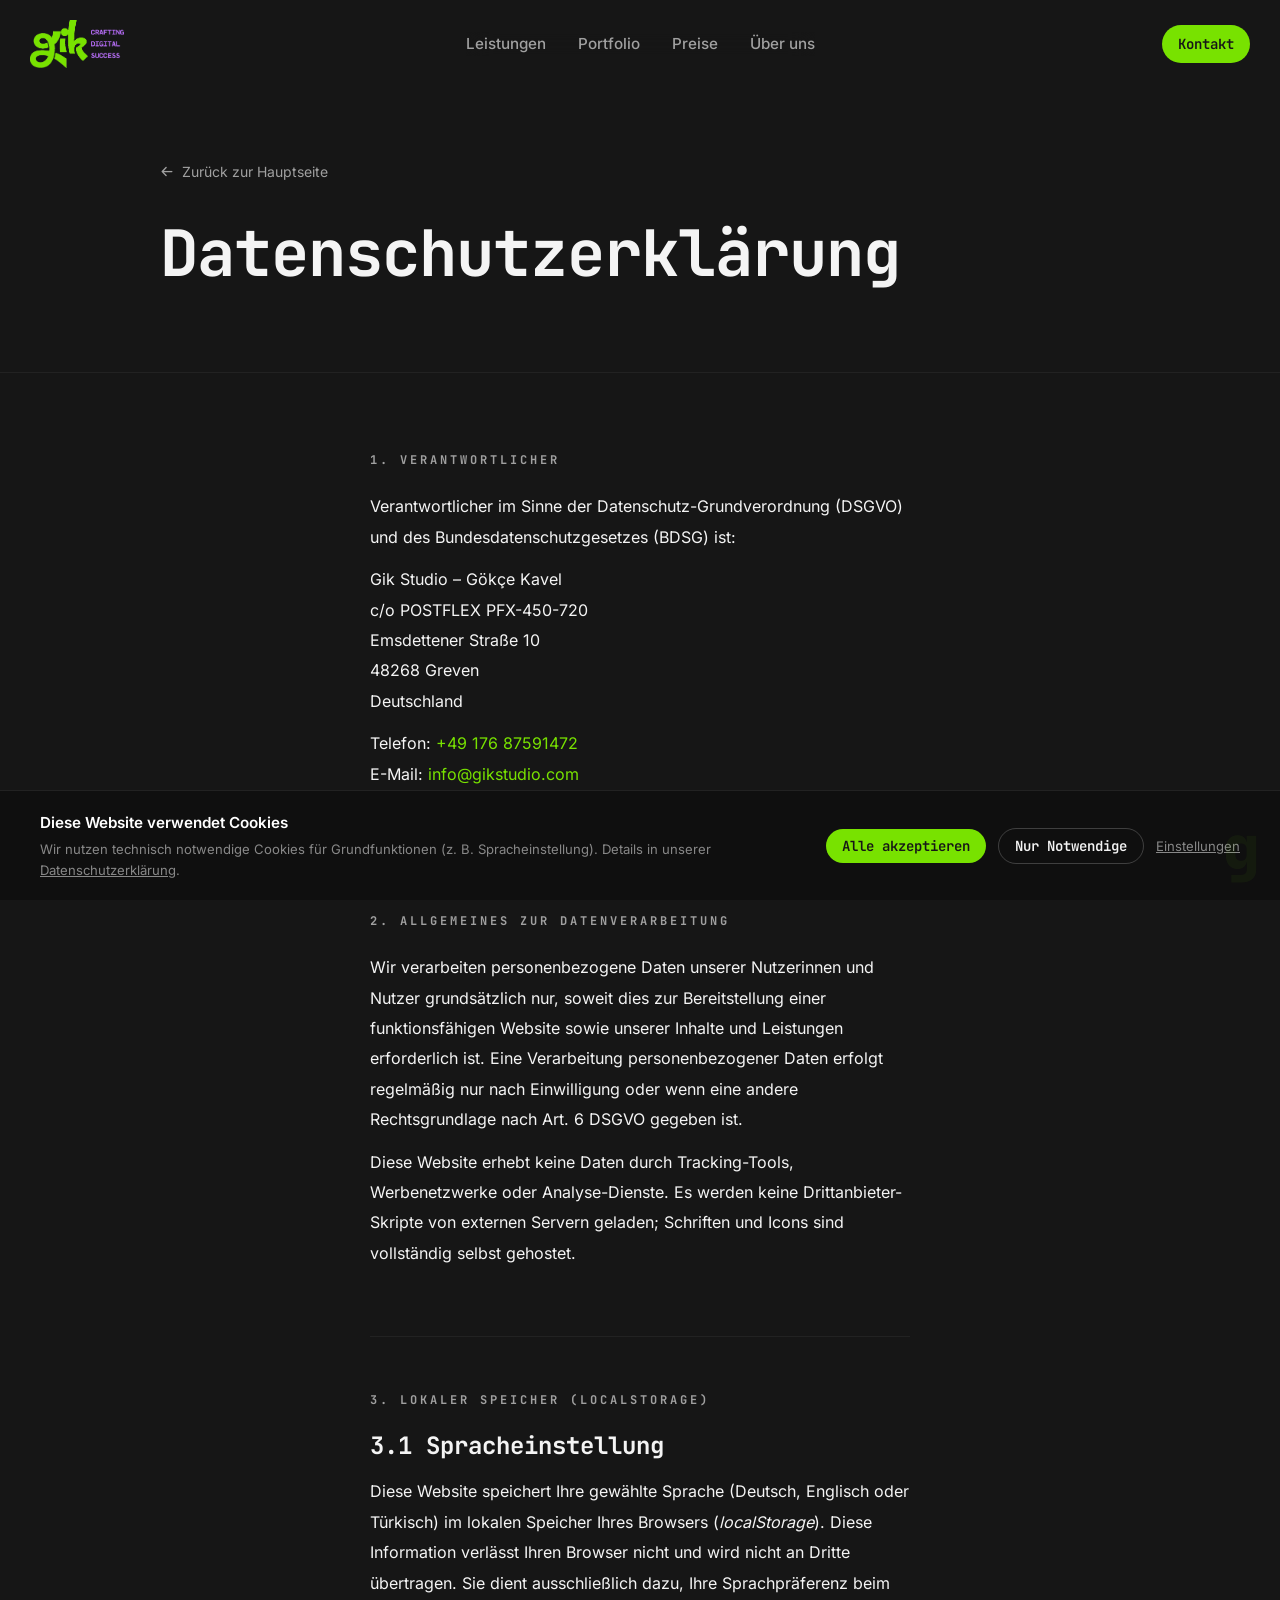
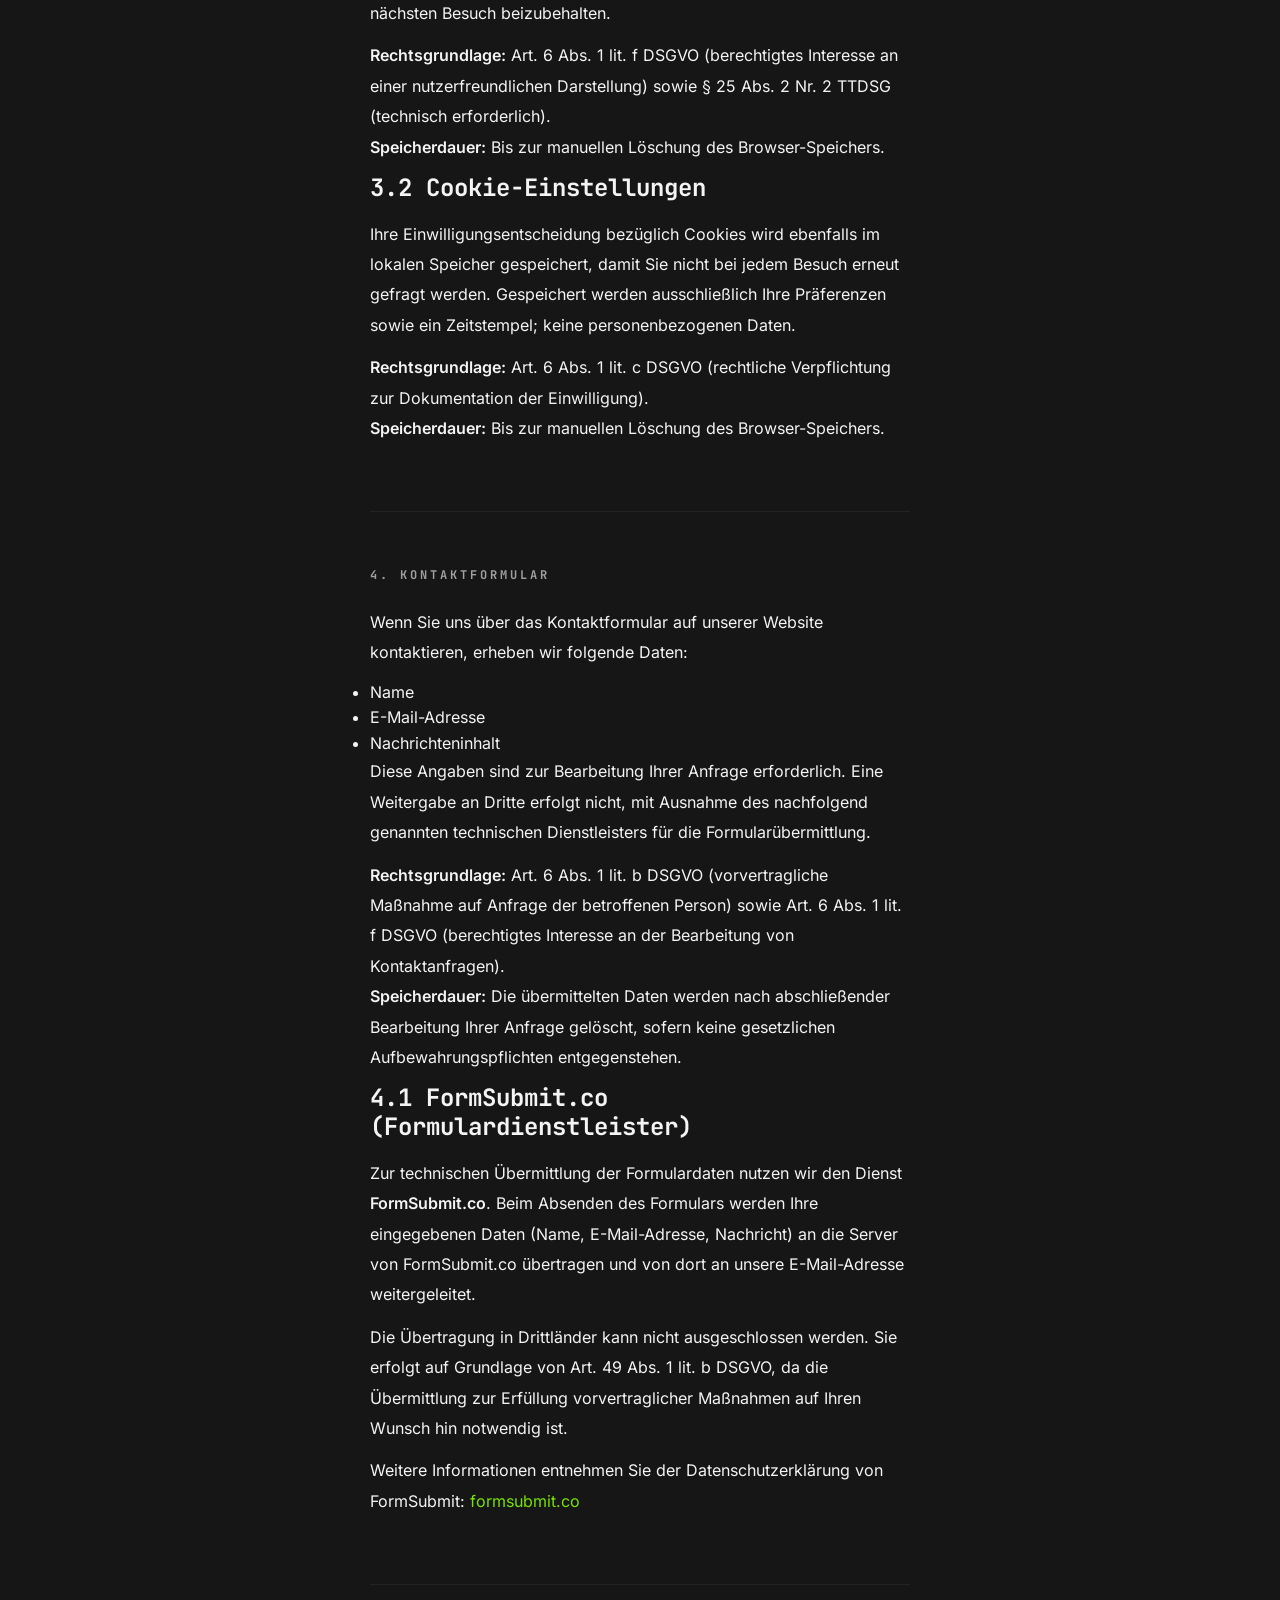
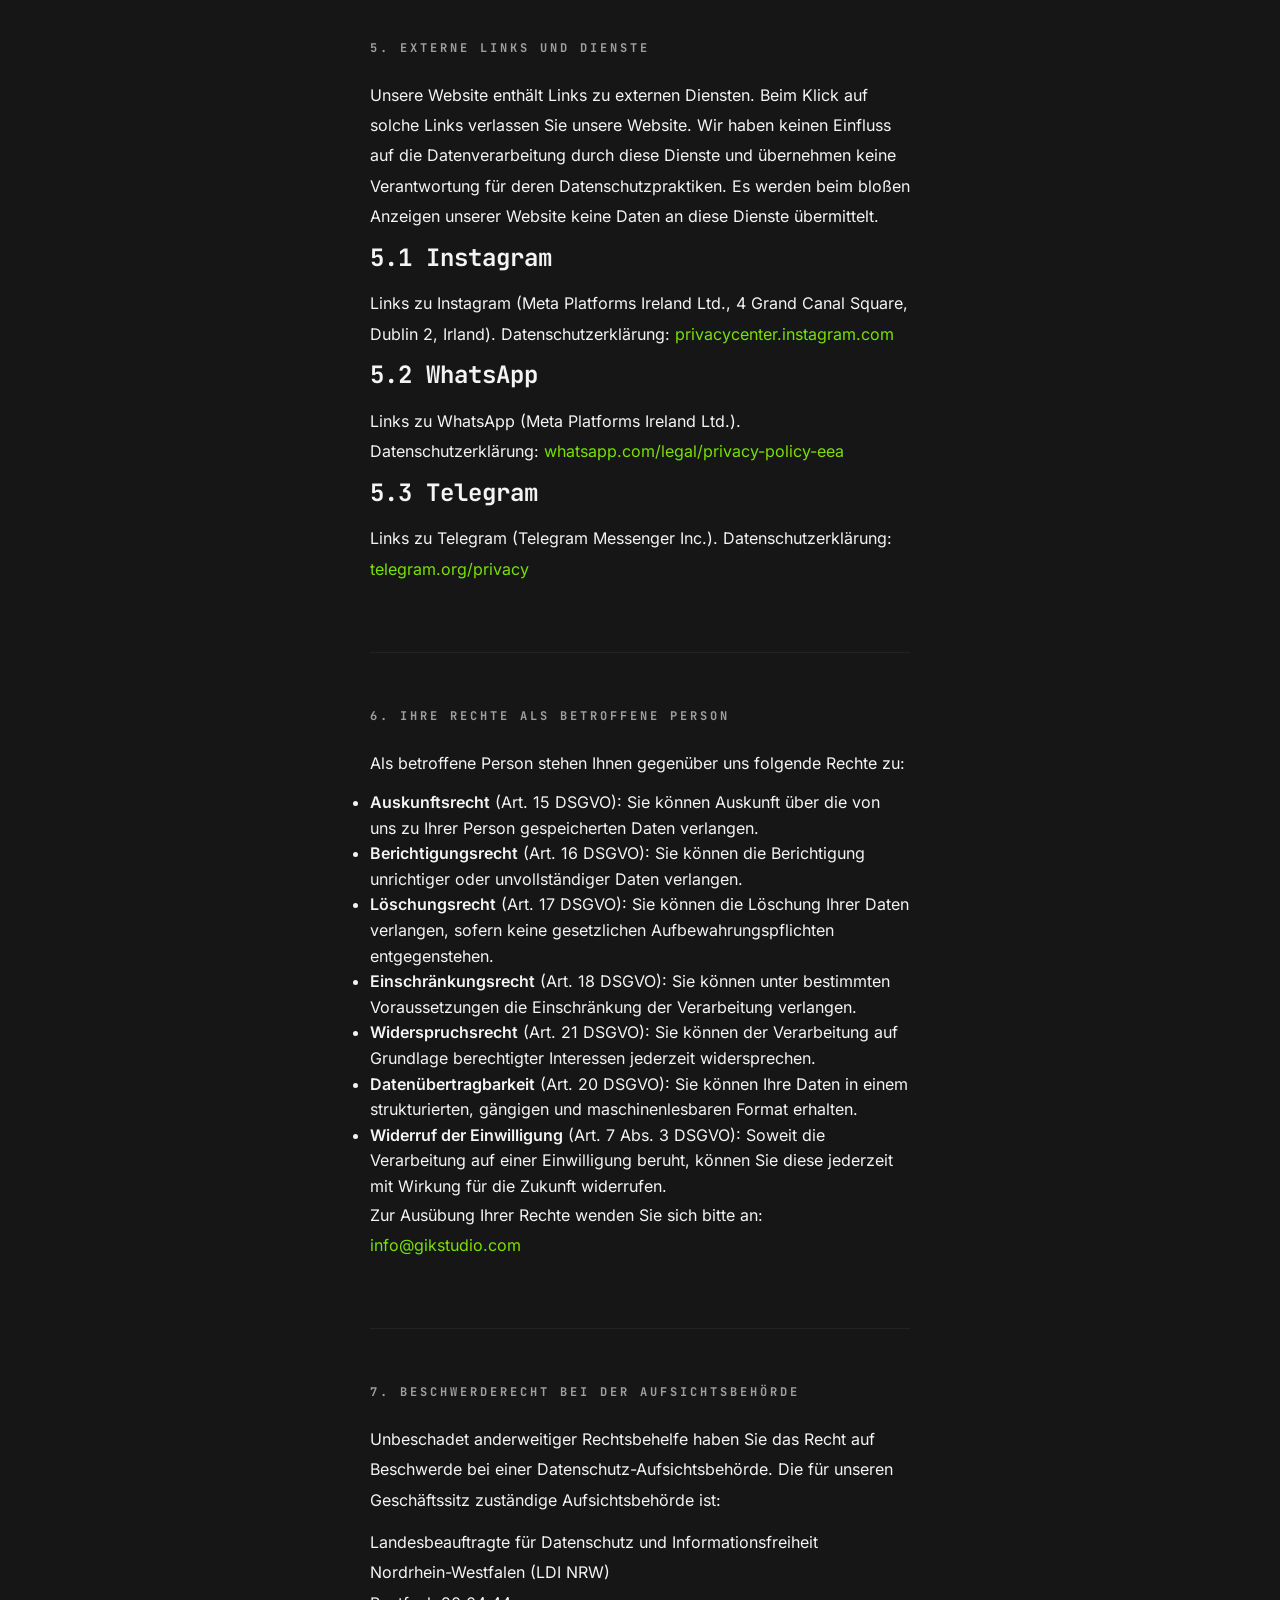
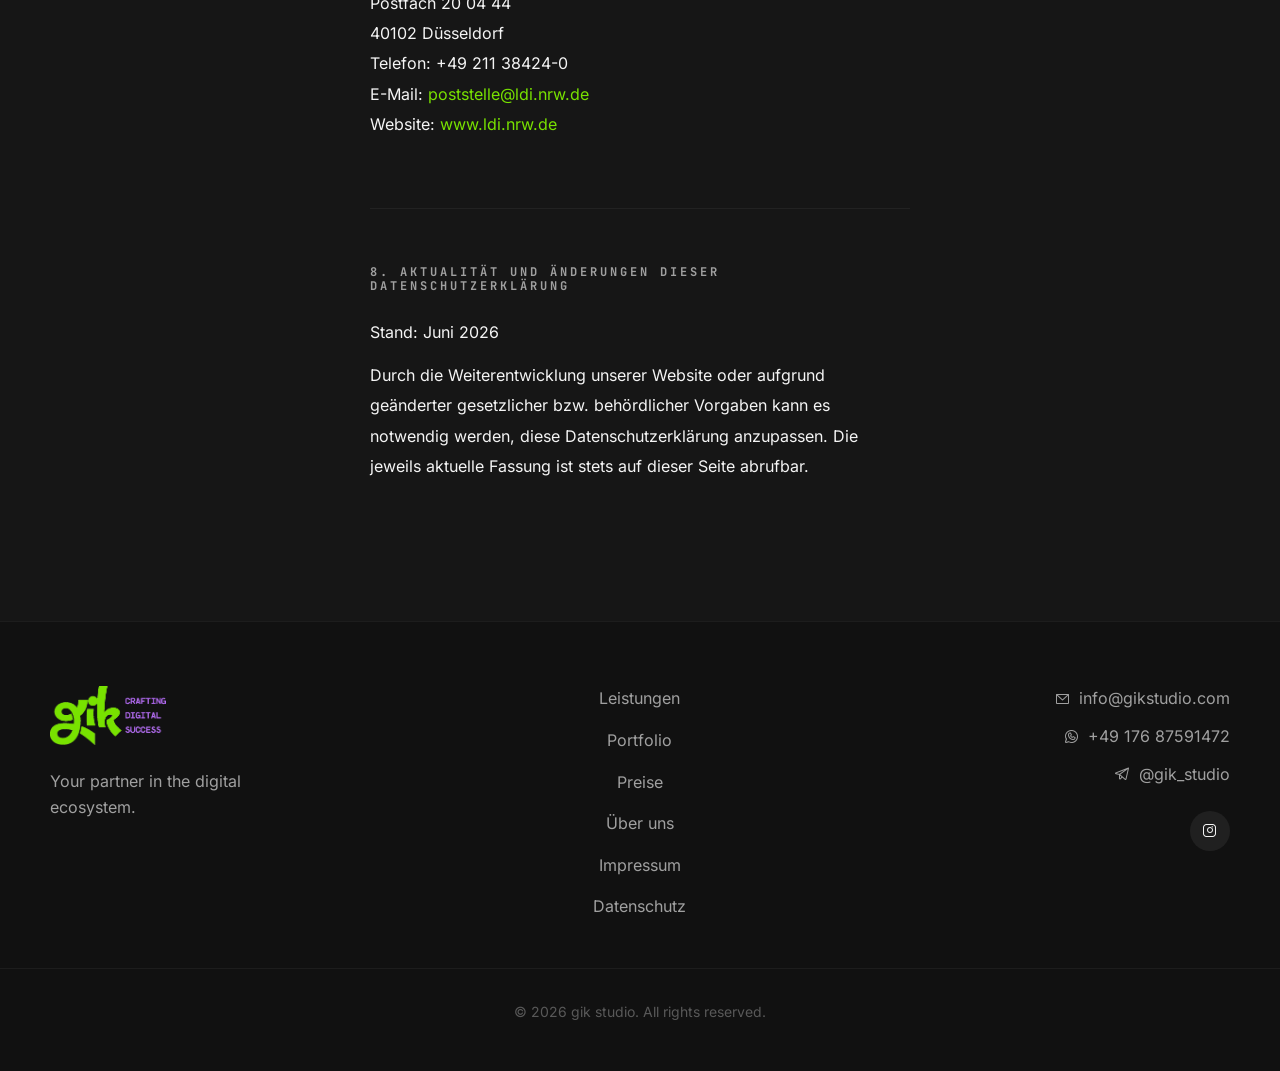
==== datenschutz.html @ 3889dbd7 "ready to publish" ====
<!DOCTYPE html>
<html lang="de">

<head>
  <meta charset="UTF-8">
  <meta name="viewport" content="width=device-width, initial-scale=1.0">
  <title>Datenschutzerklärung | gik studio</title>
  <meta name="description" content="Datenschutzerklärung von gik studio gemäß DSGVO.">
  <meta name="robots" content="noindex, follow">

  <link rel="icon" type="image/png" href="images/favicon.png">

  <link rel="stylesheet" href="vendor/phosphor/regular/style.css">
  <link rel="stylesheet" href="vendor/phosphor/bold/style.css">
  <link rel="stylesheet" href="vendor/phosphor/fill/style.css">

  <link rel="stylesheet" href="css/style.css">
</head>

<body>

  <div class="signature-g">g</div>

  <!-- Navigation -->
  <nav class="navbar">
    <div class="navbar-full">
      <div class="nav-left">
        <a href="index.html">
          <img src="images/logo.png" alt="gik studio logo" class="real-logo">
        </a>
      </div>
      <div class="nav-center">
        <button class="mobile-menu-btn" aria-label="Menü öffnen">
          <i class="ph ph-list"></i>
        </button>
        <div class="nav-links">
          <a href="index.html#services">Leistungen</a>
          <a href="index.html#portfolio">Portfolio</a>
          <a href="index.html#pricing">Preise</a>
          <a href="index.html#about">Über uns</a>
        </div>
      </div>
      <div class="nav-right">
        <div class="nav-actions">
          <a href="index.html#contact" class="btn btn-sm btn-primary glow-hover">Kontakt</a>
        </div>
      </div>
    </div>
  </nav>

  <!-- Page Header -->
  <div class="legal-page-header">
    <div class="container">
      <a href="index.html" class="back-link">
        <i class="ph-bold ph-arrow-left"></i>
        Zurück zur Hauptseite
      </a>
      <h1>Datenschutzerklärung</h1>
    </div>
  </div>

  <!-- Content -->
  <main class="legal-content">
    <div class="container container-legal">

      <!-- 1. Verantwortlicher -->
      <div class="legal-section">
        <h2>1. Verantwortlicher</h2>
        <p>Verantwortlicher im Sinne der Datenschutz-Grundverordnung (DSGVO) und des Bundesdatenschutzgesetzes (BDSG) ist:</p>
        <address>
          Gik Studio – Gökçe Kavel<br>
          c/o POSTFLEX PFX-450-720<br>
          Emsdettener Straße 10<br>
          48268 Greven<br>
          Deutschland
        </address>
        <p>Telefon: <a href="tel:+4917687591472">+49 176 87591472</a><br>
        E-Mail: <a href="mailto:info@gikstudio.com">info@gikstudio.com</a></p>
      </div>

      <!-- 2. Allgemeines -->
      <div class="legal-section">
        <h2>2. Allgemeines zur Datenverarbeitung</h2>
        <p>Wir verarbeiten personenbezogene Daten unserer Nutzerinnen und Nutzer grundsätzlich nur, soweit dies zur Bereitstellung einer funktionsfähigen Website sowie unserer Inhalte und Leistungen erforderlich ist. Eine Verarbeitung personenbezogener Daten erfolgt regelmäßig nur nach Einwilligung oder wenn eine andere Rechtsgrundlage nach Art. 6 DSGVO gegeben ist.</p>
        <p>Diese Website erhebt keine Daten durch Tracking-Tools, Werbenetzwerke oder Analyse-Dienste. Es werden keine Drittanbieter-Skripte von externen Servern geladen; Schriften und Icons sind vollständig selbst gehostet.</p>
      </div>

      <!-- 3. Lokaler Speicher -->
      <div class="legal-section">
        <h2>3. Lokaler Speicher (localStorage)</h2>

        <h3>3.1 Spracheinstellung</h3>
        <p>Diese Website speichert Ihre gewählte Sprache (Deutsch, Englisch oder Türkisch) im lokalen Speicher Ihres Browsers (<em>localStorage</em>). Diese Information verlässt Ihren Browser nicht und wird nicht an Dritte übertragen. Sie dient ausschließlich dazu, Ihre Sprachpräferenz beim nächsten Besuch beizubehalten.</p>
        <p><strong>Rechtsgrundlage:</strong> Art. 6 Abs. 1 lit. f DSGVO (berechtigtes Interesse an einer nutzerfreundlichen Darstellung) sowie § 25 Abs. 2 Nr. 2 TTDSG (technisch erforderlich).<br>
        <strong>Speicherdauer:</strong> Bis zur manuellen Löschung des Browser-Speichers.</p>

        <h3>3.2 Cookie-Einstellungen</h3>
        <p>Ihre Einwilligungsentscheidung bezüglich Cookies wird ebenfalls im lokalen Speicher gespeichert, damit Sie nicht bei jedem Besuch erneut gefragt werden. Gespeichert werden ausschließlich Ihre Präferenzen sowie ein Zeitstempel; keine personenbezogenen Daten.</p>
        <p><strong>Rechtsgrundlage:</strong> Art. 6 Abs. 1 lit. c DSGVO (rechtliche Verpflichtung zur Dokumentation der Einwilligung).<br>
        <strong>Speicherdauer:</strong> Bis zur manuellen Löschung des Browser-Speichers.</p>
      </div>

      <!-- 4. Kontaktformular -->
      <div class="legal-section">
        <h2>4. Kontaktformular</h2>
        <p>Wenn Sie uns über das Kontaktformular auf unserer Website kontaktieren, erheben wir folgende Daten:</p>
        <ul>
          <li>Name</li>
          <li>E-Mail-Adresse</li>
          <li>Nachrichteninhalt</li>
        </ul>
        <p>Diese Angaben sind zur Bearbeitung Ihrer Anfrage erforderlich. Eine Weitergabe an Dritte erfolgt nicht, mit Ausnahme des nachfolgend genannten technischen Dienstleisters für die Formularübermittlung.</p>
        <p><strong>Rechtsgrundlage:</strong> Art. 6 Abs. 1 lit. b DSGVO (vorvertragliche Maßnahme auf Anfrage der betroffenen Person) sowie Art. 6 Abs. 1 lit. f DSGVO (berechtigtes Interesse an der Bearbeitung von Kontaktanfragen).<br>
        <strong>Speicherdauer:</strong> Die übermittelten Daten werden nach abschließender Bearbeitung Ihrer Anfrage gelöscht, sofern keine gesetzlichen Aufbewahrungspflichten entgegenstehen.</p>

        <h3>4.1 FormSubmit.co (Formulardienstleister)</h3>
        <p>Zur technischen Übermittlung der Formulardaten nutzen wir den Dienst <strong>FormSubmit.co</strong>. Beim Absenden des Formulars werden Ihre eingegebenen Daten (Name, E-Mail-Adresse, Nachricht) an die Server von FormSubmit.co übertragen und von dort an unsere E-Mail-Adresse weitergeleitet.</p>
        <p>Die Übertragung in Drittländer kann nicht ausgeschlossen werden. Sie erfolgt auf Grundlage von Art. 49 Abs. 1 lit. b DSGVO, da die Übermittlung zur Erfüllung vorvertraglicher Maßnahmen auf Ihren Wunsch hin notwendig ist.</p>
        <p>Weitere Informationen entnehmen Sie der Datenschutzerklärung von FormSubmit: <a href="https://formsubmit.co" target="_blank" rel="noopener noreferrer">formsubmit.co</a></p>
      </div>

      <!-- 5. Externe Links und Dienste -->
      <div class="legal-section">
        <h2>5. Externe Links und Dienste</h2>
        <p>Unsere Website enthält Links zu externen Diensten. Beim Klick auf solche Links verlassen Sie unsere Website. Wir haben keinen Einfluss auf die Datenverarbeitung durch diese Dienste und übernehmen keine Verantwortung für deren Datenschutzpraktiken. Es werden beim bloßen Anzeigen unserer Website keine Daten an diese Dienste übermittelt.</p>

        <h3>5.1 Instagram</h3>
        <p>Links zu Instagram (Meta Platforms Ireland Ltd., 4 Grand Canal Square, Dublin 2, Irland). Datenschutzerklärung: <a href="https://privacycenter.instagram.com/policy/" target="_blank" rel="noopener noreferrer">privacycenter.instagram.com</a></p>

        <h3>5.2 WhatsApp</h3>
        <p>Links zu WhatsApp (Meta Platforms Ireland Ltd.). Datenschutzerklärung: <a href="https://www.whatsapp.com/legal/privacy-policy-eea" target="_blank" rel="noopener noreferrer">whatsapp.com/legal/privacy-policy-eea</a></p>

        <h3>5.3 Telegram</h3>
        <p>Links zu Telegram (Telegram Messenger Inc.). Datenschutzerklärung: <a href="https://telegram.org/privacy" target="_blank" rel="noopener noreferrer">telegram.org/privacy</a></p>
      </div>

      <!-- 6. Ihre Rechte -->
      <div class="legal-section">
        <h2>6. Ihre Rechte als betroffene Person</h2>
        <p>Als betroffene Person stehen Ihnen gegenüber uns folgende Rechte zu:</p>
        <ul>
          <li><strong>Auskunftsrecht</strong> (Art. 15 DSGVO): Sie können Auskunft über die von uns zu Ihrer Person gespeicherten Daten verlangen.</li>
          <li><strong>Berichtigungsrecht</strong> (Art. 16 DSGVO): Sie können die Berichtigung unrichtiger oder unvollständiger Daten verlangen.</li>
          <li><strong>Löschungsrecht</strong> (Art. 17 DSGVO): Sie können die Löschung Ihrer Daten verlangen, sofern keine gesetzlichen Aufbewahrungspflichten entgegenstehen.</li>
          <li><strong>Einschränkungsrecht</strong> (Art. 18 DSGVO): Sie können unter bestimmten Voraussetzungen die Einschränkung der Verarbeitung verlangen.</li>
          <li><strong>Widerspruchsrecht</strong> (Art. 21 DSGVO): Sie können der Verarbeitung auf Grundlage berechtigter Interessen jederzeit widersprechen.</li>
          <li><strong>Datenübertragbarkeit</strong> (Art. 20 DSGVO): Sie können Ihre Daten in einem strukturierten, gängigen und maschinenlesbaren Format erhalten.</li>
          <li><strong>Widerruf der Einwilligung</strong> (Art. 7 Abs. 3 DSGVO): Soweit die Verarbeitung auf einer Einwilligung beruht, können Sie diese jederzeit mit Wirkung für die Zukunft widerrufen.</li>
        </ul>
        <p>Zur Ausübung Ihrer Rechte wenden Sie sich bitte an: <a href="mailto:info@gikstudio.com">info@gikstudio.com</a></p>
      </div>

      <!-- 7. Beschwerderecht -->
      <div class="legal-section">
        <h2>7. Beschwerderecht bei der Aufsichtsbehörde</h2>
        <p>Unbeschadet anderweitiger Rechtsbehelfe haben Sie das Recht auf Beschwerde bei einer Datenschutz-Aufsichtsbehörde. Die für unseren Geschäftssitz zuständige Aufsichtsbehörde ist:</p>
        <address>
          Landesbeauftragte für Datenschutz und Informationsfreiheit<br>
          Nordrhein-Westfalen (LDI NRW)<br>
          Postfach 20 04 44<br>
          40102 Düsseldorf<br>
          Telefon: +49 211 38424-0<br>
          E-Mail: <a href="mailto:poststelle@ldi.nrw.de">poststelle@ldi.nrw.de</a><br>
          Website: <a href="https://www.ldi.nrw.de" target="_blank" rel="noopener noreferrer">www.ldi.nrw.de</a>
        </address>
      </div>

      <!-- 8. Aktualität -->
      <div class="legal-section">
        <h2>8. Aktualität und Änderungen dieser Datenschutzerklärung</h2>
        <p>Stand: Juni 2026</p>
        <p>Durch die Weiterentwicklung unserer Website oder aufgrund geänderter gesetzlicher bzw. behördlicher Vorgaben kann es notwendig werden, diese Datenschutzerklärung anzupassen. Die jeweils aktuelle Fassung ist stets auf dieser Seite abrufbar.</p>
      </div>

    </div>
  </main>

  <!-- Footer -->
  <footer class="footer">
    <div class="container footer-inner">
      <div class="footer-left">
        <img src="images/logo.png" alt="gik studio logo" class="footer-logo">
        <p class="footer-tagline">Your partner in the digital ecosystem.</p>
      </div>
      <div class="footer-center">
        <div class="footer-links">
          <a href="index.html#services">Leistungen</a>
          <a href="index.html#portfolio">Portfolio</a>
          <a href="index.html#pricing">Preise</a>
          <a href="index.html#about">Über uns</a>
          <a href="impressum.html">Impressum</a>
          <a href="datenschutz.html">Datenschutz</a>
        </div>
      </div>
      <div class="footer-right">
        <div class="footer-contact">
          <a href="mailto:info@gikstudio.com"><i class="ph ph-envelope-simple"></i> info@gikstudio.com</a>
          <a href="https://wa.me/+4917687591472" target="_blank"><i class="ph ph-whatsapp-logo"></i> +49 176 87591472</a>
          <a href="https://t.me/gik_studio" target="_blank"><i class="ph ph-telegram-logo"></i> @gik_studio</a>
        </div>
        <div class="social-links">
          <a href="https://www.instagram.com/gikstudioog/" target="_blank"><i class="ph ph-instagram-logo"></i></a>
        </div>
      </div>
    </div>
    <div class="container footer-bottom">
      <p>&copy; 2026 gik studio. All rights reserved.</p>
    </div>
  </footer>

  <script src="js/script.js"></script>
  <script src="js/cookie-consent.js"></script>
</body>

</html>
---- vendor/phosphor/regular/style.css ----
@font-face {
  font-family: "Phosphor";
  src: url("./Phosphor.woff2") format("woff2");
  font-weight: normal;
  font-style: normal;
  font-display: block;
}

.ph {
  /* use !important to prevent issues with browser extensions that change fonts */
  font-family: "Phosphor" !important;
  speak: never;
  font-style: normal;
  font-weight: normal;
  font-variant: normal;
  text-transform: none;
  line-height: 1;

  /* Enable Ligatures ================ */
  letter-spacing: 0;
  -webkit-font-feature-settings: "liga";
  -moz-font-feature-settings: "liga=1";
  -moz-font-feature-settings: "liga";
  -ms-font-feature-settings: "liga" 1;
  font-feature-settings: "liga";
  -webkit-font-variant-ligatures: discretionary-ligatures;
  font-variant-ligatures: discretionary-ligatures;

  /* Better Font Rendering =========== */
  -webkit-font-smoothing: antialiased;
  -moz-osx-font-smoothing: grayscale;
}

.ph.ph-acorn:before {
  content: "\eb9a";
}
.ph.ph-address-book:before {
  content: "\e6f8";
}
.ph.ph-address-book-tabs:before {
  content: "\ee4e";
}
.ph.ph-air-traffic-control:before {
  content: "\ecd8";
}
.ph.ph-airplane:before {
  content: "\e002";
}
.ph.ph-airplane-in-flight:before {
  content: "\e4fe";
}
.ph.ph-airplane-landing:before {
  content: "\e502";
}
.ph.ph-airplane-takeoff:before {
  content: "\e504";
}
.ph.ph-airplane-taxiing:before {
  content: "\e500";
}
.ph.ph-airplane-tilt:before {
  content: "\e5d6";
}
.ph.ph-airplay:before {
  content: "\e004";
}
.ph.ph-alarm:before {
  content: "\e006";
}
.ph.ph-alien:before {
  content: "\e8a6";
}
.ph.ph-align-bottom:before {
  content: "\e506";
}
.ph.ph-align-bottom-simple:before {
  content: "\eb0c";
}
.ph.ph-align-center-horizontal:before {
  content: "\e50a";
}
.ph.ph-align-center-horizontal-simple:before {
  content: "\eb0e";
}
.ph.ph-align-center-vertical:before {
  content: "\e50c";
}
.ph.ph-align-center-vertical-simple:before {
  content: "\eb10";
}
.ph.ph-align-left:before {
  content: "\e50e";
}
.ph.ph-align-left-simple:before {
  content: "\eaee";
}
.ph.ph-align-right:before {
  content: "\e510";
}
.ph.ph-align-right-simple:before {
  content: "\eb12";
}
.ph.ph-align-top:before {
  content: "\e512";
}
.ph.ph-align-top-simple:before {
  content: "\eb14";
}
.ph.ph-amazon-logo:before {
  content: "\e96c";
}
.ph.ph-ambulance:before {
  content: "\e572";
}
.ph.ph-anchor:before {
  content: "\e514";
}
.ph.ph-anchor-simple:before {
  content: "\e5d8";
}
.ph.ph-android-logo:before {
  content: "\e008";
}
.ph.ph-angle:before {
  content: "\e7bc";
}
.ph.ph-angular-logo:before {
  content: "\eb80";
}
.ph.ph-aperture:before {
  content: "\e00a";
}
.ph.ph-app-store-logo:before {
  content: "\e974";
}
.ph.ph-app-window:before {
  content: "\e5da";
}
.ph.ph-apple-logo:before {
  content: "\e516";
}
.ph.ph-apple-podcasts-logo:before {
  content: "\eb96";
}
.ph.ph-approximate-equals:before {
  content: "\edaa";
}
.ph.ph-archive:before {
  content: "\e00c";
}
.ph.ph-armchair:before {
  content: "\e012";
}
.ph.ph-arrow-arc-left:before {
  content: "\e014";
}
.ph.ph-arrow-arc-right:before {
  content: "\e016";
}
.ph.ph-arrow-bend-double-up-left:before {
  content: "\e03a";
}
.ph.ph-arrow-bend-double-up-right:before {
  content: "\e03c";
}
.ph.ph-arrow-bend-down-left:before {
  content: "\e018";
}
.ph.ph-arrow-bend-down-right:before {
  content: "\e01a";
}
.ph.ph-arrow-bend-left-down:before {
  content: "\e01c";
}
.ph.ph-arrow-bend-left-up:before {
  content: "\e01e";
}
.ph.ph-arrow-bend-right-down:before {
  content: "\e020";
}
.ph.ph-arrow-bend-right-up:before {
  content: "\e022";
}
.ph.ph-arrow-bend-up-left:before {
  content: "\e024";
}
.ph.ph-arrow-bend-up-right:before {
  content: "\e026";
}
.ph.ph-arrow-circle-down:before {
  content: "\e028";
}
.ph.ph-arrow-circle-down-left:before {
  content: "\e02a";
}
.ph.ph-arrow-circle-down-right:before {
  content: "\e02c";
}
.ph.ph-arrow-circle-left:before {
  content: "\e05a";
}
.ph.ph-arrow-circle-right:before {
  content: "\e02e";
}
.ph.ph-arrow-circle-up:before {
  content: "\e030";
}
.ph.ph-arrow-circle-up-left:before {
  content: "\e032";
}
.ph.ph-arrow-circle-up-right:before {
  content: "\e034";
}
.ph.ph-arrow-clockwise:before {
  content: "\e036";
}
.ph.ph-arrow-counter-clockwise:before {
  content: "\e038";
}
.ph.ph-arrow-down:before {
  content: "\e03e";
}
.ph.ph-arrow-down-left:before {
  content: "\e040";
}
.ph.ph-arrow-down-right:before {
  content: "\e042";
}
.ph.ph-arrow-elbow-down-left:before {
  content: "\e044";
}
.ph.ph-arrow-elbow-down-right:before {
  content: "\e046";
}
.ph.ph-arrow-elbow-left:before {
  content: "\e048";
}
.ph.ph-arrow-elbow-left-down:before {
  content: "\e04a";
}
.ph.ph-arrow-elbow-left-up:before {
  content: "\e04c";
}
.ph.ph-arrow-elbow-right:before {
  content: "\e04e";
}
.ph.ph-arrow-elbow-right-down:before {
  content: "\e050";
}
.ph.ph-arrow-elbow-right-up:before {
  content: "\e052";
}
.ph.ph-arrow-elbow-up-left:before {
  content: "\e054";
}
.ph.ph-arrow-elbow-up-right:before {
  content: "\e056";
}
.ph.ph-arrow-fat-down:before {
  content: "\e518";
}
.ph.ph-arrow-fat-left:before {
  content: "\e51a";
}
.ph.ph-arrow-fat-line-down:before {
  content: "\e51c";
}
.ph.ph-arrow-fat-line-left:before {
  content: "\e51e";
}
.ph.ph-arrow-fat-line-right:before {
  content: "\e520";
}
.ph.ph-arrow-fat-line-up:before {
  content: "\e522";
}
.ph.ph-arrow-fat-lines-down:before {
  content: "\e524";
}
.ph.ph-arrow-fat-lines-left:before {
  content: "\e526";
}
.ph.ph-arrow-fat-lines-right:before {
  content: "\e528";
}
.ph.ph-arrow-fat-lines-up:before {
  content: "\e52a";
}
.ph.ph-arrow-fat-right:before {
  content: "\e52c";
}
.ph.ph-arrow-fat-up:before {
  content: "\e52e";
}
.ph.ph-arrow-left:before {
  content: "\e058";
}
.ph.ph-arrow-line-down:before {
  content: "\e05c";
}
.ph.ph-arrow-line-down-left:before {
  content: "\e05e";
}
.ph.ph-arrow-line-down-right:before {
  content: "\e060";
}
.ph.ph-arrow-line-left:before {
  content: "\e062";
}
.ph.ph-arrow-line-right:before {
  content: "\e064";
}
.ph.ph-arrow-line-up:before {
  content: "\e066";
}
.ph.ph-arrow-line-up-left:before {
  content: "\e068";
}
.ph.ph-arrow-line-up-right:before {
  content: "\e06a";
}
.ph.ph-arrow-right:before {
  content: "\e06c";
}
.ph.ph-arrow-square-down:before {
  content: "\e06e";
}
.ph.ph-arrow-square-down-left:before {
  content: "\e070";
}
.ph.ph-arrow-square-down-right:before {
  content: "\e072";
}
.ph.ph-arrow-square-in:before {
  content: "\e5dc";
}
.ph.ph-arrow-square-left:before {
  content: "\e074";
}
.ph.ph-arrow-square-out:before {
  content: "\e5de";
}
.ph.ph-arrow-square-right:before {
  content: "\e076";
}
.ph.ph-arrow-square-up:before {
  content: "\e078";
}
.ph.ph-arrow-square-up-left:before {
  content: "\e07a";
}
.ph.ph-arrow-square-up-right:before {
  content: "\e07c";
}
.ph.ph-arrow-u-down-left:before {
  content: "\e07e";
}
.ph.ph-arrow-u-down-right:before {
  content: "\e080";
}
.ph.ph-arrow-u-left-down:before {
  content: "\e082";
}
.ph.ph-arrow-u-left-up:before {
  content: "\e084";
}
.ph.ph-arrow-u-right-down:before {
  content: "\e086";
}
.ph.ph-arrow-u-right-up:before {
  content: "\e088";
}
.ph.ph-arrow-u-up-left:before {
  content: "\e08a";
}
.ph.ph-arrow-u-up-right:before {
  content: "\e08c";
}
.ph.ph-arrow-up:before {
  content: "\e08e";
}
.ph.ph-arrow-up-left:before {
  content: "\e090";
}
.ph.ph-arrow-up-right:before {
  content: "\e092";
}
.ph.ph-arrows-clockwise:before {
  content: "\e094";
}
.ph.ph-arrows-counter-clockwise:before {
  content: "\e096";
}
.ph.ph-arrows-down-up:before {
  content: "\e098";
}
.ph.ph-arrows-horizontal:before {
  content: "\eb06";
}
.ph.ph-arrows-in:before {
  content: "\e09a";
}
.ph.ph-arrows-in-cardinal:before {
  content: "\e09c";
}
.ph.ph-arrows-in-line-horizontal:before {
  content: "\e530";
}
.ph.ph-arrows-in-line-vertical:before {
  content: "\e532";
}
.ph.ph-arrows-in-simple:before {
  content: "\e09e";
}
.ph.ph-arrows-left-right:before {
  content: "\e0a0";
}
.ph.ph-arrows-merge:before {
  content: "\ed3e";
}
.ph.ph-arrows-out:before {
  content: "\e0a2";
}
.ph.ph-arrows-out-cardinal:before {
  content: "\e0a4";
}
.ph.ph-arrows-out-line-horizontal:before {
  content: "\e534";
}
.ph.ph-arrows-out-line-vertical:before {
  content: "\e536";
}
.ph.ph-arrows-out-simple:before {
  content: "\e0a6";
}
.ph.ph-arrows-split:before {
  content: "\ed3c";
}
.ph.ph-arrows-vertical:before {
  content: "\eb04";
}
.ph.ph-article:before {
  content: "\e0a8";
}
.ph.ph-article-medium:before {
  content: "\e5e0";
}
.ph.ph-article-ny-times:before {
  content: "\e5e2";
}
.ph.ph-asclepius:before {
  content: "\ee34";
}
.ph.ph-caduceus:before {
  content: "\ee34";
}
.ph.ph-asterisk:before {
  content: "\e0aa";
}
.ph.ph-asterisk-simple:before {
  content: "\e832";
}
.ph.ph-at:before {
  content: "\e0ac";
}
.ph.ph-atom:before {
  content: "\e5e4";
}
.ph.ph-avocado:before {
  content: "\ee04";
}
.ph.ph-axe:before {
  content: "\e9fc";
}
.ph.ph-baby:before {
  content: "\e774";
}
.ph.ph-baby-carriage:before {
  content: "\e818";
}
.ph.ph-backpack:before {
  content: "\e922";
}
.ph.ph-backspace:before {
  content: "\e0ae";
}
.ph.ph-bag:before {
  content: "\e0b0";
}
.ph.ph-bag-simple:before {
  content: "\e5e6";
}
.ph.ph-balloon:before {
  content: "\e76c";
}
.ph.ph-bandaids:before {
  content: "\e0b2";
}
.ph.ph-bank:before {
  content: "\e0b4";
}
.ph.ph-barbell:before {
  content: "\e0b6";
}
.ph.ph-barcode:before {
  content: "\e0b8";
}
.ph.ph-barn:before {
  content: "\ec72";
}
.ph.ph-barricade:before {
  content: "\e948";
}
.ph.ph-baseball:before {
  content: "\e71a";
}
.ph.ph-baseball-cap:before {
  content: "\ea28";
}
.ph.ph-baseball-helmet:before {
  content: "\ee4a";
}
.ph.ph-basket:before {
  content: "\e964";
}
.ph.ph-basketball:before {
  content: "\e724";
}
.ph.ph-bathtub:before {
  content: "\e81e";
}
.ph.ph-battery-charging:before {
  content: "\e0ba";
}
.ph.ph-battery-charging-vertical:before {
  content: "\e0bc";
}
.ph.ph-battery-empty:before {
  content: "\e0be";
}
.ph.ph-battery-full:before {
  content: "\e0c0";
}
.ph.ph-battery-high:before {
  content: "\e0c2";
}
.ph.ph-battery-low:before {
  content: "\e0c4";
}
.ph.ph-battery-medium:before {
  content: "\e0c6";
}
.ph.ph-battery-plus:before {
  content: "\e808";
}
.ph.ph-battery-plus-vertical:before {
  content: "\ec50";
}
.ph.ph-battery-vertical-empty:before {
  content: "\e7c6";
}
.ph.ph-battery-vertical-full:before {
  content: "\e7c4";
}
.ph.ph-battery-vertical-high:before {
  content: "\e7c2";
}
.ph.ph-battery-vertical-low:before {
  content: "\e7be";
}
.ph.ph-battery-vertical-medium:before {
  content: "\e7c0";
}
.ph.ph-battery-warning:before {
  content: "\e0c8";
}
.ph.ph-battery-warning-vertical:before {
  content: "\e0ca";
}
.ph.ph-beach-ball:before {
  content: "\ed24";
}
.ph.ph-beanie:before {
  content: "\ea2a";
}
.ph.ph-bed:before {
  content: "\e0cc";
}
.ph.ph-beer-bottle:before {
  content: "\e7b0";
}
.ph.ph-beer-stein:before {
  content: "\eb62";
}
.ph.ph-behance-logo:before {
  content: "\e7f4";
}
.ph.ph-bell:before {
  content: "\e0ce";
}
.ph.ph-bell-ringing:before {
  content: "\e5e8";
}
.ph.ph-bell-simple:before {
  content: "\e0d0";
}
.ph.ph-bell-simple-ringing:before {
  content: "\e5ea";
}
.ph.ph-bell-simple-slash:before {
  content: "\e0d2";
}
.ph.ph-bell-simple-z:before {
  content: "\e5ec";
}
.ph.ph-bell-slash:before {
  content: "\e0d4";
}
.ph.ph-bell-z:before {
  content: "\e5ee";
}
.ph.ph-belt:before {
  content: "\ea2c";
}
.ph.ph-bezier-curve:before {
  content: "\eb00";
}
.ph.ph-bicycle:before {
  content: "\e0d6";
}
.ph.ph-binary:before {
  content: "\ee60";
}
.ph.ph-binoculars:before {
  content: "\ea64";
}
.ph.ph-biohazard:before {
  content: "\e9e0";
}
.ph.ph-bird:before {
  content: "\e72c";
}
.ph.ph-blueprint:before {
  content: "\eda0";
}
.ph.ph-bluetooth:before {
  content: "\e0da";
}
.ph.ph-bluetooth-connected:before {
  content: "\e0dc";
}
.ph.ph-bluetooth-slash:before {
  content: "\e0de";
}
.ph.ph-bluetooth-x:before {
  content: "\e0e0";
}
.ph.ph-boat:before {
  content: "\e786";
}
.ph.ph-bomb:before {
  content: "\ee0a";
}
.ph.ph-bone:before {
  content: "\e7f2";
}
.ph.ph-book:before {
  content: "\e0e2";
}
.ph.ph-book-bookmark:before {
  content: "\e0e4";
}
.ph.ph-book-open:before {
  content: "\e0e6";
}
.ph.ph-book-open-text:before {
  content: "\e8f2";
}
.ph.ph-book-open-user:before {
  content: "\ede0";
}
.ph.ph-bookmark:before {
  content: "\e0e8";
}
.ph.ph-bookmark-simple:before {
  content: "\e0ea";
}
.ph.ph-bookmarks:before {
  content: "\e0ec";
}
.ph.ph-bookmarks-simple:before {
  content: "\e5f0";
}
.ph.ph-books:before {
  content: "\e758";
}
.ph.ph-boot:before {
  content: "\ecca";
}
.ph.ph-boules:before {
  content: "\e722";
}
.ph.ph-bounding-box:before {
  content: "\e6ce";
}
.ph.ph-bowl-food:before {
  content: "\eaa4";
}
.ph.ph-bowl-steam:before {
  content: "\e8e4";
}
.ph.ph-bowling-ball:before {
  content: "\ea34";
}
.ph.ph-box-arrow-down:before {
  content: "\e00e";
}
.ph.ph-archive-box:before {
  content: "\e00e";
}
.ph.ph-box-arrow-up:before {
  content: "\ee54";
}
.ph.ph-boxing-glove:before {
  content: "\ea36";
}
.ph.ph-brackets-angle:before {
  content: "\e862";
}
.ph.ph-brackets-curly:before {
  content: "\e860";
}
.ph.ph-brackets-round:before {
  content: "\e864";
}
.ph.ph-brackets-square:before {
  content: "\e85e";
}
.ph.ph-brain:before {
  content: "\e74e";
}
.ph.ph-brandy:before {
  content: "\e6b4";
}
.ph.ph-bread:before {
  content: "\e81c";
}
.ph.ph-bridge:before {
  content: "\ea68";
}
.ph.ph-briefcase:before {
  content: "\e0ee";
}
.ph.ph-briefcase-metal:before {
  content: "\e5f2";
}
.ph.ph-broadcast:before {
  content: "\e0f2";
}
.ph.ph-broom:before {
  content: "\ec54";
}
.ph.ph-browser:before {
  content: "\e0f4";
}
.ph.ph-browsers:before {
  content: "\e0f6";
}
.ph.ph-bug:before {
  content: "\e5f4";
}
.ph.ph-bug-beetle:before {
  content: "\e5f6";
}
.ph.ph-bug-droid:before {
  content: "\e5f8";
}
.ph.ph-building:before {
  content: "\e100";
}
.ph.ph-building-apartment:before {
  content: "\e0fe";
}
.ph.ph-building-office:before {
  content: "\e0ff";
}
.ph.ph-buildings:before {
  content: "\e102";
}
.ph.ph-bulldozer:before {
  content: "\ec6c";
}
.ph.ph-bus:before {
  content: "\e106";
}
.ph.ph-butterfly:before {
  content: "\ea6e";
}
.ph.ph-cable-car:before {
  content: "\e49c";
}
.ph.ph-cactus:before {
  content: "\e918";
}
.ph.ph-cake:before {
  content: "\e780";
}
.ph.ph-calculator:before {
  content: "\e538";
}
.ph.ph-calendar:before {
  content: "\e108";
}
.ph.ph-calendar-blank:before {
  content: "\e10a";
}
.ph.ph-calendar-check:before {
  content: "\e712";
}
.ph.ph-calendar-dot:before {
  content: "\e7b2";
}
.ph.ph-calendar-dots:before {
  content: "\e7b4";
}
.ph.ph-calendar-heart:before {
  content: "\e8b0";
}
.ph.ph-calendar-minus:before {
  content: "\ea14";
}
.ph.ph-calendar-plus:before {
  content: "\e714";
}
.ph.ph-calendar-slash:before {
  content: "\ea12";
}
.ph.ph-calendar-star:before {
  content: "\e8b2";
}
.ph.ph-calendar-x:before {
  content: "\e10c";
}
.ph.ph-call-bell:before {
  content: "\e7de";
}
.ph.ph-camera:before {
  content: "\e10e";
}
.ph.ph-camera-plus:before {
  content: "\ec58";
}
.ph.ph-camera-rotate:before {
  content: "\e7a4";
}
.ph.ph-camera-slash:before {
  content: "\e110";
}
.ph.ph-campfire:before {
  content: "\e9d8";
}
.ph.ph-car:before {
  content: "\e112";
}
.ph.ph-car-battery:before {
  content: "\ee30";
}
.ph.ph-car-profile:before {
  content: "\e8cc";
}
.ph.ph-car-simple:before {
  content: "\e114";
}
.ph.ph-cardholder:before {
  content: "\e5fa";
}
.ph.ph-cards:before {
  content: "\e0f8";
}
.ph.ph-cards-three:before {
  content: "\ee50";
}
.ph.ph-caret-circle-double-down:before {
  content: "\e116";
}
.ph.ph-caret-circle-double-left:before {
  content: "\e118";
}
.ph.ph-caret-circle-double-right:before {
  content: "\e11a";
}
.ph.ph-caret-circle-double-up:before {
  content: "\e11c";
}
.ph.ph-caret-circle-down:before {
  content: "\e11e";
}
.ph.ph-caret-circle-left:before {
  content: "\e120";
}
.ph.ph-caret-circle-right:before {
  content: "\e122";
}
.ph.ph-caret-circle-up:before {
  content: "\e124";
}
.ph.ph-caret-circle-up-down:before {
  content: "\e13e";
}
.ph.ph-caret-double-down:before {
  content: "\e126";
}
.ph.ph-caret-double-left:before {
  content: "\e128";
}
.ph.ph-caret-double-right:before {
  content: "\e12a";
}
.ph.ph-caret-double-up:before {
  content: "\e12c";
}
.ph.ph-caret-down:before {
  content: "\e136";
}
.ph.ph-caret-left:before {
  content: "\e138";
}
.ph.ph-caret-line-down:before {
  content: "\e134";
}
.ph.ph-caret-line-left:before {
  content: "\e132";
}
.ph.ph-caret-line-right:before {
  content: "\e130";
}
.ph.ph-caret-line-up:before {
  content: "\e12e";
}
.ph.ph-caret-right:before {
  content: "\e13a";
}
.ph.ph-caret-up:before {
  content: "\e13c";
}
.ph.ph-caret-up-down:before {
  content: "\e140";
}
.ph.ph-carrot:before {
  content: "\ed38";
}
.ph.ph-cash-register:before {
  content: "\ed80";
}
.ph.ph-cassette-tape:before {
  content: "\ed2e";
}
.ph.ph-castle-turret:before {
  content: "\e9d0";
}
.ph.ph-cat:before {
  content: "\e748";
}
.ph.ph-cell-signal-full:before {
  content: "\e142";
}
.ph.ph-cell-signal-high:before {
  content: "\e144";
}
.ph.ph-cell-signal-low:before {
  content: "\e146";
}
.ph.ph-cell-signal-medium:before {
  content: "\e148";
}
.ph.ph-cell-signal-none:before {
  content: "\e14a";
}
.ph.ph-cell-signal-slash:before {
  content: "\e14c";
}
.ph.ph-cell-signal-x:before {
  content: "\e14e";
}
.ph.ph-cell-tower:before {
  content: "\ebaa";
}
.ph.ph-certificate:before {
  content: "\e766";
}
.ph.ph-chair:before {
  content: "\e950";
}
.ph.ph-chalkboard:before {
  content: "\e5fc";
}
.ph.ph-chalkboard-simple:before {
  content: "\e5fe";
}
.ph.ph-chalkboard-teacher:before {
  content: "\e600";
}
.ph.ph-champagne:before {
  content: "\eaca";
}
.ph.ph-charging-station:before {
  content: "\e8d0";
}
.ph.ph-chart-bar:before {
  content: "\e150";
}
.ph.ph-chart-bar-horizontal:before {
  content: "\e152";
}
.ph.ph-chart-donut:before {
  content: "\eaa6";
}
.ph.ph-chart-line:before {
  content: "\e154";
}
.ph.ph-chart-line-down:before {
  content: "\e8b6";
}
.ph.ph-chart-line-up:before {
  content: "\e156";
}
.ph.ph-chart-pie:before {
  content: "\e158";
}
.ph.ph-chart-pie-slice:before {
  content: "\e15a";
}
.ph.ph-chart-polar:before {
  content: "\eaa8";
}
.ph.ph-chart-scatter:before {
  content: "\eaac";
}
.ph.ph-chat:before {
  content: "\e15c";
}
.ph.ph-chat-centered:before {
  content: "\e160";
}
.ph.ph-chat-centered-dots:before {
  content: "\e164";
}
.ph.ph-chat-centered-slash:before {
  content: "\e162";
}
.ph.ph-chat-centered-text:before {
  content: "\e166";
}
.ph.ph-chat-circle:before {
  content: "\e168";
}
.ph.ph-chat-circle-dots:before {
  content: "\e16c";
}
.ph.ph-chat-circle-slash:before {
  content: "\e16a";
}
.ph.ph-chat-circle-text:before {
  content: "\e16e";
}
.ph.ph-chat-dots:before {
  content: "\e170";
}
.ph.ph-chat-slash:before {
  content: "\e15e";
}
.ph.ph-chat-teardrop:before {
  content: "\e172";
}
.ph.ph-chat-teardrop-dots:before {
  content: "\e176";
}
.ph.ph-chat-teardrop-slash:before {
  content: "\e174";
}
.ph.ph-chat-teardrop-text:before {
  content: "\e178";
}
.ph.ph-chat-text:before {
  content: "\e17a";
}
.ph.ph-chats:before {
  content: "\e17c";
}
.ph.ph-chats-circle:before {
  content: "\e17e";
}
.ph.ph-chats-teardrop:before {
  content: "\e180";
}
.ph.ph-check:before {
  content: "\e182";
}
.ph.ph-check-circle:before {
  content: "\e184";
}
.ph.ph-check-fat:before {
  content: "\eba6";
}
.ph.ph-check-square:before {
  content: "\e186";
}
.ph.ph-check-square-offset:before {
  content: "\e188";
}
.ph.ph-checkerboard:before {
  content: "\e8c4";
}
.ph.ph-checks:before {
  content: "\e53a";
}
.ph.ph-cheers:before {
  content: "\ea4a";
}
.ph.ph-cheese:before {
  content: "\e9fe";
}
.ph.ph-chef-hat:before {
  content: "\ed8e";
}
.ph.ph-cherries:before {
  content: "\e830";
}
.ph.ph-church:before {
  content: "\ecea";
}
.ph.ph-cigarette:before {
  content: "\ed90";
}
.ph.ph-cigarette-slash:before {
  content: "\ed92";
}
.ph.ph-circle:before {
  content: "\e18a";
}
.ph.ph-circle-dashed:before {
  content: "\e602";
}
.ph.ph-circle-half:before {
  content: "\e18c";
}
.ph.ph-circle-half-tilt:before {
  content: "\e18e";
}
.ph.ph-circle-notch:before {
  content: "\eb44";
}
.ph.ph-circles-four:before {
  content: "\e190";
}
.ph.ph-circles-three:before {
  content: "\e192";
}
.ph.ph-circles-three-plus:before {
  content: "\e194";
}
.ph.ph-circuitry:before {
  content: "\e9c2";
}
.ph.ph-city:before {
  content: "\ea6a";
}
.ph.ph-clipboard:before {
  content: "\e196";
}
.ph.ph-clipboard-text:before {
  content: "\e198";
}
.ph.ph-clock:before {
  content: "\e19a";
}
.ph.ph-clock-afternoon:before {
  content: "\e19c";
}
.ph.ph-clock-clockwise:before {
  content: "\e19e";
}
.ph.ph-clock-countdown:before {
  content: "\ed2c";
}
.ph.ph-clock-counter-clockwise:before {
  content: "\e1a0";
}
.ph.ph-clock-user:before {
  content: "\edec";
}
.ph.ph-closed-captioning:before {
  content: "\e1a4";
}
.ph.ph-cloud:before {
  content: "\e1aa";
}
.ph.ph-cloud-arrow-down:before {
  content: "\e1ac";
}
.ph.ph-cloud-arrow-up:before {
  content: "\e1ae";
}
.ph.ph-cloud-check:before {
  content: "\e1b0";
}
.ph.ph-cloud-fog:before {
  content: "\e53c";
}
.ph.ph-cloud-lightning:before {
  content: "\e1b2";
}
.ph.ph-cloud-moon:before {
  content: "\e53e";
}
.ph.ph-cloud-rain:before {
  content: "\e1b4";
}
.ph.ph-cloud-slash:before {
  content: "\e1b6";
}
.ph.ph-cloud-snow:before {
  content: "\e1b8";
}
.ph.ph-cloud-sun:before {
  content: "\e540";
}
.ph.ph-cloud-warning:before {
  content: "\ea98";
}
.ph.ph-cloud-x:before {
  content: "\ea96";
}
.ph.ph-clover:before {
  content: "\edc8";
}
.ph.ph-club:before {
  content: "\e1ba";
}
.ph.ph-coat-hanger:before {
  content: "\e7fe";
}
.ph.ph-coda-logo:before {
  content: "\e7ce";
}
.ph.ph-code:before {
  content: "\e1bc";
}
.ph.ph-code-block:before {
  content: "\eafe";
}
.ph.ph-code-simple:before {
  content: "\e1be";
}
.ph.ph-codepen-logo:before {
  content: "\e978";
}
.ph.ph-codesandbox-logo:before {
  content: "\ea06";
}
.ph.ph-coffee:before {
  content: "\e1c2";
}
.ph.ph-coffee-bean:before {
  content: "\e1c0";
}
.ph.ph-coin:before {
  content: "\e60e";
}
.ph.ph-coin-vertical:before {
  content: "\eb48";
}
.ph.ph-coins:before {
  content: "\e78e";
}
.ph.ph-columns:before {
  content: "\e546";
}
.ph.ph-columns-plus-left:before {
  content: "\e544";
}
.ph.ph-columns-plus-right:before {
  content: "\e542";
}
.ph.ph-command:before {
  content: "\e1c4";
}
.ph.ph-compass:before {
  content: "\e1c8";
}
.ph.ph-compass-rose:before {
  content: "\e1c6";
}
.ph.ph-compass-tool:before {
  content: "\ea0e";
}
.ph.ph-computer-tower:before {
  content: "\e548";
}
.ph.ph-confetti:before {
  content: "\e81a";
}
.ph.ph-contactless-payment:before {
  content: "\ed42";
}
.ph.ph-control:before {
  content: "\eca6";
}
.ph.ph-cookie:before {
  content: "\e6ca";
}
.ph.ph-cooking-pot:before {
  content: "\e764";
}
.ph.ph-copy:before {
  content: "\e1ca";
}
.ph.ph-copy-simple:before {
  content: "\e1cc";
}
.ph.ph-copyleft:before {
  content: "\e86a";
}
.ph.ph-copyright:before {
  content: "\e54a";
}
.ph.ph-corners-in:before {
  content: "\e1ce";
}
.ph.ph-corners-out:before {
  content: "\e1d0";
}
.ph.ph-couch:before {
  content: "\e7f6";
}
.ph.ph-court-basketball:before {
  content: "\ee36";
}
.ph.ph-cow:before {
  content: "\eabe";
}
.ph.ph-cowboy-hat:before {
  content: "\ed12";
}
.ph.ph-cpu:before {
  content: "\e610";
}
.ph.ph-crane:before {
  content: "\ed48";
}
.ph.ph-crane-tower:before {
  content: "\ed49";
}
.ph.ph-credit-card:before {
  content: "\e1d2";
}
.ph.ph-cricket:before {
  content: "\ee12";
}
.ph.ph-crop:before {
  content: "\e1d4";
}
.ph.ph-cross:before {
  content: "\e8a0";
}
.ph.ph-crosshair:before {
  content: "\e1d6";
}
.ph.ph-crosshair-simple:before {
  content: "\e1d8";
}
.ph.ph-crown:before {
  content: "\e614";
}
.ph.ph-crown-cross:before {
  content: "\ee5e";
}
.ph.ph-crown-simple:before {
  content: "\e616";
}
.ph.ph-cube:before {
  content: "\e1da";
}
.ph.ph-cube-focus:before {
  content: "\ed0a";
}
.ph.ph-cube-transparent:before {
  content: "\ec7c";
}
.ph.ph-currency-btc:before {
  content: "\e618";
}
.ph.ph-currency-circle-dollar:before {
  content: "\e54c";
}
.ph.ph-currency-cny:before {
  content: "\e54e";
}
.ph.ph-currency-dollar:before {
  content: "\e550";
}
.ph.ph-currency-dollar-simple:before {
  content: "\e552";
}
.ph.ph-currency-eth:before {
  content: "\eada";
}
.ph.ph-currency-eur:before {
  content: "\e554";
}
.ph.ph-currency-gbp:before {
  content: "\e556";
}
.ph.ph-currency-inr:before {
  content: "\e558";
}
.ph.ph-currency-jpy:before {
  content: "\e55a";
}
.ph.ph-currency-krw:before {
  content: "\e55c";
}
.ph.ph-currency-kzt:before {
  content: "\ec4c";
}
.ph.ph-currency-ngn:before {
  content: "\eb52";
}
.ph.ph-currency-rub:before {
  content: "\e55e";
}
.ph.ph-cursor:before {
  content: "\e1dc";
}
.ph.ph-cursor-click:before {
  content: "\e7c8";
}
.ph.ph-cursor-text:before {
  content: "\e7d8";
}
.ph.ph-cylinder:before {
  content: "\e8fc";
}
.ph.ph-database:before {
  content: "\e1de";
}
.ph.ph-desk:before {
  content: "\ed16";
}
.ph.ph-desktop:before {
  content: "\e560";
}
.ph.ph-desktop-tower:before {
  content: "\e562";
}
.ph.ph-detective:before {
  content: "\e83e";
}
.ph.ph-dev-to-logo:before {
  content: "\ed0e";
}
.ph.ph-device-mobile:before {
  content: "\e1e0";
}
.ph.ph-device-mobile-camera:before {
  content: "\e1e2";
}
.ph.ph-device-mobile-slash:before {
  content: "\ee46";
}
.ph.ph-device-mobile-speaker:before {
  content: "\e1e4";
}
.ph.ph-device-rotate:before {
  content: "\edf2";
}
.ph.ph-device-tablet:before {
  content: "\e1e6";
}
.ph.ph-device-tablet-camera:before {
  content: "\e1e8";
}
.ph.ph-device-tablet-speaker:before {
  content: "\e1ea";
}
.ph.ph-devices:before {
  content: "\eba4";
}
.ph.ph-diamond:before {
  content: "\e1ec";
}
.ph.ph-diamonds-four:before {
  content: "\e8f4";
}
.ph.ph-dice-five:before {
  content: "\e1ee";
}
.ph.ph-dice-four:before {
  content: "\e1f0";
}
.ph.ph-dice-one:before {
  content: "\e1f2";
}
.ph.ph-dice-six:before {
  content: "\e1f4";
}
.ph.ph-dice-three:before {
  content: "\e1f6";
}
.ph.ph-dice-two:before {
  content: "\e1f8";
}
.ph.ph-disc:before {
  content: "\e564";
}
.ph.ph-disco-ball:before {
  content: "\ed98";
}
.ph.ph-discord-logo:before {
  content: "\e61a";
}
.ph.ph-divide:before {
  content: "\e1fa";
}
.ph.ph-dna:before {
  content: "\e924";
}
.ph.ph-dog:before {
  content: "\e74a";
}
.ph.ph-door:before {
  content: "\e61c";
}
.ph.ph-door-open:before {
  content: "\e7e6";
}
.ph.ph-dot:before {
  content: "\ecde";
}
.ph.ph-dot-outline:before {
  content: "\ece0";
}
.ph.ph-dots-nine:before {
  content: "\e1fc";
}
.ph.ph-dots-six:before {
  content: "\e794";
}
.ph.ph-dots-six-vertical:before {
  content: "\eae2";
}
.ph.ph-dots-three:before {
  content: "\e1fe";
}
.ph.ph-dots-three-circle:before {
  content: "\e200";
}
.ph.ph-dots-three-circle-vertical:before {
  content: "\e202";
}
.ph.ph-dots-three-outline:before {
  content: "\e204";
}
.ph.ph-dots-three-outline-vertical:before {
  content: "\e206";
}
.ph.ph-dots-three-vertical:before {
  content: "\e208";
}
.ph.ph-download:before {
  content: "\e20a";
}
.ph.ph-download-simple:before {
  content: "\e20c";
}
.ph.ph-dress:before {
  content: "\ea7e";
}
.ph.ph-dresser:before {
  content: "\e94e";
}
.ph.ph-dribbble-logo:before {
  content: "\e20e";
}
.ph.ph-drone:before {
  content: "\ed74";
}
.ph.ph-drop:before {
  content: "\e210";
}
.ph.ph-drop-half:before {
  content: "\e566";
}
.ph.ph-drop-half-bottom:before {
  content: "\eb40";
}
.ph.ph-drop-simple:before {
  content: "\ee32";
}
.ph.ph-drop-slash:before {
  content: "\e954";
}
.ph.ph-dropbox-logo:before {
  content: "\e7d0";
}
.ph.ph-ear:before {
  content: "\e70c";
}
.ph.ph-ear-slash:before {
  content: "\e70e";
}
.ph.ph-egg:before {
  content: "\e812";
}
.ph.ph-egg-crack:before {
  content: "\eb64";
}
.ph.ph-eject:before {
  content: "\e212";
}
.ph.ph-eject-simple:before {
  content: "\e6ae";
}
.ph.ph-elevator:before {
  content: "\ecc0";
}
.ph.ph-empty:before {
  content: "\edbc";
}
.ph.ph-engine:before {
  content: "\ea80";
}
.ph.ph-envelope:before {
  content: "\e214";
}
.ph.ph-envelope-open:before {
  content: "\e216";
}
.ph.ph-envelope-simple:before {
  content: "\e218";
}
.ph.ph-envelope-simple-open:before {
  content: "\e21a";
}
.ph.ph-equalizer:before {
  content: "\ebbc";
}
.ph.ph-equals:before {
  content: "\e21c";
}
.ph.ph-eraser:before {
  content: "\e21e";
}
.ph.ph-escalator-down:before {
  content: "\ecba";
}
.ph.ph-escalator-up:before {
  content: "\ecbc";
}
.ph.ph-exam:before {
  content: "\e742";
}
.ph.ph-exclamation-mark:before {
  content: "\ee44";
}
.ph.ph-exclude:before {
  content: "\e882";
}
.ph.ph-exclude-square:before {
  content: "\e880";
}
.ph.ph-export:before {
  content: "\eaf0";
}
.ph.ph-eye:before {
  content: "\e220";
}
.ph.ph-eye-closed:before {
  content: "\e222";
}
.ph.ph-eye-slash:before {
  content: "\e224";
}
.ph.ph-eyedropper:before {
  content: "\e568";
}
.ph.ph-eyedropper-sample:before {
  content: "\eac4";
}
.ph.ph-eyeglasses:before {
  content: "\e7ba";
}
.ph.ph-eyes:before {
  content: "\ee5c";
}
.ph.ph-face-mask:before {
  content: "\e56a";
}
.ph.ph-facebook-logo:before {
  content: "\e226";
}
.ph.ph-factory:before {
  content: "\e760";
}
.ph.ph-faders:before {
  content: "\e228";
}
.ph.ph-faders-horizontal:before {
  content: "\e22a";
}
.ph.ph-fallout-shelter:before {
  content: "\e9de";
}
.ph.ph-fan:before {
  content: "\e9f2";
}
.ph.ph-farm:before {
  content: "\ec70";
}
.ph.ph-fast-forward:before {
  content: "\e6a6";
}
.ph.ph-fast-forward-circle:before {
  content: "\e22c";
}
.ph.ph-feather:before {
  content: "\e9c0";
}
.ph.ph-fediverse-logo:before {
  content: "\ed66";
}
.ph.ph-figma-logo:before {
  content: "\e22e";
}
.ph.ph-file:before {
  content: "\e230";
}
.ph.ph-file-archive:before {
  content: "\eb2a";
}
.ph.ph-file-arrow-down:before {
  content: "\e232";
}
.ph.ph-file-arrow-up:before {
  content: "\e61e";
}
.ph.ph-file-audio:before {
  content: "\ea20";
}
.ph.ph-file-c:before {
  content: "\eb32";
}
.ph.ph-file-c-sharp:before {
  content: "\eb30";
}
.ph.ph-file-cloud:before {
  content: "\e95e";
}
.ph.ph-file-code:before {
  content: "\e914";
}
.ph.ph-file-cpp:before {
  content: "\eb2e";
}
.ph.ph-file-css:before {
  content: "\eb34";
}
.ph.ph-file-csv:before {
  content: "\eb1c";
}
.ph.ph-file-dashed:before {
  content: "\e704";
}
.ph.ph-file-dotted:before {
  content: "\e704";
}
.ph.ph-file-doc:before {
  content: "\eb1e";
}
.ph.ph-file-html:before {
  content: "\eb38";
}
.ph.ph-file-image:before {
  content: "\ea24";
}
.ph.ph-file-ini:before {
  content: "\eb33";
}
.ph.ph-file-jpg:before {
  content: "\eb1a";
}
.ph.ph-file-js:before {
  content: "\eb24";
}
.ph.ph-file-jsx:before {
  content: "\eb3a";
}
.ph.ph-file-lock:before {
  content: "\e95c";
}
.ph.ph-file-magnifying-glass:before {
  content: "\e238";
}
.ph.ph-file-search:before {
  content: "\e238";
}
.ph.ph-file-md:before {
  content: "\ed50";
}
.ph.ph-file-minus:before {
  content: "\e234";
}
.ph.ph-file-pdf:before {
  content: "\e702";
}
.ph.ph-file-plus:before {
  content: "\e236";
}
.ph.ph-file-png:before {
  content: "\eb18";
}
.ph.ph-file-ppt:before {
  content: "\eb20";
}
.ph.ph-file-py:before {
  content: "\eb2c";
}
.ph.ph-file-rs:before {
  content: "\eb28";
}
.ph.ph-file-sql:before {
  content: "\ed4e";
}
.ph.ph-file-svg:before {
  content: "\ed08";
}
.ph.ph-file-text:before {
  content: "\e23a";
}
.ph.ph-file-ts:before {
  content: "\eb26";
}
.ph.ph-file-tsx:before {
  content: "\eb3c";
}
.ph.ph-file-txt:before {
  content: "\eb35";
}
.ph.ph-file-video:before {
  content: "\ea22";
}
.ph.ph-file-vue:before {
  content: "\eb3e";
}
.ph.ph-file-x:before {
  content: "\e23c";
}
.ph.ph-file-xls:before {
  content: "\eb22";
}
.ph.ph-file-zip:before {
  content: "\e958";
}
.ph.ph-files:before {
  content: "\e710";
}
.ph.ph-film-reel:before {
  content: "\e8c0";
}
.ph.ph-film-script:before {
  content: "\eb50";
}
.ph.ph-film-slate:before {
  content: "\e8c2";
}
.ph.ph-film-strip:before {
  content: "\e792";
}
.ph.ph-fingerprint:before {
  content: "\e23e";
}
.ph.ph-fingerprint-simple:before {
  content: "\e240";
}
.ph.ph-finn-the-human:before {
  content: "\e56c";
}
.ph.ph-fire:before {
  content: "\e242";
}
.ph.ph-fire-extinguisher:before {
  content: "\e9e8";
}
.ph.ph-fire-simple:before {
  content: "\e620";
}
.ph.ph-fire-truck:before {
  content: "\e574";
}
.ph.ph-first-aid:before {
  content: "\e56e";
}
.ph.ph-first-aid-kit:before {
  content: "\e570";
}
.ph.ph-fish:before {
  content: "\e728";
}
.ph.ph-fish-simple:before {
  content: "\e72a";
}
.ph.ph-flag:before {
  content: "\e244";
}
.ph.ph-flag-banner:before {
  content: "\e622";
}
.ph.ph-flag-banner-fold:before {
  content: "\ecf2";
}
.ph.ph-flag-checkered:before {
  content: "\ea38";
}
.ph.ph-flag-pennant:before {
  content: "\ecf0";
}
.ph.ph-flame:before {
  content: "\e624";
}
.ph.ph-flashlight:before {
  content: "\e246";
}
.ph.ph-flask:before {
  content: "\e79e";
}
.ph.ph-flip-horizontal:before {
  content: "\ed6a";
}
.ph.ph-flip-vertical:before {
  content: "\ed6c";
}
.ph.ph-floppy-disk:before {
  content: "\e248";
}
.ph.ph-floppy-disk-back:before {
  content: "\eaf4";
}
.ph.ph-flow-arrow:before {
  content: "\e6ec";
}
.ph.ph-flower:before {
  content: "\e75e";
}
.ph.ph-flower-lotus:before {
  content: "\e6cc";
}
.ph.ph-flower-tulip:before {
  content: "\eacc";
}
.ph.ph-flying-saucer:before {
  content: "\eb4a";
}
.ph.ph-folder:before {
  content: "\e24a";
}
.ph.ph-folder-notch:before {
  content: "\e24a";
}
.ph.ph-folder-dashed:before {
  content: "\e8f8";
}
.ph.ph-folder-dotted:before {
  content: "\e8f8";
}
.ph.ph-folder-lock:before {
  content: "\ea3c";
}
.ph.ph-folder-minus:before {
  content: "\e254";
}
.ph.ph-folder-notch-minus:before {
  content: "\e254";
}
.ph.ph-folder-open:before {
  content: "\e256";
}
.ph.ph-folder-notch-open:before {
  content: "\e256";
}
.ph.ph-folder-plus:before {
  content: "\e258";
}
.ph.ph-folder-notch-plus:before {
  content: "\e258";
}
.ph.ph-folder-simple:before {
  content: "\e25a";
}
.ph.ph-folder-simple-dashed:before {
  content: "\ec2a";
}
.ph.ph-folder-simple-dotted:before {
  content: "\ec2a";
}
.ph.ph-folder-simple-lock:before {
  content: "\eb5e";
}
.ph.ph-folder-simple-minus:before {
  content: "\e25c";
}
.ph.ph-folder-simple-plus:before {
  content: "\e25e";
}
.ph.ph-folder-simple-star:before {
  content: "\ec2e";
}
.ph.ph-folder-simple-user:before {
  content: "\eb60";
}
.ph.ph-folder-star:before {
  content: "\ea86";
}
.ph.ph-folder-user:before {
  content: "\eb46";
}
.ph.ph-folders:before {
  content: "\e260";
}
.ph.ph-football:before {
  content: "\e718";
}
.ph.ph-football-helmet:before {
  content: "\ee4c";
}
.ph.ph-footprints:before {
  content: "\ea88";
}
.ph.ph-fork-knife:before {
  content: "\e262";
}
.ph.ph-four-k:before {
  content: "\ea5c";
}
.ph.ph-frame-corners:before {
  content: "\e626";
}
.ph.ph-framer-logo:before {
  content: "\e264";
}
.ph.ph-function:before {
  content: "\ebe4";
}
.ph.ph-funnel:before {
  content: "\e266";
}
.ph.ph-funnel-simple:before {
  content: "\e268";
}
.ph.ph-funnel-simple-x:before {
  content: "\e26a";
}
.ph.ph-funnel-x:before {
  content: "\e26c";
}
.ph.ph-game-controller:before {
  content: "\e26e";
}
.ph.ph-garage:before {
  content: "\ecd6";
}
.ph.ph-gas-can:before {
  content: "\e8ce";
}
.ph.ph-gas-pump:before {
  content: "\e768";
}
.ph.ph-gauge:before {
  content: "\e628";
}
.ph.ph-gavel:before {
  content: "\ea32";
}
.ph.ph-gear:before {
  content: "\e270";
}
.ph.ph-gear-fine:before {
  content: "\e87c";
}
.ph.ph-gear-six:before {
  content: "\e272";
}
.ph.ph-gender-female:before {
  content: "\e6e0";
}
.ph.ph-gender-intersex:before {
  content: "\e6e6";
}
.ph.ph-gender-male:before {
  content: "\e6e2";
}
.ph.ph-gender-neuter:before {
  content: "\e6ea";
}
.ph.ph-gender-nonbinary:before {
  content: "\e6e4";
}
.ph.ph-gender-transgender:before {
  content: "\e6e8";
}
.ph.ph-ghost:before {
  content: "\e62a";
}
.ph.ph-gif:before {
  content: "\e274";
}
.ph.ph-gift:before {
  content: "\e276";
}
.ph.ph-git-branch:before {
  content: "\e278";
}
.ph.ph-git-commit:before {
  content: "\e27a";
}
.ph.ph-git-diff:before {
  content: "\e27c";
}
.ph.ph-git-fork:before {
  content: "\e27e";
}
.ph.ph-git-merge:before {
  content: "\e280";
}
.ph.ph-git-pull-request:before {
  content: "\e282";
}
.ph.ph-github-logo:before {
  content: "\e576";
}
.ph.ph-gitlab-logo:before {
  content: "\e694";
}
.ph.ph-gitlab-logo-simple:before {
  content: "\e696";
}
.ph.ph-globe:before {
  content: "\e288";
}
.ph.ph-globe-hemisphere-east:before {
  content: "\e28a";
}
.ph.ph-globe-hemisphere-west:before {
  content: "\e28c";
}
.ph.ph-globe-simple:before {
  content: "\e28e";
}
.ph.ph-globe-simple-x:before {
  content: "\e284";
}
.ph.ph-globe-stand:before {
  content: "\e290";
}
.ph.ph-globe-x:before {
  content: "\e286";
}
.ph.ph-goggles:before {
  content: "\ecb4";
}
.ph.ph-golf:before {
  content: "\ea3e";
}
.ph.ph-goodreads-logo:before {
  content: "\ed10";
}
.ph.ph-google-cardboard-logo:before {
  content: "\e7b6";
}
.ph.ph-google-chrome-logo:before {
  content: "\e976";
}
.ph.ph-google-drive-logo:before {
  content: "\e8f6";
}
.ph.ph-google-logo:before {
  content: "\e292";
}
.ph.ph-google-photos-logo:before {
  content: "\eb92";
}
.ph.ph-google-play-logo:before {
  content: "\e294";
}
.ph.ph-google-podcasts-logo:before {
  content: "\eb94";
}
.ph.ph-gps:before {
  content: "\edd8";
}
.ph.ph-gps-fix:before {
  content: "\edd6";
}
.ph.ph-gps-slash:before {
  content: "\edd4";
}
.ph.ph-gradient:before {
  content: "\eb42";
}
.ph.ph-graduation-cap:before {
  content: "\e62c";
}
.ph.ph-grains:before {
  content: "\ec68";
}
.ph.ph-grains-slash:before {
  content: "\ec6a";
}
.ph.ph-graph:before {
  content: "\eb58";
}
.ph.ph-graphics-card:before {
  content: "\e612";
}
.ph.ph-greater-than:before {
  content: "\edc4";
}
.ph.ph-greater-than-or-equal:before {
  content: "\eda2";
}
.ph.ph-grid-four:before {
  content: "\e296";
}
.ph.ph-grid-nine:before {
  content: "\ec8c";
}
.ph.ph-guitar:before {
  content: "\ea8a";
}
.ph.ph-hair-dryer:before {
  content: "\ea66";
}
.ph.ph-hamburger:before {
  content: "\e790";
}
.ph.ph-hammer:before {
  content: "\e80e";
}
.ph.ph-hand:before {
  content: "\e298";
}
.ph.ph-hand-arrow-down:before {
  content: "\ea4e";
}
.ph.ph-hand-arrow-up:before {
  content: "\ee5a";
}
.ph.ph-hand-coins:before {
  content: "\ea8c";
}
.ph.ph-hand-deposit:before {
  content: "\ee82";
}
.ph.ph-hand-eye:before {
  content: "\ea4c";
}
.ph.ph-hand-fist:before {
  content: "\e57a";
}
.ph.ph-hand-grabbing:before {
  content: "\e57c";
}
.ph.ph-hand-heart:before {
  content: "\e810";
}
.ph.ph-hand-palm:before {
  content: "\e57e";
}
.ph.ph-hand-peace:before {
  content: "\e7cc";
}
.ph.ph-hand-pointing:before {
  content: "\e29a";
}
.ph.ph-hand-soap:before {
  content: "\e630";
}
.ph.ph-hand-swipe-left:before {
  content: "\ec94";
}
.ph.ph-hand-swipe-right:before {
  content: "\ec92";
}
.ph.ph-hand-tap:before {
  content: "\ec90";
}
.ph.ph-hand-waving:before {
  content: "\e580";
}
.ph.ph-hand-withdraw:before {
  content: "\ee80";
}
.ph.ph-handbag:before {
  content: "\e29c";
}
.ph.ph-handbag-simple:before {
  content: "\e62e";
}
.ph.ph-hands-clapping:before {
  content: "\e6a0";
}
.ph.ph-hands-praying:before {
  content: "\ecc8";
}
.ph.ph-handshake:before {
  content: "\e582";
}
.ph.ph-hard-drive:before {
  content: "\e29e";
}
.ph.ph-hard-drives:before {
  content: "\e2a0";
}
.ph.ph-hard-hat:before {
  content: "\ed46";
}
.ph.ph-hash:before {
  content: "\e2a2";
}
.ph.ph-hash-straight:before {
  content: "\e2a4";
}
.ph.ph-head-circuit:before {
  content: "\e7d4";
}
.ph.ph-headlights:before {
  content: "\e6fe";
}
.ph.ph-headphones:before {
  content: "\e2a6";
}
.ph.ph-headset:before {
  content: "\e584";
}
.ph.ph-heart:before {
  content: "\e2a8";
}
.ph.ph-heart-break:before {
  content: "\ebe8";
}
.ph.ph-heart-half:before {
  content: "\ec48";
}
.ph.ph-heart-straight:before {
  content: "\e2aa";
}
.ph.ph-heart-straight-break:before {
  content: "\eb98";
}
.ph.ph-heartbeat:before {
  content: "\e2ac";
}
.ph.ph-hexagon:before {
  content: "\e2ae";
}
.ph.ph-high-definition:before {
  content: "\ea8e";
}
.ph.ph-high-heel:before {
  content: "\e8e8";
}
.ph.ph-highlighter:before {
  content: "\ec76";
}
.ph.ph-highlighter-circle:before {
  content: "\e632";
}
.ph.ph-hockey:before {
  content: "\ec86";
}
.ph.ph-hoodie:before {
  content: "\ecd0";
}
.ph.ph-horse:before {
  content: "\e2b0";
}
.ph.ph-hospital:before {
  content: "\e844";
}
.ph.ph-hourglass:before {
  content: "\e2b2";
}
.ph.ph-hourglass-high:before {
  content: "\e2b4";
}
.ph.ph-hourglass-low:before {
  content: "\e2b6";
}
.ph.ph-hourglass-medium:before {
  content: "\e2b8";
}
.ph.ph-hourglass-simple:before {
  content: "\e2ba";
}
.ph.ph-hourglass-simple-high:before {
  content: "\e2bc";
}
.ph.ph-hourglass-simple-low:before {
  content: "\e2be";
}
.ph.ph-hourglass-simple-medium:before {
  content: "\e2c0";
}
.ph.ph-house:before {
  content: "\e2c2";
}
.ph.ph-house-line:before {
  content: "\e2c4";
}
.ph.ph-house-simple:before {
  content: "\e2c6";
}
.ph.ph-hurricane:before {
  content: "\e88e";
}
.ph.ph-ice-cream:before {
  content: "\e804";
}
.ph.ph-identification-badge:before {
  content: "\e6f6";
}
.ph.ph-identification-card:before {
  content: "\e2c8";
}
.ph.ph-image:before {
  content: "\e2ca";
}
.ph.ph-image-broken:before {
  content: "\e7a8";
}
.ph.ph-image-square:before {
  content: "\e2cc";
}
.ph.ph-images:before {
  content: "\e836";
}
.ph.ph-images-square:before {
  content: "\e834";
}
.ph.ph-infinity:before {
  content: "\e634";
}
.ph.ph-lemniscate:before {
  content: "\e634";
}
.ph.ph-info:before {
  content: "\e2ce";
}
.ph.ph-instagram-logo:before {
  content: "\e2d0";
}
.ph.ph-intersect:before {
  content: "\e2d2";
}
.ph.ph-intersect-square:before {
  content: "\e87a";
}
.ph.ph-intersect-three:before {
  content: "\ecc4";
}
.ph.ph-intersection:before {
  content: "\edba";
}
.ph.ph-invoice:before {
  content: "\ee42";
}
.ph.ph-island:before {
  content: "\ee06";
}
.ph.ph-jar:before {
  content: "\e7e0";
}
.ph.ph-jar-label:before {
  content: "\e7e1";
}
.ph.ph-jeep:before {
  content: "\e2d4";
}
.ph.ph-joystick:before {
  content: "\ea5e";
}
.ph.ph-kanban:before {
  content: "\eb54";
}
.ph.ph-key:before {
  content: "\e2d6";
}
.ph.ph-key-return:before {
  content: "\e782";
}
.ph.ph-keyboard:before {
  content: "\e2d8";
}
.ph.ph-keyhole:before {
  content: "\ea78";
}
.ph.ph-knife:before {
  content: "\e636";
}
.ph.ph-ladder:before {
  content: "\e9e4";
}
.ph.ph-ladder-simple:before {
  content: "\ec26";
}
.ph.ph-lamp:before {
  content: "\e638";
}
.ph.ph-lamp-pendant:before {
  content: "\ee2e";
}
.ph.ph-laptop:before {
  content: "\e586";
}
.ph.ph-lasso:before {
  content: "\edc6";
}
.ph.ph-lastfm-logo:before {
  content: "\e842";
}
.ph.ph-layout:before {
  content: "\e6d6";
}
.ph.ph-leaf:before {
  content: "\e2da";
}
.ph.ph-lectern:before {
  content: "\e95a";
}
.ph.ph-lego:before {
  content: "\e8c6";
}
.ph.ph-lego-smiley:before {
  content: "\e8c7";
}
.ph.ph-less-than:before {
  content: "\edac";
}
.ph.ph-less-than-or-equal:before {
  content: "\eda4";
}
.ph.ph-letter-circle-h:before {
  content: "\ebf8";
}
.ph.ph-letter-circle-p:before {
  content: "\ec08";
}
.ph.ph-letter-circle-v:before {
  content: "\ec14";
}
.ph.ph-lifebuoy:before {
  content: "\e63a";
}
.ph.ph-lightbulb:before {
  content: "\e2dc";
}
.ph.ph-lightbulb-filament:before {
  content: "\e63c";
}
.ph.ph-lighthouse:before {
  content: "\e9f6";
}
.ph.ph-lightning:before {
  content: "\e2de";
}
.ph.ph-lightning-a:before {
  content: "\ea84";
}
.ph.ph-lightning-slash:before {
  content: "\e2e0";
}
.ph.ph-line-segment:before {
  content: "\e6d2";
}
.ph.ph-line-segments:before {
  content: "\e6d4";
}
.ph.ph-line-vertical:before {
  content: "\ed70";
}
.ph.ph-link:before {
  content: "\e2e2";
}
.ph.ph-link-break:before {
  content: "\e2e4";
}
.ph.ph-link-simple:before {
  content: "\e2e6";
}
.ph.ph-link-simple-break:before {
  content: "\e2e8";
}
.ph.ph-link-simple-horizontal:before {
  content: "\e2ea";
}
.ph.ph-link-simple-horizontal-break:before {
  content: "\e2ec";
}
.ph.ph-linkedin-logo:before {
  content: "\e2ee";
}
.ph.ph-linktree-logo:before {
  content: "\edee";
}
.ph.ph-linux-logo:before {
  content: "\eb02";
}
.ph.ph-list:before {
  content: "\e2f0";
}
.ph.ph-list-bullets:before {
  content: "\e2f2";
}
.ph.ph-list-checks:before {
  content: "\eadc";
}
.ph.ph-list-dashes:before {
  content: "\e2f4";
}
.ph.ph-list-heart:before {
  content: "\ebde";
}
.ph.ph-list-magnifying-glass:before {
  content: "\ebe0";
}
.ph.ph-list-numbers:before {
  content: "\e2f6";
}
.ph.ph-list-plus:before {
  content: "\e2f8";
}
.ph.ph-list-star:before {
  content: "\ebdc";
}
.ph.ph-lock:before {
  content: "\e2fa";
}
.ph.ph-lock-key:before {
  content: "\e2fe";
}
.ph.ph-lock-key-open:before {
  content: "\e300";
}
.ph.ph-lock-laminated:before {
  content: "\e302";
}
.ph.ph-lock-laminated-open:before {
  content: "\e304";
}
.ph.ph-lock-open:before {
  content: "\e306";
}
.ph.ph-lock-simple:before {
  content: "\e308";
}
.ph.ph-lock-simple-open:before {
  content: "\e30a";
}
.ph.ph-lockers:before {
  content: "\ecb8";
}
.ph.ph-log:before {
  content: "\ed82";
}
.ph.ph-magic-wand:before {
  content: "\e6b6";
}
.ph.ph-magnet:before {
  content: "\e680";
}
.ph.ph-magnet-straight:before {
  content: "\e682";
}
.ph.ph-magnifying-glass:before {
  content: "\e30c";
}
.ph.ph-magnifying-glass-minus:before {
  content: "\e30e";
}
.ph.ph-magnifying-glass-plus:before {
  content: "\e310";
}
.ph.ph-mailbox:before {
  content: "\ec1e";
}
.ph.ph-map-pin:before {
  content: "\e316";
}
.ph.ph-map-pin-area:before {
  content: "\ee3a";
}
.ph.ph-map-pin-line:before {
  content: "\e318";
}
.ph.ph-map-pin-plus:before {
  content: "\e314";
}
.ph.ph-map-pin-simple:before {
  content: "\ee3e";
}
.ph.ph-map-pin-simple-area:before {
  content: "\ee3c";
}
.ph.ph-map-pin-simple-line:before {
  content: "\ee38";
}
.ph.ph-map-trifold:before {
  content: "\e31a";
}
.ph.ph-markdown-logo:before {
  content: "\e508";
}
.ph.ph-marker-circle:before {
  content: "\e640";
}
.ph.ph-martini:before {
  content: "\e31c";
}
.ph.ph-mask-happy:before {
  content: "\e9f4";
}
.ph.ph-mask-sad:before {
  content: "\eb9e";
}
.ph.ph-mastodon-logo:before {
  content: "\ed68";
}
.ph.ph-math-operations:before {
  content: "\e31e";
}
.ph.ph-matrix-logo:before {
  content: "\ed64";
}
.ph.ph-medal:before {
  content: "\e320";
}
.ph.ph-medal-military:before {
  content: "\ecfc";
}
.ph.ph-medium-logo:before {
  content: "\e322";
}
.ph.ph-megaphone:before {
  content: "\e324";
}
.ph.ph-megaphone-simple:before {
  content: "\e642";
}
.ph.ph-member-of:before {
  content: "\edc2";
}
.ph.ph-memory:before {
  content: "\e9c4";
}
.ph.ph-messenger-logo:before {
  content: "\e6d8";
}
.ph.ph-meta-logo:before {
  content: "\ed02";
}
.ph.ph-meteor:before {
  content: "\e9ba";
}
.ph.ph-metronome:before {
  content: "\ec8e";
}
.ph.ph-microphone:before {
  content: "\e326";
}
.ph.ph-microphone-slash:before {
  content: "\e328";
}
.ph.ph-microphone-stage:before {
  content: "\e75c";
}
.ph.ph-microscope:before {
  content: "\ec7a";
}
.ph.ph-microsoft-excel-logo:before {
  content: "\eb6c";
}
.ph.ph-microsoft-outlook-logo:before {
  content: "\eb70";
}
.ph.ph-microsoft-powerpoint-logo:before {
  content: "\eace";
}
.ph.ph-microsoft-teams-logo:before {
  content: "\eb66";
}
.ph.ph-microsoft-word-logo:before {
  content: "\eb6a";
}
.ph.ph-minus:before {
  content: "\e32a";
}
.ph.ph-minus-circle:before {
  content: "\e32c";
}
.ph.ph-minus-square:before {
  content: "\ed4c";
}
.ph.ph-money:before {
  content: "\e588";
}
.ph.ph-money-wavy:before {
  content: "\ee68";
}
.ph.ph-monitor:before {
  content: "\e32e";
}
.ph.ph-monitor-arrow-up:before {
  content: "\e58a";
}
.ph.ph-monitor-play:before {
  content: "\e58c";
}
.ph.ph-moon:before {
  content: "\e330";
}
.ph.ph-moon-stars:before {
  content: "\e58e";
}
.ph.ph-moped:before {
  content: "\e824";
}
.ph.ph-moped-front:before {
  content: "\e822";
}
.ph.ph-mosque:before {
  content: "\ecee";
}
.ph.ph-motorcycle:before {
  content: "\e80a";
}
.ph.ph-mountains:before {
  content: "\e7ae";
}
.ph.ph-mouse:before {
  content: "\e33a";
}
.ph.ph-mouse-left-click:before {
  content: "\e334";
}
.ph.ph-mouse-middle-click:before {
  content: "\e338";
}
.ph.ph-mouse-right-click:before {
  content: "\e336";
}
.ph.ph-mouse-scroll:before {
  content: "\e332";
}
.ph.ph-mouse-simple:before {
  content: "\e644";
}
.ph.ph-music-note:before {
  content: "\e33c";
}
.ph.ph-music-note-simple:before {
  content: "\e33e";
}
.ph.ph-music-notes:before {
  content: "\e340";
}
.ph.ph-music-notes-minus:before {
  content: "\ee0c";
}
.ph.ph-music-notes-plus:before {
  content: "\eb7c";
}
.ph.ph-music-notes-simple:before {
  content: "\e342";
}
.ph.ph-navigation-arrow:before {
  content: "\eade";
}
.ph.ph-needle:before {
  content: "\e82e";
}
.ph.ph-network:before {
  content: "\edde";
}
.ph.ph-network-slash:before {
  content: "\eddc";
}
.ph.ph-network-x:before {
  content: "\edda";
}
.ph.ph-newspaper:before {
  content: "\e344";
}
.ph.ph-newspaper-clipping:before {
  content: "\e346";
}
.ph.ph-not-equals:before {
  content: "\eda6";
}
.ph.ph-not-member-of:before {
  content: "\edae";
}
.ph.ph-not-subset-of:before {
  content: "\edb0";
}
.ph.ph-not-superset-of:before {
  content: "\edb2";
}
.ph.ph-notches:before {
  content: "\ed3a";
}
.ph.ph-note:before {
  content: "\e348";
}
.ph.ph-note-blank:before {
  content: "\e34a";
}
.ph.ph-note-pencil:before {
  content: "\e34c";
}
.ph.ph-notebook:before {
  content: "\e34e";
}
.ph.ph-notepad:before {
  content: "\e63e";
}
.ph.ph-notification:before {
  content: "\e6fa";
}
.ph.ph-notion-logo:before {
  content: "\e9a0";
}
.ph.ph-nuclear-plant:before {
  content: "\ed7c";
}
.ph.ph-number-circle-eight:before {
  content: "\e352";
}
.ph.ph-number-circle-five:before {
  content: "\e358";
}
.ph.ph-number-circle-four:before {
  content: "\e35e";
}
.ph.ph-number-circle-nine:before {
  content: "\e364";
}
.ph.ph-number-circle-one:before {
  content: "\e36a";
}
.ph.ph-number-circle-seven:before {
  content: "\e370";
}
.ph.ph-number-circle-six:before {
  content: "\e376";
}
.ph.ph-number-circle-three:before {
  content: "\e37c";
}
.ph.ph-number-circle-two:before {
  content: "\e382";
}
.ph.ph-number-circle-zero:before {
  content: "\e388";
}
.ph.ph-number-eight:before {
  content: "\e350";
}
.ph.ph-number-five:before {
  content: "\e356";
}
.ph.ph-number-four:before {
  content: "\e35c";
}
.ph.ph-number-nine:before {
  content: "\e362";
}
.ph.ph-number-one:before {
  content: "\e368";
}
.ph.ph-number-seven:before {
  content: "\e36e";
}
.ph.ph-number-six:before {
  content: "\e374";
}
.ph.ph-number-square-eight:before {
  content: "\e354";
}
.ph.ph-number-square-five:before {
  content: "\e35a";
}
.ph.ph-number-square-four:before {
  content: "\e360";
}
.ph.ph-number-square-nine:before {
  content: "\e366";
}
.ph.ph-number-square-one:before {
  content: "\e36c";
}
.ph.ph-number-square-seven:before {
  content: "\e372";
}
.ph.ph-number-square-six:before {
  content: "\e378";
}
.ph.ph-number-square-three:before {
  content: "\e37e";
}
.ph.ph-number-square-two:before {
  content: "\e384";
}
.ph.ph-number-square-zero:before {
  content: "\e38a";
}
.ph.ph-number-three:before {
  content: "\e37a";
}
.ph.ph-number-two:before {
  content: "\e380";
}
.ph.ph-number-zero:before {
  content: "\e386";
}
.ph.ph-numpad:before {
  content: "\e3c8";
}
.ph.ph-nut:before {
  content: "\e38c";
}
.ph.ph-ny-times-logo:before {
  content: "\e646";
}
.ph.ph-octagon:before {
  content: "\e38e";
}
.ph.ph-office-chair:before {
  content: "\ea46";
}
.ph.ph-onigiri:before {
  content: "\ee2c";
}
.ph.ph-open-ai-logo:before {
  content: "\e7d2";
}
.ph.ph-option:before {
  content: "\e8a8";
}
.ph.ph-orange:before {
  content: "\ee40";
}
.ph.ph-orange-slice:before {
  content: "\ed36";
}
.ph.ph-oven:before {
  content: "\ed8c";
}
.ph.ph-package:before {
  content: "\e390";
}
.ph.ph-paint-brush:before {
  content: "\e6f0";
}
.ph.ph-paint-brush-broad:before {
  content: "\e590";
}
.ph.ph-paint-brush-household:before {
  content: "\e6f2";
}
.ph.ph-paint-bucket:before {
  content: "\e392";
}
.ph.ph-paint-roller:before {
  content: "\e6f4";
}
.ph.ph-palette:before {
  content: "\e6c8";
}
.ph.ph-panorama:before {
  content: "\eaa2";
}
.ph.ph-pants:before {
  content: "\ec88";
}
.ph.ph-paper-plane:before {
  content: "\e394";
}
.ph.ph-paper-plane-right:before {
  content: "\e396";
}
.ph.ph-paper-plane-tilt:before {
  content: "\e398";
}
.ph.ph-paperclip:before {
  content: "\e39a";
}
.ph.ph-paperclip-horizontal:before {
  content: "\e592";
}
.ph.ph-parachute:before {
  content: "\ea7c";
}
.ph.ph-paragraph:before {
  content: "\e960";
}
.ph.ph-parallelogram:before {
  content: "\ecc6";
}
.ph.ph-park:before {
  content: "\ecb2";
}
.ph.ph-password:before {
  content: "\e752";
}
.ph.ph-path:before {
  content: "\e39c";
}
.ph.ph-patreon-logo:before {
  content: "\e98a";
}
.ph.ph-pause:before {
  content: "\e39e";
}
.ph.ph-pause-circle:before {
  content: "\e3a0";
}
.ph.ph-paw-print:before {
  content: "\e648";
}
.ph.ph-paypal-logo:before {
  content: "\e98c";
}
.ph.ph-peace:before {
  content: "\e3a2";
}
.ph.ph-pen:before {
  content: "\e3aa";
}
.ph.ph-pen-nib:before {
  content: "\e3ac";
}
.ph.ph-pen-nib-straight:before {
  content: "\e64a";
}
.ph.ph-pencil:before {
  content: "\e3ae";
}
.ph.ph-pencil-circle:before {
  content: "\e3b0";
}
.ph.ph-pencil-line:before {
  content: "\e3b2";
}
.ph.ph-pencil-ruler:before {
  content: "\e906";
}
.ph.ph-pencil-simple:before {
  content: "\e3b4";
}
.ph.ph-pencil-simple-line:before {
  content: "\ebc6";
}
.ph.ph-pencil-simple-slash:before {
  content: "\ecf6";
}
.ph.ph-pencil-slash:before {
  content: "\ecf8";
}
.ph.ph-pentagon:before {
  content: "\ec7e";
}
.ph.ph-pentagram:before {
  content: "\ec5c";
}
.ph.ph-pepper:before {
  content: "\e94a";
}
.ph.ph-percent:before {
  content: "\e3b6";
}
.ph.ph-person:before {
  content: "\e3a8";
}
.ph.ph-person-arms-spread:before {
  content: "\ecfe";
}
.ph.ph-person-simple:before {
  content: "\e72e";
}
.ph.ph-person-simple-bike:before {
  content: "\e734";
}
.ph.ph-person-simple-circle:before {
  content: "\ee58";
}
.ph.ph-person-simple-hike:before {
  content: "\ed54";
}
.ph.ph-person-simple-run:before {
  content: "\e730";
}
.ph.ph-person-simple-ski:before {
  content: "\e71c";
}
.ph.ph-person-simple-snowboard:before {
  content: "\e71e";
}
.ph.ph-person-simple-swim:before {
  content: "\e736";
}
.ph.ph-person-simple-tai-chi:before {
  content: "\ed5c";
}
.ph.ph-person-simple-throw:before {
  content: "\e732";
}
.ph.ph-person-simple-walk:before {
  content: "\e73a";
}
.ph.ph-perspective:before {
  content: "\ebe6";
}
.ph.ph-phone:before {
  content: "\e3b8";
}
.ph.ph-phone-call:before {
  content: "\e3ba";
}
.ph.ph-phone-disconnect:before {
  content: "\e3bc";
}
.ph.ph-phone-incoming:before {
  content: "\e3be";
}
.ph.ph-phone-list:before {
  content: "\e3cc";
}
.ph.ph-phone-outgoing:before {
  content: "\e3c0";
}
.ph.ph-phone-pause:before {
  content: "\e3ca";
}
.ph.ph-phone-plus:before {
  content: "\ec56";
}
.ph.ph-phone-slash:before {
  content: "\e3c2";
}
.ph.ph-phone-transfer:before {
  content: "\e3c6";
}
.ph.ph-phone-x:before {
  content: "\e3c4";
}
.ph.ph-phosphor-logo:before {
  content: "\e3ce";
}
.ph.ph-pi:before {
  content: "\ec80";
}
.ph.ph-piano-keys:before {
  content: "\e9c8";
}
.ph.ph-picnic-table:before {
  content: "\ee26";
}
.ph.ph-picture-in-picture:before {
  content: "\e64c";
}
.ph.ph-piggy-bank:before {
  content: "\ea04";
}
.ph.ph-pill:before {
  content: "\e700";
}
.ph.ph-ping-pong:before {
  content: "\ea42";
}
.ph.ph-pint-glass:before {
  content: "\edd0";
}
.ph.ph-pinterest-logo:before {
  content: "\e64e";
}
.ph.ph-pinwheel:before {
  content: "\eb9c";
}
.ph.ph-pipe:before {
  content: "\ed86";
}
.ph.ph-pipe-wrench:before {
  content: "\ed88";
}
.ph.ph-pix-logo:before {
  content: "\ecc2";
}
.ph.ph-pizza:before {
  content: "\e796";
}
.ph.ph-placeholder:before {
  content: "\e650";
}
.ph.ph-planet:before {
  content: "\e652";
}
.ph.ph-plant:before {
  content: "\ebae";
}
.ph.ph-play:before {
  content: "\e3d0";
}
.ph.ph-play-circle:before {
  content: "\e3d2";
}
.ph.ph-play-pause:before {
  content: "\e8be";
}
.ph.ph-playlist:before {
  content: "\e6aa";
}
.ph.ph-plug:before {
  content: "\e946";
}
.ph.ph-plug-charging:before {
  content: "\eb5c";
}
.ph.ph-plugs:before {
  content: "\eb56";
}
.ph.ph-plugs-connected:before {
  content: "\eb5a";
}
.ph.ph-plus:before {
  content: "\e3d4";
}
.ph.ph-plus-circle:before {
  content: "\e3d6";
}
.ph.ph-plus-minus:before {
  content: "\e3d8";
}
.ph.ph-plus-square:before {
  content: "\ed4a";
}
.ph.ph-poker-chip:before {
  content: "\e594";
}
.ph.ph-police-car:before {
  content: "\ec4a";
}
.ph.ph-polygon:before {
  content: "\e6d0";
}
.ph.ph-popcorn:before {
  content: "\eb4e";
}
.ph.ph-popsicle:before {
  content: "\ebbe";
}
.ph.ph-potted-plant:before {
  content: "\ec22";
}
.ph.ph-power:before {
  content: "\e3da";
}
.ph.ph-prescription:before {
  content: "\e7a2";
}
.ph.ph-presentation:before {
  content: "\e654";
}
.ph.ph-presentation-chart:before {
  content: "\e656";
}
.ph.ph-printer:before {
  content: "\e3dc";
}
.ph.ph-prohibit:before {
  content: "\e3de";
}
.ph.ph-prohibit-inset:before {
  content: "\e3e0";
}
.ph.ph-projector-screen:before {
  content: "\e658";
}
.ph.ph-projector-screen-chart:before {
  content: "\e65a";
}
.ph.ph-pulse:before {
  content: "\e000";
}
.ph.ph-activity:before {
  content: "\e000";
}
.ph.ph-push-pin:before {
  content: "\e3e2";
}
.ph.ph-push-pin-simple:before {
  content: "\e65c";
}
.ph.ph-push-pin-simple-slash:before {
  content: "\e65e";
}
.ph.ph-push-pin-slash:before {
  content: "\e3e4";
}
.ph.ph-puzzle-piece:before {
  content: "\e596";
}
.ph.ph-qr-code:before {
  content: "\e3e6";
}
.ph.ph-question:before {
  content: "\e3e8";
}
.ph.ph-question-mark:before {
  content: "\e3e9";
}
.ph.ph-queue:before {
  content: "\e6ac";
}
.ph.ph-quotes:before {
  content: "\e660";
}
.ph.ph-rabbit:before {
  content: "\eac2";
}
.ph.ph-racquet:before {
  content: "\ee02";
}
.ph.ph-radical:before {
  content: "\e3ea";
}
.ph.ph-radio:before {
  content: "\e77e";
}
.ph.ph-radio-button:before {
  content: "\eb08";
}
.ph.ph-radioactive:before {
  content: "\e9dc";
}
.ph.ph-rainbow:before {
  content: "\e598";
}
.ph.ph-rainbow-cloud:before {
  content: "\e59a";
}
.ph.ph-ranking:before {
  content: "\ed62";
}
.ph.ph-read-cv-logo:before {
  content: "\ed0c";
}
.ph.ph-receipt:before {
  content: "\e3ec";
}
.ph.ph-receipt-x:before {
  content: "\ed40";
}
.ph.ph-record:before {
  content: "\e3ee";
}
.ph.ph-rectangle:before {
  content: "\e3f0";
}
.ph.ph-rectangle-dashed:before {
  content: "\e3f2";
}
.ph.ph-recycle:before {
  content: "\e75a";
}
.ph.ph-reddit-logo:before {
  content: "\e59c";
}
.ph.ph-repeat:before {
  content: "\e3f6";
}
.ph.ph-repeat-once:before {
  content: "\e3f8";
}
.ph.ph-replit-logo:before {
  content: "\eb8a";
}
.ph.ph-resize:before {
  content: "\ed6e";
}
.ph.ph-rewind:before {
  content: "\e6a8";
}
.ph.ph-rewind-circle:before {
  content: "\e3fa";
}
.ph.ph-road-horizon:before {
  content: "\e838";
}
.ph.ph-robot:before {
  content: "\e762";
}
.ph.ph-rocket:before {
  content: "\e3fc";
}
.ph.ph-rocket-launch:before {
  content: "\e3fe";
}
.ph.ph-rows:before {
  content: "\e5a2";
}
.ph.ph-rows-plus-bottom:before {
  content: "\e59e";
}
.ph.ph-rows-plus-top:before {
  content: "\e5a0";
}
.ph.ph-rss:before {
  content: "\e400";
}
.ph.ph-rss-simple:before {
  content: "\e402";
}
.ph.ph-rug:before {
  content: "\ea1a";
}
.ph.ph-ruler:before {
  content: "\e6b8";
}
.ph.ph-sailboat:before {
  content: "\e78a";
}
.ph.ph-scales:before {
  content: "\e750";
}
.ph.ph-scan:before {
  content: "\ebb6";
}
.ph.ph-scan-smiley:before {
  content: "\ebb4";
}
.ph.ph-scissors:before {
  content: "\eae0";
}
.ph.ph-scooter:before {
  content: "\e820";
}
.ph.ph-screencast:before {
  content: "\e404";
}
.ph.ph-screwdriver:before {
  content: "\e86e";
}
.ph.ph-scribble:before {
  content: "\e806";
}
.ph.ph-scribble-loop:before {
  content: "\e662";
}
.ph.ph-scroll:before {
  content: "\eb7a";
}
.ph.ph-seal:before {
  content: "\e604";
}
.ph.ph-circle-wavy:before {
  content: "\e604";
}
.ph.ph-seal-check:before {
  content: "\e606";
}
.ph.ph-circle-wavy-check:before {
  content: "\e606";
}
.ph.ph-seal-percent:before {
  content: "\e60a";
}
.ph.ph-seal-question:before {
  content: "\e608";
}
.ph.ph-circle-wavy-question:before {
  content: "\e608";
}
.ph.ph-seal-warning:before {
  content: "\e60c";
}
.ph.ph-circle-wavy-warning:before {
  content: "\e60c";
}
.ph.ph-seat:before {
  content: "\eb8e";
}
.ph.ph-seatbelt:before {
  content: "\edfe";
}
.ph.ph-security-camera:before {
  content: "\eca4";
}
.ph.ph-selection:before {
  content: "\e69a";
}
.ph.ph-selection-all:before {
  content: "\e746";
}
.ph.ph-selection-background:before {
  content: "\eaf8";
}
.ph.ph-selection-foreground:before {
  content: "\eaf6";
}
.ph.ph-selection-inverse:before {
  content: "\e744";
}
.ph.ph-selection-plus:before {
  content: "\e69c";
}
.ph.ph-selection-slash:before {
  content: "\e69e";
}
.ph.ph-shapes:before {
  content: "\ec5e";
}
.ph.ph-share:before {
  content: "\e406";
}
.ph.ph-share-fat:before {
  content: "\ed52";
}
.ph.ph-share-network:before {
  content: "\e408";
}
.ph.ph-shield:before {
  content: "\e40a";
}
.ph.ph-shield-check:before {
  content: "\e40c";
}
.ph.ph-shield-checkered:before {
  content: "\e708";
}
.ph.ph-shield-chevron:before {
  content: "\e40e";
}
.ph.ph-shield-plus:before {
  content: "\e706";
}
.ph.ph-shield-slash:before {
  content: "\e410";
}
.ph.ph-shield-star:before {
  content: "\ec34";
}
.ph.ph-shield-warning:before {
  content: "\e412";
}
.ph.ph-shipping-container:before {
  content: "\e78c";
}
.ph.ph-shirt-folded:before {
  content: "\ea92";
}
.ph.ph-shooting-star:before {
  content: "\ecfa";
}
.ph.ph-shopping-bag:before {
  content: "\e416";
}
.ph.ph-shopping-bag-open:before {
  content: "\e418";
}
.ph.ph-shopping-cart:before {
  content: "\e41e";
}
.ph.ph-shopping-cart-simple:before {
  content: "\e420";
}
.ph.ph-shovel:before {
  content: "\e9e6";
}
.ph.ph-shower:before {
  content: "\e776";
}
.ph.ph-shrimp:before {
  content: "\eab4";
}
.ph.ph-shuffle:before {
  content: "\e422";
}
.ph.ph-shuffle-angular:before {
  content: "\e424";
}
.ph.ph-shuffle-simple:before {
  content: "\e426";
}
.ph.ph-sidebar:before {
  content: "\eab6";
}
.ph.ph-sidebar-simple:before {
  content: "\ec24";
}
.ph.ph-sigma:before {
  content: "\eab8";
}
.ph.ph-sign-in:before {
  content: "\e428";
}
.ph.ph-sign-out:before {
  content: "\e42a";
}
.ph.ph-signature:before {
  content: "\ebac";
}
.ph.ph-signpost:before {
  content: "\e89c";
}
.ph.ph-sim-card:before {
  content: "\e664";
}
.ph.ph-siren:before {
  content: "\e9b8";
}
.ph.ph-sketch-logo:before {
  content: "\e42c";
}
.ph.ph-skip-back:before {
  content: "\e5a4";
}
.ph.ph-skip-back-circle:before {
  content: "\e42e";
}
.ph.ph-skip-forward:before {
  content: "\e5a6";
}
.ph.ph-skip-forward-circle:before {
  content: "\e430";
}
.ph.ph-skull:before {
  content: "\e916";
}
.ph.ph-skype-logo:before {
  content: "\e8dc";
}
.ph.ph-slack-logo:before {
  content: "\e5a8";
}
.ph.ph-sliders:before {
  content: "\e432";
}
.ph.ph-sliders-horizontal:before {
  content: "\e434";
}
.ph.ph-slideshow:before {
  content: "\ed32";
}
.ph.ph-smiley:before {
  content: "\e436";
}
.ph.ph-smiley-angry:before {
  content: "\ec62";
}
.ph.ph-smiley-blank:before {
  content: "\e438";
}
.ph.ph-smiley-meh:before {
  content: "\e43a";
}
.ph.ph-smiley-melting:before {
  content: "\ee56";
}
.ph.ph-smiley-nervous:before {
  content: "\e43c";
}
.ph.ph-smiley-sad:before {
  content: "\e43e";
}
.ph.ph-smiley-sticker:before {
  content: "\e440";
}
.ph.ph-smiley-wink:before {
  content: "\e666";
}
.ph.ph-smiley-x-eyes:before {
  content: "\e442";
}
.ph.ph-snapchat-logo:before {
  content: "\e668";
}
.ph.ph-sneaker:before {
  content: "\e80c";
}
.ph.ph-sneaker-move:before {
  content: "\ed60";
}
.ph.ph-snowflake:before {
  content: "\e5aa";
}
.ph.ph-soccer-ball:before {
  content: "\e716";
}
.ph.ph-sock:before {
  content: "\ecce";
}
.ph.ph-solar-panel:before {
  content: "\ed7a";
}
.ph.ph-solar-roof:before {
  content: "\ed7b";
}
.ph.ph-sort-ascending:before {
  content: "\e444";
}
.ph.ph-sort-descending:before {
  content: "\e446";
}
.ph.ph-soundcloud-logo:before {
  content: "\e8de";
}
.ph.ph-spade:before {
  content: "\e448";
}
.ph.ph-sparkle:before {
  content: "\e6a2";
}
.ph.ph-speaker-hifi:before {
  content: "\ea08";
}
.ph.ph-speaker-high:before {
  content: "\e44a";
}
.ph.ph-speaker-low:before {
  content: "\e44c";
}
.ph.ph-speaker-none:before {
  content: "\e44e";
}
.ph.ph-speaker-simple-high:before {
  content: "\e450";
}
.ph.ph-speaker-simple-low:before {
  content: "\e452";
}
.ph.ph-speaker-simple-none:before {
  content: "\e454";
}
.ph.ph-speaker-simple-slash:before {
  content: "\e456";
}
.ph.ph-speaker-simple-x:before {
  content: "\e458";
}
.ph.ph-speaker-slash:before {
  content: "\e45a";
}
.ph.ph-speaker-x:before {
  content: "\e45c";
}
.ph.ph-speedometer:before {
  content: "\ee74";
}
.ph.ph-sphere:before {
  content: "\ee66";
}
.ph.ph-spinner:before {
  content: "\e66a";
}
.ph.ph-spinner-ball:before {
  content: "\ee28";
}
.ph.ph-spinner-gap:before {
  content: "\e66c";
}
.ph.ph-spiral:before {
  content: "\e9fa";
}
.ph.ph-split-horizontal:before {
  content: "\e872";
}
.ph.ph-split-vertical:before {
  content: "\e876";
}
.ph.ph-spotify-logo:before {
  content: "\e66e";
}
.ph.ph-spray-bottle:before {
  content: "\e7e4";
}
.ph.ph-square:before {
  content: "\e45e";
}
.ph.ph-square-half:before {
  content: "\e462";
}
.ph.ph-square-half-bottom:before {
  content: "\eb16";
}
.ph.ph-square-logo:before {
  content: "\e690";
}
.ph.ph-square-split-horizontal:before {
  content: "\e870";
}
.ph.ph-square-split-vertical:before {
  content: "\e874";
}
.ph.ph-squares-four:before {
  content: "\e464";
}
.ph.ph-stack:before {
  content: "\e466";
}
.ph.ph-stack-minus:before {
  content: "\edf4";
}
.ph.ph-stack-overflow-logo:before {
  content: "\eb78";
}
.ph.ph-stack-plus:before {
  content: "\edf6";
}
.ph.ph-stack-simple:before {
  content: "\e468";
}
.ph.ph-stairs:before {
  content: "\e8ec";
}
.ph.ph-stamp:before {
  content: "\ea48";
}
.ph.ph-standard-definition:before {
  content: "\ea90";
}
.ph.ph-star:before {
  content: "\e46a";
}
.ph.ph-star-and-crescent:before {
  content: "\ecf4";
}
.ph.ph-star-four:before {
  content: "\e6a4";
}
.ph.ph-star-half:before {
  content: "\e70a";
}
.ph.ph-star-of-david:before {
  content: "\e89e";
}
.ph.ph-steam-logo:before {
  content: "\ead4";
}
.ph.ph-steering-wheel:before {
  content: "\e9ac";
}
.ph.ph-steps:before {
  content: "\ecbe";
}
.ph.ph-stethoscope:before {
  content: "\e7ea";
}
.ph.ph-sticker:before {
  content: "\e5ac";
}
.ph.ph-stool:before {
  content: "\ea44";
}
.ph.ph-stop:before {
  content: "\e46c";
}
.ph.ph-stop-circle:before {
  content: "\e46e";
}
.ph.ph-storefront:before {
  content: "\e470";
}
.ph.ph-strategy:before {
  content: "\ea3a";
}
.ph.ph-stripe-logo:before {
  content: "\e698";
}
.ph.ph-student:before {
  content: "\e73e";
}
.ph.ph-subset-of:before {
  content: "\edc0";
}
.ph.ph-subset-proper-of:before {
  content: "\edb6";
}
.ph.ph-subtitles:before {
  content: "\e1a8";
}
.ph.ph-subtitles-slash:before {
  content: "\e1a6";
}
.ph.ph-subtract:before {
  content: "\ebd6";
}
.ph.ph-subtract-square:before {
  content: "\ebd4";
}
.ph.ph-subway:before {
  content: "\e498";
}
.ph.ph-suitcase:before {
  content: "\e5ae";
}
.ph.ph-suitcase-rolling:before {
  content: "\e9b0";
}
.ph.ph-suitcase-simple:before {
  content: "\e5b0";
}
.ph.ph-sun:before {
  content: "\e472";
}
.ph.ph-sun-dim:before {
  content: "\e474";
}
.ph.ph-sun-horizon:before {
  content: "\e5b6";
}
.ph.ph-sunglasses:before {
  content: "\e816";
}
.ph.ph-superset-of:before {
  content: "\edb8";
}
.ph.ph-superset-proper-of:before {
  content: "\edb4";
}
.ph.ph-swap:before {
  content: "\e83c";
}
.ph.ph-swatches:before {
  content: "\e5b8";
}
.ph.ph-swimming-pool:before {
  content: "\ecb6";
}
.ph.ph-sword:before {
  content: "\e5ba";
}
.ph.ph-synagogue:before {
  content: "\ecec";
}
.ph.ph-syringe:before {
  content: "\e968";
}
.ph.ph-t-shirt:before {
  content: "\e670";
}
.ph.ph-table:before {
  content: "\e476";
}
.ph.ph-tabs:before {
  content: "\e778";
}
.ph.ph-tag:before {
  content: "\e478";
}
.ph.ph-tag-chevron:before {
  content: "\e672";
}
.ph.ph-tag-simple:before {
  content: "\e47a";
}
.ph.ph-target:before {
  content: "\e47c";
}
.ph.ph-taxi:before {
  content: "\e902";
}
.ph.ph-tea-bag:before {
  content: "\e8e6";
}
.ph.ph-telegram-logo:before {
  content: "\e5bc";
}
.ph.ph-television:before {
  content: "\e754";
}
.ph.ph-television-simple:before {
  content: "\eae6";
}
.ph.ph-tennis-ball:before {
  content: "\e720";
}
.ph.ph-tent:before {
  content: "\e8ba";
}
.ph.ph-terminal:before {
  content: "\e47e";
}
.ph.ph-terminal-window:before {
  content: "\eae8";
}
.ph.ph-test-tube:before {
  content: "\e7a0";
}
.ph.ph-text-a-underline:before {
  content: "\ed34";
}
.ph.ph-text-aa:before {
  content: "\e6ee";
}
.ph.ph-text-align-center:before {
  content: "\e480";
}
.ph.ph-text-align-justify:before {
  content: "\e482";
}
.ph.ph-text-align-left:before {
  content: "\e484";
}
.ph.ph-text-align-right:before {
  content: "\e486";
}
.ph.ph-text-b:before {
  content: "\e5be";
}
.ph.ph-text-bolder:before {
  content: "\e5be";
}
.ph.ph-text-columns:before {
  content: "\ec96";
}
.ph.ph-text-h:before {
  content: "\e6ba";
}
.ph.ph-text-h-five:before {
  content: "\e6c4";
}
.ph.ph-text-h-four:before {
  content: "\e6c2";
}
.ph.ph-text-h-one:before {
  content: "\e6bc";
}
.ph.ph-text-h-six:before {
  content: "\e6c6";
}
.ph.ph-text-h-three:before {
  content: "\e6c0";
}
.ph.ph-text-h-two:before {
  content: "\e6be";
}
.ph.ph-text-indent:before {
  content: "\ea1e";
}
.ph.ph-text-italic:before {
  content: "\e5c0";
}
.ph.ph-text-outdent:before {
  content: "\ea1c";
}
.ph.ph-text-strikethrough:before {
  content: "\e5c2";
}
.ph.ph-text-subscript:before {
  content: "\ec98";
}
.ph.ph-text-superscript:before {
  content: "\ec9a";
}
.ph.ph-text-t:before {
  content: "\e48a";
}
.ph.ph-text-t-slash:before {
  content: "\e488";
}
.ph.ph-text-underline:before {
  content: "\e5c4";
}
.ph.ph-textbox:before {
  content: "\eb0a";
}
.ph.ph-thermometer:before {
  content: "\e5c6";
}
.ph.ph-thermometer-cold:before {
  content: "\e5c8";
}
.ph.ph-thermometer-hot:before {
  content: "\e5ca";
}
.ph.ph-thermometer-simple:before {
  content: "\e5cc";
}
.ph.ph-threads-logo:before {
  content: "\ed9e";
}
.ph.ph-three-d:before {
  content: "\ea5a";
}
.ph.ph-thumbs-down:before {
  content: "\e48c";
}
.ph.ph-thumbs-up:before {
  content: "\e48e";
}
.ph.ph-ticket:before {
  content: "\e490";
}
.ph.ph-tidal-logo:before {
  content: "\ed1c";
}
.ph.ph-tiktok-logo:before {
  content: "\eaf2";
}
.ph.ph-tilde:before {
  content: "\eda8";
}
.ph.ph-timer:before {
  content: "\e492";
}
.ph.ph-tip-jar:before {
  content: "\e7e2";
}
.ph.ph-tipi:before {
  content: "\ed30";
}
.ph.ph-tire:before {
  content: "\edd2";
}
.ph.ph-toggle-left:before {
  content: "\e674";
}
.ph.ph-toggle-right:before {
  content: "\e676";
}
.ph.ph-toilet:before {
  content: "\e79a";
}
.ph.ph-toilet-paper:before {
  content: "\e79c";
}
.ph.ph-toolbox:before {
  content: "\eca0";
}
.ph.ph-tooth:before {
  content: "\e9cc";
}
.ph.ph-tornado:before {
  content: "\e88c";
}
.ph.ph-tote:before {
  content: "\e494";
}
.ph.ph-tote-simple:before {
  content: "\e678";
}
.ph.ph-towel:before {
  content: "\ede6";
}
.ph.ph-tractor:before {
  content: "\ec6e";
}
.ph.ph-trademark:before {
  content: "\e9f0";
}
.ph.ph-trademark-registered:before {
  content: "\e3f4";
}
.ph.ph-traffic-cone:before {
  content: "\e9a8";
}
.ph.ph-traffic-sign:before {
  content: "\e67a";
}
.ph.ph-traffic-signal:before {
  content: "\e9aa";
}
.ph.ph-train:before {
  content: "\e496";
}
.ph.ph-train-regional:before {
  content: "\e49e";
}
.ph.ph-train-simple:before {
  content: "\e4a0";
}
.ph.ph-tram:before {
  content: "\e9ec";
}
.ph.ph-translate:before {
  content: "\e4a2";
}
.ph.ph-trash:before {
  content: "\e4a6";
}
.ph.ph-trash-simple:before {
  content: "\e4a8";
}
.ph.ph-tray:before {
  content: "\e4aa";
}
.ph.ph-tray-arrow-down:before {
  content: "\e010";
}
.ph.ph-archive-tray:before {
  content: "\e010";
}
.ph.ph-tray-arrow-up:before {
  content: "\ee52";
}
.ph.ph-treasure-chest:before {
  content: "\ede2";
}
.ph.ph-tree:before {
  content: "\e6da";
}
.ph.ph-tree-evergreen:before {
  content: "\e6dc";
}
.ph.ph-tree-palm:before {
  content: "\e91a";
}
.ph.ph-tree-structure:before {
  content: "\e67c";
}
.ph.ph-tree-view:before {
  content: "\ee48";
}
.ph.ph-trend-down:before {
  content: "\e4ac";
}
.ph.ph-trend-up:before {
  content: "\e4ae";
}
.ph.ph-triangle:before {
  content: "\e4b0";
}
.ph.ph-triangle-dashed:before {
  content: "\e4b2";
}
.ph.ph-trolley:before {
  content: "\e5b2";
}
.ph.ph-trolley-suitcase:before {
  content: "\e5b4";
}
.ph.ph-trophy:before {
  content: "\e67e";
}
.ph.ph-truck:before {
  content: "\e4b4";
}
.ph.ph-truck-trailer:before {
  content: "\e4b6";
}
.ph.ph-tumblr-logo:before {
  content: "\e8d4";
}
.ph.ph-twitch-logo:before {
  content: "\e5ce";
}
.ph.ph-twitter-logo:before {
  content: "\e4ba";
}
.ph.ph-umbrella:before {
  content: "\e684";
}
.ph.ph-umbrella-simple:before {
  content: "\e686";
}
.ph.ph-union:before {
  content: "\edbe";
}
.ph.ph-unite:before {
  content: "\e87e";
}
.ph.ph-unite-square:before {
  content: "\e878";
}
.ph.ph-upload:before {
  content: "\e4be";
}
.ph.ph-upload-simple:before {
  content: "\e4c0";
}
.ph.ph-usb:before {
  content: "\e956";
}
.ph.ph-user:before {
  content: "\e4c2";
}
.ph.ph-user-check:before {
  content: "\eafa";
}
.ph.ph-user-circle:before {
  content: "\e4c4";
}
.ph.ph-user-circle-check:before {
  content: "\ec38";
}
.ph.ph-user-circle-dashed:before {
  content: "\ec36";
}
.ph.ph-user-circle-gear:before {
  content: "\e4c6";
}
.ph.ph-user-circle-minus:before {
  content: "\e4c8";
}
.ph.ph-user-circle-plus:before {
  content: "\e4ca";
}
.ph.ph-user-focus:before {
  content: "\e6fc";
}
.ph.ph-user-gear:before {
  content: "\e4cc";
}
.ph.ph-user-list:before {
  content: "\e73c";
}
.ph.ph-user-minus:before {
  content: "\e4ce";
}
.ph.ph-user-plus:before {
  content: "\e4d0";
}
.ph.ph-user-rectangle:before {
  content: "\e4d2";
}
.ph.ph-user-sound:before {
  content: "\eca8";
}
.ph.ph-user-square:before {
  content: "\e4d4";
}
.ph.ph-user-switch:before {
  content: "\e756";
}
.ph.ph-users:before {
  content: "\e4d6";
}
.ph.ph-users-four:before {
  content: "\e68c";
}
.ph.ph-users-three:before {
  content: "\e68e";
}
.ph.ph-van:before {
  content: "\e826";
}
.ph.ph-vault:before {
  content: "\e76e";
}
.ph.ph-vector-three:before {
  content: "\ee62";
}
.ph.ph-vector-two:before {
  content: "\ee64";
}
.ph.ph-vibrate:before {
  content: "\e4d8";
}
.ph.ph-video:before {
  content: "\e740";
}
.ph.ph-video-camera:before {
  content: "\e4da";
}
.ph.ph-video-camera-slash:before {
  content: "\e4dc";
}
.ph.ph-video-conference:before {
  content: "\edce";
}
.ph.ph-vignette:before {
  content: "\eba2";
}
.ph.ph-vinyl-record:before {
  content: "\ecac";
}
.ph.ph-virtual-reality:before {
  content: "\e7b8";
}
.ph.ph-virus:before {
  content: "\e7d6";
}
.ph.ph-visor:before {
  content: "\ee2a";
}
.ph.ph-voicemail:before {
  content: "\e4de";
}
.ph.ph-volleyball:before {
  content: "\e726";
}
.ph.ph-wall:before {
  content: "\e688";
}
.ph.ph-wallet:before {
  content: "\e68a";
}
.ph.ph-warehouse:before {
  content: "\ecd4";
}
.ph.ph-warning:before {
  content: "\e4e0";
}
.ph.ph-warning-circle:before {
  content: "\e4e2";
}
.ph.ph-warning-diamond:before {
  content: "\e7fc";
}
.ph.ph-warning-octagon:before {
  content: "\e4e4";
}
.ph.ph-washing-machine:before {
  content: "\ede8";
}
.ph.ph-watch:before {
  content: "\e4e6";
}
.ph.ph-wave-sawtooth:before {
  content: "\ea9c";
}
.ph.ph-wave-sine:before {
  content: "\ea9a";
}
.ph.ph-wave-square:before {
  content: "\ea9e";
}
.ph.ph-wave-triangle:before {
  content: "\eaa0";
}
.ph.ph-waveform:before {
  content: "\e802";
}
.ph.ph-waveform-slash:before {
  content: "\e800";
}
.ph.ph-waves:before {
  content: "\e6de";
}
.ph.ph-webcam:before {
  content: "\e9b2";
}
.ph.ph-webcam-slash:before {
  content: "\ecdc";
}
.ph.ph-webhooks-logo:before {
  content: "\ecae";
}
.ph.ph-wechat-logo:before {
  content: "\e8d2";
}
.ph.ph-whatsapp-logo:before {
  content: "\e5d0";
}
.ph.ph-wheelchair:before {
  content: "\e4e8";
}
.ph.ph-wheelchair-motion:before {
  content: "\e89a";
}
.ph.ph-wifi-high:before {
  content: "\e4ea";
}
.ph.ph-wifi-low:before {
  content: "\e4ec";
}
.ph.ph-wifi-medium:before {
  content: "\e4ee";
}
.ph.ph-wifi-none:before {
  content: "\e4f0";
}
.ph.ph-wifi-slash:before {
  content: "\e4f2";
}
.ph.ph-wifi-x:before {
  content: "\e4f4";
}
.ph.ph-wind:before {
  content: "\e5d2";
}
.ph.ph-windmill:before {
  content: "\e9f8";
}
.ph.ph-windows-logo:before {
  content: "\e692";
}
.ph.ph-wine:before {
  content: "\e6b2";
}
.ph.ph-wrench:before {
  content: "\e5d4";
}
.ph.ph-x:before {
  content: "\e4f6";
}
.ph.ph-x-circle:before {
  content: "\e4f8";
}
.ph.ph-x-logo:before {
  content: "\e4bc";
}
.ph.ph-x-square:before {
  content: "\e4fa";
}
.ph.ph-yarn:before {
  content: "\ed9a";
}
.ph.ph-yin-yang:before {
  content: "\e92a";
}
.ph.ph-youtube-logo:before {
  content: "\e4fc";
}
---- vendor/phosphor/bold/style.css ----
@font-face {
  font-family: "Phosphor-Bold";
  src: url("./Phosphor-Bold.woff2") format("woff2");
  font-weight: normal;
  font-style: normal;
  font-display: block;
}

.ph-bold {
  /* use !important to prevent issues with browser extensions that change fonts */
  font-family: "Phosphor-Bold" !important;
  speak: never;
  font-style: normal;
  font-weight: normal;
  font-variant: normal;
  text-transform: none;
  line-height: 1;

  /* Enable Ligatures ================ */
  letter-spacing: 0;
  -webkit-font-feature-settings: "liga";
  -moz-font-feature-settings: "liga=1";
  -moz-font-feature-settings: "liga";
  -ms-font-feature-settings: "liga" 1;
  font-feature-settings: "liga";
  -webkit-font-variant-ligatures: discretionary-ligatures;
  font-variant-ligatures: discretionary-ligatures;

  /* Better Font Rendering =========== */
  -webkit-font-smoothing: antialiased;
  -moz-osx-font-smoothing: grayscale;
}

.ph-bold.ph-acorn:before {
  content: "\eb9a";
}
.ph-bold.ph-address-book:before {
  content: "\e6f8";
}
.ph-bold.ph-address-book-tabs:before {
  content: "\ee4e";
}
.ph-bold.ph-air-traffic-control:before {
  content: "\ecd8";
}
.ph-bold.ph-airplane:before {
  content: "\e002";
}
.ph-bold.ph-airplane-in-flight:before {
  content: "\e4fe";
}
.ph-bold.ph-airplane-landing:before {
  content: "\e502";
}
.ph-bold.ph-airplane-takeoff:before {
  content: "\e504";
}
.ph-bold.ph-airplane-taxiing:before {
  content: "\e500";
}
.ph-bold.ph-airplane-tilt:before {
  content: "\e5d6";
}
.ph-bold.ph-airplay:before {
  content: "\e004";
}
.ph-bold.ph-alarm:before {
  content: "\e006";
}
.ph-bold.ph-alien:before {
  content: "\e8a6";
}
.ph-bold.ph-align-bottom:before {
  content: "\e506";
}
.ph-bold.ph-align-bottom-simple:before {
  content: "\eb0c";
}
.ph-bold.ph-align-center-horizontal:before {
  content: "\e50a";
}
.ph-bold.ph-align-center-horizontal-simple:before {
  content: "\eb0e";
}
.ph-bold.ph-align-center-vertical:before {
  content: "\e50c";
}
.ph-bold.ph-align-center-vertical-simple:before {
  content: "\eb10";
}
.ph-bold.ph-align-left:before {
  content: "\e50e";
}
.ph-bold.ph-align-left-simple:before {
  content: "\eaee";
}
.ph-bold.ph-align-right:before {
  content: "\e510";
}
.ph-bold.ph-align-right-simple:before {
  content: "\eb12";
}
.ph-bold.ph-align-top:before {
  content: "\e512";
}
.ph-bold.ph-align-top-simple:before {
  content: "\eb14";
}
.ph-bold.ph-amazon-logo:before {
  content: "\e96c";
}
.ph-bold.ph-ambulance:before {
  content: "\e572";
}
.ph-bold.ph-anchor:before {
  content: "\e514";
}
.ph-bold.ph-anchor-simple:before {
  content: "\e5d8";
}
.ph-bold.ph-android-logo:before {
  content: "\e008";
}
.ph-bold.ph-angle:before {
  content: "\e7bc";
}
.ph-bold.ph-angular-logo:before {
  content: "\eb80";
}
.ph-bold.ph-aperture:before {
  content: "\e00a";
}
.ph-bold.ph-app-store-logo:before {
  content: "\e974";
}
.ph-bold.ph-app-window:before {
  content: "\e5da";
}
.ph-bold.ph-apple-logo:before {
  content: "\e516";
}
.ph-bold.ph-apple-podcasts-logo:before {
  content: "\eb96";
}
.ph-bold.ph-approximate-equals:before {
  content: "\edaa";
}
.ph-bold.ph-archive:before {
  content: "\e00c";
}
.ph-bold.ph-armchair:before {
  content: "\e012";
}
.ph-bold.ph-arrow-arc-left:before {
  content: "\e014";
}
.ph-bold.ph-arrow-arc-right:before {
  content: "\e016";
}
.ph-bold.ph-arrow-bend-double-up-left:before {
  content: "\e03a";
}
.ph-bold.ph-arrow-bend-double-up-right:before {
  content: "\e03c";
}
.ph-bold.ph-arrow-bend-down-left:before {
  content: "\e018";
}
.ph-bold.ph-arrow-bend-down-right:before {
  content: "\e01a";
}
.ph-bold.ph-arrow-bend-left-down:before {
  content: "\e01c";
}
.ph-bold.ph-arrow-bend-left-up:before {
  content: "\e01e";
}
.ph-bold.ph-arrow-bend-right-down:before {
  content: "\e020";
}
.ph-bold.ph-arrow-bend-right-up:before {
  content: "\e022";
}
.ph-bold.ph-arrow-bend-up-left:before {
  content: "\e024";
}
.ph-bold.ph-arrow-bend-up-right:before {
  content: "\e026";
}
.ph-bold.ph-arrow-circle-down:before {
  content: "\e028";
}
.ph-bold.ph-arrow-circle-down-left:before {
  content: "\e02a";
}
.ph-bold.ph-arrow-circle-down-right:before {
  content: "\e02c";
}
.ph-bold.ph-arrow-circle-left:before {
  content: "\e05a";
}
.ph-bold.ph-arrow-circle-right:before {
  content: "\e02e";
}
.ph-bold.ph-arrow-circle-up:before {
  content: "\e030";
}
.ph-bold.ph-arrow-circle-up-left:before {
  content: "\e032";
}
.ph-bold.ph-arrow-circle-up-right:before {
  content: "\e034";
}
.ph-bold.ph-arrow-clockwise:before {
  content: "\e036";
}
.ph-bold.ph-arrow-counter-clockwise:before {
  content: "\e038";
}
.ph-bold.ph-arrow-down:before {
  content: "\e03e";
}
.ph-bold.ph-arrow-down-left:before {
  content: "\e040";
}
.ph-bold.ph-arrow-down-right:before {
  content: "\e042";
}
.ph-bold.ph-arrow-elbow-down-left:before {
  content: "\e044";
}
.ph-bold.ph-arrow-elbow-down-right:before {
  content: "\e046";
}
.ph-bold.ph-arrow-elbow-left:before {
  content: "\e048";
}
.ph-bold.ph-arrow-elbow-left-down:before {
  content: "\e04a";
}
.ph-bold.ph-arrow-elbow-left-up:before {
  content: "\e04c";
}
.ph-bold.ph-arrow-elbow-right:before {
  content: "\e04e";
}
.ph-bold.ph-arrow-elbow-right-down:before {
  content: "\e050";
}
.ph-bold.ph-arrow-elbow-right-up:before {
  content: "\e052";
}
.ph-bold.ph-arrow-elbow-up-left:before {
  content: "\e054";
}
.ph-bold.ph-arrow-elbow-up-right:before {
  content: "\e056";
}
.ph-bold.ph-arrow-fat-down:before {
  content: "\e518";
}
.ph-bold.ph-arrow-fat-left:before {
  content: "\e51a";
}
.ph-bold.ph-arrow-fat-line-down:before {
  content: "\e51c";
}
.ph-bold.ph-arrow-fat-line-left:before {
  content: "\e51e";
}
.ph-bold.ph-arrow-fat-line-right:before {
  content: "\e520";
}
.ph-bold.ph-arrow-fat-line-up:before {
  content: "\e522";
}
.ph-bold.ph-arrow-fat-lines-down:before {
  content: "\e524";
}
.ph-bold.ph-arrow-fat-lines-left:before {
  content: "\e526";
}
.ph-bold.ph-arrow-fat-lines-right:before {
  content: "\e528";
}
.ph-bold.ph-arrow-fat-lines-up:before {
  content: "\e52a";
}
.ph-bold.ph-arrow-fat-right:before {
  content: "\e52c";
}
.ph-bold.ph-arrow-fat-up:before {
  content: "\e52e";
}
.ph-bold.ph-arrow-left:before {
  content: "\e058";
}
.ph-bold.ph-arrow-line-down:before {
  content: "\e05c";
}
.ph-bold.ph-arrow-line-down-left:before {
  content: "\e05e";
}
.ph-bold.ph-arrow-line-down-right:before {
  content: "\e060";
}
.ph-bold.ph-arrow-line-left:before {
  content: "\e062";
}
.ph-bold.ph-arrow-line-right:before {
  content: "\e064";
}
.ph-bold.ph-arrow-line-up:before {
  content: "\e066";
}
.ph-bold.ph-arrow-line-up-left:before {
  content: "\e068";
}
.ph-bold.ph-arrow-line-up-right:before {
  content: "\e06a";
}
.ph-bold.ph-arrow-right:before {
  content: "\e06c";
}
.ph-bold.ph-arrow-square-down:before {
  content: "\e06e";
}
.ph-bold.ph-arrow-square-down-left:before {
  content: "\e070";
}
.ph-bold.ph-arrow-square-down-right:before {
  content: "\e072";
}
.ph-bold.ph-arrow-square-in:before {
  content: "\e5dc";
}
.ph-bold.ph-arrow-square-left:before {
  content: "\e074";
}
.ph-bold.ph-arrow-square-out:before {
  content: "\e5de";
}
.ph-bold.ph-arrow-square-right:before {
  content: "\e076";
}
.ph-bold.ph-arrow-square-up:before {
  content: "\e078";
}
.ph-bold.ph-arrow-square-up-left:before {
  content: "\e07a";
}
.ph-bold.ph-arrow-square-up-right:before {
  content: "\e07c";
}
.ph-bold.ph-arrow-u-down-left:before {
  content: "\e07e";
}
.ph-bold.ph-arrow-u-down-right:before {
  content: "\e080";
}
.ph-bold.ph-arrow-u-left-down:before {
  content: "\e082";
}
.ph-bold.ph-arrow-u-left-up:before {
  content: "\e084";
}
.ph-bold.ph-arrow-u-right-down:before {
  content: "\e086";
}
.ph-bold.ph-arrow-u-right-up:before {
  content: "\e088";
}
.ph-bold.ph-arrow-u-up-left:before {
  content: "\e08a";
}
.ph-bold.ph-arrow-u-up-right:before {
  content: "\e08c";
}
.ph-bold.ph-arrow-up:before {
  content: "\e08e";
}
.ph-bold.ph-arrow-up-left:before {
  content: "\e090";
}
.ph-bold.ph-arrow-up-right:before {
  content: "\e092";
}
.ph-bold.ph-arrows-clockwise:before {
  content: "\e094";
}
.ph-bold.ph-arrows-counter-clockwise:before {
  content: "\e096";
}
.ph-bold.ph-arrows-down-up:before {
  content: "\e098";
}
.ph-bold.ph-arrows-horizontal:before {
  content: "\eb06";
}
.ph-bold.ph-arrows-in:before {
  content: "\e09a";
}
.ph-bold.ph-arrows-in-cardinal:before {
  content: "\e09c";
}
.ph-bold.ph-arrows-in-line-horizontal:before {
  content: "\e530";
}
.ph-bold.ph-arrows-in-line-vertical:before {
  content: "\e532";
}
.ph-bold.ph-arrows-in-simple:before {
  content: "\e09e";
}
.ph-bold.ph-arrows-left-right:before {
  content: "\e0a0";
}
.ph-bold.ph-arrows-merge:before {
  content: "\ed3e";
}
.ph-bold.ph-arrows-out:before {
  content: "\e0a2";
}
.ph-bold.ph-arrows-out-cardinal:before {
  content: "\e0a4";
}
.ph-bold.ph-arrows-out-line-horizontal:before {
  content: "\e534";
}
.ph-bold.ph-arrows-out-line-vertical:before {
  content: "\e536";
}
.ph-bold.ph-arrows-out-simple:before {
  content: "\e0a6";
}
.ph-bold.ph-arrows-split:before {
  content: "\ed3c";
}
.ph-bold.ph-arrows-vertical:before {
  content: "\eb04";
}
.ph-bold.ph-article:before {
  content: "\e0a8";
}
.ph-bold.ph-article-medium:before {
  content: "\e5e0";
}
.ph-bold.ph-article-ny-times:before {
  content: "\e5e2";
}
.ph-bold.ph-asclepius:before {
  content: "\ee34";
}
.ph-bold.ph-caduceus:before {
  content: "\ee34";
}
.ph-bold.ph-asterisk:before {
  content: "\e0aa";
}
.ph-bold.ph-asterisk-simple:before {
  content: "\e832";
}
.ph-bold.ph-at:before {
  content: "\e0ac";
}
.ph-bold.ph-atom:before {
  content: "\e5e4";
}
.ph-bold.ph-avocado:before {
  content: "\ee04";
}
.ph-bold.ph-axe:before {
  content: "\e9fc";
}
.ph-bold.ph-baby:before {
  content: "\e774";
}
.ph-bold.ph-baby-carriage:before {
  content: "\e818";
}
.ph-bold.ph-backpack:before {
  content: "\e922";
}
.ph-bold.ph-backspace:before {
  content: "\e0ae";
}
.ph-bold.ph-bag:before {
  content: "\e0b0";
}
.ph-bold.ph-bag-simple:before {
  content: "\e5e6";
}
.ph-bold.ph-balloon:before {
  content: "\e76c";
}
.ph-bold.ph-bandaids:before {
  content: "\e0b2";
}
.ph-bold.ph-bank:before {
  content: "\e0b4";
}
.ph-bold.ph-barbell:before {
  content: "\e0b6";
}
.ph-bold.ph-barcode:before {
  content: "\e0b8";
}
.ph-bold.ph-barn:before {
  content: "\ec72";
}
.ph-bold.ph-barricade:before {
  content: "\e948";
}
.ph-bold.ph-baseball:before {
  content: "\e71a";
}
.ph-bold.ph-baseball-cap:before {
  content: "\ea28";
}
.ph-bold.ph-baseball-helmet:before {
  content: "\ee4a";
}
.ph-bold.ph-basket:before {
  content: "\e964";
}
.ph-bold.ph-basketball:before {
  content: "\e724";
}
.ph-bold.ph-bathtub:before {
  content: "\e81e";
}
.ph-bold.ph-battery-charging:before {
  content: "\e0ba";
}
.ph-bold.ph-battery-charging-vertical:before {
  content: "\e0bc";
}
.ph-bold.ph-battery-empty:before {
  content: "\e0be";
}
.ph-bold.ph-battery-full:before {
  content: "\e0c0";
}
.ph-bold.ph-battery-high:before {
  content: "\e0c2";
}
.ph-bold.ph-battery-low:before {
  content: "\e0c4";
}
.ph-bold.ph-battery-medium:before {
  content: "\e0c6";
}
.ph-bold.ph-battery-plus:before {
  content: "\e808";
}
.ph-bold.ph-battery-plus-vertical:before {
  content: "\ec50";
}
.ph-bold.ph-battery-vertical-empty:before {
  content: "\e7c6";
}
.ph-bold.ph-battery-vertical-full:before {
  content: "\e7c4";
}
.ph-bold.ph-battery-vertical-high:before {
  content: "\e7c2";
}
.ph-bold.ph-battery-vertical-low:before {
  content: "\e7be";
}
.ph-bold.ph-battery-vertical-medium:before {
  content: "\e7c0";
}
.ph-bold.ph-battery-warning:before {
  content: "\e0c8";
}
.ph-bold.ph-battery-warning-vertical:before {
  content: "\e0ca";
}
.ph-bold.ph-beach-ball:before {
  content: "\ed24";
}
.ph-bold.ph-beanie:before {
  content: "\ea2a";
}
.ph-bold.ph-bed:before {
  content: "\e0cc";
}
.ph-bold.ph-beer-bottle:before {
  content: "\e7b0";
}
.ph-bold.ph-beer-stein:before {
  content: "\eb62";
}
.ph-bold.ph-behance-logo:before {
  content: "\e7f4";
}
.ph-bold.ph-bell:before {
  content: "\e0ce";
}
.ph-bold.ph-bell-ringing:before {
  content: "\e5e8";
}
.ph-bold.ph-bell-simple:before {
  content: "\e0d0";
}
.ph-bold.ph-bell-simple-ringing:before {
  content: "\e5ea";
}
.ph-bold.ph-bell-simple-slash:before {
  content: "\e0d2";
}
.ph-bold.ph-bell-simple-z:before {
  content: "\e5ec";
}
.ph-bold.ph-bell-slash:before {
  content: "\e0d4";
}
.ph-bold.ph-bell-z:before {
  content: "\e5ee";
}
.ph-bold.ph-belt:before {
  content: "\ea2c";
}
.ph-bold.ph-bezier-curve:before {
  content: "\eb00";
}
.ph-bold.ph-bicycle:before {
  content: "\e0d6";
}
.ph-bold.ph-binary:before {
  content: "\ee60";
}
.ph-bold.ph-binoculars:before {
  content: "\ea64";
}
.ph-bold.ph-biohazard:before {
  content: "\e9e0";
}
.ph-bold.ph-bird:before {
  content: "\e72c";
}
.ph-bold.ph-blueprint:before {
  content: "\eda0";
}
.ph-bold.ph-bluetooth:before {
  content: "\e0da";
}
.ph-bold.ph-bluetooth-connected:before {
  content: "\e0dc";
}
.ph-bold.ph-bluetooth-slash:before {
  content: "\e0de";
}
.ph-bold.ph-bluetooth-x:before {
  content: "\e0e0";
}
.ph-bold.ph-boat:before {
  content: "\e786";
}
.ph-bold.ph-bomb:before {
  content: "\ee0a";
}
.ph-bold.ph-bone:before {
  content: "\e7f2";
}
.ph-bold.ph-book:before {
  content: "\e0e2";
}
.ph-bold.ph-book-bookmark:before {
  content: "\e0e4";
}
.ph-bold.ph-book-open:before {
  content: "\e0e6";
}
.ph-bold.ph-book-open-text:before {
  content: "\e8f2";
}
.ph-bold.ph-book-open-user:before {
  content: "\ede0";
}
.ph-bold.ph-bookmark:before {
  content: "\e0e8";
}
.ph-bold.ph-bookmark-simple:before {
  content: "\e0ea";
}
.ph-bold.ph-bookmarks:before {
  content: "\e0ec";
}
.ph-bold.ph-bookmarks-simple:before {
  content: "\e5f0";
}
.ph-bold.ph-books:before {
  content: "\e758";
}
.ph-bold.ph-boot:before {
  content: "\ecca";
}
.ph-bold.ph-boules:before {
  content: "\e722";
}
.ph-bold.ph-bounding-box:before {
  content: "\e6ce";
}
.ph-bold.ph-bowl-food:before {
  content: "\eaa4";
}
.ph-bold.ph-bowl-steam:before {
  content: "\e8e4";
}
.ph-bold.ph-bowling-ball:before {
  content: "\ea34";
}
.ph-bold.ph-box-arrow-down:before {
  content: "\e00e";
}
.ph-bold.ph-archive-box:before {
  content: "\e00e";
}
.ph-bold.ph-box-arrow-up:before {
  content: "\ee54";
}
.ph-bold.ph-boxing-glove:before {
  content: "\ea36";
}
.ph-bold.ph-brackets-angle:before {
  content: "\e862";
}
.ph-bold.ph-brackets-curly:before {
  content: "\e860";
}
.ph-bold.ph-brackets-round:before {
  content: "\e864";
}
.ph-bold.ph-brackets-square:before {
  content: "\e85e";
}
.ph-bold.ph-brain:before {
  content: "\e74e";
}
.ph-bold.ph-brandy:before {
  content: "\e6b4";
}
.ph-bold.ph-bread:before {
  content: "\e81c";
}
.ph-bold.ph-bridge:before {
  content: "\ea68";
}
.ph-bold.ph-briefcase:before {
  content: "\e0ee";
}
.ph-bold.ph-briefcase-metal:before {
  content: "\e5f2";
}
.ph-bold.ph-broadcast:before {
  content: "\e0f2";
}
.ph-bold.ph-broom:before {
  content: "\ec54";
}
.ph-bold.ph-browser:before {
  content: "\e0f4";
}
.ph-bold.ph-browsers:before {
  content: "\e0f6";
}
.ph-bold.ph-bug:before {
  content: "\e5f4";
}
.ph-bold.ph-bug-beetle:before {
  content: "\e5f6";
}
.ph-bold.ph-bug-droid:before {
  content: "\e5f8";
}
.ph-bold.ph-building:before {
  content: "\e100";
}
.ph-bold.ph-building-apartment:before {
  content: "\e0fe";
}
.ph-bold.ph-building-office:before {
  content: "\e0ff";
}
.ph-bold.ph-buildings:before {
  content: "\e102";
}
.ph-bold.ph-bulldozer:before {
  content: "\ec6c";
}
.ph-bold.ph-bus:before {
  content: "\e106";
}
.ph-bold.ph-butterfly:before {
  content: "\ea6e";
}
.ph-bold.ph-cable-car:before {
  content: "\e49c";
}
.ph-bold.ph-cactus:before {
  content: "\e918";
}
.ph-bold.ph-cake:before {
  content: "\e780";
}
.ph-bold.ph-calculator:before {
  content: "\e538";
}
.ph-bold.ph-calendar:before {
  content: "\e108";
}
.ph-bold.ph-calendar-blank:before {
  content: "\e10a";
}
.ph-bold.ph-calendar-check:before {
  content: "\e712";
}
.ph-bold.ph-calendar-dot:before {
  content: "\e7b2";
}
.ph-bold.ph-calendar-dots:before {
  content: "\e7b4";
}
.ph-bold.ph-calendar-heart:before {
  content: "\e8b0";
}
.ph-bold.ph-calendar-minus:before {
  content: "\ea14";
}
.ph-bold.ph-calendar-plus:before {
  content: "\e714";
}
.ph-bold.ph-calendar-slash:before {
  content: "\ea12";
}
.ph-bold.ph-calendar-star:before {
  content: "\e8b2";
}
.ph-bold.ph-calendar-x:before {
  content: "\e10c";
}
.ph-bold.ph-call-bell:before {
  content: "\e7de";
}
.ph-bold.ph-camera:before {
  content: "\e10e";
}
.ph-bold.ph-camera-plus:before {
  content: "\ec58";
}
.ph-bold.ph-camera-rotate:before {
  content: "\e7a4";
}
.ph-bold.ph-camera-slash:before {
  content: "\e110";
}
.ph-bold.ph-campfire:before {
  content: "\e9d8";
}
.ph-bold.ph-car:before {
  content: "\e112";
}
.ph-bold.ph-car-battery:before {
  content: "\ee30";
}
.ph-bold.ph-car-profile:before {
  content: "\e8cc";
}
.ph-bold.ph-car-simple:before {
  content: "\e114";
}
.ph-bold.ph-cardholder:before {
  content: "\e5fa";
}
.ph-bold.ph-cards:before {
  content: "\e0f8";
}
.ph-bold.ph-cards-three:before {
  content: "\ee50";
}
.ph-bold.ph-caret-circle-double-down:before {
  content: "\e116";
}
.ph-bold.ph-caret-circle-double-left:before {
  content: "\e118";
}
.ph-bold.ph-caret-circle-double-right:before {
  content: "\e11a";
}
.ph-bold.ph-caret-circle-double-up:before {
  content: "\e11c";
}
.ph-bold.ph-caret-circle-down:before {
  content: "\e11e";
}
.ph-bold.ph-caret-circle-left:before {
  content: "\e120";
}
.ph-bold.ph-caret-circle-right:before {
  content: "\e122";
}
.ph-bold.ph-caret-circle-up:before {
  content: "\e124";
}
.ph-bold.ph-caret-circle-up-down:before {
  content: "\e13e";
}
.ph-bold.ph-caret-double-down:before {
  content: "\e126";
}
.ph-bold.ph-caret-double-left:before {
  content: "\e128";
}
.ph-bold.ph-caret-double-right:before {
  content: "\e12a";
}
.ph-bold.ph-caret-double-up:before {
  content: "\e12c";
}
.ph-bold.ph-caret-down:before {
  content: "\e136";
}
.ph-bold.ph-caret-left:before {
  content: "\e138";
}
.ph-bold.ph-caret-line-down:before {
  content: "\e134";
}
.ph-bold.ph-caret-line-left:before {
  content: "\e132";
}
.ph-bold.ph-caret-line-right:before {
  content: "\e130";
}
.ph-bold.ph-caret-line-up:before {
  content: "\e12e";
}
.ph-bold.ph-caret-right:before {
  content: "\e13a";
}
.ph-bold.ph-caret-up:before {
  content: "\e13c";
}
.ph-bold.ph-caret-up-down:before {
  content: "\e140";
}
.ph-bold.ph-carrot:before {
  content: "\ed38";
}
.ph-bold.ph-cash-register:before {
  content: "\ed80";
}
.ph-bold.ph-cassette-tape:before {
  content: "\ed2e";
}
.ph-bold.ph-castle-turret:before {
  content: "\e9d0";
}
.ph-bold.ph-cat:before {
  content: "\e748";
}
.ph-bold.ph-cell-signal-full:before {
  content: "\e142";
}
.ph-bold.ph-cell-signal-high:before {
  content: "\e144";
}
.ph-bold.ph-cell-signal-low:before {
  content: "\e146";
}
.ph-bold.ph-cell-signal-medium:before {
  content: "\e148";
}
.ph-bold.ph-cell-signal-none:before {
  content: "\e14a";
}
.ph-bold.ph-cell-signal-slash:before {
  content: "\e14c";
}
.ph-bold.ph-cell-signal-x:before {
  content: "\e14e";
}
.ph-bold.ph-cell-tower:before {
  content: "\ebaa";
}
.ph-bold.ph-certificate:before {
  content: "\e766";
}
.ph-bold.ph-chair:before {
  content: "\e950";
}
.ph-bold.ph-chalkboard:before {
  content: "\e5fc";
}
.ph-bold.ph-chalkboard-simple:before {
  content: "\e5fe";
}
.ph-bold.ph-chalkboard-teacher:before {
  content: "\e600";
}
.ph-bold.ph-champagne:before {
  content: "\eaca";
}
.ph-bold.ph-charging-station:before {
  content: "\e8d0";
}
.ph-bold.ph-chart-bar:before {
  content: "\e150";
}
.ph-bold.ph-chart-bar-horizontal:before {
  content: "\e152";
}
.ph-bold.ph-chart-donut:before {
  content: "\eaa6";
}
.ph-bold.ph-chart-line:before {
  content: "\e154";
}
.ph-bold.ph-chart-line-down:before {
  content: "\e8b6";
}
.ph-bold.ph-chart-line-up:before {
  content: "\e156";
}
.ph-bold.ph-chart-pie:before {
  content: "\e158";
}
.ph-bold.ph-chart-pie-slice:before {
  content: "\e15a";
}
.ph-bold.ph-chart-polar:before {
  content: "\eaa8";
}
.ph-bold.ph-chart-scatter:before {
  content: "\eaac";
}
.ph-bold.ph-chat:before {
  content: "\e15c";
}
.ph-bold.ph-chat-centered:before {
  content: "\e160";
}
.ph-bold.ph-chat-centered-dots:before {
  content: "\e164";
}
.ph-bold.ph-chat-centered-slash:before {
  content: "\e162";
}
.ph-bold.ph-chat-centered-text:before {
  content: "\e166";
}
.ph-bold.ph-chat-circle:before {
  content: "\e168";
}
.ph-bold.ph-chat-circle-dots:before {
  content: "\e16c";
}
.ph-bold.ph-chat-circle-slash:before {
  content: "\e16a";
}
.ph-bold.ph-chat-circle-text:before {
  content: "\e16e";
}
.ph-bold.ph-chat-dots:before {
  content: "\e170";
}
.ph-bold.ph-chat-slash:before {
  content: "\e15e";
}
.ph-bold.ph-chat-teardrop:before {
  content: "\e172";
}
.ph-bold.ph-chat-teardrop-dots:before {
  content: "\e176";
}
.ph-bold.ph-chat-teardrop-slash:before {
  content: "\e174";
}
.ph-bold.ph-chat-teardrop-text:before {
  content: "\e178";
}
.ph-bold.ph-chat-text:before {
  content: "\e17a";
}
.ph-bold.ph-chats:before {
  content: "\e17c";
}
.ph-bold.ph-chats-circle:before {
  content: "\e17e";
}
.ph-bold.ph-chats-teardrop:before {
  content: "\e180";
}
.ph-bold.ph-check:before {
  content: "\e182";
}
.ph-bold.ph-check-circle:before {
  content: "\e184";
}
.ph-bold.ph-check-fat:before {
  content: "\eba6";
}
.ph-bold.ph-check-square:before {
  content: "\e186";
}
.ph-bold.ph-check-square-offset:before {
  content: "\e188";
}
.ph-bold.ph-checkerboard:before {
  content: "\e8c4";
}
.ph-bold.ph-checks:before {
  content: "\e53a";
}
.ph-bold.ph-cheers:before {
  content: "\ea4a";
}
.ph-bold.ph-cheese:before {
  content: "\e9fe";
}
.ph-bold.ph-chef-hat:before {
  content: "\ed8e";
}
.ph-bold.ph-cherries:before {
  content: "\e830";
}
.ph-bold.ph-church:before {
  content: "\ecea";
}
.ph-bold.ph-cigarette:before {
  content: "\ed90";
}
.ph-bold.ph-cigarette-slash:before {
  content: "\ed92";
}
.ph-bold.ph-circle:before {
  content: "\e18a";
}
.ph-bold.ph-circle-dashed:before {
  content: "\e602";
}
.ph-bold.ph-circle-half:before {
  content: "\e18c";
}
.ph-bold.ph-circle-half-tilt:before {
  content: "\e18e";
}
.ph-bold.ph-circle-notch:before {
  content: "\eb44";
}
.ph-bold.ph-circles-four:before {
  content: "\e190";
}
.ph-bold.ph-circles-three:before {
  content: "\e192";
}
.ph-bold.ph-circles-three-plus:before {
  content: "\e194";
}
.ph-bold.ph-circuitry:before {
  content: "\e9c2";
}
.ph-bold.ph-city:before {
  content: "\ea6a";
}
.ph-bold.ph-clipboard:before {
  content: "\e196";
}
.ph-bold.ph-clipboard-text:before {
  content: "\e198";
}
.ph-bold.ph-clock:before {
  content: "\e19a";
}
.ph-bold.ph-clock-afternoon:before {
  content: "\e19c";
}
.ph-bold.ph-clock-clockwise:before {
  content: "\e19e";
}
.ph-bold.ph-clock-countdown:before {
  content: "\ed2c";
}
.ph-bold.ph-clock-counter-clockwise:before {
  content: "\e1a0";
}
.ph-bold.ph-clock-user:before {
  content: "\edec";
}
.ph-bold.ph-closed-captioning:before {
  content: "\e1a4";
}
.ph-bold.ph-cloud:before {
  content: "\e1aa";
}
.ph-bold.ph-cloud-arrow-down:before {
  content: "\e1ac";
}
.ph-bold.ph-cloud-arrow-up:before {
  content: "\e1ae";
}
.ph-bold.ph-cloud-check:before {
  content: "\e1b0";
}
.ph-bold.ph-cloud-fog:before {
  content: "\e53c";
}
.ph-bold.ph-cloud-lightning:before {
  content: "\e1b2";
}
.ph-bold.ph-cloud-moon:before {
  content: "\e53e";
}
.ph-bold.ph-cloud-rain:before {
  content: "\e1b4";
}
.ph-bold.ph-cloud-slash:before {
  content: "\e1b6";
}
.ph-bold.ph-cloud-snow:before {
  content: "\e1b8";
}
.ph-bold.ph-cloud-sun:before {
  content: "\e540";
}
.ph-bold.ph-cloud-warning:before {
  content: "\ea98";
}
.ph-bold.ph-cloud-x:before {
  content: "\ea96";
}
.ph-bold.ph-clover:before {
  content: "\edc8";
}
.ph-bold.ph-club:before {
  content: "\e1ba";
}
.ph-bold.ph-coat-hanger:before {
  content: "\e7fe";
}
.ph-bold.ph-coda-logo:before {
  content: "\e7ce";
}
.ph-bold.ph-code:before {
  content: "\e1bc";
}
.ph-bold.ph-code-block:before {
  content: "\eafe";
}
.ph-bold.ph-code-simple:before {
  content: "\e1be";
}
.ph-bold.ph-codepen-logo:before {
  content: "\e978";
}
.ph-bold.ph-codesandbox-logo:before {
  content: "\ea06";
}
.ph-bold.ph-coffee:before {
  content: "\e1c2";
}
.ph-bold.ph-coffee-bean:before {
  content: "\e1c0";
}
.ph-bold.ph-coin:before {
  content: "\e60e";
}
.ph-bold.ph-coin-vertical:before {
  content: "\eb48";
}
.ph-bold.ph-coins:before {
  content: "\e78e";
}
.ph-bold.ph-columns:before {
  content: "\e546";
}
.ph-bold.ph-columns-plus-left:before {
  content: "\e544";
}
.ph-bold.ph-columns-plus-right:before {
  content: "\e542";
}
.ph-bold.ph-command:before {
  content: "\e1c4";
}
.ph-bold.ph-compass:before {
  content: "\e1c8";
}
.ph-bold.ph-compass-rose:before {
  content: "\e1c6";
}
.ph-bold.ph-compass-tool:before {
  content: "\ea0e";
}
.ph-bold.ph-computer-tower:before {
  content: "\e548";
}
.ph-bold.ph-confetti:before {
  content: "\e81a";
}
.ph-bold.ph-contactless-payment:before {
  content: "\ed42";
}
.ph-bold.ph-control:before {
  content: "\eca6";
}
.ph-bold.ph-cookie:before {
  content: "\e6ca";
}
.ph-bold.ph-cooking-pot:before {
  content: "\e764";
}
.ph-bold.ph-copy:before {
  content: "\e1ca";
}
.ph-bold.ph-copy-simple:before {
  content: "\e1cc";
}
.ph-bold.ph-copyleft:before {
  content: "\e86a";
}
.ph-bold.ph-copyright:before {
  content: "\e54a";
}
.ph-bold.ph-corners-in:before {
  content: "\e1ce";
}
.ph-bold.ph-corners-out:before {
  content: "\e1d0";
}
.ph-bold.ph-couch:before {
  content: "\e7f6";
}
.ph-bold.ph-court-basketball:before {
  content: "\ee36";
}
.ph-bold.ph-cow:before {
  content: "\eabe";
}
.ph-bold.ph-cowboy-hat:before {
  content: "\ed12";
}
.ph-bold.ph-cpu:before {
  content: "\e610";
}
.ph-bold.ph-crane:before {
  content: "\ed48";
}
.ph-bold.ph-crane-tower:before {
  content: "\ed49";
}
.ph-bold.ph-credit-card:before {
  content: "\e1d2";
}
.ph-bold.ph-cricket:before {
  content: "\ee12";
}
.ph-bold.ph-crop:before {
  content: "\e1d4";
}
.ph-bold.ph-cross:before {
  content: "\e8a0";
}
.ph-bold.ph-crosshair:before {
  content: "\e1d6";
}
.ph-bold.ph-crosshair-simple:before {
  content: "\e1d8";
}
.ph-bold.ph-crown:before {
  content: "\e614";
}
.ph-bold.ph-crown-cross:before {
  content: "\ee5e";
}
.ph-bold.ph-crown-simple:before {
  content: "\e616";
}
.ph-bold.ph-cube:before {
  content: "\e1da";
}
.ph-bold.ph-cube-focus:before {
  content: "\ed0a";
}
.ph-bold.ph-cube-transparent:before {
  content: "\ec7c";
}
.ph-bold.ph-currency-btc:before {
  content: "\e618";
}
.ph-bold.ph-currency-circle-dollar:before {
  content: "\e54c";
}
.ph-bold.ph-currency-cny:before {
  content: "\e54e";
}
.ph-bold.ph-currency-dollar:before {
  content: "\e550";
}
.ph-bold.ph-currency-dollar-simple:before {
  content: "\e552";
}
.ph-bold.ph-currency-eth:before {
  content: "\eada";
}
.ph-bold.ph-currency-eur:before {
  content: "\e554";
}
.ph-bold.ph-currency-gbp:before {
  content: "\e556";
}
.ph-bold.ph-currency-inr:before {
  content: "\e558";
}
.ph-bold.ph-currency-jpy:before {
  content: "\e55a";
}
.ph-bold.ph-currency-krw:before {
  content: "\e55c";
}
.ph-bold.ph-currency-kzt:before {
  content: "\ec4c";
}
.ph-bold.ph-currency-ngn:before {
  content: "\eb52";
}
.ph-bold.ph-currency-rub:before {
  content: "\e55e";
}
.ph-bold.ph-cursor:before {
  content: "\e1dc";
}
.ph-bold.ph-cursor-click:before {
  content: "\e7c8";
}
.ph-bold.ph-cursor-text:before {
  content: "\e7d8";
}
.ph-bold.ph-cylinder:before {
  content: "\e8fc";
}
.ph-bold.ph-database:before {
  content: "\e1de";
}
.ph-bold.ph-desk:before {
  content: "\ed16";
}
.ph-bold.ph-desktop:before {
  content: "\e560";
}
.ph-bold.ph-desktop-tower:before {
  content: "\e562";
}
.ph-bold.ph-detective:before {
  content: "\e83e";
}
.ph-bold.ph-dev-to-logo:before {
  content: "\ed0e";
}
.ph-bold.ph-device-mobile:before {
  content: "\e1e0";
}
.ph-bold.ph-device-mobile-camera:before {
  content: "\e1e2";
}
.ph-bold.ph-device-mobile-slash:before {
  content: "\ee46";
}
.ph-bold.ph-device-mobile-speaker:before {
  content: "\e1e4";
}
.ph-bold.ph-device-rotate:before {
  content: "\edf2";
}
.ph-bold.ph-device-tablet:before {
  content: "\e1e6";
}
.ph-bold.ph-device-tablet-camera:before {
  content: "\e1e8";
}
.ph-bold.ph-device-tablet-speaker:before {
  content: "\e1ea";
}
.ph-bold.ph-devices:before {
  content: "\eba4";
}
.ph-bold.ph-diamond:before {
  content: "\e1ec";
}
.ph-bold.ph-diamonds-four:before {
  content: "\e8f4";
}
.ph-bold.ph-dice-five:before {
  content: "\e1ee";
}
.ph-bold.ph-dice-four:before {
  content: "\e1f0";
}
.ph-bold.ph-dice-one:before {
  content: "\e1f2";
}
.ph-bold.ph-dice-six:before {
  content: "\e1f4";
}
.ph-bold.ph-dice-three:before {
  content: "\e1f6";
}
.ph-bold.ph-dice-two:before {
  content: "\e1f8";
}
.ph-bold.ph-disc:before {
  content: "\e564";
}
.ph-bold.ph-disco-ball:before {
  content: "\ed98";
}
.ph-bold.ph-discord-logo:before {
  content: "\e61a";
}
.ph-bold.ph-divide:before {
  content: "\e1fa";
}
.ph-bold.ph-dna:before {
  content: "\e924";
}
.ph-bold.ph-dog:before {
  content: "\e74a";
}
.ph-bold.ph-door:before {
  content: "\e61c";
}
.ph-bold.ph-door-open:before {
  content: "\e7e6";
}
.ph-bold.ph-dot:before {
  content: "\ecde";
}
.ph-bold.ph-dot-outline:before {
  content: "\ece0";
}
.ph-bold.ph-dots-nine:before {
  content: "\e1fc";
}
.ph-bold.ph-dots-six:before {
  content: "\e794";
}
.ph-bold.ph-dots-six-vertical:before {
  content: "\eae2";
}
.ph-bold.ph-dots-three:before {
  content: "\e1fe";
}
.ph-bold.ph-dots-three-circle:before {
  content: "\e200";
}
.ph-bold.ph-dots-three-circle-vertical:before {
  content: "\e202";
}
.ph-bold.ph-dots-three-outline:before {
  content: "\e204";
}
.ph-bold.ph-dots-three-outline-vertical:before {
  content: "\e206";
}
.ph-bold.ph-dots-three-vertical:before {
  content: "\e208";
}
.ph-bold.ph-download:before {
  content: "\e20a";
}
.ph-bold.ph-download-simple:before {
  content: "\e20c";
}
.ph-bold.ph-dress:before {
  content: "\ea7e";
}
.ph-bold.ph-dresser:before {
  content: "\e94e";
}
.ph-bold.ph-dribbble-logo:before {
  content: "\e20e";
}
.ph-bold.ph-drone:before {
  content: "\ed74";
}
.ph-bold.ph-drop:before {
  content: "\e210";
}
.ph-bold.ph-drop-half:before {
  content: "\e566";
}
.ph-bold.ph-drop-half-bottom:before {
  content: "\eb40";
}
.ph-bold.ph-drop-simple:before {
  content: "\ee32";
}
.ph-bold.ph-drop-slash:before {
  content: "\e954";
}
.ph-bold.ph-dropbox-logo:before {
  content: "\e7d0";
}
.ph-bold.ph-ear:before {
  content: "\e70c";
}
.ph-bold.ph-ear-slash:before {
  content: "\e70e";
}
.ph-bold.ph-egg:before {
  content: "\e812";
}
.ph-bold.ph-egg-crack:before {
  content: "\eb64";
}
.ph-bold.ph-eject:before {
  content: "\e212";
}
.ph-bold.ph-eject-simple:before {
  content: "\e6ae";
}
.ph-bold.ph-elevator:before {
  content: "\ecc0";
}
.ph-bold.ph-empty:before {
  content: "\edbc";
}
.ph-bold.ph-engine:before {
  content: "\ea80";
}
.ph-bold.ph-envelope:before {
  content: "\e214";
}
.ph-bold.ph-envelope-open:before {
  content: "\e216";
}
.ph-bold.ph-envelope-simple:before {
  content: "\e218";
}
.ph-bold.ph-envelope-simple-open:before {
  content: "\e21a";
}
.ph-bold.ph-equalizer:before {
  content: "\ebbc";
}
.ph-bold.ph-equals:before {
  content: "\e21c";
}
.ph-bold.ph-eraser:before {
  content: "\e21e";
}
.ph-bold.ph-escalator-down:before {
  content: "\ecba";
}
.ph-bold.ph-escalator-up:before {
  content: "\ecbc";
}
.ph-bold.ph-exam:before {
  content: "\e742";
}
.ph-bold.ph-exclamation-mark:before {
  content: "\ee44";
}
.ph-bold.ph-exclude:before {
  content: "\e882";
}
.ph-bold.ph-exclude-square:before {
  content: "\e880";
}
.ph-bold.ph-export:before {
  content: "\eaf0";
}
.ph-bold.ph-eye:before {
  content: "\e220";
}
.ph-bold.ph-eye-closed:before {
  content: "\e222";
}
.ph-bold.ph-eye-slash:before {
  content: "\e224";
}
.ph-bold.ph-eyedropper:before {
  content: "\e568";
}
.ph-bold.ph-eyedropper-sample:before {
  content: "\eac4";
}
.ph-bold.ph-eyeglasses:before {
  content: "\e7ba";
}
.ph-bold.ph-eyes:before {
  content: "\ee5c";
}
.ph-bold.ph-face-mask:before {
  content: "\e56a";
}
.ph-bold.ph-facebook-logo:before {
  content: "\e226";
}
.ph-bold.ph-factory:before {
  content: "\e760";
}
.ph-bold.ph-faders:before {
  content: "\e228";
}
.ph-bold.ph-faders-horizontal:before {
  content: "\e22a";
}
.ph-bold.ph-fallout-shelter:before {
  content: "\e9de";
}
.ph-bold.ph-fan:before {
  content: "\e9f2";
}
.ph-bold.ph-farm:before {
  content: "\ec70";
}
.ph-bold.ph-fast-forward:before {
  content: "\e6a6";
}
.ph-bold.ph-fast-forward-circle:before {
  content: "\e22c";
}
.ph-bold.ph-feather:before {
  content: "\e9c0";
}
.ph-bold.ph-fediverse-logo:before {
  content: "\ed66";
}
.ph-bold.ph-figma-logo:before {
  content: "\e22e";
}
.ph-bold.ph-file:before {
  content: "\e230";
}
.ph-bold.ph-file-archive:before {
  content: "\eb2a";
}
.ph-bold.ph-file-arrow-down:before {
  content: "\e232";
}
.ph-bold.ph-file-arrow-up:before {
  content: "\e61e";
}
.ph-bold.ph-file-audio:before {
  content: "\ea20";
}
.ph-bold.ph-file-c:before {
  content: "\eb32";
}
.ph-bold.ph-file-c-sharp:before {
  content: "\eb30";
}
.ph-bold.ph-file-cloud:before {
  content: "\e95e";
}
.ph-bold.ph-file-code:before {
  content: "\e914";
}
.ph-bold.ph-file-cpp:before {
  content: "\eb2e";
}
.ph-bold.ph-file-css:before {
  content: "\eb34";
}
.ph-bold.ph-file-csv:before {
  content: "\eb1c";
}
.ph-bold.ph-file-dashed:before {
  content: "\e704";
}
.ph-bold.ph-file-dotted:before {
  content: "\e704";
}
.ph-bold.ph-file-doc:before {
  content: "\eb1e";
}
.ph-bold.ph-file-html:before {
  content: "\eb38";
}
.ph-bold.ph-file-image:before {
  content: "\ea24";
}
.ph-bold.ph-file-ini:before {
  content: "\eb33";
}
.ph-bold.ph-file-jpg:before {
  content: "\eb1a";
}
.ph-bold.ph-file-js:before {
  content: "\eb24";
}
.ph-bold.ph-file-jsx:before {
  content: "\eb3a";
}
.ph-bold.ph-file-lock:before {
  content: "\e95c";
}
.ph-bold.ph-file-magnifying-glass:before {
  content: "\e238";
}
.ph-bold.ph-file-search:before {
  content: "\e238";
}
.ph-bold.ph-file-md:before {
  content: "\ed50";
}
.ph-bold.ph-file-minus:before {
  content: "\e234";
}
.ph-bold.ph-file-pdf:before {
  content: "\e702";
}
.ph-bold.ph-file-plus:before {
  content: "\e236";
}
.ph-bold.ph-file-png:before {
  content: "\eb18";
}
.ph-bold.ph-file-ppt:before {
  content: "\eb20";
}
.ph-bold.ph-file-py:before {
  content: "\eb2c";
}
.ph-bold.ph-file-rs:before {
  content: "\eb28";
}
.ph-bold.ph-file-sql:before {
  content: "\ed4e";
}
.ph-bold.ph-file-svg:before {
  content: "\ed08";
}
.ph-bold.ph-file-text:before {
  content: "\e23a";
}
.ph-bold.ph-file-ts:before {
  content: "\eb26";
}
.ph-bold.ph-file-tsx:before {
  content: "\eb3c";
}
.ph-bold.ph-file-txt:before {
  content: "\eb35";
}
.ph-bold.ph-file-video:before {
  content: "\ea22";
}
.ph-bold.ph-file-vue:before {
  content: "\eb3e";
}
.ph-bold.ph-file-x:before {
  content: "\e23c";
}
.ph-bold.ph-file-xls:before {
  content: "\eb22";
}
.ph-bold.ph-file-zip:before {
  content: "\e958";
}
.ph-bold.ph-files:before {
  content: "\e710";
}
.ph-bold.ph-film-reel:before {
  content: "\e8c0";
}
.ph-bold.ph-film-script:before {
  content: "\eb50";
}
.ph-bold.ph-film-slate:before {
  content: "\e8c2";
}
.ph-bold.ph-film-strip:before {
  content: "\e792";
}
.ph-bold.ph-fingerprint:before {
  content: "\e23e";
}
.ph-bold.ph-fingerprint-simple:before {
  content: "\e240";
}
.ph-bold.ph-finn-the-human:before {
  content: "\e56c";
}
.ph-bold.ph-fire:before {
  content: "\e242";
}
.ph-bold.ph-fire-extinguisher:before {
  content: "\e9e8";
}
.ph-bold.ph-fire-simple:before {
  content: "\e620";
}
.ph-bold.ph-fire-truck:before {
  content: "\e574";
}
.ph-bold.ph-first-aid:before {
  content: "\e56e";
}
.ph-bold.ph-first-aid-kit:before {
  content: "\e570";
}
.ph-bold.ph-fish:before {
  content: "\e728";
}
.ph-bold.ph-fish-simple:before {
  content: "\e72a";
}
.ph-bold.ph-flag:before {
  content: "\e244";
}
.ph-bold.ph-flag-banner:before {
  content: "\e622";
}
.ph-bold.ph-flag-banner-fold:before {
  content: "\ecf2";
}
.ph-bold.ph-flag-checkered:before {
  content: "\ea38";
}
.ph-bold.ph-flag-pennant:before {
  content: "\ecf0";
}
.ph-bold.ph-flame:before {
  content: "\e624";
}
.ph-bold.ph-flashlight:before {
  content: "\e246";
}
.ph-bold.ph-flask:before {
  content: "\e79e";
}
.ph-bold.ph-flip-horizontal:before {
  content: "\ed6a";
}
.ph-bold.ph-flip-vertical:before {
  content: "\ed6c";
}
.ph-bold.ph-floppy-disk:before {
  content: "\e248";
}
.ph-bold.ph-floppy-disk-back:before {
  content: "\eaf4";
}
.ph-bold.ph-flow-arrow:before {
  content: "\e6ec";
}
.ph-bold.ph-flower:before {
  content: "\e75e";
}
.ph-bold.ph-flower-lotus:before {
  content: "\e6cc";
}
.ph-bold.ph-flower-tulip:before {
  content: "\eacc";
}
.ph-bold.ph-flying-saucer:before {
  content: "\eb4a";
}
.ph-bold.ph-folder:before {
  content: "\e24a";
}
.ph-bold.ph-folder-notch:before {
  content: "\e24a";
}
.ph-bold.ph-folder-dashed:before {
  content: "\e8f8";
}
.ph-bold.ph-folder-dotted:before {
  content: "\e8f8";
}
.ph-bold.ph-folder-lock:before {
  content: "\ea3c";
}
.ph-bold.ph-folder-minus:before {
  content: "\e254";
}
.ph-bold.ph-folder-notch-minus:before {
  content: "\e254";
}
.ph-bold.ph-folder-open:before {
  content: "\e256";
}
.ph-bold.ph-folder-notch-open:before {
  content: "\e256";
}
.ph-bold.ph-folder-plus:before {
  content: "\e258";
}
.ph-bold.ph-folder-notch-plus:before {
  content: "\e258";
}
.ph-bold.ph-folder-simple:before {
  content: "\e25a";
}
.ph-bold.ph-folder-simple-dashed:before {
  content: "\ec2a";
}
.ph-bold.ph-folder-simple-dotted:before {
  content: "\ec2a";
}
.ph-bold.ph-folder-simple-lock:before {
  content: "\eb5e";
}
.ph-bold.ph-folder-simple-minus:before {
  content: "\e25c";
}
.ph-bold.ph-folder-simple-plus:before {
  content: "\e25e";
}
.ph-bold.ph-folder-simple-star:before {
  content: "\ec2e";
}
.ph-bold.ph-folder-simple-user:before {
  content: "\eb60";
}
.ph-bold.ph-folder-star:before {
  content: "\ea86";
}
.ph-bold.ph-folder-user:before {
  content: "\eb46";
}
.ph-bold.ph-folders:before {
  content: "\e260";
}
.ph-bold.ph-football:before {
  content: "\e718";
}
.ph-bold.ph-football-helmet:before {
  content: "\ee4c";
}
.ph-bold.ph-footprints:before {
  content: "\ea88";
}
.ph-bold.ph-fork-knife:before {
  content: "\e262";
}
.ph-bold.ph-four-k:before {
  content: "\ea5c";
}
.ph-bold.ph-frame-corners:before {
  content: "\e626";
}
.ph-bold.ph-framer-logo:before {
  content: "\e264";
}
.ph-bold.ph-function:before {
  content: "\ebe4";
}
.ph-bold.ph-funnel:before {
  content: "\e266";
}
.ph-bold.ph-funnel-simple:before {
  content: "\e268";
}
.ph-bold.ph-funnel-simple-x:before {
  content: "\e26a";
}
.ph-bold.ph-funnel-x:before {
  content: "\e26c";
}
.ph-bold.ph-game-controller:before {
  content: "\e26e";
}
.ph-bold.ph-garage:before {
  content: "\ecd6";
}
.ph-bold.ph-gas-can:before {
  content: "\e8ce";
}
.ph-bold.ph-gas-pump:before {
  content: "\e768";
}
.ph-bold.ph-gauge:before {
  content: "\e628";
}
.ph-bold.ph-gavel:before {
  content: "\ea32";
}
.ph-bold.ph-gear:before {
  content: "\e270";
}
.ph-bold.ph-gear-fine:before {
  content: "\e87c";
}
.ph-bold.ph-gear-six:before {
  content: "\e272";
}
.ph-bold.ph-gender-female:before {
  content: "\e6e0";
}
.ph-bold.ph-gender-intersex:before {
  content: "\e6e6";
}
.ph-bold.ph-gender-male:before {
  content: "\e6e2";
}
.ph-bold.ph-gender-neuter:before {
  content: "\e6ea";
}
.ph-bold.ph-gender-nonbinary:before {
  content: "\e6e4";
}
.ph-bold.ph-gender-transgender:before {
  content: "\e6e8";
}
.ph-bold.ph-ghost:before {
  content: "\e62a";
}
.ph-bold.ph-gif:before {
  content: "\e274";
}
.ph-bold.ph-gift:before {
  content: "\e276";
}
.ph-bold.ph-git-branch:before {
  content: "\e278";
}
.ph-bold.ph-git-commit:before {
  content: "\e27a";
}
.ph-bold.ph-git-diff:before {
  content: "\e27c";
}
.ph-bold.ph-git-fork:before {
  content: "\e27e";
}
.ph-bold.ph-git-merge:before {
  content: "\e280";
}
.ph-bold.ph-git-pull-request:before {
  content: "\e282";
}
.ph-bold.ph-github-logo:before {
  content: "\e576";
}
.ph-bold.ph-gitlab-logo:before {
  content: "\e694";
}
.ph-bold.ph-gitlab-logo-simple:before {
  content: "\e696";
}
.ph-bold.ph-globe:before {
  content: "\e288";
}
.ph-bold.ph-globe-hemisphere-east:before {
  content: "\e28a";
}
.ph-bold.ph-globe-hemisphere-west:before {
  content: "\e28c";
}
.ph-bold.ph-globe-simple:before {
  content: "\e28e";
}
.ph-bold.ph-globe-simple-x:before {
  content: "\e284";
}
.ph-bold.ph-globe-stand:before {
  content: "\e290";
}
.ph-bold.ph-globe-x:before {
  content: "\e286";
}
.ph-bold.ph-goggles:before {
  content: "\ecb4";
}
.ph-bold.ph-golf:before {
  content: "\ea3e";
}
.ph-bold.ph-goodreads-logo:before {
  content: "\ed10";
}
.ph-bold.ph-google-cardboard-logo:before {
  content: "\e7b6";
}
.ph-bold.ph-google-chrome-logo:before {
  content: "\e976";
}
.ph-bold.ph-google-drive-logo:before {
  content: "\e8f6";
}
.ph-bold.ph-google-logo:before {
  content: "\e292";
}
.ph-bold.ph-google-photos-logo:before {
  content: "\eb92";
}
.ph-bold.ph-google-play-logo:before {
  content: "\e294";
}
.ph-bold.ph-google-podcasts-logo:before {
  content: "\eb94";
}
.ph-bold.ph-gps:before {
  content: "\edd8";
}
.ph-bold.ph-gps-fix:before {
  content: "\edd6";
}
.ph-bold.ph-gps-slash:before {
  content: "\edd4";
}
.ph-bold.ph-gradient:before {
  content: "\eb42";
}
.ph-bold.ph-graduation-cap:before {
  content: "\e62c";
}
.ph-bold.ph-grains:before {
  content: "\ec68";
}
.ph-bold.ph-grains-slash:before {
  content: "\ec6a";
}
.ph-bold.ph-graph:before {
  content: "\eb58";
}
.ph-bold.ph-graphics-card:before {
  content: "\e612";
}
.ph-bold.ph-greater-than:before {
  content: "\edc4";
}
.ph-bold.ph-greater-than-or-equal:before {
  content: "\eda2";
}
.ph-bold.ph-grid-four:before {
  content: "\e296";
}
.ph-bold.ph-grid-nine:before {
  content: "\ec8c";
}
.ph-bold.ph-guitar:before {
  content: "\ea8a";
}
.ph-bold.ph-hair-dryer:before {
  content: "\ea66";
}
.ph-bold.ph-hamburger:before {
  content: "\e790";
}
.ph-bold.ph-hammer:before {
  content: "\e80e";
}
.ph-bold.ph-hand:before {
  content: "\e298";
}
.ph-bold.ph-hand-arrow-down:before {
  content: "\ea4e";
}
.ph-bold.ph-hand-arrow-up:before {
  content: "\ee5a";
}
.ph-bold.ph-hand-coins:before {
  content: "\ea8c";
}
.ph-bold.ph-hand-deposit:before {
  content: "\ee82";
}
.ph-bold.ph-hand-eye:before {
  content: "\ea4c";
}
.ph-bold.ph-hand-fist:before {
  content: "\e57a";
}
.ph-bold.ph-hand-grabbing:before {
  content: "\e57c";
}
.ph-bold.ph-hand-heart:before {
  content: "\e810";
}
.ph-bold.ph-hand-palm:before {
  content: "\e57e";
}
.ph-bold.ph-hand-peace:before {
  content: "\e7cc";
}
.ph-bold.ph-hand-pointing:before {
  content: "\e29a";
}
.ph-bold.ph-hand-soap:before {
  content: "\e630";
}
.ph-bold.ph-hand-swipe-left:before {
  content: "\ec94";
}
.ph-bold.ph-hand-swipe-right:before {
  content: "\ec92";
}
.ph-bold.ph-hand-tap:before {
  content: "\ec90";
}
.ph-bold.ph-hand-waving:before {
  content: "\e580";
}
.ph-bold.ph-hand-withdraw:before {
  content: "\ee80";
}
.ph-bold.ph-handbag:before {
  content: "\e29c";
}
.ph-bold.ph-handbag-simple:before {
  content: "\e62e";
}
.ph-bold.ph-hands-clapping:before {
  content: "\e6a0";
}
.ph-bold.ph-hands-praying:before {
  content: "\ecc8";
}
.ph-bold.ph-handshake:before {
  content: "\e582";
}
.ph-bold.ph-hard-drive:before {
  content: "\e29e";
}
.ph-bold.ph-hard-drives:before {
  content: "\e2a0";
}
.ph-bold.ph-hard-hat:before {
  content: "\ed46";
}
.ph-bold.ph-hash:before {
  content: "\e2a2";
}
.ph-bold.ph-hash-straight:before {
  content: "\e2a4";
}
.ph-bold.ph-head-circuit:before {
  content: "\e7d4";
}
.ph-bold.ph-headlights:before {
  content: "\e6fe";
}
.ph-bold.ph-headphones:before {
  content: "\e2a6";
}
.ph-bold.ph-headset:before {
  content: "\e584";
}
.ph-bold.ph-heart:before {
  content: "\e2a8";
}
.ph-bold.ph-heart-break:before {
  content: "\ebe8";
}
.ph-bold.ph-heart-half:before {
  content: "\ec48";
}
.ph-bold.ph-heart-straight:before {
  content: "\e2aa";
}
.ph-bold.ph-heart-straight-break:before {
  content: "\eb98";
}
.ph-bold.ph-heartbeat:before {
  content: "\e2ac";
}
.ph-bold.ph-hexagon:before {
  content: "\e2ae";
}
.ph-bold.ph-high-definition:before {
  content: "\ea8e";
}
.ph-bold.ph-high-heel:before {
  content: "\e8e8";
}
.ph-bold.ph-highlighter:before {
  content: "\ec76";
}
.ph-bold.ph-highlighter-circle:before {
  content: "\e632";
}
.ph-bold.ph-hockey:before {
  content: "\ec86";
}
.ph-bold.ph-hoodie:before {
  content: "\ecd0";
}
.ph-bold.ph-horse:before {
  content: "\e2b0";
}
.ph-bold.ph-hospital:before {
  content: "\e844";
}
.ph-bold.ph-hourglass:before {
  content: "\e2b2";
}
.ph-bold.ph-hourglass-high:before {
  content: "\e2b4";
}
.ph-bold.ph-hourglass-low:before {
  content: "\e2b6";
}
.ph-bold.ph-hourglass-medium:before {
  content: "\e2b8";
}
.ph-bold.ph-hourglass-simple:before {
  content: "\e2ba";
}
.ph-bold.ph-hourglass-simple-high:before {
  content: "\e2bc";
}
.ph-bold.ph-hourglass-simple-low:before {
  content: "\e2be";
}
.ph-bold.ph-hourglass-simple-medium:before {
  content: "\e2c0";
}
.ph-bold.ph-house:before {
  content: "\e2c2";
}
.ph-bold.ph-house-line:before {
  content: "\e2c4";
}
.ph-bold.ph-house-simple:before {
  content: "\e2c6";
}
.ph-bold.ph-hurricane:before {
  content: "\e88e";
}
.ph-bold.ph-ice-cream:before {
  content: "\e804";
}
.ph-bold.ph-identification-badge:before {
  content: "\e6f6";
}
.ph-bold.ph-identification-card:before {
  content: "\e2c8";
}
.ph-bold.ph-image:before {
  content: "\e2ca";
}
.ph-bold.ph-image-broken:before {
  content: "\e7a8";
}
.ph-bold.ph-image-square:before {
  content: "\e2cc";
}
.ph-bold.ph-images:before {
  content: "\e836";
}
.ph-bold.ph-images-square:before {
  content: "\e834";
}
.ph-bold.ph-infinity:before {
  content: "\e634";
}
.ph-bold.ph-lemniscate:before {
  content: "\e634";
}
.ph-bold.ph-info:before {
  content: "\e2ce";
}
.ph-bold.ph-instagram-logo:before {
  content: "\e2d0";
}
.ph-bold.ph-intersect:before {
  content: "\e2d2";
}
.ph-bold.ph-intersect-square:before {
  content: "\e87a";
}
.ph-bold.ph-intersect-three:before {
  content: "\ecc4";
}
.ph-bold.ph-intersection:before {
  content: "\edba";
}
.ph-bold.ph-invoice:before {
  content: "\ee42";
}
.ph-bold.ph-island:before {
  content: "\ee06";
}
.ph-bold.ph-jar:before {
  content: "\e7e0";
}
.ph-bold.ph-jar-label:before {
  content: "\e7e1";
}
.ph-bold.ph-jeep:before {
  content: "\e2d4";
}
.ph-bold.ph-joystick:before {
  content: "\ea5e";
}
.ph-bold.ph-kanban:before {
  content: "\eb54";
}
.ph-bold.ph-key:before {
  content: "\e2d6";
}
.ph-bold.ph-key-return:before {
  content: "\e782";
}
.ph-bold.ph-keyboard:before {
  content: "\e2d8";
}
.ph-bold.ph-keyhole:before {
  content: "\ea78";
}
.ph-bold.ph-knife:before {
  content: "\e636";
}
.ph-bold.ph-ladder:before {
  content: "\e9e4";
}
.ph-bold.ph-ladder-simple:before {
  content: "\ec26";
}
.ph-bold.ph-lamp:before {
  content: "\e638";
}
.ph-bold.ph-lamp-pendant:before {
  content: "\ee2e";
}
.ph-bold.ph-laptop:before {
  content: "\e586";
}
.ph-bold.ph-lasso:before {
  content: "\edc6";
}
.ph-bold.ph-lastfm-logo:before {
  content: "\e842";
}
.ph-bold.ph-layout:before {
  content: "\e6d6";
}
.ph-bold.ph-leaf:before {
  content: "\e2da";
}
.ph-bold.ph-lectern:before {
  content: "\e95a";
}
.ph-bold.ph-lego:before {
  content: "\e8c6";
}
.ph-bold.ph-lego-smiley:before {
  content: "\e8c7";
}
.ph-bold.ph-less-than:before {
  content: "\edac";
}
.ph-bold.ph-less-than-or-equal:before {
  content: "\eda4";
}
.ph-bold.ph-letter-circle-h:before {
  content: "\ebf8";
}
.ph-bold.ph-letter-circle-p:before {
  content: "\ec08";
}
.ph-bold.ph-letter-circle-v:before {
  content: "\ec14";
}
.ph-bold.ph-lifebuoy:before {
  content: "\e63a";
}
.ph-bold.ph-lightbulb:before {
  content: "\e2dc";
}
.ph-bold.ph-lightbulb-filament:before {
  content: "\e63c";
}
.ph-bold.ph-lighthouse:before {
  content: "\e9f6";
}
.ph-bold.ph-lightning:before {
  content: "\e2de";
}
.ph-bold.ph-lightning-a:before {
  content: "\ea84";
}
.ph-bold.ph-lightning-slash:before {
  content: "\e2e0";
}
.ph-bold.ph-line-segment:before {
  content: "\e6d2";
}
.ph-bold.ph-line-segments:before {
  content: "\e6d4";
}
.ph-bold.ph-line-vertical:before {
  content: "\ed70";
}
.ph-bold.ph-link:before {
  content: "\e2e2";
}
.ph-bold.ph-link-break:before {
  content: "\e2e4";
}
.ph-bold.ph-link-simple:before {
  content: "\e2e6";
}
.ph-bold.ph-link-simple-break:before {
  content: "\e2e8";
}
.ph-bold.ph-link-simple-horizontal:before {
  content: "\e2ea";
}
.ph-bold.ph-link-simple-horizontal-break:before {
  content: "\e2ec";
}
.ph-bold.ph-linkedin-logo:before {
  content: "\e2ee";
}
.ph-bold.ph-linktree-logo:before {
  content: "\edee";
}
.ph-bold.ph-linux-logo:before {
  content: "\eb02";
}
.ph-bold.ph-list:before {
  content: "\e2f0";
}
.ph-bold.ph-list-bullets:before {
  content: "\e2f2";
}
.ph-bold.ph-list-checks:before {
  content: "\eadc";
}
.ph-bold.ph-list-dashes:before {
  content: "\e2f4";
}
.ph-bold.ph-list-heart:before {
  content: "\ebde";
}
.ph-bold.ph-list-magnifying-glass:before {
  content: "\ebe0";
}
.ph-bold.ph-list-numbers:before {
  content: "\e2f6";
}
.ph-bold.ph-list-plus:before {
  content: "\e2f8";
}
.ph-bold.ph-list-star:before {
  content: "\ebdc";
}
.ph-bold.ph-lock:before {
  content: "\e2fa";
}
.ph-bold.ph-lock-key:before {
  content: "\e2fe";
}
.ph-bold.ph-lock-key-open:before {
  content: "\e300";
}
.ph-bold.ph-lock-laminated:before {
  content: "\e302";
}
.ph-bold.ph-lock-laminated-open:before {
  content: "\e304";
}
.ph-bold.ph-lock-open:before {
  content: "\e306";
}
.ph-bold.ph-lock-simple:before {
  content: "\e308";
}
.ph-bold.ph-lock-simple-open:before {
  content: "\e30a";
}
.ph-bold.ph-lockers:before {
  content: "\ecb8";
}
.ph-bold.ph-log:before {
  content: "\ed82";
}
.ph-bold.ph-magic-wand:before {
  content: "\e6b6";
}
.ph-bold.ph-magnet:before {
  content: "\e680";
}
.ph-bold.ph-magnet-straight:before {
  content: "\e682";
}
.ph-bold.ph-magnifying-glass:before {
  content: "\e30c";
}
.ph-bold.ph-magnifying-glass-minus:before {
  content: "\e30e";
}
.ph-bold.ph-magnifying-glass-plus:before {
  content: "\e310";
}
.ph-bold.ph-mailbox:before {
  content: "\ec1e";
}
.ph-bold.ph-map-pin:before {
  content: "\e316";
}
.ph-bold.ph-map-pin-area:before {
  content: "\ee3a";
}
.ph-bold.ph-map-pin-line:before {
  content: "\e318";
}
.ph-bold.ph-map-pin-plus:before {
  content: "\e314";
}
.ph-bold.ph-map-pin-simple:before {
  content: "\ee3e";
}
.ph-bold.ph-map-pin-simple-area:before {
  content: "\ee3c";
}
.ph-bold.ph-map-pin-simple-line:before {
  content: "\ee38";
}
.ph-bold.ph-map-trifold:before {
  content: "\e31a";
}
.ph-bold.ph-markdown-logo:before {
  content: "\e508";
}
.ph-bold.ph-marker-circle:before {
  content: "\e640";
}
.ph-bold.ph-martini:before {
  content: "\e31c";
}
.ph-bold.ph-mask-happy:before {
  content: "\e9f4";
}
.ph-bold.ph-mask-sad:before {
  content: "\eb9e";
}
.ph-bold.ph-mastodon-logo:before {
  content: "\ed68";
}
.ph-bold.ph-math-operations:before {
  content: "\e31e";
}
.ph-bold.ph-matrix-logo:before {
  content: "\ed64";
}
.ph-bold.ph-medal:before {
  content: "\e320";
}
.ph-bold.ph-medal-military:before {
  content: "\ecfc";
}
.ph-bold.ph-medium-logo:before {
  content: "\e322";
}
.ph-bold.ph-megaphone:before {
  content: "\e324";
}
.ph-bold.ph-megaphone-simple:before {
  content: "\e642";
}
.ph-bold.ph-member-of:before {
  content: "\edc2";
}
.ph-bold.ph-memory:before {
  content: "\e9c4";
}
.ph-bold.ph-messenger-logo:before {
  content: "\e6d8";
}
.ph-bold.ph-meta-logo:before {
  content: "\ed02";
}
.ph-bold.ph-meteor:before {
  content: "\e9ba";
}
.ph-bold.ph-metronome:before {
  content: "\ec8e";
}
.ph-bold.ph-microphone:before {
  content: "\e326";
}
.ph-bold.ph-microphone-slash:before {
  content: "\e328";
}
.ph-bold.ph-microphone-stage:before {
  content: "\e75c";
}
.ph-bold.ph-microscope:before {
  content: "\ec7a";
}
.ph-bold.ph-microsoft-excel-logo:before {
  content: "\eb6c";
}
.ph-bold.ph-microsoft-outlook-logo:before {
  content: "\eb70";
}
.ph-bold.ph-microsoft-powerpoint-logo:before {
  content: "\eace";
}
.ph-bold.ph-microsoft-teams-logo:before {
  content: "\eb66";
}
.ph-bold.ph-microsoft-word-logo:before {
  content: "\eb6a";
}
.ph-bold.ph-minus:before {
  content: "\e32a";
}
.ph-bold.ph-minus-circle:before {
  content: "\e32c";
}
.ph-bold.ph-minus-square:before {
  content: "\ed4c";
}
.ph-bold.ph-money:before {
  content: "\e588";
}
.ph-bold.ph-money-wavy:before {
  content: "\ee68";
}
.ph-bold.ph-monitor:before {
  content: "\e32e";
}
.ph-bold.ph-monitor-arrow-up:before {
  content: "\e58a";
}
.ph-bold.ph-monitor-play:before {
  content: "\e58c";
}
.ph-bold.ph-moon:before {
  content: "\e330";
}
.ph-bold.ph-moon-stars:before {
  content: "\e58e";
}
.ph-bold.ph-moped:before {
  content: "\e824";
}
.ph-bold.ph-moped-front:before {
  content: "\e822";
}
.ph-bold.ph-mosque:before {
  content: "\ecee";
}
.ph-bold.ph-motorcycle:before {
  content: "\e80a";
}
.ph-bold.ph-mountains:before {
  content: "\e7ae";
}
.ph-bold.ph-mouse:before {
  content: "\e33a";
}
.ph-bold.ph-mouse-left-click:before {
  content: "\e334";
}
.ph-bold.ph-mouse-middle-click:before {
  content: "\e338";
}
.ph-bold.ph-mouse-right-click:before {
  content: "\e336";
}
.ph-bold.ph-mouse-scroll:before {
  content: "\e332";
}
.ph-bold.ph-mouse-simple:before {
  content: "\e644";
}
.ph-bold.ph-music-note:before {
  content: "\e33c";
}
.ph-bold.ph-music-note-simple:before {
  content: "\e33e";
}
.ph-bold.ph-music-notes:before {
  content: "\e340";
}
.ph-bold.ph-music-notes-minus:before {
  content: "\ee0c";
}
.ph-bold.ph-music-notes-plus:before {
  content: "\eb7c";
}
.ph-bold.ph-music-notes-simple:before {
  content: "\e342";
}
.ph-bold.ph-navigation-arrow:before {
  content: "\eade";
}
.ph-bold.ph-needle:before {
  content: "\e82e";
}
.ph-bold.ph-network:before {
  content: "\edde";
}
.ph-bold.ph-network-slash:before {
  content: "\eddc";
}
.ph-bold.ph-network-x:before {
  content: "\edda";
}
.ph-bold.ph-newspaper:before {
  content: "\e344";
}
.ph-bold.ph-newspaper-clipping:before {
  content: "\e346";
}
.ph-bold.ph-not-equals:before {
  content: "\eda6";
}
.ph-bold.ph-not-member-of:before {
  content: "\edae";
}
.ph-bold.ph-not-subset-of:before {
  content: "\edb0";
}
.ph-bold.ph-not-superset-of:before {
  content: "\edb2";
}
.ph-bold.ph-notches:before {
  content: "\ed3a";
}
.ph-bold.ph-note:before {
  content: "\e348";
}
.ph-bold.ph-note-blank:before {
  content: "\e34a";
}
.ph-bold.ph-note-pencil:before {
  content: "\e34c";
}
.ph-bold.ph-notebook:before {
  content: "\e34e";
}
.ph-bold.ph-notepad:before {
  content: "\e63e";
}
.ph-bold.ph-notification:before {
  content: "\e6fa";
}
.ph-bold.ph-notion-logo:before {
  content: "\e9a0";
}
.ph-bold.ph-nuclear-plant:before {
  content: "\ed7c";
}
.ph-bold.ph-number-circle-eight:before {
  content: "\e352";
}
.ph-bold.ph-number-circle-five:before {
  content: "\e358";
}
.ph-bold.ph-number-circle-four:before {
  content: "\e35e";
}
.ph-bold.ph-number-circle-nine:before {
  content: "\e364";
}
.ph-bold.ph-number-circle-one:before {
  content: "\e36a";
}
.ph-bold.ph-number-circle-seven:before {
  content: "\e370";
}
.ph-bold.ph-number-circle-six:before {
  content: "\e376";
}
.ph-bold.ph-number-circle-three:before {
  content: "\e37c";
}
.ph-bold.ph-number-circle-two:before {
  content: "\e382";
}
.ph-bold.ph-number-circle-zero:before {
  content: "\e388";
}
.ph-bold.ph-number-eight:before {
  content: "\e350";
}
.ph-bold.ph-number-five:before {
  content: "\e356";
}
.ph-bold.ph-number-four:before {
  content: "\e35c";
}
.ph-bold.ph-number-nine:before {
  content: "\e362";
}
.ph-bold.ph-number-one:before {
  content: "\e368";
}
.ph-bold.ph-number-seven:before {
  content: "\e36e";
}
.ph-bold.ph-number-six:before {
  content: "\e374";
}
.ph-bold.ph-number-square-eight:before {
  content: "\e354";
}
.ph-bold.ph-number-square-five:before {
  content: "\e35a";
}
.ph-bold.ph-number-square-four:before {
  content: "\e360";
}
.ph-bold.ph-number-square-nine:before {
  content: "\e366";
}
.ph-bold.ph-number-square-one:before {
  content: "\e36c";
}
.ph-bold.ph-number-square-seven:before {
  content: "\e372";
}
.ph-bold.ph-number-square-six:before {
  content: "\e378";
}
.ph-bold.ph-number-square-three:before {
  content: "\e37e";
}
.ph-bold.ph-number-square-two:before {
  content: "\e384";
}
.ph-bold.ph-number-square-zero:before {
  content: "\e38a";
}
.ph-bold.ph-number-three:before {
  content: "\e37a";
}
.ph-bold.ph-number-two:before {
  content: "\e380";
}
.ph-bold.ph-number-zero:before {
  content: "\e386";
}
.ph-bold.ph-numpad:before {
  content: "\e3c8";
}
.ph-bold.ph-nut:before {
  content: "\e38c";
}
.ph-bold.ph-ny-times-logo:before {
  content: "\e646";
}
.ph-bold.ph-octagon:before {
  content: "\e38e";
}
.ph-bold.ph-office-chair:before {
  content: "\ea46";
}
.ph-bold.ph-onigiri:before {
  content: "\ee2c";
}
.ph-bold.ph-open-ai-logo:before {
  content: "\e7d2";
}
.ph-bold.ph-option:before {
  content: "\e8a8";
}
.ph-bold.ph-orange:before {
  content: "\ee40";
}
.ph-bold.ph-orange-slice:before {
  content: "\ed36";
}
.ph-bold.ph-oven:before {
  content: "\ed8c";
}
.ph-bold.ph-package:before {
  content: "\e390";
}
.ph-bold.ph-paint-brush:before {
  content: "\e6f0";
}
.ph-bold.ph-paint-brush-broad:before {
  content: "\e590";
}
.ph-bold.ph-paint-brush-household:before {
  content: "\e6f2";
}
.ph-bold.ph-paint-bucket:before {
  content: "\e392";
}
.ph-bold.ph-paint-roller:before {
  content: "\e6f4";
}
.ph-bold.ph-palette:before {
  content: "\e6c8";
}
.ph-bold.ph-panorama:before {
  content: "\eaa2";
}
.ph-bold.ph-pants:before {
  content: "\ec88";
}
.ph-bold.ph-paper-plane:before {
  content: "\e394";
}
.ph-bold.ph-paper-plane-right:before {
  content: "\e396";
}
.ph-bold.ph-paper-plane-tilt:before {
  content: "\e398";
}
.ph-bold.ph-paperclip:before {
  content: "\e39a";
}
.ph-bold.ph-paperclip-horizontal:before {
  content: "\e592";
}
.ph-bold.ph-parachute:before {
  content: "\ea7c";
}
.ph-bold.ph-paragraph:before {
  content: "\e960";
}
.ph-bold.ph-parallelogram:before {
  content: "\ecc6";
}
.ph-bold.ph-park:before {
  content: "\ecb2";
}
.ph-bold.ph-password:before {
  content: "\e752";
}
.ph-bold.ph-path:before {
  content: "\e39c";
}
.ph-bold.ph-patreon-logo:before {
  content: "\e98a";
}
.ph-bold.ph-pause:before {
  content: "\e39e";
}
.ph-bold.ph-pause-circle:before {
  content: "\e3a0";
}
.ph-bold.ph-paw-print:before {
  content: "\e648";
}
.ph-bold.ph-paypal-logo:before {
  content: "\e98c";
}
.ph-bold.ph-peace:before {
  content: "\e3a2";
}
.ph-bold.ph-pen:before {
  content: "\e3aa";
}
.ph-bold.ph-pen-nib:before {
  content: "\e3ac";
}
.ph-bold.ph-pen-nib-straight:before {
  content: "\e64a";
}
.ph-bold.ph-pencil:before {
  content: "\e3ae";
}
.ph-bold.ph-pencil-circle:before {
  content: "\e3b0";
}
.ph-bold.ph-pencil-line:before {
  content: "\e3b2";
}
.ph-bold.ph-pencil-ruler:before {
  content: "\e906";
}
.ph-bold.ph-pencil-simple:before {
  content: "\e3b4";
}
.ph-bold.ph-pencil-simple-line:before {
  content: "\ebc6";
}
.ph-bold.ph-pencil-simple-slash:before {
  content: "\ecf6";
}
.ph-bold.ph-pencil-slash:before {
  content: "\ecf8";
}
.ph-bold.ph-pentagon:before {
  content: "\ec7e";
}
.ph-bold.ph-pentagram:before {
  content: "\ec5c";
}
.ph-bold.ph-pepper:before {
  content: "\e94a";
}
.ph-bold.ph-percent:before {
  content: "\e3b6";
}
.ph-bold.ph-person:before {
  content: "\e3a8";
}
.ph-bold.ph-person-arms-spread:before {
  content: "\ecfe";
}
.ph-bold.ph-person-simple:before {
  content: "\e72e";
}
.ph-bold.ph-person-simple-bike:before {
  content: "\e734";
}
.ph-bold.ph-person-simple-circle:before {
  content: "\ee58";
}
.ph-bold.ph-person-simple-hike:before {
  content: "\ed54";
}
.ph-bold.ph-person-simple-run:before {
  content: "\e730";
}
.ph-bold.ph-person-simple-ski:before {
  content: "\e71c";
}
.ph-bold.ph-person-simple-snowboard:before {
  content: "\e71e";
}
.ph-bold.ph-person-simple-swim:before {
  content: "\e736";
}
.ph-bold.ph-person-simple-tai-chi:before {
  content: "\ed5c";
}
.ph-bold.ph-person-simple-throw:before {
  content: "\e732";
}
.ph-bold.ph-person-simple-walk:before {
  content: "\e73a";
}
.ph-bold.ph-perspective:before {
  content: "\ebe6";
}
.ph-bold.ph-phone:before {
  content: "\e3b8";
}
.ph-bold.ph-phone-call:before {
  content: "\e3ba";
}
.ph-bold.ph-phone-disconnect:before {
  content: "\e3bc";
}
.ph-bold.ph-phone-incoming:before {
  content: "\e3be";
}
.ph-bold.ph-phone-list:before {
  content: "\e3cc";
}
.ph-bold.ph-phone-outgoing:before {
  content: "\e3c0";
}
.ph-bold.ph-phone-pause:before {
  content: "\e3ca";
}
.ph-bold.ph-phone-plus:before {
  content: "\ec56";
}
.ph-bold.ph-phone-slash:before {
  content: "\e3c2";
}
.ph-bold.ph-phone-transfer:before {
  content: "\e3c6";
}
.ph-bold.ph-phone-x:before {
  content: "\e3c4";
}
.ph-bold.ph-phosphor-logo:before {
  content: "\e3ce";
}
.ph-bold.ph-pi:before {
  content: "\ec80";
}
.ph-bold.ph-piano-keys:before {
  content: "\e9c8";
}
.ph-bold.ph-picnic-table:before {
  content: "\ee26";
}
.ph-bold.ph-picture-in-picture:before {
  content: "\e64c";
}
.ph-bold.ph-piggy-bank:before {
  content: "\ea04";
}
.ph-bold.ph-pill:before {
  content: "\e700";
}
.ph-bold.ph-ping-pong:before {
  content: "\ea42";
}
.ph-bold.ph-pint-glass:before {
  content: "\edd0";
}
.ph-bold.ph-pinterest-logo:before {
  content: "\e64e";
}
.ph-bold.ph-pinwheel:before {
  content: "\eb9c";
}
.ph-bold.ph-pipe:before {
  content: "\ed86";
}
.ph-bold.ph-pipe-wrench:before {
  content: "\ed88";
}
.ph-bold.ph-pix-logo:before {
  content: "\ecc2";
}
.ph-bold.ph-pizza:before {
  content: "\e796";
}
.ph-bold.ph-placeholder:before {
  content: "\e650";
}
.ph-bold.ph-planet:before {
  content: "\e652";
}
.ph-bold.ph-plant:before {
  content: "\ebae";
}
.ph-bold.ph-play:before {
  content: "\e3d0";
}
.ph-bold.ph-play-circle:before {
  content: "\e3d2";
}
.ph-bold.ph-play-pause:before {
  content: "\e8be";
}
.ph-bold.ph-playlist:before {
  content: "\e6aa";
}
.ph-bold.ph-plug:before {
  content: "\e946";
}
.ph-bold.ph-plug-charging:before {
  content: "\eb5c";
}
.ph-bold.ph-plugs:before {
  content: "\eb56";
}
.ph-bold.ph-plugs-connected:before {
  content: "\eb5a";
}
.ph-bold.ph-plus:before {
  content: "\e3d4";
}
.ph-bold.ph-plus-circle:before {
  content: "\e3d6";
}
.ph-bold.ph-plus-minus:before {
  content: "\e3d8";
}
.ph-bold.ph-plus-square:before {
  content: "\ed4a";
}
.ph-bold.ph-poker-chip:before {
  content: "\e594";
}
.ph-bold.ph-police-car:before {
  content: "\ec4a";
}
.ph-bold.ph-polygon:before {
  content: "\e6d0";
}
.ph-bold.ph-popcorn:before {
  content: "\eb4e";
}
.ph-bold.ph-popsicle:before {
  content: "\ebbe";
}
.ph-bold.ph-potted-plant:before {
  content: "\ec22";
}
.ph-bold.ph-power:before {
  content: "\e3da";
}
.ph-bold.ph-prescription:before {
  content: "\e7a2";
}
.ph-bold.ph-presentation:before {
  content: "\e654";
}
.ph-bold.ph-presentation-chart:before {
  content: "\e656";
}
.ph-bold.ph-printer:before {
  content: "\e3dc";
}
.ph-bold.ph-prohibit:before {
  content: "\e3de";
}
.ph-bold.ph-prohibit-inset:before {
  content: "\e3e0";
}
.ph-bold.ph-projector-screen:before {
  content: "\e658";
}
.ph-bold.ph-projector-screen-chart:before {
  content: "\e65a";
}
.ph-bold.ph-pulse:before {
  content: "\e000";
}
.ph-bold.ph-activity:before {
  content: "\e000";
}
.ph-bold.ph-push-pin:before {
  content: "\e3e2";
}
.ph-bold.ph-push-pin-simple:before {
  content: "\e65c";
}
.ph-bold.ph-push-pin-simple-slash:before {
  content: "\e65e";
}
.ph-bold.ph-push-pin-slash:before {
  content: "\e3e4";
}
.ph-bold.ph-puzzle-piece:before {
  content: "\e596";
}
.ph-bold.ph-qr-code:before {
  content: "\e3e6";
}
.ph-bold.ph-question:before {
  content: "\e3e8";
}
.ph-bold.ph-question-mark:before {
  content: "\e3e9";
}
.ph-bold.ph-queue:before {
  content: "\e6ac";
}
.ph-bold.ph-quotes:before {
  content: "\e660";
}
.ph-bold.ph-rabbit:before {
  content: "\eac2";
}
.ph-bold.ph-racquet:before {
  content: "\ee02";
}
.ph-bold.ph-radical:before {
  content: "\e3ea";
}
.ph-bold.ph-radio:before {
  content: "\e77e";
}
.ph-bold.ph-radio-button:before {
  content: "\eb08";
}
.ph-bold.ph-radioactive:before {
  content: "\e9dc";
}
.ph-bold.ph-rainbow:before {
  content: "\e598";
}
.ph-bold.ph-rainbow-cloud:before {
  content: "\e59a";
}
.ph-bold.ph-ranking:before {
  content: "\ed62";
}
.ph-bold.ph-read-cv-logo:before {
  content: "\ed0c";
}
.ph-bold.ph-receipt:before {
  content: "\e3ec";
}
.ph-bold.ph-receipt-x:before {
  content: "\ed40";
}
.ph-bold.ph-record:before {
  content: "\e3ee";
}
.ph-bold.ph-rectangle:before {
  content: "\e3f0";
}
.ph-bold.ph-rectangle-dashed:before {
  content: "\e3f2";
}
.ph-bold.ph-recycle:before {
  content: "\e75a";
}
.ph-bold.ph-reddit-logo:before {
  content: "\e59c";
}
.ph-bold.ph-repeat:before {
  content: "\e3f6";
}
.ph-bold.ph-repeat-once:before {
  content: "\e3f8";
}
.ph-bold.ph-replit-logo:before {
  content: "\eb8a";
}
.ph-bold.ph-resize:before {
  content: "\ed6e";
}
.ph-bold.ph-rewind:before {
  content: "\e6a8";
}
.ph-bold.ph-rewind-circle:before {
  content: "\e3fa";
}
.ph-bold.ph-road-horizon:before {
  content: "\e838";
}
.ph-bold.ph-robot:before {
  content: "\e762";
}
.ph-bold.ph-rocket:before {
  content: "\e3fc";
}
.ph-bold.ph-rocket-launch:before {
  content: "\e3fe";
}
.ph-bold.ph-rows:before {
  content: "\e5a2";
}
.ph-bold.ph-rows-plus-bottom:before {
  content: "\e59e";
}
.ph-bold.ph-rows-plus-top:before {
  content: "\e5a0";
}
.ph-bold.ph-rss:before {
  content: "\e400";
}
.ph-bold.ph-rss-simple:before {
  content: "\e402";
}
.ph-bold.ph-rug:before {
  content: "\ea1a";
}
.ph-bold.ph-ruler:before {
  content: "\e6b8";
}
.ph-bold.ph-sailboat:before {
  content: "\e78a";
}
.ph-bold.ph-scales:before {
  content: "\e750";
}
.ph-bold.ph-scan:before {
  content: "\ebb6";
}
.ph-bold.ph-scan-smiley:before {
  content: "\ebb4";
}
.ph-bold.ph-scissors:before {
  content: "\eae0";
}
.ph-bold.ph-scooter:before {
  content: "\e820";
}
.ph-bold.ph-screencast:before {
  content: "\e404";
}
.ph-bold.ph-screwdriver:before {
  content: "\e86e";
}
.ph-bold.ph-scribble:before {
  content: "\e806";
}
.ph-bold.ph-scribble-loop:before {
  content: "\e662";
}
.ph-bold.ph-scroll:before {
  content: "\eb7a";
}
.ph-bold.ph-seal:before {
  content: "\e604";
}
.ph-bold.ph-circle-wavy:before {
  content: "\e604";
}
.ph-bold.ph-seal-check:before {
  content: "\e606";
}
.ph-bold.ph-circle-wavy-check:before {
  content: "\e606";
}
.ph-bold.ph-seal-percent:before {
  content: "\e60a";
}
.ph-bold.ph-seal-question:before {
  content: "\e608";
}
.ph-bold.ph-circle-wavy-question:before {
  content: "\e608";
}
.ph-bold.ph-seal-warning:before {
  content: "\e60c";
}
.ph-bold.ph-circle-wavy-warning:before {
  content: "\e60c";
}
.ph-bold.ph-seat:before {
  content: "\eb8e";
}
.ph-bold.ph-seatbelt:before {
  content: "\edfe";
}
.ph-bold.ph-security-camera:before {
  content: "\eca4";
}
.ph-bold.ph-selection:before {
  content: "\e69a";
}
.ph-bold.ph-selection-all:before {
  content: "\e746";
}
.ph-bold.ph-selection-background:before {
  content: "\eaf8";
}
.ph-bold.ph-selection-foreground:before {
  content: "\eaf6";
}
.ph-bold.ph-selection-inverse:before {
  content: "\e744";
}
.ph-bold.ph-selection-plus:before {
  content: "\e69c";
}
.ph-bold.ph-selection-slash:before {
  content: "\e69e";
}
.ph-bold.ph-shapes:before {
  content: "\ec5e";
}
.ph-bold.ph-share:before {
  content: "\e406";
}
.ph-bold.ph-share-fat:before {
  content: "\ed52";
}
.ph-bold.ph-share-network:before {
  content: "\e408";
}
.ph-bold.ph-shield:before {
  content: "\e40a";
}
.ph-bold.ph-shield-check:before {
  content: "\e40c";
}
.ph-bold.ph-shield-checkered:before {
  content: "\e708";
}
.ph-bold.ph-shield-chevron:before {
  content: "\e40e";
}
.ph-bold.ph-shield-plus:before {
  content: "\e706";
}
.ph-bold.ph-shield-slash:before {
  content: "\e410";
}
.ph-bold.ph-shield-star:before {
  content: "\ec34";
}
.ph-bold.ph-shield-warning:before {
  content: "\e412";
}
.ph-bold.ph-shipping-container:before {
  content: "\e78c";
}
.ph-bold.ph-shirt-folded:before {
  content: "\ea92";
}
.ph-bold.ph-shooting-star:before {
  content: "\ecfa";
}
.ph-bold.ph-shopping-bag:before {
  content: "\e416";
}
.ph-bold.ph-shopping-bag-open:before {
  content: "\e418";
}
.ph-bold.ph-shopping-cart:before {
  content: "\e41e";
}
.ph-bold.ph-shopping-cart-simple:before {
  content: "\e420";
}
.ph-bold.ph-shovel:before {
  content: "\e9e6";
}
.ph-bold.ph-shower:before {
  content: "\e776";
}
.ph-bold.ph-shrimp:before {
  content: "\eab4";
}
.ph-bold.ph-shuffle:before {
  content: "\e422";
}
.ph-bold.ph-shuffle-angular:before {
  content: "\e424";
}
.ph-bold.ph-shuffle-simple:before {
  content: "\e426";
}
.ph-bold.ph-sidebar:before {
  content: "\eab6";
}
.ph-bold.ph-sidebar-simple:before {
  content: "\ec24";
}
.ph-bold.ph-sigma:before {
  content: "\eab8";
}
.ph-bold.ph-sign-in:before {
  content: "\e428";
}
.ph-bold.ph-sign-out:before {
  content: "\e42a";
}
.ph-bold.ph-signature:before {
  content: "\ebac";
}
.ph-bold.ph-signpost:before {
  content: "\e89c";
}
.ph-bold.ph-sim-card:before {
  content: "\e664";
}
.ph-bold.ph-siren:before {
  content: "\e9b8";
}
.ph-bold.ph-sketch-logo:before {
  content: "\e42c";
}
.ph-bold.ph-skip-back:before {
  content: "\e5a4";
}
.ph-bold.ph-skip-back-circle:before {
  content: "\e42e";
}
.ph-bold.ph-skip-forward:before {
  content: "\e5a6";
}
.ph-bold.ph-skip-forward-circle:before {
  content: "\e430";
}
.ph-bold.ph-skull:before {
  content: "\e916";
}
.ph-bold.ph-skype-logo:before {
  content: "\e8dc";
}
.ph-bold.ph-slack-logo:before {
  content: "\e5a8";
}
.ph-bold.ph-sliders:before {
  content: "\e432";
}
.ph-bold.ph-sliders-horizontal:before {
  content: "\e434";
}
.ph-bold.ph-slideshow:before {
  content: "\ed32";
}
.ph-bold.ph-smiley:before {
  content: "\e436";
}
.ph-bold.ph-smiley-angry:before {
  content: "\ec62";
}
.ph-bold.ph-smiley-blank:before {
  content: "\e438";
}
.ph-bold.ph-smiley-meh:before {
  content: "\e43a";
}
.ph-bold.ph-smiley-melting:before {
  content: "\ee56";
}
.ph-bold.ph-smiley-nervous:before {
  content: "\e43c";
}
.ph-bold.ph-smiley-sad:before {
  content: "\e43e";
}
.ph-bold.ph-smiley-sticker:before {
  content: "\e440";
}
.ph-bold.ph-smiley-wink:before {
  content: "\e666";
}
.ph-bold.ph-smiley-x-eyes:before {
  content: "\e442";
}
.ph-bold.ph-snapchat-logo:before {
  content: "\e668";
}
.ph-bold.ph-sneaker:before {
  content: "\e80c";
}
.ph-bold.ph-sneaker-move:before {
  content: "\ed60";
}
.ph-bold.ph-snowflake:before {
  content: "\e5aa";
}
.ph-bold.ph-soccer-ball:before {
  content: "\e716";
}
.ph-bold.ph-sock:before {
  content: "\ecce";
}
.ph-bold.ph-solar-panel:before {
  content: "\ed7a";
}
.ph-bold.ph-solar-roof:before {
  content: "\ed7b";
}
.ph-bold.ph-sort-ascending:before {
  content: "\e444";
}
.ph-bold.ph-sort-descending:before {
  content: "\e446";
}
.ph-bold.ph-soundcloud-logo:before {
  content: "\e8de";
}
.ph-bold.ph-spade:before {
  content: "\e448";
}
.ph-bold.ph-sparkle:before {
  content: "\e6a2";
}
.ph-bold.ph-speaker-hifi:before {
  content: "\ea08";
}
.ph-bold.ph-speaker-high:before {
  content: "\e44a";
}
.ph-bold.ph-speaker-low:before {
  content: "\e44c";
}
.ph-bold.ph-speaker-none:before {
  content: "\e44e";
}
.ph-bold.ph-speaker-simple-high:before {
  content: "\e450";
}
.ph-bold.ph-speaker-simple-low:before {
  content: "\e452";
}
.ph-bold.ph-speaker-simple-none:before {
  content: "\e454";
}
.ph-bold.ph-speaker-simple-slash:before {
  content: "\e456";
}
.ph-bold.ph-speaker-simple-x:before {
  content: "\e458";
}
.ph-bold.ph-speaker-slash:before {
  content: "\e45a";
}
.ph-bold.ph-speaker-x:before {
  content: "\e45c";
}
.ph-bold.ph-speedometer:before {
  content: "\ee74";
}
.ph-bold.ph-sphere:before {
  content: "\ee66";
}
.ph-bold.ph-spinner:before {
  content: "\e66a";
}
.ph-bold.ph-spinner-ball:before {
  content: "\ee28";
}
.ph-bold.ph-spinner-gap:before {
  content: "\e66c";
}
.ph-bold.ph-spiral:before {
  content: "\e9fa";
}
.ph-bold.ph-split-horizontal:before {
  content: "\e872";
}
.ph-bold.ph-split-vertical:before {
  content: "\e876";
}
.ph-bold.ph-spotify-logo:before {
  content: "\e66e";
}
.ph-bold.ph-spray-bottle:before {
  content: "\e7e4";
}
.ph-bold.ph-square:before {
  content: "\e45e";
}
.ph-bold.ph-square-half:before {
  content: "\e462";
}
.ph-bold.ph-square-half-bottom:before {
  content: "\eb16";
}
.ph-bold.ph-square-logo:before {
  content: "\e690";
}
.ph-bold.ph-square-split-horizontal:before {
  content: "\e870";
}
.ph-bold.ph-square-split-vertical:before {
  content: "\e874";
}
.ph-bold.ph-squares-four:before {
  content: "\e464";
}
.ph-bold.ph-stack:before {
  content: "\e466";
}
.ph-bold.ph-stack-minus:before {
  content: "\edf4";
}
.ph-bold.ph-stack-overflow-logo:before {
  content: "\eb78";
}
.ph-bold.ph-stack-plus:before {
  content: "\edf6";
}
.ph-bold.ph-stack-simple:before {
  content: "\e468";
}
.ph-bold.ph-stairs:before {
  content: "\e8ec";
}
.ph-bold.ph-stamp:before {
  content: "\ea48";
}
.ph-bold.ph-standard-definition:before {
  content: "\ea90";
}
.ph-bold.ph-star:before {
  content: "\e46a";
}
.ph-bold.ph-star-and-crescent:before {
  content: "\ecf4";
}
.ph-bold.ph-star-four:before {
  content: "\e6a4";
}
.ph-bold.ph-star-half:before {
  content: "\e70a";
}
.ph-bold.ph-star-of-david:before {
  content: "\e89e";
}
.ph-bold.ph-steam-logo:before {
  content: "\ead4";
}
.ph-bold.ph-steering-wheel:before {
  content: "\e9ac";
}
.ph-bold.ph-steps:before {
  content: "\ecbe";
}
.ph-bold.ph-stethoscope:before {
  content: "\e7ea";
}
.ph-bold.ph-sticker:before {
  content: "\e5ac";
}
.ph-bold.ph-stool:before {
  content: "\ea44";
}
.ph-bold.ph-stop:before {
  content: "\e46c";
}
.ph-bold.ph-stop-circle:before {
  content: "\e46e";
}
.ph-bold.ph-storefront:before {
  content: "\e470";
}
.ph-bold.ph-strategy:before {
  content: "\ea3a";
}
.ph-bold.ph-stripe-logo:before {
  content: "\e698";
}
.ph-bold.ph-student:before {
  content: "\e73e";
}
.ph-bold.ph-subset-of:before {
  content: "\edc0";
}
.ph-bold.ph-subset-proper-of:before {
  content: "\edb6";
}
.ph-bold.ph-subtitles:before {
  content: "\e1a8";
}
.ph-bold.ph-subtitles-slash:before {
  content: "\e1a6";
}
.ph-bold.ph-subtract:before {
  content: "\ebd6";
}
.ph-bold.ph-subtract-square:before {
  content: "\ebd4";
}
.ph-bold.ph-subway:before {
  content: "\e498";
}
.ph-bold.ph-suitcase:before {
  content: "\e5ae";
}
.ph-bold.ph-suitcase-rolling:before {
  content: "\e9b0";
}
.ph-bold.ph-suitcase-simple:before {
  content: "\e5b0";
}
.ph-bold.ph-sun:before {
  content: "\e472";
}
.ph-bold.ph-sun-dim:before {
  content: "\e474";
}
.ph-bold.ph-sun-horizon:before {
  content: "\e5b6";
}
.ph-bold.ph-sunglasses:before {
  content: "\e816";
}
.ph-bold.ph-superset-of:before {
  content: "\edb8";
}
.ph-bold.ph-superset-proper-of:before {
  content: "\edb4";
}
.ph-bold.ph-swap:before {
  content: "\e83c";
}
.ph-bold.ph-swatches:before {
  content: "\e5b8";
}
.ph-bold.ph-swimming-pool:before {
  content: "\ecb6";
}
.ph-bold.ph-sword:before {
  content: "\e5ba";
}
.ph-bold.ph-synagogue:before {
  content: "\ecec";
}
.ph-bold.ph-syringe:before {
  content: "\e968";
}
.ph-bold.ph-t-shirt:before {
  content: "\e670";
}
.ph-bold.ph-table:before {
  content: "\e476";
}
.ph-bold.ph-tabs:before {
  content: "\e778";
}
.ph-bold.ph-tag:before {
  content: "\e478";
}
.ph-bold.ph-tag-chevron:before {
  content: "\e672";
}
.ph-bold.ph-tag-simple:before {
  content: "\e47a";
}
.ph-bold.ph-target:before {
  content: "\e47c";
}
.ph-bold.ph-taxi:before {
  content: "\e902";
}
.ph-bold.ph-tea-bag:before {
  content: "\e8e6";
}
.ph-bold.ph-telegram-logo:before {
  content: "\e5bc";
}
.ph-bold.ph-television:before {
  content: "\e754";
}
.ph-bold.ph-television-simple:before {
  content: "\eae6";
}
.ph-bold.ph-tennis-ball:before {
  content: "\e720";
}
.ph-bold.ph-tent:before {
  content: "\e8ba";
}
.ph-bold.ph-terminal:before {
  content: "\e47e";
}
.ph-bold.ph-terminal-window:before {
  content: "\eae8";
}
.ph-bold.ph-test-tube:before {
  content: "\e7a0";
}
.ph-bold.ph-text-a-underline:before {
  content: "\ed34";
}
.ph-bold.ph-text-aa:before {
  content: "\e6ee";
}
.ph-bold.ph-text-align-center:before {
  content: "\e480";
}
.ph-bold.ph-text-align-justify:before {
  content: "\e482";
}
.ph-bold.ph-text-align-left:before {
  content: "\e484";
}
.ph-bold.ph-text-align-right:before {
  content: "\e486";
}
.ph-bold.ph-text-b:before {
  content: "\e5be";
}
.ph-bold.ph-text-bolder:before {
  content: "\e5be";
}
.ph-bold.ph-text-columns:before {
  content: "\ec96";
}
.ph-bold.ph-text-h:before {
  content: "\e6ba";
}
.ph-bold.ph-text-h-five:before {
  content: "\e6c4";
}
.ph-bold.ph-text-h-four:before {
  content: "\e6c2";
}
.ph-bold.ph-text-h-one:before {
  content: "\e6bc";
}
.ph-bold.ph-text-h-six:before {
  content: "\e6c6";
}
.ph-bold.ph-text-h-three:before {
  content: "\e6c0";
}
.ph-bold.ph-text-h-two:before {
  content: "\e6be";
}
.ph-bold.ph-text-indent:before {
  content: "\ea1e";
}
.ph-bold.ph-text-italic:before {
  content: "\e5c0";
}
.ph-bold.ph-text-outdent:before {
  content: "\ea1c";
}
.ph-bold.ph-text-strikethrough:before {
  content: "\e5c2";
}
.ph-bold.ph-text-subscript:before {
  content: "\ec98";
}
.ph-bold.ph-text-superscript:before {
  content: "\ec9a";
}
.ph-bold.ph-text-t:before {
  content: "\e48a";
}
.ph-bold.ph-text-t-slash:before {
  content: "\e488";
}
.ph-bold.ph-text-underline:before {
  content: "\e5c4";
}
.ph-bold.ph-textbox:before {
  content: "\eb0a";
}
.ph-bold.ph-thermometer:before {
  content: "\e5c6";
}
.ph-bold.ph-thermometer-cold:before {
  content: "\e5c8";
}
.ph-bold.ph-thermometer-hot:before {
  content: "\e5ca";
}
.ph-bold.ph-thermometer-simple:before {
  content: "\e5cc";
}
.ph-bold.ph-threads-logo:before {
  content: "\ed9e";
}
.ph-bold.ph-three-d:before {
  content: "\ea5a";
}
.ph-bold.ph-thumbs-down:before {
  content: "\e48c";
}
.ph-bold.ph-thumbs-up:before {
  content: "\e48e";
}
.ph-bold.ph-ticket:before {
  content: "\e490";
}
.ph-bold.ph-tidal-logo:before {
  content: "\ed1c";
}
.ph-bold.ph-tiktok-logo:before {
  content: "\eaf2";
}
.ph-bold.ph-tilde:before {
  content: "\eda8";
}
.ph-bold.ph-timer:before {
  content: "\e492";
}
.ph-bold.ph-tip-jar:before {
  content: "\e7e2";
}
.ph-bold.ph-tipi:before {
  content: "\ed30";
}
.ph-bold.ph-tire:before {
  content: "\edd2";
}
.ph-bold.ph-toggle-left:before {
  content: "\e674";
}
.ph-bold.ph-toggle-right:before {
  content: "\e676";
}
.ph-bold.ph-toilet:before {
  content: "\e79a";
}
.ph-bold.ph-toilet-paper:before {
  content: "\e79c";
}
.ph-bold.ph-toolbox:before {
  content: "\eca0";
}
.ph-bold.ph-tooth:before {
  content: "\e9cc";
}
.ph-bold.ph-tornado:before {
  content: "\e88c";
}
.ph-bold.ph-tote:before {
  content: "\e494";
}
.ph-bold.ph-tote-simple:before {
  content: "\e678";
}
.ph-bold.ph-towel:before {
  content: "\ede6";
}
.ph-bold.ph-tractor:before {
  content: "\ec6e";
}
.ph-bold.ph-trademark:before {
  content: "\e9f0";
}
.ph-bold.ph-trademark-registered:before {
  content: "\e3f4";
}
.ph-bold.ph-traffic-cone:before {
  content: "\e9a8";
}
.ph-bold.ph-traffic-sign:before {
  content: "\e67a";
}
.ph-bold.ph-traffic-signal:before {
  content: "\e9aa";
}
.ph-bold.ph-train:before {
  content: "\e496";
}
.ph-bold.ph-train-regional:before {
  content: "\e49e";
}
.ph-bold.ph-train-simple:before {
  content: "\e4a0";
}
.ph-bold.ph-tram:before {
  content: "\e9ec";
}
.ph-bold.ph-translate:before {
  content: "\e4a2";
}
.ph-bold.ph-trash:before {
  content: "\e4a6";
}
.ph-bold.ph-trash-simple:before {
  content: "\e4a8";
}
.ph-bold.ph-tray:before {
  content: "\e4aa";
}
.ph-bold.ph-tray-arrow-down:before {
  content: "\e010";
}
.ph-bold.ph-archive-tray:before {
  content: "\e010";
}
.ph-bold.ph-tray-arrow-up:before {
  content: "\ee52";
}
.ph-bold.ph-treasure-chest:before {
  content: "\ede2";
}
.ph-bold.ph-tree:before {
  content: "\e6da";
}
.ph-bold.ph-tree-evergreen:before {
  content: "\e6dc";
}
.ph-bold.ph-tree-palm:before {
  content: "\e91a";
}
.ph-bold.ph-tree-structure:before {
  content: "\e67c";
}
.ph-bold.ph-tree-view:before {
  content: "\ee48";
}
.ph-bold.ph-trend-down:before {
  content: "\e4ac";
}
.ph-bold.ph-trend-up:before {
  content: "\e4ae";
}
.ph-bold.ph-triangle:before {
  content: "\e4b0";
}
.ph-bold.ph-triangle-dashed:before {
  content: "\e4b2";
}
.ph-bold.ph-trolley:before {
  content: "\e5b2";
}
.ph-bold.ph-trolley-suitcase:before {
  content: "\e5b4";
}
.ph-bold.ph-trophy:before {
  content: "\e67e";
}
.ph-bold.ph-truck:before {
  content: "\e4b4";
}
.ph-bold.ph-truck-trailer:before {
  content: "\e4b6";
}
.ph-bold.ph-tumblr-logo:before {
  content: "\e8d4";
}
.ph-bold.ph-twitch-logo:before {
  content: "\e5ce";
}
.ph-bold.ph-twitter-logo:before {
  content: "\e4ba";
}
.ph-bold.ph-umbrella:before {
  content: "\e684";
}
.ph-bold.ph-umbrella-simple:before {
  content: "\e686";
}
.ph-bold.ph-union:before {
  content: "\edbe";
}
.ph-bold.ph-unite:before {
  content: "\e87e";
}
.ph-bold.ph-unite-square:before {
  content: "\e878";
}
.ph-bold.ph-upload:before {
  content: "\e4be";
}
.ph-bold.ph-upload-simple:before {
  content: "\e4c0";
}
.ph-bold.ph-usb:before {
  content: "\e956";
}
.ph-bold.ph-user:before {
  content: "\e4c2";
}
.ph-bold.ph-user-check:before {
  content: "\eafa";
}
.ph-bold.ph-user-circle:before {
  content: "\e4c4";
}
.ph-bold.ph-user-circle-check:before {
  content: "\ec38";
}
.ph-bold.ph-user-circle-dashed:before {
  content: "\ec36";
}
.ph-bold.ph-user-circle-gear:before {
  content: "\e4c6";
}
.ph-bold.ph-user-circle-minus:before {
  content: "\e4c8";
}
.ph-bold.ph-user-circle-plus:before {
  content: "\e4ca";
}
.ph-bold.ph-user-focus:before {
  content: "\e6fc";
}
.ph-bold.ph-user-gear:before {
  content: "\e4cc";
}
.ph-bold.ph-user-list:before {
  content: "\e73c";
}
.ph-bold.ph-user-minus:before {
  content: "\e4ce";
}
.ph-bold.ph-user-plus:before {
  content: "\e4d0";
}
.ph-bold.ph-user-rectangle:before {
  content: "\e4d2";
}
.ph-bold.ph-user-sound:before {
  content: "\eca8";
}
.ph-bold.ph-user-square:before {
  content: "\e4d4";
}
.ph-bold.ph-user-switch:before {
  content: "\e756";
}
.ph-bold.ph-users:before {
  content: "\e4d6";
}
.ph-bold.ph-users-four:before {
  content: "\e68c";
}
.ph-bold.ph-users-three:before {
  content: "\e68e";
}
.ph-bold.ph-van:before {
  content: "\e826";
}
.ph-bold.ph-vault:before {
  content: "\e76e";
}
.ph-bold.ph-vector-three:before {
  content: "\ee62";
}
.ph-bold.ph-vector-two:before {
  content: "\ee64";
}
.ph-bold.ph-vibrate:before {
  content: "\e4d8";
}
.ph-bold.ph-video:before {
  content: "\e740";
}
.ph-bold.ph-video-camera:before {
  content: "\e4da";
}
.ph-bold.ph-video-camera-slash:before {
  content: "\e4dc";
}
.ph-bold.ph-video-conference:before {
  content: "\edce";
}
.ph-bold.ph-vignette:before {
  content: "\eba2";
}
.ph-bold.ph-vinyl-record:before {
  content: "\ecac";
}
.ph-bold.ph-virtual-reality:before {
  content: "\e7b8";
}
.ph-bold.ph-virus:before {
  content: "\e7d6";
}
.ph-bold.ph-visor:before {
  content: "\ee2a";
}
.ph-bold.ph-voicemail:before {
  content: "\e4de";
}
.ph-bold.ph-volleyball:before {
  content: "\e726";
}
.ph-bold.ph-wall:before {
  content: "\e688";
}
.ph-bold.ph-wallet:before {
  content: "\e68a";
}
.ph-bold.ph-warehouse:before {
  content: "\ecd4";
}
.ph-bold.ph-warning:before {
  content: "\e4e0";
}
.ph-bold.ph-warning-circle:before {
  content: "\e4e2";
}
.ph-bold.ph-warning-diamond:before {
  content: "\e7fc";
}
.ph-bold.ph-warning-octagon:before {
  content: "\e4e4";
}
.ph-bold.ph-washing-machine:before {
  content: "\ede8";
}
.ph-bold.ph-watch:before {
  content: "\e4e6";
}
.ph-bold.ph-wave-sawtooth:before {
  content: "\ea9c";
}
.ph-bold.ph-wave-sine:before {
  content: "\ea9a";
}
.ph-bold.ph-wave-square:before {
  content: "\ea9e";
}
.ph-bold.ph-wave-triangle:before {
  content: "\eaa0";
}
.ph-bold.ph-waveform:before {
  content: "\e802";
}
.ph-bold.ph-waveform-slash:before {
  content: "\e800";
}
.ph-bold.ph-waves:before {
  content: "\e6de";
}
.ph-bold.ph-webcam:before {
  content: "\e9b2";
}
.ph-bold.ph-webcam-slash:before {
  content: "\ecdc";
}
.ph-bold.ph-webhooks-logo:before {
  content: "\ecae";
}
.ph-bold.ph-wechat-logo:before {
  content: "\e8d2";
}
.ph-bold.ph-whatsapp-logo:before {
  content: "\e5d0";
}
.ph-bold.ph-wheelchair:before {
  content: "\e4e8";
}
.ph-bold.ph-wheelchair-motion:before {
  content: "\e89a";
}
.ph-bold.ph-wifi-high:before {
  content: "\e4ea";
}
.ph-bold.ph-wifi-low:before {
  content: "\e4ec";
}
.ph-bold.ph-wifi-medium:before {
  content: "\e4ee";
}
.ph-bold.ph-wifi-none:before {
  content: "\e4f0";
}
.ph-bold.ph-wifi-slash:before {
  content: "\e4f2";
}
.ph-bold.ph-wifi-x:before {
  content: "\e4f4";
}
.ph-bold.ph-wind:before {
  content: "\e5d2";
}
.ph-bold.ph-windmill:before {
  content: "\e9f8";
}
.ph-bold.ph-windows-logo:before {
  content: "\e692";
}
.ph-bold.ph-wine:before {
  content: "\e6b2";
}
.ph-bold.ph-wrench:before {
  content: "\e5d4";
}
.ph-bold.ph-x:before {
  content: "\e4f6";
}
.ph-bold.ph-x-circle:before {
  content: "\e4f8";
}
.ph-bold.ph-x-logo:before {
  content: "\e4bc";
}
.ph-bold.ph-x-square:before {
  content: "\e4fa";
}
.ph-bold.ph-yarn:before {
  content: "\ed9a";
}
.ph-bold.ph-yin-yang:before {
  content: "\e92a";
}
.ph-bold.ph-youtube-logo:before {
  content: "\e4fc";
}
---- vendor/phosphor/fill/style.css ----
@font-face {
  font-family: "Phosphor-Fill";
  src: url("./Phosphor-Fill.woff2") format("woff2");
  font-weight: normal;
  font-style: normal;
  font-display: block;
}

.ph-fill {
  /* use !important to prevent issues with browser extensions that change fonts */
  font-family: "Phosphor-Fill" !important;
  speak: never;
  font-style: normal;
  font-weight: normal;
  font-variant: normal;
  text-transform: none;
  line-height: 1;

  /* Enable Ligatures ================ */
  letter-spacing: 0;
  -webkit-font-feature-settings: "liga";
  -moz-font-feature-settings: "liga=1";
  -moz-font-feature-settings: "liga";
  -ms-font-feature-settings: "liga" 1;
  font-feature-settings: "liga";
  -webkit-font-variant-ligatures: discretionary-ligatures;
  font-variant-ligatures: discretionary-ligatures;

  /* Better Font Rendering =========== */
  -webkit-font-smoothing: antialiased;
  -moz-osx-font-smoothing: grayscale;
}

.ph-fill.ph-acorn:before {
  content: "\eb9a";
}
.ph-fill.ph-address-book:before {
  content: "\e6f8";
}
.ph-fill.ph-address-book-tabs:before {
  content: "\ee4e";
}
.ph-fill.ph-air-traffic-control:before {
  content: "\ecd8";
}
.ph-fill.ph-airplane:before {
  content: "\e002";
}
.ph-fill.ph-airplane-in-flight:before {
  content: "\e4fe";
}
.ph-fill.ph-airplane-landing:before {
  content: "\e502";
}
.ph-fill.ph-airplane-takeoff:before {
  content: "\e504";
}
.ph-fill.ph-airplane-taxiing:before {
  content: "\e500";
}
.ph-fill.ph-airplane-tilt:before {
  content: "\e5d6";
}
.ph-fill.ph-airplay:before {
  content: "\e004";
}
.ph-fill.ph-alarm:before {
  content: "\e006";
}
.ph-fill.ph-alien:before {
  content: "\e8a6";
}
.ph-fill.ph-align-bottom:before {
  content: "\e506";
}
.ph-fill.ph-align-bottom-simple:before {
  content: "\eb0c";
}
.ph-fill.ph-align-center-horizontal:before {
  content: "\e50a";
}
.ph-fill.ph-align-center-horizontal-simple:before {
  content: "\eb0e";
}
.ph-fill.ph-align-center-vertical:before {
  content: "\e50c";
}
.ph-fill.ph-align-center-vertical-simple:before {
  content: "\eb10";
}
.ph-fill.ph-align-left:before {
  content: "\e50e";
}
.ph-fill.ph-align-left-simple:before {
  content: "\eaee";
}
.ph-fill.ph-align-right:before {
  content: "\e510";
}
.ph-fill.ph-align-right-simple:before {
  content: "\eb12";
}
.ph-fill.ph-align-top:before {
  content: "\e512";
}
.ph-fill.ph-align-top-simple:before {
  content: "\eb14";
}
.ph-fill.ph-amazon-logo:before {
  content: "\e96c";
}
.ph-fill.ph-ambulance:before {
  content: "\e572";
}
.ph-fill.ph-anchor:before {
  content: "\e514";
}
.ph-fill.ph-anchor-simple:before {
  content: "\e5d8";
}
.ph-fill.ph-android-logo:before {
  content: "\e008";
}
.ph-fill.ph-angle:before {
  content: "\e7bc";
}
.ph-fill.ph-angular-logo:before {
  content: "\eb80";
}
.ph-fill.ph-aperture:before {
  content: "\e00a";
}
.ph-fill.ph-app-store-logo:before {
  content: "\e974";
}
.ph-fill.ph-app-window:before {
  content: "\e5da";
}
.ph-fill.ph-apple-logo:before {
  content: "\e516";
}
.ph-fill.ph-apple-podcasts-logo:before {
  content: "\eb96";
}
.ph-fill.ph-approximate-equals:before {
  content: "\edaa";
}
.ph-fill.ph-archive:before {
  content: "\e00c";
}
.ph-fill.ph-armchair:before {
  content: "\e012";
}
.ph-fill.ph-arrow-arc-left:before {
  content: "\e014";
}
.ph-fill.ph-arrow-arc-right:before {
  content: "\e016";
}
.ph-fill.ph-arrow-bend-double-up-left:before {
  content: "\e03a";
}
.ph-fill.ph-arrow-bend-double-up-right:before {
  content: "\e03c";
}
.ph-fill.ph-arrow-bend-down-left:before {
  content: "\e018";
}
.ph-fill.ph-arrow-bend-down-right:before {
  content: "\e01a";
}
.ph-fill.ph-arrow-bend-left-down:before {
  content: "\e01c";
}
.ph-fill.ph-arrow-bend-left-up:before {
  content: "\e01e";
}
.ph-fill.ph-arrow-bend-right-down:before {
  content: "\e020";
}
.ph-fill.ph-arrow-bend-right-up:before {
  content: "\e022";
}
.ph-fill.ph-arrow-bend-up-left:before {
  content: "\e024";
}
.ph-fill.ph-arrow-bend-up-right:before {
  content: "\e026";
}
.ph-fill.ph-arrow-circle-down:before {
  content: "\e028";
}
.ph-fill.ph-arrow-circle-down-left:before {
  content: "\e02a";
}
.ph-fill.ph-arrow-circle-down-right:before {
  content: "\e02c";
}
.ph-fill.ph-arrow-circle-left:before {
  content: "\e05a";
}
.ph-fill.ph-arrow-circle-right:before {
  content: "\e02e";
}
.ph-fill.ph-arrow-circle-up:before {
  content: "\e030";
}
.ph-fill.ph-arrow-circle-up-left:before {
  content: "\e032";
}
.ph-fill.ph-arrow-circle-up-right:before {
  content: "\e034";
}
.ph-fill.ph-arrow-clockwise:before {
  content: "\e036";
}
.ph-fill.ph-arrow-counter-clockwise:before {
  content: "\e038";
}
.ph-fill.ph-arrow-down:before {
  content: "\e03e";
}
.ph-fill.ph-arrow-down-left:before {
  content: "\e040";
}
.ph-fill.ph-arrow-down-right:before {
  content: "\e042";
}
.ph-fill.ph-arrow-elbow-down-left:before {
  content: "\e044";
}
.ph-fill.ph-arrow-elbow-down-right:before {
  content: "\e046";
}
.ph-fill.ph-arrow-elbow-left:before {
  content: "\e048";
}
.ph-fill.ph-arrow-elbow-left-down:before {
  content: "\e04a";
}
.ph-fill.ph-arrow-elbow-left-up:before {
  content: "\e04c";
}
.ph-fill.ph-arrow-elbow-right:before {
  content: "\e04e";
}
.ph-fill.ph-arrow-elbow-right-down:before {
  content: "\e050";
}
.ph-fill.ph-arrow-elbow-right-up:before {
  content: "\e052";
}
.ph-fill.ph-arrow-elbow-up-left:before {
  content: "\e054";
}
.ph-fill.ph-arrow-elbow-up-right:before {
  content: "\e056";
}
.ph-fill.ph-arrow-fat-down:before {
  content: "\e518";
}
.ph-fill.ph-arrow-fat-left:before {
  content: "\e51a";
}
.ph-fill.ph-arrow-fat-line-down:before {
  content: "\e51c";
}
.ph-fill.ph-arrow-fat-line-left:before {
  content: "\e51e";
}
.ph-fill.ph-arrow-fat-line-right:before {
  content: "\e520";
}
.ph-fill.ph-arrow-fat-line-up:before {
  content: "\e522";
}
.ph-fill.ph-arrow-fat-lines-down:before {
  content: "\e524";
}
.ph-fill.ph-arrow-fat-lines-left:before {
  content: "\e526";
}
.ph-fill.ph-arrow-fat-lines-right:before {
  content: "\e528";
}
.ph-fill.ph-arrow-fat-lines-up:before {
  content: "\e52a";
}
.ph-fill.ph-arrow-fat-right:before {
  content: "\e52c";
}
.ph-fill.ph-arrow-fat-up:before {
  content: "\e52e";
}
.ph-fill.ph-arrow-left:before {
  content: "\e058";
}
.ph-fill.ph-arrow-line-down:before {
  content: "\e05c";
}
.ph-fill.ph-arrow-line-down-left:before {
  content: "\e05e";
}
.ph-fill.ph-arrow-line-down-right:before {
  content: "\e060";
}
.ph-fill.ph-arrow-line-left:before {
  content: "\e062";
}
.ph-fill.ph-arrow-line-right:before {
  content: "\e064";
}
.ph-fill.ph-arrow-line-up:before {
  content: "\e066";
}
.ph-fill.ph-arrow-line-up-left:before {
  content: "\e068";
}
.ph-fill.ph-arrow-line-up-right:before {
  content: "\e06a";
}
.ph-fill.ph-arrow-right:before {
  content: "\e06c";
}
.ph-fill.ph-arrow-square-down:before {
  content: "\e06e";
}
.ph-fill.ph-arrow-square-down-left:before {
  content: "\e070";
}
.ph-fill.ph-arrow-square-down-right:before {
  content: "\e072";
}
.ph-fill.ph-arrow-square-in:before {
  content: "\e5dc";
}
.ph-fill.ph-arrow-square-left:before {
  content: "\e074";
}
.ph-fill.ph-arrow-square-out:before {
  content: "\e5de";
}
.ph-fill.ph-arrow-square-right:before {
  content: "\e076";
}
.ph-fill.ph-arrow-square-up:before {
  content: "\e078";
}
.ph-fill.ph-arrow-square-up-left:before {
  content: "\e07a";
}
.ph-fill.ph-arrow-square-up-right:before {
  content: "\e07c";
}
.ph-fill.ph-arrow-u-down-left:before {
  content: "\e07e";
}
.ph-fill.ph-arrow-u-down-right:before {
  content: "\e080";
}
.ph-fill.ph-arrow-u-left-down:before {
  content: "\e082";
}
.ph-fill.ph-arrow-u-left-up:before {
  content: "\e084";
}
.ph-fill.ph-arrow-u-right-down:before {
  content: "\e086";
}
.ph-fill.ph-arrow-u-right-up:before {
  content: "\e088";
}
.ph-fill.ph-arrow-u-up-left:before {
  content: "\e08a";
}
.ph-fill.ph-arrow-u-up-right:before {
  content: "\e08c";
}
.ph-fill.ph-arrow-up:before {
  content: "\e08e";
}
.ph-fill.ph-arrow-up-left:before {
  content: "\e090";
}
.ph-fill.ph-arrow-up-right:before {
  content: "\e092";
}
.ph-fill.ph-arrows-clockwise:before {
  content: "\e094";
}
.ph-fill.ph-arrows-counter-clockwise:before {
  content: "\e096";
}
.ph-fill.ph-arrows-down-up:before {
  content: "\e098";
}
.ph-fill.ph-arrows-horizontal:before {
  content: "\eb06";
}
.ph-fill.ph-arrows-in:before {
  content: "\e09a";
}
.ph-fill.ph-arrows-in-cardinal:before {
  content: "\e09c";
}
.ph-fill.ph-arrows-in-line-horizontal:before {
  content: "\e530";
}
.ph-fill.ph-arrows-in-line-vertical:before {
  content: "\e532";
}
.ph-fill.ph-arrows-in-simple:before {
  content: "\e09e";
}
.ph-fill.ph-arrows-left-right:before {
  content: "\e0a0";
}
.ph-fill.ph-arrows-merge:before {
  content: "\ed3e";
}
.ph-fill.ph-arrows-out:before {
  content: "\e0a2";
}
.ph-fill.ph-arrows-out-cardinal:before {
  content: "\e0a4";
}
.ph-fill.ph-arrows-out-line-horizontal:before {
  content: "\e534";
}
.ph-fill.ph-arrows-out-line-vertical:before {
  content: "\e536";
}
.ph-fill.ph-arrows-out-simple:before {
  content: "\e0a6";
}
.ph-fill.ph-arrows-split:before {
  content: "\ed3c";
}
.ph-fill.ph-arrows-vertical:before {
  content: "\eb04";
}
.ph-fill.ph-article:before {
  content: "\e0a8";
}
.ph-fill.ph-article-medium:before {
  content: "\e5e0";
}
.ph-fill.ph-article-ny-times:before {
  content: "\e5e2";
}
.ph-fill.ph-asclepius:before {
  content: "\ee34";
}
.ph-fill.ph-caduceus:before {
  content: "\ee34";
}
.ph-fill.ph-asterisk:before {
  content: "\e0aa";
}
.ph-fill.ph-asterisk-simple:before {
  content: "\e832";
}
.ph-fill.ph-at:before {
  content: "\e0ac";
}
.ph-fill.ph-atom:before {
  content: "\e5e4";
}
.ph-fill.ph-avocado:before {
  content: "\ee04";
}
.ph-fill.ph-axe:before {
  content: "\e9fc";
}
.ph-fill.ph-baby:before {
  content: "\e774";
}
.ph-fill.ph-baby-carriage:before {
  content: "\e818";
}
.ph-fill.ph-backpack:before {
  content: "\e922";
}
.ph-fill.ph-backspace:before {
  content: "\e0ae";
}
.ph-fill.ph-bag:before {
  content: "\e0b0";
}
.ph-fill.ph-bag-simple:before {
  content: "\e5e6";
}
.ph-fill.ph-balloon:before {
  content: "\e76c";
}
.ph-fill.ph-bandaids:before {
  content: "\e0b2";
}
.ph-fill.ph-bank:before {
  content: "\e0b4";
}
.ph-fill.ph-barbell:before {
  content: "\e0b6";
}
.ph-fill.ph-barcode:before {
  content: "\e0b8";
}
.ph-fill.ph-barn:before {
  content: "\ec72";
}
.ph-fill.ph-barricade:before {
  content: "\e948";
}
.ph-fill.ph-baseball:before {
  content: "\e71a";
}
.ph-fill.ph-baseball-cap:before {
  content: "\ea28";
}
.ph-fill.ph-baseball-helmet:before {
  content: "\ee4a";
}
.ph-fill.ph-basket:before {
  content: "\e964";
}
.ph-fill.ph-basketball:before {
  content: "\e724";
}
.ph-fill.ph-bathtub:before {
  content: "\e81e";
}
.ph-fill.ph-battery-charging:before {
  content: "\e0ba";
}
.ph-fill.ph-battery-charging-vertical:before {
  content: "\e0bc";
}
.ph-fill.ph-battery-empty:before {
  content: "\e0be";
}
.ph-fill.ph-battery-full:before {
  content: "\e0c0";
}
.ph-fill.ph-battery-high:before {
  content: "\e0c2";
}
.ph-fill.ph-battery-low:before {
  content: "\e0c4";
}
.ph-fill.ph-battery-medium:before {
  content: "\e0c6";
}
.ph-fill.ph-battery-plus:before {
  content: "\e808";
}
.ph-fill.ph-battery-plus-vertical:before {
  content: "\ec50";
}
.ph-fill.ph-battery-vertical-empty:before {
  content: "\e7c6";
}
.ph-fill.ph-battery-vertical-full:before {
  content: "\e7c4";
}
.ph-fill.ph-battery-vertical-high:before {
  content: "\e7c2";
}
.ph-fill.ph-battery-vertical-low:before {
  content: "\e7be";
}
.ph-fill.ph-battery-vertical-medium:before {
  content: "\e7c0";
}
.ph-fill.ph-battery-warning:before {
  content: "\e0c8";
}
.ph-fill.ph-battery-warning-vertical:before {
  content: "\e0ca";
}
.ph-fill.ph-beach-ball:before {
  content: "\ed24";
}
.ph-fill.ph-beanie:before {
  content: "\ea2a";
}
.ph-fill.ph-bed:before {
  content: "\e0cc";
}
.ph-fill.ph-beer-bottle:before {
  content: "\e7b0";
}
.ph-fill.ph-beer-stein:before {
  content: "\eb62";
}
.ph-fill.ph-behance-logo:before {
  content: "\e7f4";
}
.ph-fill.ph-bell:before {
  content: "\e0ce";
}
.ph-fill.ph-bell-ringing:before {
  content: "\e5e8";
}
.ph-fill.ph-bell-simple:before {
  content: "\e0d0";
}
.ph-fill.ph-bell-simple-ringing:before {
  content: "\e5ea";
}
.ph-fill.ph-bell-simple-slash:before {
  content: "\e0d2";
}
.ph-fill.ph-bell-simple-z:before {
  content: "\e5ec";
}
.ph-fill.ph-bell-slash:before {
  content: "\e0d4";
}
.ph-fill.ph-bell-z:before {
  content: "\e5ee";
}
.ph-fill.ph-belt:before {
  content: "\ea2c";
}
.ph-fill.ph-bezier-curve:before {
  content: "\eb00";
}
.ph-fill.ph-bicycle:before {
  content: "\e0d6";
}
.ph-fill.ph-binary:before {
  content: "\ee60";
}
.ph-fill.ph-binoculars:before {
  content: "\ea64";
}
.ph-fill.ph-biohazard:before {
  content: "\e9e0";
}
.ph-fill.ph-bird:before {
  content: "\e72c";
}
.ph-fill.ph-blueprint:before {
  content: "\eda0";
}
.ph-fill.ph-bluetooth:before {
  content: "\e0da";
}
.ph-fill.ph-bluetooth-connected:before {
  content: "\e0dc";
}
.ph-fill.ph-bluetooth-slash:before {
  content: "\e0de";
}
.ph-fill.ph-bluetooth-x:before {
  content: "\e0e0";
}
.ph-fill.ph-boat:before {
  content: "\e786";
}
.ph-fill.ph-bomb:before {
  content: "\ee0a";
}
.ph-fill.ph-bone:before {
  content: "\e7f2";
}
.ph-fill.ph-book:before {
  content: "\e0e2";
}
.ph-fill.ph-book-bookmark:before {
  content: "\e0e4";
}
.ph-fill.ph-book-open:before {
  content: "\e0e6";
}
.ph-fill.ph-book-open-text:before {
  content: "\e8f2";
}
.ph-fill.ph-book-open-user:before {
  content: "\ede0";
}
.ph-fill.ph-bookmark:before {
  content: "\e0e8";
}
.ph-fill.ph-bookmark-simple:before {
  content: "\e0ea";
}
.ph-fill.ph-bookmarks:before {
  content: "\e0ec";
}
.ph-fill.ph-bookmarks-simple:before {
  content: "\e5f0";
}
.ph-fill.ph-books:before {
  content: "\e758";
}
.ph-fill.ph-boot:before {
  content: "\ecca";
}
.ph-fill.ph-boules:before {
  content: "\e722";
}
.ph-fill.ph-bounding-box:before {
  content: "\e6ce";
}
.ph-fill.ph-bowl-food:before {
  content: "\eaa4";
}
.ph-fill.ph-bowl-steam:before {
  content: "\e8e4";
}
.ph-fill.ph-bowling-ball:before {
  content: "\ea34";
}
.ph-fill.ph-box-arrow-down:before {
  content: "\e00e";
}
.ph-fill.ph-archive-box:before {
  content: "\e00e";
}
.ph-fill.ph-box-arrow-up:before {
  content: "\ee54";
}
.ph-fill.ph-boxing-glove:before {
  content: "\ea36";
}
.ph-fill.ph-brackets-angle:before {
  content: "\e862";
}
.ph-fill.ph-brackets-curly:before {
  content: "\e860";
}
.ph-fill.ph-brackets-round:before {
  content: "\e864";
}
.ph-fill.ph-brackets-square:before {
  content: "\e85e";
}
.ph-fill.ph-brain:before {
  content: "\e74e";
}
.ph-fill.ph-brandy:before {
  content: "\e6b4";
}
.ph-fill.ph-bread:before {
  content: "\e81c";
}
.ph-fill.ph-bridge:before {
  content: "\ea68";
}
.ph-fill.ph-briefcase:before {
  content: "\e0ee";
}
.ph-fill.ph-briefcase-metal:before {
  content: "\e5f2";
}
.ph-fill.ph-broadcast:before {
  content: "\e0f2";
}
.ph-fill.ph-broom:before {
  content: "\ec54";
}
.ph-fill.ph-browser:before {
  content: "\e0f4";
}
.ph-fill.ph-browsers:before {
  content: "\e0f6";
}
.ph-fill.ph-bug:before {
  content: "\e5f4";
}
.ph-fill.ph-bug-beetle:before {
  content: "\e5f6";
}
.ph-fill.ph-bug-droid:before {
  content: "\e5f8";
}
.ph-fill.ph-building:before {
  content: "\e100";
}
.ph-fill.ph-building-apartment:before {
  content: "\e0fe";
}
.ph-fill.ph-building-office:before {
  content: "\e0ff";
}
.ph-fill.ph-buildings:before {
  content: "\e102";
}
.ph-fill.ph-bulldozer:before {
  content: "\ec6c";
}
.ph-fill.ph-bus:before {
  content: "\e106";
}
.ph-fill.ph-butterfly:before {
  content: "\ea6e";
}
.ph-fill.ph-cable-car:before {
  content: "\e49c";
}
.ph-fill.ph-cactus:before {
  content: "\e918";
}
.ph-fill.ph-cake:before {
  content: "\e780";
}
.ph-fill.ph-calculator:before {
  content: "\e538";
}
.ph-fill.ph-calendar:before {
  content: "\e108";
}
.ph-fill.ph-calendar-blank:before {
  content: "\e10a";
}
.ph-fill.ph-calendar-check:before {
  content: "\e712";
}
.ph-fill.ph-calendar-dot:before {
  content: "\e7b2";
}
.ph-fill.ph-calendar-dots:before {
  content: "\e7b4";
}
.ph-fill.ph-calendar-heart:before {
  content: "\e8b0";
}
.ph-fill.ph-calendar-minus:before {
  content: "\ea14";
}
.ph-fill.ph-calendar-plus:before {
  content: "\e714";
}
.ph-fill.ph-calendar-slash:before {
  content: "\ea12";
}
.ph-fill.ph-calendar-star:before {
  content: "\e8b2";
}
.ph-fill.ph-calendar-x:before {
  content: "\e10c";
}
.ph-fill.ph-call-bell:before {
  content: "\e7de";
}
.ph-fill.ph-camera:before {
  content: "\e10e";
}
.ph-fill.ph-camera-plus:before {
  content: "\ec58";
}
.ph-fill.ph-camera-rotate:before {
  content: "\e7a4";
}
.ph-fill.ph-camera-slash:before {
  content: "\e110";
}
.ph-fill.ph-campfire:before {
  content: "\e9d8";
}
.ph-fill.ph-car:before {
  content: "\e112";
}
.ph-fill.ph-car-battery:before {
  content: "\ee30";
}
.ph-fill.ph-car-profile:before {
  content: "\e8cc";
}
.ph-fill.ph-car-simple:before {
  content: "\e114";
}
.ph-fill.ph-cardholder:before {
  content: "\e5fa";
}
.ph-fill.ph-cards:before {
  content: "\e0f8";
}
.ph-fill.ph-cards-three:before {
  content: "\ee50";
}
.ph-fill.ph-caret-circle-double-down:before {
  content: "\e116";
}
.ph-fill.ph-caret-circle-double-left:before {
  content: "\e118";
}
.ph-fill.ph-caret-circle-double-right:before {
  content: "\e11a";
}
.ph-fill.ph-caret-circle-double-up:before {
  content: "\e11c";
}
.ph-fill.ph-caret-circle-down:before {
  content: "\e11e";
}
.ph-fill.ph-caret-circle-left:before {
  content: "\e120";
}
.ph-fill.ph-caret-circle-right:before {
  content: "\e122";
}
.ph-fill.ph-caret-circle-up:before {
  content: "\e124";
}
.ph-fill.ph-caret-circle-up-down:before {
  content: "\e13e";
}
.ph-fill.ph-caret-double-down:before {
  content: "\e126";
}
.ph-fill.ph-caret-double-left:before {
  content: "\e128";
}
.ph-fill.ph-caret-double-right:before {
  content: "\e12a";
}
.ph-fill.ph-caret-double-up:before {
  content: "\e12c";
}
.ph-fill.ph-caret-down:before {
  content: "\e136";
}
.ph-fill.ph-caret-left:before {
  content: "\e138";
}
.ph-fill.ph-caret-line-down:before {
  content: "\e134";
}
.ph-fill.ph-caret-line-left:before {
  content: "\e132";
}
.ph-fill.ph-caret-line-right:before {
  content: "\e130";
}
.ph-fill.ph-caret-line-up:before {
  content: "\e12e";
}
.ph-fill.ph-caret-right:before {
  content: "\e13a";
}
.ph-fill.ph-caret-up:before {
  content: "\e13c";
}
.ph-fill.ph-caret-up-down:before {
  content: "\e140";
}
.ph-fill.ph-carrot:before {
  content: "\ed38";
}
.ph-fill.ph-cash-register:before {
  content: "\ed80";
}
.ph-fill.ph-cassette-tape:before {
  content: "\ed2e";
}
.ph-fill.ph-castle-turret:before {
  content: "\e9d0";
}
.ph-fill.ph-cat:before {
  content: "\e748";
}
.ph-fill.ph-cell-signal-full:before {
  content: "\e142";
}
.ph-fill.ph-cell-signal-high:before {
  content: "\e144";
}
.ph-fill.ph-cell-signal-low:before {
  content: "\e146";
}
.ph-fill.ph-cell-signal-medium:before {
  content: "\e148";
}
.ph-fill.ph-cell-signal-none:before {
  content: "\e14a";
}
.ph-fill.ph-cell-signal-slash:before {
  content: "\e14c";
}
.ph-fill.ph-cell-signal-x:before {
  content: "\e14e";
}
.ph-fill.ph-cell-tower:before {
  content: "\ebaa";
}
.ph-fill.ph-certificate:before {
  content: "\e766";
}
.ph-fill.ph-chair:before {
  content: "\e950";
}
.ph-fill.ph-chalkboard:before {
  content: "\e5fc";
}
.ph-fill.ph-chalkboard-simple:before {
  content: "\e5fe";
}
.ph-fill.ph-chalkboard-teacher:before {
  content: "\e600";
}
.ph-fill.ph-champagne:before {
  content: "\eaca";
}
.ph-fill.ph-charging-station:before {
  content: "\e8d0";
}
.ph-fill.ph-chart-bar:before {
  content: "\e150";
}
.ph-fill.ph-chart-bar-horizontal:before {
  content: "\e152";
}
.ph-fill.ph-chart-donut:before {
  content: "\eaa6";
}
.ph-fill.ph-chart-line:before {
  content: "\e154";
}
.ph-fill.ph-chart-line-down:before {
  content: "\e8b6";
}
.ph-fill.ph-chart-line-up:before {
  content: "\e156";
}
.ph-fill.ph-chart-pie:before {
  content: "\e158";
}
.ph-fill.ph-chart-pie-slice:before {
  content: "\e15a";
}
.ph-fill.ph-chart-polar:before {
  content: "\eaa8";
}
.ph-fill.ph-chart-scatter:before {
  content: "\eaac";
}
.ph-fill.ph-chat:before {
  content: "\e15c";
}
.ph-fill.ph-chat-centered:before {
  content: "\e160";
}
.ph-fill.ph-chat-centered-dots:before {
  content: "\e164";
}
.ph-fill.ph-chat-centered-slash:before {
  content: "\e162";
}
.ph-fill.ph-chat-centered-text:before {
  content: "\e166";
}
.ph-fill.ph-chat-circle:before {
  content: "\e168";
}
.ph-fill.ph-chat-circle-dots:before {
  content: "\e16c";
}
.ph-fill.ph-chat-circle-slash:before {
  content: "\e16a";
}
.ph-fill.ph-chat-circle-text:before {
  content: "\e16e";
}
.ph-fill.ph-chat-dots:before {
  content: "\e170";
}
.ph-fill.ph-chat-slash:before {
  content: "\e15e";
}
.ph-fill.ph-chat-teardrop:before {
  content: "\e172";
}
.ph-fill.ph-chat-teardrop-dots:before {
  content: "\e176";
}
.ph-fill.ph-chat-teardrop-slash:before {
  content: "\e174";
}
.ph-fill.ph-chat-teardrop-text:before {
  content: "\e178";
}
.ph-fill.ph-chat-text:before {
  content: "\e17a";
}
.ph-fill.ph-chats:before {
  content: "\e17c";
}
.ph-fill.ph-chats-circle:before {
  content: "\e17e";
}
.ph-fill.ph-chats-teardrop:before {
  content: "\e180";
}
.ph-fill.ph-check:before {
  content: "\e182";
}
.ph-fill.ph-check-circle:before {
  content: "\e184";
}
.ph-fill.ph-check-fat:before {
  content: "\eba6";
}
.ph-fill.ph-check-square:before {
  content: "\e186";
}
.ph-fill.ph-check-square-offset:before {
  content: "\e188";
}
.ph-fill.ph-checkerboard:before {
  content: "\e8c4";
}
.ph-fill.ph-checks:before {
  content: "\e53a";
}
.ph-fill.ph-cheers:before {
  content: "\ea4a";
}
.ph-fill.ph-cheese:before {
  content: "\e9fe";
}
.ph-fill.ph-chef-hat:before {
  content: "\ed8e";
}
.ph-fill.ph-cherries:before {
  content: "\e830";
}
.ph-fill.ph-church:before {
  content: "\ecea";
}
.ph-fill.ph-cigarette:before {
  content: "\ed90";
}
.ph-fill.ph-cigarette-slash:before {
  content: "\ed92";
}
.ph-fill.ph-circle:before {
  content: "\e18a";
}
.ph-fill.ph-circle-dashed:before {
  content: "\e602";
}
.ph-fill.ph-circle-half:before {
  content: "\e18c";
}
.ph-fill.ph-circle-half-tilt:before {
  content: "\e18e";
}
.ph-fill.ph-circle-notch:before {
  content: "\eb44";
}
.ph-fill.ph-circles-four:before {
  content: "\e190";
}
.ph-fill.ph-circles-three:before {
  content: "\e192";
}
.ph-fill.ph-circles-three-plus:before {
  content: "\e194";
}
.ph-fill.ph-circuitry:before {
  content: "\e9c2";
}
.ph-fill.ph-city:before {
  content: "\ea6a";
}
.ph-fill.ph-clipboard:before {
  content: "\e196";
}
.ph-fill.ph-clipboard-text:before {
  content: "\e198";
}
.ph-fill.ph-clock:before {
  content: "\e19a";
}
.ph-fill.ph-clock-afternoon:before {
  content: "\e19c";
}
.ph-fill.ph-clock-clockwise:before {
  content: "\e19e";
}
.ph-fill.ph-clock-countdown:before {
  content: "\ed2c";
}
.ph-fill.ph-clock-counter-clockwise:before {
  content: "\e1a0";
}
.ph-fill.ph-clock-user:before {
  content: "\edec";
}
.ph-fill.ph-closed-captioning:before {
  content: "\e1a4";
}
.ph-fill.ph-cloud:before {
  content: "\e1aa";
}
.ph-fill.ph-cloud-arrow-down:before {
  content: "\e1ac";
}
.ph-fill.ph-cloud-arrow-up:before {
  content: "\e1ae";
}
.ph-fill.ph-cloud-check:before {
  content: "\e1b0";
}
.ph-fill.ph-cloud-fog:before {
  content: "\e53c";
}
.ph-fill.ph-cloud-lightning:before {
  content: "\e1b2";
}
.ph-fill.ph-cloud-moon:before {
  content: "\e53e";
}
.ph-fill.ph-cloud-rain:before {
  content: "\e1b4";
}
.ph-fill.ph-cloud-slash:before {
  content: "\e1b6";
}
.ph-fill.ph-cloud-snow:before {
  content: "\e1b8";
}
.ph-fill.ph-cloud-sun:before {
  content: "\e540";
}
.ph-fill.ph-cloud-warning:before {
  content: "\ea98";
}
.ph-fill.ph-cloud-x:before {
  content: "\ea96";
}
.ph-fill.ph-clover:before {
  content: "\edc8";
}
.ph-fill.ph-club:before {
  content: "\e1ba";
}
.ph-fill.ph-coat-hanger:before {
  content: "\e7fe";
}
.ph-fill.ph-coda-logo:before {
  content: "\e7ce";
}
.ph-fill.ph-code:before {
  content: "\e1bc";
}
.ph-fill.ph-code-block:before {
  content: "\eafe";
}
.ph-fill.ph-code-simple:before {
  content: "\e1be";
}
.ph-fill.ph-codepen-logo:before {
  content: "\e978";
}
.ph-fill.ph-codesandbox-logo:before {
  content: "\ea06";
}
.ph-fill.ph-coffee:before {
  content: "\e1c2";
}
.ph-fill.ph-coffee-bean:before {
  content: "\e1c0";
}
.ph-fill.ph-coin:before {
  content: "\e60e";
}
.ph-fill.ph-coin-vertical:before {
  content: "\eb48";
}
.ph-fill.ph-coins:before {
  content: "\e78e";
}
.ph-fill.ph-columns:before {
  content: "\e546";
}
.ph-fill.ph-columns-plus-left:before {
  content: "\e544";
}
.ph-fill.ph-columns-plus-right:before {
  content: "\e542";
}
.ph-fill.ph-command:before {
  content: "\e1c4";
}
.ph-fill.ph-compass:before {
  content: "\e1c8";
}
.ph-fill.ph-compass-rose:before {
  content: "\e1c6";
}
.ph-fill.ph-compass-tool:before {
  content: "\ea0e";
}
.ph-fill.ph-computer-tower:before {
  content: "\e548";
}
.ph-fill.ph-confetti:before {
  content: "\e81a";
}
.ph-fill.ph-contactless-payment:before {
  content: "\ed42";
}
.ph-fill.ph-control:before {
  content: "\eca6";
}
.ph-fill.ph-cookie:before {
  content: "\e6ca";
}
.ph-fill.ph-cooking-pot:before {
  content: "\e764";
}
.ph-fill.ph-copy:before {
  content: "\e1ca";
}
.ph-fill.ph-copy-simple:before {
  content: "\e1cc";
}
.ph-fill.ph-copyleft:before {
  content: "\e86a";
}
.ph-fill.ph-copyright:before {
  content: "\e54a";
}
.ph-fill.ph-corners-in:before {
  content: "\e1ce";
}
.ph-fill.ph-corners-out:before {
  content: "\e1d0";
}
.ph-fill.ph-couch:before {
  content: "\e7f6";
}
.ph-fill.ph-court-basketball:before {
  content: "\ee36";
}
.ph-fill.ph-cow:before {
  content: "\eabe";
}
.ph-fill.ph-cowboy-hat:before {
  content: "\ed12";
}
.ph-fill.ph-cpu:before {
  content: "\e610";
}
.ph-fill.ph-crane:before {
  content: "\ed48";
}
.ph-fill.ph-crane-tower:before {
  content: "\ed49";
}
.ph-fill.ph-credit-card:before {
  content: "\e1d2";
}
.ph-fill.ph-cricket:before {
  content: "\ee12";
}
.ph-fill.ph-crop:before {
  content: "\e1d4";
}
.ph-fill.ph-cross:before {
  content: "\e8a0";
}
.ph-fill.ph-crosshair:before {
  content: "\e1d6";
}
.ph-fill.ph-crosshair-simple:before {
  content: "\e1d8";
}
.ph-fill.ph-crown:before {
  content: "\e614";
}
.ph-fill.ph-crown-cross:before {
  content: "\ee5e";
}
.ph-fill.ph-crown-simple:before {
  content: "\e616";
}
.ph-fill.ph-cube:before {
  content: "\e1da";
}
.ph-fill.ph-cube-focus:before {
  content: "\ed0a";
}
.ph-fill.ph-cube-transparent:before {
  content: "\ec7c";
}
.ph-fill.ph-currency-btc:before {
  content: "\e618";
}
.ph-fill.ph-currency-circle-dollar:before {
  content: "\e54c";
}
.ph-fill.ph-currency-cny:before {
  content: "\e54e";
}
.ph-fill.ph-currency-dollar:before {
  content: "\e550";
}
.ph-fill.ph-currency-dollar-simple:before {
  content: "\e552";
}
.ph-fill.ph-currency-eth:before {
  content: "\eada";
}
.ph-fill.ph-currency-eur:before {
  content: "\e554";
}
.ph-fill.ph-currency-gbp:before {
  content: "\e556";
}
.ph-fill.ph-currency-inr:before {
  content: "\e558";
}
.ph-fill.ph-currency-jpy:before {
  content: "\e55a";
}
.ph-fill.ph-currency-krw:before {
  content: "\e55c";
}
.ph-fill.ph-currency-kzt:before {
  content: "\ec4c";
}
.ph-fill.ph-currency-ngn:before {
  content: "\eb52";
}
.ph-fill.ph-currency-rub:before {
  content: "\e55e";
}
.ph-fill.ph-cursor:before {
  content: "\e1dc";
}
.ph-fill.ph-cursor-click:before {
  content: "\e7c8";
}
.ph-fill.ph-cursor-text:before {
  content: "\e7d8";
}
.ph-fill.ph-cylinder:before {
  content: "\e8fc";
}
.ph-fill.ph-database:before {
  content: "\e1de";
}
.ph-fill.ph-desk:before {
  content: "\ed16";
}
.ph-fill.ph-desktop:before {
  content: "\e560";
}
.ph-fill.ph-desktop-tower:before {
  content: "\e562";
}
.ph-fill.ph-detective:before {
  content: "\e83e";
}
.ph-fill.ph-dev-to-logo:before {
  content: "\ed0e";
}
.ph-fill.ph-device-mobile:before {
  content: "\e1e0";
}
.ph-fill.ph-device-mobile-camera:before {
  content: "\e1e2";
}
.ph-fill.ph-device-mobile-slash:before {
  content: "\ee46";
}
.ph-fill.ph-device-mobile-speaker:before {
  content: "\e1e4";
}
.ph-fill.ph-device-rotate:before {
  content: "\edf2";
}
.ph-fill.ph-device-tablet:before {
  content: "\e1e6";
}
.ph-fill.ph-device-tablet-camera:before {
  content: "\e1e8";
}
.ph-fill.ph-device-tablet-speaker:before {
  content: "\e1ea";
}
.ph-fill.ph-devices:before {
  content: "\eba4";
}
.ph-fill.ph-diamond:before {
  content: "\e1ec";
}
.ph-fill.ph-diamonds-four:before {
  content: "\e8f4";
}
.ph-fill.ph-dice-five:before {
  content: "\e1ee";
}
.ph-fill.ph-dice-four:before {
  content: "\e1f0";
}
.ph-fill.ph-dice-one:before {
  content: "\e1f2";
}
.ph-fill.ph-dice-six:before {
  content: "\e1f4";
}
.ph-fill.ph-dice-three:before {
  content: "\e1f6";
}
.ph-fill.ph-dice-two:before {
  content: "\e1f8";
}
.ph-fill.ph-disc:before {
  content: "\e564";
}
.ph-fill.ph-disco-ball:before {
  content: "\ed98";
}
.ph-fill.ph-discord-logo:before {
  content: "\e61a";
}
.ph-fill.ph-divide:before {
  content: "\e1fa";
}
.ph-fill.ph-dna:before {
  content: "\e924";
}
.ph-fill.ph-dog:before {
  content: "\e74a";
}
.ph-fill.ph-door:before {
  content: "\e61c";
}
.ph-fill.ph-door-open:before {
  content: "\e7e6";
}
.ph-fill.ph-dot:before {
  content: "\ecde";
}
.ph-fill.ph-dot-outline:before {
  content: "\ece0";
}
.ph-fill.ph-dots-nine:before {
  content: "\e1fc";
}
.ph-fill.ph-dots-six:before {
  content: "\e794";
}
.ph-fill.ph-dots-six-vertical:before {
  content: "\eae2";
}
.ph-fill.ph-dots-three:before {
  content: "\e1fe";
}
.ph-fill.ph-dots-three-circle:before {
  content: "\e200";
}
.ph-fill.ph-dots-three-circle-vertical:before {
  content: "\e202";
}
.ph-fill.ph-dots-three-outline:before {
  content: "\e204";
}
.ph-fill.ph-dots-three-outline-vertical:before {
  content: "\e206";
}
.ph-fill.ph-dots-three-vertical:before {
  content: "\e208";
}
.ph-fill.ph-download:before {
  content: "\e20a";
}
.ph-fill.ph-download-simple:before {
  content: "\e20c";
}
.ph-fill.ph-dress:before {
  content: "\ea7e";
}
.ph-fill.ph-dresser:before {
  content: "\e94e";
}
.ph-fill.ph-dribbble-logo:before {
  content: "\e20e";
}
.ph-fill.ph-drone:before {
  content: "\ed74";
}
.ph-fill.ph-drop:before {
  content: "\e210";
}
.ph-fill.ph-drop-half:before {
  content: "\e566";
}
.ph-fill.ph-drop-half-bottom:before {
  content: "\eb40";
}
.ph-fill.ph-drop-simple:before {
  content: "\ee32";
}
.ph-fill.ph-drop-slash:before {
  content: "\e954";
}
.ph-fill.ph-dropbox-logo:before {
  content: "\e7d0";
}
.ph-fill.ph-ear:before {
  content: "\e70c";
}
.ph-fill.ph-ear-slash:before {
  content: "\e70e";
}
.ph-fill.ph-egg:before {
  content: "\e812";
}
.ph-fill.ph-egg-crack:before {
  content: "\eb64";
}
.ph-fill.ph-eject:before {
  content: "\e212";
}
.ph-fill.ph-eject-simple:before {
  content: "\e6ae";
}
.ph-fill.ph-elevator:before {
  content: "\ecc0";
}
.ph-fill.ph-empty:before {
  content: "\edbc";
}
.ph-fill.ph-engine:before {
  content: "\ea80";
}
.ph-fill.ph-envelope:before {
  content: "\e214";
}
.ph-fill.ph-envelope-open:before {
  content: "\e216";
}
.ph-fill.ph-envelope-simple:before {
  content: "\e218";
}
.ph-fill.ph-envelope-simple-open:before {
  content: "\e21a";
}
.ph-fill.ph-equalizer:before {
  content: "\ebbc";
}
.ph-fill.ph-equals:before {
  content: "\e21c";
}
.ph-fill.ph-eraser:before {
  content: "\e21e";
}
.ph-fill.ph-escalator-down:before {
  content: "\ecba";
}
.ph-fill.ph-escalator-up:before {
  content: "\ecbc";
}
.ph-fill.ph-exam:before {
  content: "\e742";
}
.ph-fill.ph-exclamation-mark:before {
  content: "\ee44";
}
.ph-fill.ph-exclude:before {
  content: "\e882";
}
.ph-fill.ph-exclude-square:before {
  content: "\e880";
}
.ph-fill.ph-export:before {
  content: "\eaf0";
}
.ph-fill.ph-eye:before {
  content: "\e220";
}
.ph-fill.ph-eye-closed:before {
  content: "\e222";
}
.ph-fill.ph-eye-slash:before {
  content: "\e224";
}
.ph-fill.ph-eyedropper:before {
  content: "\e568";
}
.ph-fill.ph-eyedropper-sample:before {
  content: "\eac4";
}
.ph-fill.ph-eyeglasses:before {
  content: "\e7ba";
}
.ph-fill.ph-eyes:before {
  content: "\ee5c";
}
.ph-fill.ph-face-mask:before {
  content: "\e56a";
}
.ph-fill.ph-facebook-logo:before {
  content: "\e226";
}
.ph-fill.ph-factory:before {
  content: "\e760";
}
.ph-fill.ph-faders:before {
  content: "\e228";
}
.ph-fill.ph-faders-horizontal:before {
  content: "\e22a";
}
.ph-fill.ph-fallout-shelter:before {
  content: "\e9de";
}
.ph-fill.ph-fan:before {
  content: "\e9f2";
}
.ph-fill.ph-farm:before {
  content: "\ec70";
}
.ph-fill.ph-fast-forward:before {
  content: "\e6a6";
}
.ph-fill.ph-fast-forward-circle:before {
  content: "\e22c";
}
.ph-fill.ph-feather:before {
  content: "\e9c0";
}
.ph-fill.ph-fediverse-logo:before {
  content: "\ed66";
}
.ph-fill.ph-figma-logo:before {
  content: "\e22e";
}
.ph-fill.ph-file:before {
  content: "\e230";
}
.ph-fill.ph-file-archive:before {
  content: "\eb2a";
}
.ph-fill.ph-file-arrow-down:before {
  content: "\e232";
}
.ph-fill.ph-file-arrow-up:before {
  content: "\e61e";
}
.ph-fill.ph-file-audio:before {
  content: "\ea20";
}
.ph-fill.ph-file-c:before {
  content: "\eb32";
}
.ph-fill.ph-file-c-sharp:before {
  content: "\eb30";
}
.ph-fill.ph-file-cloud:before {
  content: "\e95e";
}
.ph-fill.ph-file-code:before {
  content: "\e914";
}
.ph-fill.ph-file-cpp:before {
  content: "\eb2e";
}
.ph-fill.ph-file-css:before {
  content: "\eb34";
}
.ph-fill.ph-file-csv:before {
  content: "\eb1c";
}
.ph-fill.ph-file-dashed:before {
  content: "\e704";
}
.ph-fill.ph-file-dotted:before {
  content: "\e704";
}
.ph-fill.ph-file-doc:before {
  content: "\eb1e";
}
.ph-fill.ph-file-html:before {
  content: "\eb38";
}
.ph-fill.ph-file-image:before {
  content: "\ea24";
}
.ph-fill.ph-file-ini:before {
  content: "\eb33";
}
.ph-fill.ph-file-jpg:before {
  content: "\eb1a";
}
.ph-fill.ph-file-js:before {
  content: "\eb24";
}
.ph-fill.ph-file-jsx:before {
  content: "\eb3a";
}
.ph-fill.ph-file-lock:before {
  content: "\e95c";
}
.ph-fill.ph-file-magnifying-glass:before {
  content: "\e238";
}
.ph-fill.ph-file-search:before {
  content: "\e238";
}
.ph-fill.ph-file-md:before {
  content: "\ed50";
}
.ph-fill.ph-file-minus:before {
  content: "\e234";
}
.ph-fill.ph-file-pdf:before {
  content: "\e702";
}
.ph-fill.ph-file-plus:before {
  content: "\e236";
}
.ph-fill.ph-file-png:before {
  content: "\eb18";
}
.ph-fill.ph-file-ppt:before {
  content: "\eb20";
}
.ph-fill.ph-file-py:before {
  content: "\eb2c";
}
.ph-fill.ph-file-rs:before {
  content: "\eb28";
}
.ph-fill.ph-file-sql:before {
  content: "\ed4e";
}
.ph-fill.ph-file-svg:before {
  content: "\ed08";
}
.ph-fill.ph-file-text:before {
  content: "\e23a";
}
.ph-fill.ph-file-ts:before {
  content: "\eb26";
}
.ph-fill.ph-file-tsx:before {
  content: "\eb3c";
}
.ph-fill.ph-file-txt:before {
  content: "\eb35";
}
.ph-fill.ph-file-video:before {
  content: "\ea22";
}
.ph-fill.ph-file-vue:before {
  content: "\eb3e";
}
.ph-fill.ph-file-x:before {
  content: "\e23c";
}
.ph-fill.ph-file-xls:before {
  content: "\eb22";
}
.ph-fill.ph-file-zip:before {
  content: "\e958";
}
.ph-fill.ph-files:before {
  content: "\e710";
}
.ph-fill.ph-film-reel:before {
  content: "\e8c0";
}
.ph-fill.ph-film-script:before {
  content: "\eb50";
}
.ph-fill.ph-film-slate:before {
  content: "\e8c2";
}
.ph-fill.ph-film-strip:before {
  content: "\e792";
}
.ph-fill.ph-fingerprint:before {
  content: "\e23e";
}
.ph-fill.ph-fingerprint-simple:before {
  content: "\e240";
}
.ph-fill.ph-finn-the-human:before {
  content: "\e56c";
}
.ph-fill.ph-fire:before {
  content: "\e242";
}
.ph-fill.ph-fire-extinguisher:before {
  content: "\e9e8";
}
.ph-fill.ph-fire-simple:before {
  content: "\e620";
}
.ph-fill.ph-fire-truck:before {
  content: "\e574";
}
.ph-fill.ph-first-aid:before {
  content: "\e56e";
}
.ph-fill.ph-first-aid-kit:before {
  content: "\e570";
}
.ph-fill.ph-fish:before {
  content: "\e728";
}
.ph-fill.ph-fish-simple:before {
  content: "\e72a";
}
.ph-fill.ph-flag:before {
  content: "\e244";
}
.ph-fill.ph-flag-banner:before {
  content: "\e622";
}
.ph-fill.ph-flag-banner-fold:before {
  content: "\ecf2";
}
.ph-fill.ph-flag-checkered:before {
  content: "\ea38";
}
.ph-fill.ph-flag-pennant:before {
  content: "\ecf0";
}
.ph-fill.ph-flame:before {
  content: "\e624";
}
.ph-fill.ph-flashlight:before {
  content: "\e246";
}
.ph-fill.ph-flask:before {
  content: "\e79e";
}
.ph-fill.ph-flip-horizontal:before {
  content: "\ed6a";
}
.ph-fill.ph-flip-vertical:before {
  content: "\ed6c";
}
.ph-fill.ph-floppy-disk:before {
  content: "\e248";
}
.ph-fill.ph-floppy-disk-back:before {
  content: "\eaf4";
}
.ph-fill.ph-flow-arrow:before {
  content: "\e6ec";
}
.ph-fill.ph-flower:before {
  content: "\e75e";
}
.ph-fill.ph-flower-lotus:before {
  content: "\e6cc";
}
.ph-fill.ph-flower-tulip:before {
  content: "\eacc";
}
.ph-fill.ph-flying-saucer:before {
  content: "\eb4a";
}
.ph-fill.ph-folder:before {
  content: "\e24a";
}
.ph-fill.ph-folder-notch:before {
  content: "\e24a";
}
.ph-fill.ph-folder-dashed:before {
  content: "\e8f8";
}
.ph-fill.ph-folder-dotted:before {
  content: "\e8f8";
}
.ph-fill.ph-folder-lock:before {
  content: "\ea3c";
}
.ph-fill.ph-folder-minus:before {
  content: "\e254";
}
.ph-fill.ph-folder-notch-minus:before {
  content: "\e254";
}
.ph-fill.ph-folder-open:before {
  content: "\e256";
}
.ph-fill.ph-folder-notch-open:before {
  content: "\e256";
}
.ph-fill.ph-folder-plus:before {
  content: "\e258";
}
.ph-fill.ph-folder-notch-plus:before {
  content: "\e258";
}
.ph-fill.ph-folder-simple:before {
  content: "\e25a";
}
.ph-fill.ph-folder-simple-dashed:before {
  content: "\ec2a";
}
.ph-fill.ph-folder-simple-dotted:before {
  content: "\ec2a";
}
.ph-fill.ph-folder-simple-lock:before {
  content: "\eb5e";
}
.ph-fill.ph-folder-simple-minus:before {
  content: "\e25c";
}
.ph-fill.ph-folder-simple-plus:before {
  content: "\e25e";
}
.ph-fill.ph-folder-simple-star:before {
  content: "\ec2e";
}
.ph-fill.ph-folder-simple-user:before {
  content: "\eb60";
}
.ph-fill.ph-folder-star:before {
  content: "\ea86";
}
.ph-fill.ph-folder-user:before {
  content: "\eb46";
}
.ph-fill.ph-folders:before {
  content: "\e260";
}
.ph-fill.ph-football:before {
  content: "\e718";
}
.ph-fill.ph-football-helmet:before {
  content: "\ee4c";
}
.ph-fill.ph-footprints:before {
  content: "\ea88";
}
.ph-fill.ph-fork-knife:before {
  content: "\e262";
}
.ph-fill.ph-four-k:before {
  content: "\ea5c";
}
.ph-fill.ph-frame-corners:before {
  content: "\e626";
}
.ph-fill.ph-framer-logo:before {
  content: "\e264";
}
.ph-fill.ph-function:before {
  content: "\ebe4";
}
.ph-fill.ph-funnel:before {
  content: "\e266";
}
.ph-fill.ph-funnel-simple:before {
  content: "\e268";
}
.ph-fill.ph-funnel-simple-x:before {
  content: "\e26a";
}
.ph-fill.ph-funnel-x:before {
  content: "\e26c";
}
.ph-fill.ph-game-controller:before {
  content: "\e26e";
}
.ph-fill.ph-garage:before {
  content: "\ecd6";
}
.ph-fill.ph-gas-can:before {
  content: "\e8ce";
}
.ph-fill.ph-gas-pump:before {
  content: "\e768";
}
.ph-fill.ph-gauge:before {
  content: "\e628";
}
.ph-fill.ph-gavel:before {
  content: "\ea32";
}
.ph-fill.ph-gear:before {
  content: "\e270";
}
.ph-fill.ph-gear-fine:before {
  content: "\e87c";
}
.ph-fill.ph-gear-six:before {
  content: "\e272";
}
.ph-fill.ph-gender-female:before {
  content: "\e6e0";
}
.ph-fill.ph-gender-intersex:before {
  content: "\e6e6";
}
.ph-fill.ph-gender-male:before {
  content: "\e6e2";
}
.ph-fill.ph-gender-neuter:before {
  content: "\e6ea";
}
.ph-fill.ph-gender-nonbinary:before {
  content: "\e6e4";
}
.ph-fill.ph-gender-transgender:before {
  content: "\e6e8";
}
.ph-fill.ph-ghost:before {
  content: "\e62a";
}
.ph-fill.ph-gif:before {
  content: "\e274";
}
.ph-fill.ph-gift:before {
  content: "\e276";
}
.ph-fill.ph-git-branch:before {
  content: "\e278";
}
.ph-fill.ph-git-commit:before {
  content: "\e27a";
}
.ph-fill.ph-git-diff:before {
  content: "\e27c";
}
.ph-fill.ph-git-fork:before {
  content: "\e27e";
}
.ph-fill.ph-git-merge:before {
  content: "\e280";
}
.ph-fill.ph-git-pull-request:before {
  content: "\e282";
}
.ph-fill.ph-github-logo:before {
  content: "\e576";
}
.ph-fill.ph-gitlab-logo:before {
  content: "\e694";
}
.ph-fill.ph-gitlab-logo-simple:before {
  content: "\e696";
}
.ph-fill.ph-globe:before {
  content: "\e288";
}
.ph-fill.ph-globe-hemisphere-east:before {
  content: "\e28a";
}
.ph-fill.ph-globe-hemisphere-west:before {
  content: "\e28c";
}
.ph-fill.ph-globe-simple:before {
  content: "\e28e";
}
.ph-fill.ph-globe-simple-x:before {
  content: "\e284";
}
.ph-fill.ph-globe-stand:before {
  content: "\e290";
}
.ph-fill.ph-globe-x:before {
  content: "\e286";
}
.ph-fill.ph-goggles:before {
  content: "\ecb4";
}
.ph-fill.ph-golf:before {
  content: "\ea3e";
}
.ph-fill.ph-goodreads-logo:before {
  content: "\ed10";
}
.ph-fill.ph-google-cardboard-logo:before {
  content: "\e7b6";
}
.ph-fill.ph-google-chrome-logo:before {
  content: "\e976";
}
.ph-fill.ph-google-drive-logo:before {
  content: "\e8f6";
}
.ph-fill.ph-google-logo:before {
  content: "\e292";
}
.ph-fill.ph-google-photos-logo:before {
  content: "\eb92";
}
.ph-fill.ph-google-play-logo:before {
  content: "\e294";
}
.ph-fill.ph-google-podcasts-logo:before {
  content: "\eb94";
}
.ph-fill.ph-gps:before {
  content: "\edd8";
}
.ph-fill.ph-gps-fix:before {
  content: "\edd6";
}
.ph-fill.ph-gps-slash:before {
  content: "\edd4";
}
.ph-fill.ph-gradient:before {
  content: "\eb42";
}
.ph-fill.ph-graduation-cap:before {
  content: "\e62c";
}
.ph-fill.ph-grains:before {
  content: "\ec68";
}
.ph-fill.ph-grains-slash:before {
  content: "\ec6a";
}
.ph-fill.ph-graph:before {
  content: "\eb58";
}
.ph-fill.ph-graphics-card:before {
  content: "\e612";
}
.ph-fill.ph-greater-than:before {
  content: "\edc4";
}
.ph-fill.ph-greater-than-or-equal:before {
  content: "\eda2";
}
.ph-fill.ph-grid-four:before {
  content: "\e296";
}
.ph-fill.ph-grid-nine:before {
  content: "\ec8c";
}
.ph-fill.ph-guitar:before {
  content: "\ea8a";
}
.ph-fill.ph-hair-dryer:before {
  content: "\ea66";
}
.ph-fill.ph-hamburger:before {
  content: "\e790";
}
.ph-fill.ph-hammer:before {
  content: "\e80e";
}
.ph-fill.ph-hand:before {
  content: "\e298";
}
.ph-fill.ph-hand-arrow-down:before {
  content: "\ea4e";
}
.ph-fill.ph-hand-arrow-up:before {
  content: "\ee5a";
}
.ph-fill.ph-hand-coins:before {
  content: "\ea8c";
}
.ph-fill.ph-hand-deposit:before {
  content: "\ee82";
}
.ph-fill.ph-hand-eye:before {
  content: "\ea4c";
}
.ph-fill.ph-hand-fist:before {
  content: "\e57a";
}
.ph-fill.ph-hand-grabbing:before {
  content: "\e57c";
}
.ph-fill.ph-hand-heart:before {
  content: "\e810";
}
.ph-fill.ph-hand-palm:before {
  content: "\e57e";
}
.ph-fill.ph-hand-peace:before {
  content: "\e7cc";
}
.ph-fill.ph-hand-pointing:before {
  content: "\e29a";
}
.ph-fill.ph-hand-soap:before {
  content: "\e630";
}
.ph-fill.ph-hand-swipe-left:before {
  content: "\ec94";
}
.ph-fill.ph-hand-swipe-right:before {
  content: "\ec92";
}
.ph-fill.ph-hand-tap:before {
  content: "\ec90";
}
.ph-fill.ph-hand-waving:before {
  content: "\e580";
}
.ph-fill.ph-hand-withdraw:before {
  content: "\ee80";
}
.ph-fill.ph-handbag:before {
  content: "\e29c";
}
.ph-fill.ph-handbag-simple:before {
  content: "\e62e";
}
.ph-fill.ph-hands-clapping:before {
  content: "\e6a0";
}
.ph-fill.ph-hands-praying:before {
  content: "\ecc8";
}
.ph-fill.ph-handshake:before {
  content: "\e582";
}
.ph-fill.ph-hard-drive:before {
  content: "\e29e";
}
.ph-fill.ph-hard-drives:before {
  content: "\e2a0";
}
.ph-fill.ph-hard-hat:before {
  content: "\ed46";
}
.ph-fill.ph-hash:before {
  content: "\e2a2";
}
.ph-fill.ph-hash-straight:before {
  content: "\e2a4";
}
.ph-fill.ph-head-circuit:before {
  content: "\e7d4";
}
.ph-fill.ph-headlights:before {
  content: "\e6fe";
}
.ph-fill.ph-headphones:before {
  content: "\e2a6";
}
.ph-fill.ph-headset:before {
  content: "\e584";
}
.ph-fill.ph-heart:before {
  content: "\e2a8";
}
.ph-fill.ph-heart-break:before {
  content: "\ebe8";
}
.ph-fill.ph-heart-half:before {
  content: "\ec48";
}
.ph-fill.ph-heart-straight:before {
  content: "\e2aa";
}
.ph-fill.ph-heart-straight-break:before {
  content: "\eb98";
}
.ph-fill.ph-heartbeat:before {
  content: "\e2ac";
}
.ph-fill.ph-hexagon:before {
  content: "\e2ae";
}
.ph-fill.ph-high-definition:before {
  content: "\ea8e";
}
.ph-fill.ph-high-heel:before {
  content: "\e8e8";
}
.ph-fill.ph-highlighter:before {
  content: "\ec76";
}
.ph-fill.ph-highlighter-circle:before {
  content: "\e632";
}
.ph-fill.ph-hockey:before {
  content: "\ec86";
}
.ph-fill.ph-hoodie:before {
  content: "\ecd0";
}
.ph-fill.ph-horse:before {
  content: "\e2b0";
}
.ph-fill.ph-hospital:before {
  content: "\e844";
}
.ph-fill.ph-hourglass:before {
  content: "\e2b2";
}
.ph-fill.ph-hourglass-high:before {
  content: "\e2b4";
}
.ph-fill.ph-hourglass-low:before {
  content: "\e2b6";
}
.ph-fill.ph-hourglass-medium:before {
  content: "\e2b8";
}
.ph-fill.ph-hourglass-simple:before {
  content: "\e2ba";
}
.ph-fill.ph-hourglass-simple-high:before {
  content: "\e2bc";
}
.ph-fill.ph-hourglass-simple-low:before {
  content: "\e2be";
}
.ph-fill.ph-hourglass-simple-medium:before {
  content: "\e2c0";
}
.ph-fill.ph-house:before {
  content: "\e2c2";
}
.ph-fill.ph-house-line:before {
  content: "\e2c4";
}
.ph-fill.ph-house-simple:before {
  content: "\e2c6";
}
.ph-fill.ph-hurricane:before {
  content: "\e88e";
}
.ph-fill.ph-ice-cream:before {
  content: "\e804";
}
.ph-fill.ph-identification-badge:before {
  content: "\e6f6";
}
.ph-fill.ph-identification-card:before {
  content: "\e2c8";
}
.ph-fill.ph-image:before {
  content: "\e2ca";
}
.ph-fill.ph-image-broken:before {
  content: "\e7a8";
}
.ph-fill.ph-image-square:before {
  content: "\e2cc";
}
.ph-fill.ph-images:before {
  content: "\e836";
}
.ph-fill.ph-images-square:before {
  content: "\e834";
}
.ph-fill.ph-infinity:before {
  content: "\e634";
}
.ph-fill.ph-lemniscate:before {
  content: "\e634";
}
.ph-fill.ph-info:before {
  content: "\e2ce";
}
.ph-fill.ph-instagram-logo:before {
  content: "\e2d0";
}
.ph-fill.ph-intersect:before {
  content: "\e2d2";
}
.ph-fill.ph-intersect-square:before {
  content: "\e87a";
}
.ph-fill.ph-intersect-three:before {
  content: "\ecc4";
}
.ph-fill.ph-intersection:before {
  content: "\edba";
}
.ph-fill.ph-invoice:before {
  content: "\ee42";
}
.ph-fill.ph-island:before {
  content: "\ee06";
}
.ph-fill.ph-jar:before {
  content: "\e7e0";
}
.ph-fill.ph-jar-label:before {
  content: "\e7e1";
}
.ph-fill.ph-jeep:before {
  content: "\e2d4";
}
.ph-fill.ph-joystick:before {
  content: "\ea5e";
}
.ph-fill.ph-kanban:before {
  content: "\eb54";
}
.ph-fill.ph-key:before {
  content: "\e2d6";
}
.ph-fill.ph-key-return:before {
  content: "\e782";
}
.ph-fill.ph-keyboard:before {
  content: "\e2d8";
}
.ph-fill.ph-keyhole:before {
  content: "\ea78";
}
.ph-fill.ph-knife:before {
  content: "\e636";
}
.ph-fill.ph-ladder:before {
  content: "\e9e4";
}
.ph-fill.ph-ladder-simple:before {
  content: "\ec26";
}
.ph-fill.ph-lamp:before {
  content: "\e638";
}
.ph-fill.ph-lamp-pendant:before {
  content: "\ee2e";
}
.ph-fill.ph-laptop:before {
  content: "\e586";
}
.ph-fill.ph-lasso:before {
  content: "\edc6";
}
.ph-fill.ph-lastfm-logo:before {
  content: "\e842";
}
.ph-fill.ph-layout:before {
  content: "\e6d6";
}
.ph-fill.ph-leaf:before {
  content: "\e2da";
}
.ph-fill.ph-lectern:before {
  content: "\e95a";
}
.ph-fill.ph-lego:before {
  content: "\e8c6";
}
.ph-fill.ph-lego-smiley:before {
  content: "\e8c7";
}
.ph-fill.ph-less-than:before {
  content: "\edac";
}
.ph-fill.ph-less-than-or-equal:before {
  content: "\eda4";
}
.ph-fill.ph-letter-circle-h:before {
  content: "\ebf8";
}
.ph-fill.ph-letter-circle-p:before {
  content: "\ec08";
}
.ph-fill.ph-letter-circle-v:before {
  content: "\ec14";
}
.ph-fill.ph-lifebuoy:before {
  content: "\e63a";
}
.ph-fill.ph-lightbulb:before {
  content: "\e2dc";
}
.ph-fill.ph-lightbulb-filament:before {
  content: "\e63c";
}
.ph-fill.ph-lighthouse:before {
  content: "\e9f6";
}
.ph-fill.ph-lightning:before {
  content: "\e2de";
}
.ph-fill.ph-lightning-a:before {
  content: "\ea84";
}
.ph-fill.ph-lightning-slash:before {
  content: "\e2e0";
}
.ph-fill.ph-line-segment:before {
  content: "\e6d2";
}
.ph-fill.ph-line-segments:before {
  content: "\e6d4";
}
.ph-fill.ph-line-vertical:before {
  content: "\ed70";
}
.ph-fill.ph-link:before {
  content: "\e2e2";
}
.ph-fill.ph-link-break:before {
  content: "\e2e4";
}
.ph-fill.ph-link-simple:before {
  content: "\e2e6";
}
.ph-fill.ph-link-simple-break:before {
  content: "\e2e8";
}
.ph-fill.ph-link-simple-horizontal:before {
  content: "\e2ea";
}
.ph-fill.ph-link-simple-horizontal-break:before {
  content: "\e2ec";
}
.ph-fill.ph-linkedin-logo:before {
  content: "\e2ee";
}
.ph-fill.ph-linktree-logo:before {
  content: "\edee";
}
.ph-fill.ph-linux-logo:before {
  content: "\eb02";
}
.ph-fill.ph-list:before {
  content: "\e2f0";
}
.ph-fill.ph-list-bullets:before {
  content: "\e2f2";
}
.ph-fill.ph-list-checks:before {
  content: "\eadc";
}
.ph-fill.ph-list-dashes:before {
  content: "\e2f4";
}
.ph-fill.ph-list-heart:before {
  content: "\ebde";
}
.ph-fill.ph-list-magnifying-glass:before {
  content: "\ebe0";
}
.ph-fill.ph-list-numbers:before {
  content: "\e2f6";
}
.ph-fill.ph-list-plus:before {
  content: "\e2f8";
}
.ph-fill.ph-list-star:before {
  content: "\ebdc";
}
.ph-fill.ph-lock:before {
  content: "\e2fa";
}
.ph-fill.ph-lock-key:before {
  content: "\e2fe";
}
.ph-fill.ph-lock-key-open:before {
  content: "\e300";
}
.ph-fill.ph-lock-laminated:before {
  content: "\e302";
}
.ph-fill.ph-lock-laminated-open:before {
  content: "\e304";
}
.ph-fill.ph-lock-open:before {
  content: "\e306";
}
.ph-fill.ph-lock-simple:before {
  content: "\e308";
}
.ph-fill.ph-lock-simple-open:before {
  content: "\e30a";
}
.ph-fill.ph-lockers:before {
  content: "\ecb8";
}
.ph-fill.ph-log:before {
  content: "\ed82";
}
.ph-fill.ph-magic-wand:before {
  content: "\e6b6";
}
.ph-fill.ph-magnet:before {
  content: "\e680";
}
.ph-fill.ph-magnet-straight:before {
  content: "\e682";
}
.ph-fill.ph-magnifying-glass:before {
  content: "\e30c";
}
.ph-fill.ph-magnifying-glass-minus:before {
  content: "\e30e";
}
.ph-fill.ph-magnifying-glass-plus:before {
  content: "\e310";
}
.ph-fill.ph-mailbox:before {
  content: "\ec1e";
}
.ph-fill.ph-map-pin:before {
  content: "\e316";
}
.ph-fill.ph-map-pin-area:before {
  content: "\ee3a";
}
.ph-fill.ph-map-pin-line:before {
  content: "\e318";
}
.ph-fill.ph-map-pin-plus:before {
  content: "\e314";
}
.ph-fill.ph-map-pin-simple:before {
  content: "\ee3e";
}
.ph-fill.ph-map-pin-simple-area:before {
  content: "\ee3c";
}
.ph-fill.ph-map-pin-simple-line:before {
  content: "\ee38";
}
.ph-fill.ph-map-trifold:before {
  content: "\e31a";
}
.ph-fill.ph-markdown-logo:before {
  content: "\e508";
}
.ph-fill.ph-marker-circle:before {
  content: "\e640";
}
.ph-fill.ph-martini:before {
  content: "\e31c";
}
.ph-fill.ph-mask-happy:before {
  content: "\e9f4";
}
.ph-fill.ph-mask-sad:before {
  content: "\eb9e";
}
.ph-fill.ph-mastodon-logo:before {
  content: "\ed68";
}
.ph-fill.ph-math-operations:before {
  content: "\e31e";
}
.ph-fill.ph-matrix-logo:before {
  content: "\ed64";
}
.ph-fill.ph-medal:before {
  content: "\e320";
}
.ph-fill.ph-medal-military:before {
  content: "\ecfc";
}
.ph-fill.ph-medium-logo:before {
  content: "\e322";
}
.ph-fill.ph-megaphone:before {
  content: "\e324";
}
.ph-fill.ph-megaphone-simple:before {
  content: "\e642";
}
.ph-fill.ph-member-of:before {
  content: "\edc2";
}
.ph-fill.ph-memory:before {
  content: "\e9c4";
}
.ph-fill.ph-messenger-logo:before {
  content: "\e6d8";
}
.ph-fill.ph-meta-logo:before {
  content: "\ed02";
}
.ph-fill.ph-meteor:before {
  content: "\e9ba";
}
.ph-fill.ph-metronome:before {
  content: "\ec8e";
}
.ph-fill.ph-microphone:before {
  content: "\e326";
}
.ph-fill.ph-microphone-slash:before {
  content: "\e328";
}
.ph-fill.ph-microphone-stage:before {
  content: "\e75c";
}
.ph-fill.ph-microscope:before {
  content: "\ec7a";
}
.ph-fill.ph-microsoft-excel-logo:before {
  content: "\eb6c";
}
.ph-fill.ph-microsoft-outlook-logo:before {
  content: "\eb70";
}
.ph-fill.ph-microsoft-powerpoint-logo:before {
  content: "\eace";
}
.ph-fill.ph-microsoft-teams-logo:before {
  content: "\eb66";
}
.ph-fill.ph-microsoft-word-logo:before {
  content: "\eb6a";
}
.ph-fill.ph-minus:before {
  content: "\e32a";
}
.ph-fill.ph-minus-circle:before {
  content: "\e32c";
}
.ph-fill.ph-minus-square:before {
  content: "\ed4c";
}
.ph-fill.ph-money:before {
  content: "\e588";
}
.ph-fill.ph-money-wavy:before {
  content: "\ee68";
}
.ph-fill.ph-monitor:before {
  content: "\e32e";
}
.ph-fill.ph-monitor-arrow-up:before {
  content: "\e58a";
}
.ph-fill.ph-monitor-play:before {
  content: "\e58c";
}
.ph-fill.ph-moon:before {
  content: "\e330";
}
.ph-fill.ph-moon-stars:before {
  content: "\e58e";
}
.ph-fill.ph-moped:before {
  content: "\e824";
}
.ph-fill.ph-moped-front:before {
  content: "\e822";
}
.ph-fill.ph-mosque:before {
  content: "\ecee";
}
.ph-fill.ph-motorcycle:before {
  content: "\e80a";
}
.ph-fill.ph-mountains:before {
  content: "\e7ae";
}
.ph-fill.ph-mouse:before {
  content: "\e33a";
}
.ph-fill.ph-mouse-left-click:before {
  content: "\e334";
}
.ph-fill.ph-mouse-middle-click:before {
  content: "\e338";
}
.ph-fill.ph-mouse-right-click:before {
  content: "\e336";
}
.ph-fill.ph-mouse-scroll:before {
  content: "\e332";
}
.ph-fill.ph-mouse-simple:before {
  content: "\e644";
}
.ph-fill.ph-music-note:before {
  content: "\e33c";
}
.ph-fill.ph-music-note-simple:before {
  content: "\e33e";
}
.ph-fill.ph-music-notes:before {
  content: "\e340";
}
.ph-fill.ph-music-notes-minus:before {
  content: "\ee0c";
}
.ph-fill.ph-music-notes-plus:before {
  content: "\eb7c";
}
.ph-fill.ph-music-notes-simple:before {
  content: "\e342";
}
.ph-fill.ph-navigation-arrow:before {
  content: "\eade";
}
.ph-fill.ph-needle:before {
  content: "\e82e";
}
.ph-fill.ph-network:before {
  content: "\edde";
}
.ph-fill.ph-network-slash:before {
  content: "\eddc";
}
.ph-fill.ph-network-x:before {
  content: "\edda";
}
.ph-fill.ph-newspaper:before {
  content: "\e344";
}
.ph-fill.ph-newspaper-clipping:before {
  content: "\e346";
}
.ph-fill.ph-not-equals:before {
  content: "\eda6";
}
.ph-fill.ph-not-member-of:before {
  content: "\edae";
}
.ph-fill.ph-not-subset-of:before {
  content: "\edb0";
}
.ph-fill.ph-not-superset-of:before {
  content: "\edb2";
}
.ph-fill.ph-notches:before {
  content: "\ed3a";
}
.ph-fill.ph-note:before {
  content: "\e348";
}
.ph-fill.ph-note-blank:before {
  content: "\e34a";
}
.ph-fill.ph-note-pencil:before {
  content: "\e34c";
}
.ph-fill.ph-notebook:before {
  content: "\e34e";
}
.ph-fill.ph-notepad:before {
  content: "\e63e";
}
.ph-fill.ph-notification:before {
  content: "\e6fa";
}
.ph-fill.ph-notion-logo:before {
  content: "\e9a0";
}
.ph-fill.ph-nuclear-plant:before {
  content: "\ed7c";
}
.ph-fill.ph-number-circle-eight:before {
  content: "\e352";
}
.ph-fill.ph-number-circle-five:before {
  content: "\e358";
}
.ph-fill.ph-number-circle-four:before {
  content: "\e35e";
}
.ph-fill.ph-number-circle-nine:before {
  content: "\e364";
}
.ph-fill.ph-number-circle-one:before {
  content: "\e36a";
}
.ph-fill.ph-number-circle-seven:before {
  content: "\e370";
}
.ph-fill.ph-number-circle-six:before {
  content: "\e376";
}
.ph-fill.ph-number-circle-three:before {
  content: "\e37c";
}
.ph-fill.ph-number-circle-two:before {
  content: "\e382";
}
.ph-fill.ph-number-circle-zero:before {
  content: "\e388";
}
.ph-fill.ph-number-eight:before {
  content: "\e350";
}
.ph-fill.ph-number-five:before {
  content: "\e356";
}
.ph-fill.ph-number-four:before {
  content: "\e35c";
}
.ph-fill.ph-number-nine:before {
  content: "\e362";
}
.ph-fill.ph-number-one:before {
  content: "\e368";
}
.ph-fill.ph-number-seven:before {
  content: "\e36e";
}
.ph-fill.ph-number-six:before {
  content: "\e374";
}
.ph-fill.ph-number-square-eight:before {
  content: "\e354";
}
.ph-fill.ph-number-square-five:before {
  content: "\e35a";
}
.ph-fill.ph-number-square-four:before {
  content: "\e360";
}
.ph-fill.ph-number-square-nine:before {
  content: "\e366";
}
.ph-fill.ph-number-square-one:before {
  content: "\e36c";
}
.ph-fill.ph-number-square-seven:before {
  content: "\e372";
}
.ph-fill.ph-number-square-six:before {
  content: "\e378";
}
.ph-fill.ph-number-square-three:before {
  content: "\e37e";
}
.ph-fill.ph-number-square-two:before {
  content: "\e384";
}
.ph-fill.ph-number-square-zero:before {
  content: "\e38a";
}
.ph-fill.ph-number-three:before {
  content: "\e37a";
}
.ph-fill.ph-number-two:before {
  content: "\e380";
}
.ph-fill.ph-number-zero:before {
  content: "\e386";
}
.ph-fill.ph-numpad:before {
  content: "\e3c8";
}
.ph-fill.ph-nut:before {
  content: "\e38c";
}
.ph-fill.ph-ny-times-logo:before {
  content: "\e646";
}
.ph-fill.ph-octagon:before {
  content: "\e38e";
}
.ph-fill.ph-office-chair:before {
  content: "\ea46";
}
.ph-fill.ph-onigiri:before {
  content: "\ee2c";
}
.ph-fill.ph-open-ai-logo:before {
  content: "\e7d2";
}
.ph-fill.ph-option:before {
  content: "\e8a8";
}
.ph-fill.ph-orange:before {
  content: "\ee40";
}
.ph-fill.ph-orange-slice:before {
  content: "\ed36";
}
.ph-fill.ph-oven:before {
  content: "\ed8c";
}
.ph-fill.ph-package:before {
  content: "\e390";
}
.ph-fill.ph-paint-brush:before {
  content: "\e6f0";
}
.ph-fill.ph-paint-brush-broad:before {
  content: "\e590";
}
.ph-fill.ph-paint-brush-household:before {
  content: "\e6f2";
}
.ph-fill.ph-paint-bucket:before {
  content: "\e392";
}
.ph-fill.ph-paint-roller:before {
  content: "\e6f4";
}
.ph-fill.ph-palette:before {
  content: "\e6c8";
}
.ph-fill.ph-panorama:before {
  content: "\eaa2";
}
.ph-fill.ph-pants:before {
  content: "\ec88";
}
.ph-fill.ph-paper-plane:before {
  content: "\e394";
}
.ph-fill.ph-paper-plane-right:before {
  content: "\e396";
}
.ph-fill.ph-paper-plane-tilt:before {
  content: "\e398";
}
.ph-fill.ph-paperclip:before {
  content: "\e39a";
}
.ph-fill.ph-paperclip-horizontal:before {
  content: "\e592";
}
.ph-fill.ph-parachute:before {
  content: "\ea7c";
}
.ph-fill.ph-paragraph:before {
  content: "\e960";
}
.ph-fill.ph-parallelogram:before {
  content: "\ecc6";
}
.ph-fill.ph-park:before {
  content: "\ecb2";
}
.ph-fill.ph-password:before {
  content: "\e752";
}
.ph-fill.ph-path:before {
  content: "\e39c";
}
.ph-fill.ph-patreon-logo:before {
  content: "\e98a";
}
.ph-fill.ph-pause:before {
  content: "\e39e";
}
.ph-fill.ph-pause-circle:before {
  content: "\e3a0";
}
.ph-fill.ph-paw-print:before {
  content: "\e648";
}
.ph-fill.ph-paypal-logo:before {
  content: "\e98c";
}
.ph-fill.ph-peace:before {
  content: "\e3a2";
}
.ph-fill.ph-pen:before {
  content: "\e3aa";
}
.ph-fill.ph-pen-nib:before {
  content: "\e3ac";
}
.ph-fill.ph-pen-nib-straight:before {
  content: "\e64a";
}
.ph-fill.ph-pencil:before {
  content: "\e3ae";
}
.ph-fill.ph-pencil-circle:before {
  content: "\e3b0";
}
.ph-fill.ph-pencil-line:before {
  content: "\e3b2";
}
.ph-fill.ph-pencil-ruler:before {
  content: "\e906";
}
.ph-fill.ph-pencil-simple:before {
  content: "\e3b4";
}
.ph-fill.ph-pencil-simple-line:before {
  content: "\ebc6";
}
.ph-fill.ph-pencil-simple-slash:before {
  content: "\ecf6";
}
.ph-fill.ph-pencil-slash:before {
  content: "\ecf8";
}
.ph-fill.ph-pentagon:before {
  content: "\ec7e";
}
.ph-fill.ph-pentagram:before {
  content: "\ec5c";
}
.ph-fill.ph-pepper:before {
  content: "\e94a";
}
.ph-fill.ph-percent:before {
  content: "\e3b6";
}
.ph-fill.ph-person:before {
  content: "\e3a8";
}
.ph-fill.ph-person-arms-spread:before {
  content: "\ecfe";
}
.ph-fill.ph-person-simple:before {
  content: "\e72e";
}
.ph-fill.ph-person-simple-bike:before {
  content: "\e734";
}
.ph-fill.ph-person-simple-circle:before {
  content: "\ee58";
}
.ph-fill.ph-person-simple-hike:before {
  content: "\ed54";
}
.ph-fill.ph-person-simple-run:before {
  content: "\e730";
}
.ph-fill.ph-person-simple-ski:before {
  content: "\e71c";
}
.ph-fill.ph-person-simple-snowboard:before {
  content: "\e71e";
}
.ph-fill.ph-person-simple-swim:before {
  content: "\e736";
}
.ph-fill.ph-person-simple-tai-chi:before {
  content: "\ed5c";
}
.ph-fill.ph-person-simple-throw:before {
  content: "\e732";
}
.ph-fill.ph-person-simple-walk:before {
  content: "\e73a";
}
.ph-fill.ph-perspective:before {
  content: "\ebe6";
}
.ph-fill.ph-phone:before {
  content: "\e3b8";
}
.ph-fill.ph-phone-call:before {
  content: "\e3ba";
}
.ph-fill.ph-phone-disconnect:before {
  content: "\e3bc";
}
.ph-fill.ph-phone-incoming:before {
  content: "\e3be";
}
.ph-fill.ph-phone-list:before {
  content: "\e3cc";
}
.ph-fill.ph-phone-outgoing:before {
  content: "\e3c0";
}
.ph-fill.ph-phone-pause:before {
  content: "\e3ca";
}
.ph-fill.ph-phone-plus:before {
  content: "\ec56";
}
.ph-fill.ph-phone-slash:before {
  content: "\e3c2";
}
.ph-fill.ph-phone-transfer:before {
  content: "\e3c6";
}
.ph-fill.ph-phone-x:before {
  content: "\e3c4";
}
.ph-fill.ph-phosphor-logo:before {
  content: "\e3ce";
}
.ph-fill.ph-pi:before {
  content: "\ec80";
}
.ph-fill.ph-piano-keys:before {
  content: "\e9c8";
}
.ph-fill.ph-picnic-table:before {
  content: "\ee26";
}
.ph-fill.ph-picture-in-picture:before {
  content: "\e64c";
}
.ph-fill.ph-piggy-bank:before {
  content: "\ea04";
}
.ph-fill.ph-pill:before {
  content: "\e700";
}
.ph-fill.ph-ping-pong:before {
  content: "\ea42";
}
.ph-fill.ph-pint-glass:before {
  content: "\edd0";
}
.ph-fill.ph-pinterest-logo:before {
  content: "\e64e";
}
.ph-fill.ph-pinwheel:before {
  content: "\eb9c";
}
.ph-fill.ph-pipe:before {
  content: "\ed86";
}
.ph-fill.ph-pipe-wrench:before {
  content: "\ed88";
}
.ph-fill.ph-pix-logo:before {
  content: "\ecc2";
}
.ph-fill.ph-pizza:before {
  content: "\e796";
}
.ph-fill.ph-placeholder:before {
  content: "\e650";
}
.ph-fill.ph-planet:before {
  content: "\e652";
}
.ph-fill.ph-plant:before {
  content: "\ebae";
}
.ph-fill.ph-play:before {
  content: "\e3d0";
}
.ph-fill.ph-play-circle:before {
  content: "\e3d2";
}
.ph-fill.ph-play-pause:before {
  content: "\e8be";
}
.ph-fill.ph-playlist:before {
  content: "\e6aa";
}
.ph-fill.ph-plug:before {
  content: "\e946";
}
.ph-fill.ph-plug-charging:before {
  content: "\eb5c";
}
.ph-fill.ph-plugs:before {
  content: "\eb56";
}
.ph-fill.ph-plugs-connected:before {
  content: "\eb5a";
}
.ph-fill.ph-plus:before {
  content: "\e3d4";
}
.ph-fill.ph-plus-circle:before {
  content: "\e3d6";
}
.ph-fill.ph-plus-minus:before {
  content: "\e3d8";
}
.ph-fill.ph-plus-square:before {
  content: "\ed4a";
}
.ph-fill.ph-poker-chip:before {
  content: "\e594";
}
.ph-fill.ph-police-car:before {
  content: "\ec4a";
}
.ph-fill.ph-polygon:before {
  content: "\e6d0";
}
.ph-fill.ph-popcorn:before {
  content: "\eb4e";
}
.ph-fill.ph-popsicle:before {
  content: "\ebbe";
}
.ph-fill.ph-potted-plant:before {
  content: "\ec22";
}
.ph-fill.ph-power:before {
  content: "\e3da";
}
.ph-fill.ph-prescription:before {
  content: "\e7a2";
}
.ph-fill.ph-presentation:before {
  content: "\e654";
}
.ph-fill.ph-presentation-chart:before {
  content: "\e656";
}
.ph-fill.ph-printer:before {
  content: "\e3dc";
}
.ph-fill.ph-prohibit:before {
  content: "\e3de";
}
.ph-fill.ph-prohibit-inset:before {
  content: "\e3e0";
}
.ph-fill.ph-projector-screen:before {
  content: "\e658";
}
.ph-fill.ph-projector-screen-chart:before {
  content: "\e65a";
}
.ph-fill.ph-pulse:before {
  content: "\e000";
}
.ph-fill.ph-activity:before {
  content: "\e000";
}
.ph-fill.ph-push-pin:before {
  content: "\e3e2";
}
.ph-fill.ph-push-pin-simple:before {
  content: "\e65c";
}
.ph-fill.ph-push-pin-simple-slash:before {
  content: "\e65e";
}
.ph-fill.ph-push-pin-slash:before {
  content: "\e3e4";
}
.ph-fill.ph-puzzle-piece:before {
  content: "\e596";
}
.ph-fill.ph-qr-code:before {
  content: "\e3e6";
}
.ph-fill.ph-question:before {
  content: "\e3e8";
}
.ph-fill.ph-question-mark:before {
  content: "\e3e9";
}
.ph-fill.ph-queue:before {
  content: "\e6ac";
}
.ph-fill.ph-quotes:before {
  content: "\e660";
}
.ph-fill.ph-rabbit:before {
  content: "\eac2";
}
.ph-fill.ph-racquet:before {
  content: "\ee02";
}
.ph-fill.ph-radical:before {
  content: "\e3ea";
}
.ph-fill.ph-radio:before {
  content: "\e77e";
}
.ph-fill.ph-radio-button:before {
  content: "\eb08";
}
.ph-fill.ph-radioactive:before {
  content: "\e9dc";
}
.ph-fill.ph-rainbow:before {
  content: "\e598";
}
.ph-fill.ph-rainbow-cloud:before {
  content: "\e59a";
}
.ph-fill.ph-ranking:before {
  content: "\ed62";
}
.ph-fill.ph-read-cv-logo:before {
  content: "\ed0c";
}
.ph-fill.ph-receipt:before {
  content: "\e3ec";
}
.ph-fill.ph-receipt-x:before {
  content: "\ed40";
}
.ph-fill.ph-record:before {
  content: "\e3ee";
}
.ph-fill.ph-rectangle:before {
  content: "\e3f0";
}
.ph-fill.ph-rectangle-dashed:before {
  content: "\e3f2";
}
.ph-fill.ph-recycle:before {
  content: "\e75a";
}
.ph-fill.ph-reddit-logo:before {
  content: "\e59c";
}
.ph-fill.ph-repeat:before {
  content: "\e3f6";
}
.ph-fill.ph-repeat-once:before {
  content: "\e3f8";
}
.ph-fill.ph-replit-logo:before {
  content: "\eb8a";
}
.ph-fill.ph-resize:before {
  content: "\ed6e";
}
.ph-fill.ph-rewind:before {
  content: "\e6a8";
}
.ph-fill.ph-rewind-circle:before {
  content: "\e3fa";
}
.ph-fill.ph-road-horizon:before {
  content: "\e838";
}
.ph-fill.ph-robot:before {
  content: "\e762";
}
.ph-fill.ph-rocket:before {
  content: "\e3fc";
}
.ph-fill.ph-rocket-launch:before {
  content: "\e3fe";
}
.ph-fill.ph-rows:before {
  content: "\e5a2";
}
.ph-fill.ph-rows-plus-bottom:before {
  content: "\e59e";
}
.ph-fill.ph-rows-plus-top:before {
  content: "\e5a0";
}
.ph-fill.ph-rss:before {
  content: "\e400";
}
.ph-fill.ph-rss-simple:before {
  content: "\e402";
}
.ph-fill.ph-rug:before {
  content: "\ea1a";
}
.ph-fill.ph-ruler:before {
  content: "\e6b8";
}
.ph-fill.ph-sailboat:before {
  content: "\e78a";
}
.ph-fill.ph-scales:before {
  content: "\e750";
}
.ph-fill.ph-scan:before {
  content: "\ebb6";
}
.ph-fill.ph-scan-smiley:before {
  content: "\ebb4";
}
.ph-fill.ph-scissors:before {
  content: "\eae0";
}
.ph-fill.ph-scooter:before {
  content: "\e820";
}
.ph-fill.ph-screencast:before {
  content: "\e404";
}
.ph-fill.ph-screwdriver:before {
  content: "\e86e";
}
.ph-fill.ph-scribble:before {
  content: "\e806";
}
.ph-fill.ph-scribble-loop:before {
  content: "\e662";
}
.ph-fill.ph-scroll:before {
  content: "\eb7a";
}
.ph-fill.ph-seal:before {
  content: "\e604";
}
.ph-fill.ph-circle-wavy:before {
  content: "\e604";
}
.ph-fill.ph-seal-check:before {
  content: "\e606";
}
.ph-fill.ph-circle-wavy-check:before {
  content: "\e606";
}
.ph-fill.ph-seal-percent:before {
  content: "\e60a";
}
.ph-fill.ph-seal-question:before {
  content: "\e608";
}
.ph-fill.ph-circle-wavy-question:before {
  content: "\e608";
}
.ph-fill.ph-seal-warning:before {
  content: "\e60c";
}
.ph-fill.ph-circle-wavy-warning:before {
  content: "\e60c";
}
.ph-fill.ph-seat:before {
  content: "\eb8e";
}
.ph-fill.ph-seatbelt:before {
  content: "\edfe";
}
.ph-fill.ph-security-camera:before {
  content: "\eca4";
}
.ph-fill.ph-selection:before {
  content: "\e69a";
}
.ph-fill.ph-selection-all:before {
  content: "\e746";
}
.ph-fill.ph-selection-background:before {
  content: "\eaf8";
}
.ph-fill.ph-selection-foreground:before {
  content: "\eaf6";
}
.ph-fill.ph-selection-inverse:before {
  content: "\e744";
}
.ph-fill.ph-selection-plus:before {
  content: "\e69c";
}
.ph-fill.ph-selection-slash:before {
  content: "\e69e";
}
.ph-fill.ph-shapes:before {
  content: "\ec5e";
}
.ph-fill.ph-share:before {
  content: "\e406";
}
.ph-fill.ph-share-fat:before {
  content: "\ed52";
}
.ph-fill.ph-share-network:before {
  content: "\e408";
}
.ph-fill.ph-shield:before {
  content: "\e40a";
}
.ph-fill.ph-shield-check:before {
  content: "\e40c";
}
.ph-fill.ph-shield-checkered:before {
  content: "\e708";
}
.ph-fill.ph-shield-chevron:before {
  content: "\e40e";
}
.ph-fill.ph-shield-plus:before {
  content: "\e706";
}
.ph-fill.ph-shield-slash:before {
  content: "\e410";
}
.ph-fill.ph-shield-star:before {
  content: "\ec34";
}
.ph-fill.ph-shield-warning:before {
  content: "\e412";
}
.ph-fill.ph-shipping-container:before {
  content: "\e78c";
}
.ph-fill.ph-shirt-folded:before {
  content: "\ea92";
}
.ph-fill.ph-shooting-star:before {
  content: "\ecfa";
}
.ph-fill.ph-shopping-bag:before {
  content: "\e416";
}
.ph-fill.ph-shopping-bag-open:before {
  content: "\e418";
}
.ph-fill.ph-shopping-cart:before {
  content: "\e41e";
}
.ph-fill.ph-shopping-cart-simple:before {
  content: "\e420";
}
.ph-fill.ph-shovel:before {
  content: "\e9e6";
}
.ph-fill.ph-shower:before {
  content: "\e776";
}
.ph-fill.ph-shrimp:before {
  content: "\eab4";
}
.ph-fill.ph-shuffle:before {
  content: "\e422";
}
.ph-fill.ph-shuffle-angular:before {
  content: "\e424";
}
.ph-fill.ph-shuffle-simple:before {
  content: "\e426";
}
.ph-fill.ph-sidebar:before {
  content: "\eab6";
}
.ph-fill.ph-sidebar-simple:before {
  content: "\ec24";
}
.ph-fill.ph-sigma:before {
  content: "\eab8";
}
.ph-fill.ph-sign-in:before {
  content: "\e428";
}
.ph-fill.ph-sign-out:before {
  content: "\e42a";
}
.ph-fill.ph-signature:before {
  content: "\ebac";
}
.ph-fill.ph-signpost:before {
  content: "\e89c";
}
.ph-fill.ph-sim-card:before {
  content: "\e664";
}
.ph-fill.ph-siren:before {
  content: "\e9b8";
}
.ph-fill.ph-sketch-logo:before {
  content: "\e42c";
}
.ph-fill.ph-skip-back:before {
  content: "\e5a4";
}
.ph-fill.ph-skip-back-circle:before {
  content: "\e42e";
}
.ph-fill.ph-skip-forward:before {
  content: "\e5a6";
}
.ph-fill.ph-skip-forward-circle:before {
  content: "\e430";
}
.ph-fill.ph-skull:before {
  content: "\e916";
}
.ph-fill.ph-skype-logo:before {
  content: "\e8dc";
}
.ph-fill.ph-slack-logo:before {
  content: "\e5a8";
}
.ph-fill.ph-sliders:before {
  content: "\e432";
}
.ph-fill.ph-sliders-horizontal:before {
  content: "\e434";
}
.ph-fill.ph-slideshow:before {
  content: "\ed32";
}
.ph-fill.ph-smiley:before {
  content: "\e436";
}
.ph-fill.ph-smiley-angry:before {
  content: "\ec62";
}
.ph-fill.ph-smiley-blank:before {
  content: "\e438";
}
.ph-fill.ph-smiley-meh:before {
  content: "\e43a";
}
.ph-fill.ph-smiley-melting:before {
  content: "\ee56";
}
.ph-fill.ph-smiley-nervous:before {
  content: "\e43c";
}
.ph-fill.ph-smiley-sad:before {
  content: "\e43e";
}
.ph-fill.ph-smiley-sticker:before {
  content: "\e440";
}
.ph-fill.ph-smiley-wink:before {
  content: "\e666";
}
.ph-fill.ph-smiley-x-eyes:before {
  content: "\e442";
}
.ph-fill.ph-snapchat-logo:before {
  content: "\e668";
}
.ph-fill.ph-sneaker:before {
  content: "\e80c";
}
.ph-fill.ph-sneaker-move:before {
  content: "\ed60";
}
.ph-fill.ph-snowflake:before {
  content: "\e5aa";
}
.ph-fill.ph-soccer-ball:before {
  content: "\e716";
}
.ph-fill.ph-sock:before {
  content: "\ecce";
}
.ph-fill.ph-solar-panel:before {
  content: "\ed7a";
}
.ph-fill.ph-solar-roof:before {
  content: "\ed7b";
}
.ph-fill.ph-sort-ascending:before {
  content: "\e444";
}
.ph-fill.ph-sort-descending:before {
  content: "\e446";
}
.ph-fill.ph-soundcloud-logo:before {
  content: "\e8de";
}
.ph-fill.ph-spade:before {
  content: "\e448";
}
.ph-fill.ph-sparkle:before {
  content: "\e6a2";
}
.ph-fill.ph-speaker-hifi:before {
  content: "\ea08";
}
.ph-fill.ph-speaker-high:before {
  content: "\e44a";
}
.ph-fill.ph-speaker-low:before {
  content: "\e44c";
}
.ph-fill.ph-speaker-none:before {
  content: "\e44e";
}
.ph-fill.ph-speaker-simple-high:before {
  content: "\e450";
}
.ph-fill.ph-speaker-simple-low:before {
  content: "\e452";
}
.ph-fill.ph-speaker-simple-none:before {
  content: "\e454";
}
.ph-fill.ph-speaker-simple-slash:before {
  content: "\e456";
}
.ph-fill.ph-speaker-simple-x:before {
  content: "\e458";
}
.ph-fill.ph-speaker-slash:before {
  content: "\e45a";
}
.ph-fill.ph-speaker-x:before {
  content: "\e45c";
}
.ph-fill.ph-speedometer:before {
  content: "\ee74";
}
.ph-fill.ph-sphere:before {
  content: "\ee66";
}
.ph-fill.ph-spinner:before {
  content: "\e66a";
}
.ph-fill.ph-spinner-ball:before {
  content: "\ee28";
}
.ph-fill.ph-spinner-gap:before {
  content: "\e66c";
}
.ph-fill.ph-spiral:before {
  content: "\e9fa";
}
.ph-fill.ph-split-horizontal:before {
  content: "\e872";
}
.ph-fill.ph-split-vertical:before {
  content: "\e876";
}
.ph-fill.ph-spotify-logo:before {
  content: "\e66e";
}
.ph-fill.ph-spray-bottle:before {
  content: "\e7e4";
}
.ph-fill.ph-square:before {
  content: "\e45e";
}
.ph-fill.ph-square-half:before {
  content: "\e462";
}
.ph-fill.ph-square-half-bottom:before {
  content: "\eb16";
}
.ph-fill.ph-square-logo:before {
  content: "\e690";
}
.ph-fill.ph-square-split-horizontal:before {
  content: "\e870";
}
.ph-fill.ph-square-split-vertical:before {
  content: "\e874";
}
.ph-fill.ph-squares-four:before {
  content: "\e464";
}
.ph-fill.ph-stack:before {
  content: "\e466";
}
.ph-fill.ph-stack-minus:before {
  content: "\edf4";
}
.ph-fill.ph-stack-overflow-logo:before {
  content: "\eb78";
}
.ph-fill.ph-stack-plus:before {
  content: "\edf6";
}
.ph-fill.ph-stack-simple:before {
  content: "\e468";
}
.ph-fill.ph-stairs:before {
  content: "\e8ec";
}
.ph-fill.ph-stamp:before {
  content: "\ea48";
}
.ph-fill.ph-standard-definition:before {
  content: "\ea90";
}
.ph-fill.ph-star:before {
  content: "\e46a";
}
.ph-fill.ph-star-and-crescent:before {
  content: "\ecf4";
}
.ph-fill.ph-star-four:before {
  content: "\e6a4";
}
.ph-fill.ph-star-half:before {
  content: "\e70a";
}
.ph-fill.ph-star-of-david:before {
  content: "\e89e";
}
.ph-fill.ph-steam-logo:before {
  content: "\ead4";
}
.ph-fill.ph-steering-wheel:before {
  content: "\e9ac";
}
.ph-fill.ph-steps:before {
  content: "\ecbe";
}
.ph-fill.ph-stethoscope:before {
  content: "\e7ea";
}
.ph-fill.ph-sticker:before {
  content: "\e5ac";
}
.ph-fill.ph-stool:before {
  content: "\ea44";
}
.ph-fill.ph-stop:before {
  content: "\e46c";
}
.ph-fill.ph-stop-circle:before {
  content: "\e46e";
}
.ph-fill.ph-storefront:before {
  content: "\e470";
}
.ph-fill.ph-strategy:before {
  content: "\ea3a";
}
.ph-fill.ph-stripe-logo:before {
  content: "\e698";
}
.ph-fill.ph-student:before {
  content: "\e73e";
}
.ph-fill.ph-subset-of:before {
  content: "\edc0";
}
.ph-fill.ph-subset-proper-of:before {
  content: "\edb6";
}
.ph-fill.ph-subtitles:before {
  content: "\e1a8";
}
.ph-fill.ph-subtitles-slash:before {
  content: "\e1a6";
}
.ph-fill.ph-subtract:before {
  content: "\ebd6";
}
.ph-fill.ph-subtract-square:before {
  content: "\ebd4";
}
.ph-fill.ph-subway:before {
  content: "\e498";
}
.ph-fill.ph-suitcase:before {
  content: "\e5ae";
}
.ph-fill.ph-suitcase-rolling:before {
  content: "\e9b0";
}
.ph-fill.ph-suitcase-simple:before {
  content: "\e5b0";
}
.ph-fill.ph-sun:before {
  content: "\e472";
}
.ph-fill.ph-sun-dim:before {
  content: "\e474";
}
.ph-fill.ph-sun-horizon:before {
  content: "\e5b6";
}
.ph-fill.ph-sunglasses:before {
  content: "\e816";
}
.ph-fill.ph-superset-of:before {
  content: "\edb8";
}
.ph-fill.ph-superset-proper-of:before {
  content: "\edb4";
}
.ph-fill.ph-swap:before {
  content: "\e83c";
}
.ph-fill.ph-swatches:before {
  content: "\e5b8";
}
.ph-fill.ph-swimming-pool:before {
  content: "\ecb6";
}
.ph-fill.ph-sword:before {
  content: "\e5ba";
}
.ph-fill.ph-synagogue:before {
  content: "\ecec";
}
.ph-fill.ph-syringe:before {
  content: "\e968";
}
.ph-fill.ph-t-shirt:before {
  content: "\e670";
}
.ph-fill.ph-table:before {
  content: "\e476";
}
.ph-fill.ph-tabs:before {
  content: "\e778";
}
.ph-fill.ph-tag:before {
  content: "\e478";
}
.ph-fill.ph-tag-chevron:before {
  content: "\e672";
}
.ph-fill.ph-tag-simple:before {
  content: "\e47a";
}
.ph-fill.ph-target:before {
  content: "\e47c";
}
.ph-fill.ph-taxi:before {
  content: "\e902";
}
.ph-fill.ph-tea-bag:before {
  content: "\e8e6";
}
.ph-fill.ph-telegram-logo:before {
  content: "\e5bc";
}
.ph-fill.ph-television:before {
  content: "\e754";
}
.ph-fill.ph-television-simple:before {
  content: "\eae6";
}
.ph-fill.ph-tennis-ball:before {
  content: "\e720";
}
.ph-fill.ph-tent:before {
  content: "\e8ba";
}
.ph-fill.ph-terminal:before {
  content: "\e47e";
}
.ph-fill.ph-terminal-window:before {
  content: "\eae8";
}
.ph-fill.ph-test-tube:before {
  content: "\e7a0";
}
.ph-fill.ph-text-a-underline:before {
  content: "\ed34";
}
.ph-fill.ph-text-aa:before {
  content: "\e6ee";
}
.ph-fill.ph-text-align-center:before {
  content: "\e480";
}
.ph-fill.ph-text-align-justify:before {
  content: "\e482";
}
.ph-fill.ph-text-align-left:before {
  content: "\e484";
}
.ph-fill.ph-text-align-right:before {
  content: "\e486";
}
.ph-fill.ph-text-b:before {
  content: "\e5be";
}
.ph-fill.ph-text-bolder:before {
  content: "\e5be";
}
.ph-fill.ph-text-columns:before {
  content: "\ec96";
}
.ph-fill.ph-text-h:before {
  content: "\e6ba";
}
.ph-fill.ph-text-h-five:before {
  content: "\e6c4";
}
.ph-fill.ph-text-h-four:before {
  content: "\e6c2";
}
.ph-fill.ph-text-h-one:before {
  content: "\e6bc";
}
.ph-fill.ph-text-h-six:before {
  content: "\e6c6";
}
.ph-fill.ph-text-h-three:before {
  content: "\e6c0";
}
.ph-fill.ph-text-h-two:before {
  content: "\e6be";
}
.ph-fill.ph-text-indent:before {
  content: "\ea1e";
}
.ph-fill.ph-text-italic:before {
  content: "\e5c0";
}
.ph-fill.ph-text-outdent:before {
  content: "\ea1c";
}
.ph-fill.ph-text-strikethrough:before {
  content: "\e5c2";
}
.ph-fill.ph-text-subscript:before {
  content: "\ec98";
}
.ph-fill.ph-text-superscript:before {
  content: "\ec9a";
}
.ph-fill.ph-text-t:before {
  content: "\e48a";
}
.ph-fill.ph-text-t-slash:before {
  content: "\e488";
}
.ph-fill.ph-text-underline:before {
  content: "\e5c4";
}
.ph-fill.ph-textbox:before {
  content: "\eb0a";
}
.ph-fill.ph-thermometer:before {
  content: "\e5c6";
}
.ph-fill.ph-thermometer-cold:before {
  content: "\e5c8";
}
.ph-fill.ph-thermometer-hot:before {
  content: "\e5ca";
}
.ph-fill.ph-thermometer-simple:before {
  content: "\e5cc";
}
.ph-fill.ph-threads-logo:before {
  content: "\ed9e";
}
.ph-fill.ph-three-d:before {
  content: "\ea5a";
}
.ph-fill.ph-thumbs-down:before {
  content: "\e48c";
}
.ph-fill.ph-thumbs-up:before {
  content: "\e48e";
}
.ph-fill.ph-ticket:before {
  content: "\e490";
}
.ph-fill.ph-tidal-logo:before {
  content: "\ed1c";
}
.ph-fill.ph-tiktok-logo:before {
  content: "\eaf2";
}
.ph-fill.ph-tilde:before {
  content: "\eda8";
}
.ph-fill.ph-timer:before {
  content: "\e492";
}
.ph-fill.ph-tip-jar:before {
  content: "\e7e2";
}
.ph-fill.ph-tipi:before {
  content: "\ed30";
}
.ph-fill.ph-tire:before {
  content: "\edd2";
}
.ph-fill.ph-toggle-left:before {
  content: "\e674";
}
.ph-fill.ph-toggle-right:before {
  content: "\e676";
}
.ph-fill.ph-toilet:before {
  content: "\e79a";
}
.ph-fill.ph-toilet-paper:before {
  content: "\e79c";
}
.ph-fill.ph-toolbox:before {
  content: "\eca0";
}
.ph-fill.ph-tooth:before {
  content: "\e9cc";
}
.ph-fill.ph-tornado:before {
  content: "\e88c";
}
.ph-fill.ph-tote:before {
  content: "\e494";
}
.ph-fill.ph-tote-simple:before {
  content: "\e678";
}
.ph-fill.ph-towel:before {
  content: "\ede6";
}
.ph-fill.ph-tractor:before {
  content: "\ec6e";
}
.ph-fill.ph-trademark:before {
  content: "\e9f0";
}
.ph-fill.ph-trademark-registered:before {
  content: "\e3f4";
}
.ph-fill.ph-traffic-cone:before {
  content: "\e9a8";
}
.ph-fill.ph-traffic-sign:before {
  content: "\e67a";
}
.ph-fill.ph-traffic-signal:before {
  content: "\e9aa";
}
.ph-fill.ph-train:before {
  content: "\e496";
}
.ph-fill.ph-train-regional:before {
  content: "\e49e";
}
.ph-fill.ph-train-simple:before {
  content: "\e4a0";
}
.ph-fill.ph-tram:before {
  content: "\e9ec";
}
.ph-fill.ph-translate:before {
  content: "\e4a2";
}
.ph-fill.ph-trash:before {
  content: "\e4a6";
}
.ph-fill.ph-trash-simple:before {
  content: "\e4a8";
}
.ph-fill.ph-tray:before {
  content: "\e4aa";
}
.ph-fill.ph-tray-arrow-down:before {
  content: "\e010";
}
.ph-fill.ph-archive-tray:before {
  content: "\e010";
}
.ph-fill.ph-tray-arrow-up:before {
  content: "\ee52";
}
.ph-fill.ph-treasure-chest:before {
  content: "\ede2";
}
.ph-fill.ph-tree:before {
  content: "\e6da";
}
.ph-fill.ph-tree-evergreen:before {
  content: "\e6dc";
}
.ph-fill.ph-tree-palm:before {
  content: "\e91a";
}
.ph-fill.ph-tree-structure:before {
  content: "\e67c";
}
.ph-fill.ph-tree-view:before {
  content: "\ee48";
}
.ph-fill.ph-trend-down:before {
  content: "\e4ac";
}
.ph-fill.ph-trend-up:before {
  content: "\e4ae";
}
.ph-fill.ph-triangle:before {
  content: "\e4b0";
}
.ph-fill.ph-triangle-dashed:before {
  content: "\e4b2";
}
.ph-fill.ph-trolley:before {
  content: "\e5b2";
}
.ph-fill.ph-trolley-suitcase:before {
  content: "\e5b4";
}
.ph-fill.ph-trophy:before {
  content: "\e67e";
}
.ph-fill.ph-truck:before {
  content: "\e4b4";
}
.ph-fill.ph-truck-trailer:before {
  content: "\e4b6";
}
.ph-fill.ph-tumblr-logo:before {
  content: "\e8d4";
}
.ph-fill.ph-twitch-logo:before {
  content: "\e5ce";
}
.ph-fill.ph-twitter-logo:before {
  content: "\e4ba";
}
.ph-fill.ph-umbrella:before {
  content: "\e684";
}
.ph-fill.ph-umbrella-simple:before {
  content: "\e686";
}
.ph-fill.ph-union:before {
  content: "\edbe";
}
.ph-fill.ph-unite:before {
  content: "\e87e";
}
.ph-fill.ph-unite-square:before {
  content: "\e878";
}
.ph-fill.ph-upload:before {
  content: "\e4be";
}
.ph-fill.ph-upload-simple:before {
  content: "\e4c0";
}
.ph-fill.ph-usb:before {
  content: "\e956";
}
.ph-fill.ph-user:before {
  content: "\e4c2";
}
.ph-fill.ph-user-check:before {
  content: "\eafa";
}
.ph-fill.ph-user-circle:before {
  content: "\e4c4";
}
.ph-fill.ph-user-circle-check:before {
  content: "\ec38";
}
.ph-fill.ph-user-circle-dashed:before {
  content: "\ec36";
}
.ph-fill.ph-user-circle-gear:before {
  content: "\e4c6";
}
.ph-fill.ph-user-circle-minus:before {
  content: "\e4c8";
}
.ph-fill.ph-user-circle-plus:before {
  content: "\e4ca";
}
.ph-fill.ph-user-focus:before {
  content: "\e6fc";
}
.ph-fill.ph-user-gear:before {
  content: "\e4cc";
}
.ph-fill.ph-user-list:before {
  content: "\e73c";
}
.ph-fill.ph-user-minus:before {
  content: "\e4ce";
}
.ph-fill.ph-user-plus:before {
  content: "\e4d0";
}
.ph-fill.ph-user-rectangle:before {
  content: "\e4d2";
}
.ph-fill.ph-user-sound:before {
  content: "\eca8";
}
.ph-fill.ph-user-square:before {
  content: "\e4d4";
}
.ph-fill.ph-user-switch:before {
  content: "\e756";
}
.ph-fill.ph-users:before {
  content: "\e4d6";
}
.ph-fill.ph-users-four:before {
  content: "\e68c";
}
.ph-fill.ph-users-three:before {
  content: "\e68e";
}
.ph-fill.ph-van:before {
  content: "\e826";
}
.ph-fill.ph-vault:before {
  content: "\e76e";
}
.ph-fill.ph-vector-three:before {
  content: "\ee62";
}
.ph-fill.ph-vector-two:before {
  content: "\ee64";
}
.ph-fill.ph-vibrate:before {
  content: "\e4d8";
}
.ph-fill.ph-video:before {
  content: "\e740";
}
.ph-fill.ph-video-camera:before {
  content: "\e4da";
}
.ph-fill.ph-video-camera-slash:before {
  content: "\e4dc";
}
.ph-fill.ph-video-conference:before {
  content: "\edce";
}
.ph-fill.ph-vignette:before {
  content: "\eba2";
}
.ph-fill.ph-vinyl-record:before {
  content: "\ecac";
}
.ph-fill.ph-virtual-reality:before {
  content: "\e7b8";
}
.ph-fill.ph-virus:before {
  content: "\e7d6";
}
.ph-fill.ph-visor:before {
  content: "\ee2a";
}
.ph-fill.ph-voicemail:before {
  content: "\e4de";
}
.ph-fill.ph-volleyball:before {
  content: "\e726";
}
.ph-fill.ph-wall:before {
  content: "\e688";
}
.ph-fill.ph-wallet:before {
  content: "\e68a";
}
.ph-fill.ph-warehouse:before {
  content: "\ecd4";
}
.ph-fill.ph-warning:before {
  content: "\e4e0";
}
.ph-fill.ph-warning-circle:before {
  content: "\e4e2";
}
.ph-fill.ph-warning-diamond:before {
  content: "\e7fc";
}
.ph-fill.ph-warning-octagon:before {
  content: "\e4e4";
}
.ph-fill.ph-washing-machine:before {
  content: "\ede8";
}
.ph-fill.ph-watch:before {
  content: "\e4e6";
}
.ph-fill.ph-wave-sawtooth:before {
  content: "\ea9c";
}
.ph-fill.ph-wave-sine:before {
  content: "\ea9a";
}
.ph-fill.ph-wave-square:before {
  content: "\ea9e";
}
.ph-fill.ph-wave-triangle:before {
  content: "\eaa0";
}
.ph-fill.ph-waveform:before {
  content: "\e802";
}
.ph-fill.ph-waveform-slash:before {
  content: "\e800";
}
.ph-fill.ph-waves:before {
  content: "\e6de";
}
.ph-fill.ph-webcam:before {
  content: "\e9b2";
}
.ph-fill.ph-webcam-slash:before {
  content: "\ecdc";
}
.ph-fill.ph-webhooks-logo:before {
  content: "\ecae";
}
.ph-fill.ph-wechat-logo:before {
  content: "\e8d2";
}
.ph-fill.ph-whatsapp-logo:before {
  content: "\e5d0";
}
.ph-fill.ph-wheelchair:before {
  content: "\e4e8";
}
.ph-fill.ph-wheelchair-motion:before {
  content: "\e89a";
}
.ph-fill.ph-wifi-high:before {
  content: "\e4ea";
}
.ph-fill.ph-wifi-low:before {
  content: "\e4ec";
}
.ph-fill.ph-wifi-medium:before {
  content: "\e4ee";
}
.ph-fill.ph-wifi-none:before {
  content: "\e4f0";
}
.ph-fill.ph-wifi-slash:before {
  content: "\e4f2";
}
.ph-fill.ph-wifi-x:before {
  content: "\e4f4";
}
.ph-fill.ph-wind:before {
  content: "\e5d2";
}
.ph-fill.ph-windmill:before {
  content: "\e9f8";
}
.ph-fill.ph-windows-logo:before {
  content: "\e692";
}
.ph-fill.ph-wine:before {
  content: "\e6b2";
}
.ph-fill.ph-wrench:before {
  content: "\e5d4";
}
.ph-fill.ph-x:before {
  content: "\e4f6";
}
.ph-fill.ph-x-circle:before {
  content: "\e4f8";
}
.ph-fill.ph-x-logo:before {
  content: "\e4bc";
}
.ph-fill.ph-x-square:before {
  content: "\e4fa";
}
.ph-fill.ph-yarn:before {
  content: "\ed9a";
}
.ph-fill.ph-yin-yang:before {
  content: "\e92a";
}
.ph-fill.ph-youtube-logo:before {
  content: "\e4fc";
}
---- css/style.css ----
/* Self-hosted fonts — latin-ext covers German (ä/ö/ü) and Turkish (ğ/ş/ı) characters */
@font-face {
  font-family: 'Inter';
  font-style: normal;
  font-weight: 300 600;
  font-display: swap;
  src: url('../fonts/inter-latin-ext.woff2') format('woff2');
  unicode-range: U+0100-02BA, U+02BD-02C5, U+02C7-02CC, U+02CE-02D7, U+02DD-02FF, U+0304, U+0308, U+0329, U+1D00-1DBF, U+1E00-1E9F, U+1EF2-1EFF, U+2020, U+20A0-20AB, U+20AD-20C0, U+2113, U+2C60-2C7F, U+A720-A7FF;
}
@font-face {
  font-family: 'Inter';
  font-style: normal;
  font-weight: 300 600;
  font-display: swap;
  src: url('../fonts/inter-latin.woff2') format('woff2');
  unicode-range: U+0000-00FF, U+0131, U+0152-0153, U+02BB-02BC, U+02C6, U+02DA, U+02DC, U+0304, U+0308, U+0329, U+2000-206F, U+20AC, U+2122, U+2191, U+2193, U+2212, U+2215, U+FEFF, U+FFFD;
}
@font-face {
  font-family: 'JetBrains Mono';
  font-style: normal;
  font-weight: 400 800;
  font-display: swap;
  src: url('../fonts/jetbrains-mono-latin-ext.woff2') format('woff2');
  unicode-range: U+0100-02BA, U+02BD-02C5, U+02C7-02CC, U+02CE-02D7, U+02DD-02FF, U+0304, U+0308, U+0329, U+1D00-1DBF, U+1E00-1E9F, U+1EF2-1EFF, U+2020, U+20A0-20AB, U+20AD-20C0, U+2113, U+2C60-2C7F, U+A720-A7FF;
}
@font-face {
  font-family: 'JetBrains Mono';
  font-style: normal;
  font-weight: 400 800;
  font-display: swap;
  src: url('../fonts/jetbrains-mono-latin.woff2') format('woff2');
  unicode-range: U+0000-00FF, U+0131, U+0152-0153, U+02BB-02BC, U+02C6, U+02DA, U+02DC, U+0304, U+0308, U+0329, U+2000-206F, U+20AC, U+2122, U+2191, U+2193, U+2212, U+2215, U+FEFF, U+FFFD;
}

/*
  Colors
  Primary: Neon Green #78e200
  Secondary: Purple #bb6eff
  Dark Background: #161616
  Light Background: #f4f4f4
*/

:root {
  --bg-dark: #161616;
  --bg-card: #202020;
  --bg-card-hover: #262626;

  --text-light: #f4f4f4;
  --text-muted: #a0a0a0;

  --primary-neon: #78e200;
  --secondary-purple: #bb6eff;

  --font-heading: 'JetBrains Mono', monospace;
  --font-body: 'Inter', sans-serif;

  --radius-sm: 8px;
  --radius-md: 16px;
  --radius-lg: 24px;
  --radius-pill: 9999px;

  --transition: all 0.3s cubic-bezier(0.25, 0.8, 0.25, 1);
  --shadow-neon: 0 0 20px rgba(120, 226, 0, 0.4);
}

* {
  box-sizing: border-box;
  margin: 0;
  padding: 0;
}

html {
  scroll-behavior: smooth;
  font-size: 16px;
}

body {
  background-color: var(--bg-dark);
  color: var(--text-light);
  font-family: var(--font-body);
  line-height: 1.6;
  overflow-x: hidden;
  -webkit-font-smoothing: antialiased;
}

/* Typography */
h1,
h2,
h3,
h4,
h5,
h6 {
  font-family: var(--font-heading);
  font-weight: 700;
  line-height: 1.2;
  margin-bottom: 1rem;
}

h1 {
  font-size: clamp(3rem, 5vw, 5.5rem);
  letter-spacing: -1px;
}

h2 {
  font-size: clamp(2rem, 4vw, 3rem);
}

h3 {
  font-size: 1.5rem;
}

p {
  margin-bottom: 1rem;
}

.subtitle {
  font-size: 1.25rem;
  color: var(--text-muted);
  max-width: 600px;
}

.large-text {
  font-size: 1.5rem;
  font-weight: 300;
  color: var(--text-muted);
}

.text-neon {
  color: var(--primary-neon);
}

/* Utilities */
.container {
  width: 100%;
  padding-left: 160px;
  padding-right: 160px;
  margin: 0 auto;
}

@media (max-width: 1024px) {
  .container {
    padding-left: 30px;
    padding-right: 30px;
  }
}

.container-narrow {
  max-width: 1800px;
}

.section {
  padding: 10rem 0;
  position: relative;
  scroll-margin-top: 80px;
}

.section-header {
  margin-bottom: 4rem;
}

.center {
  text-align: center;
}

.text-center {
  text-align: center;
}

/* Layout Grids */
.grid-3 {
  display: grid;
  grid-template-columns: repeat(auto-fit, minmax(300px, 1fr));
  gap: 2rem;
}

.services-grid {
  display: grid;
  grid-template-columns: repeat(3, 1fr);
  gap: 2rem;
}

@media (max-width: 1100px) {
  .services-grid {
    grid-template-columns: repeat(2, 1fr);
  }
}

@media (max-width: 768px) {
  .services-grid {
    grid-template-columns: 1fr;
  }
}

.grid-2 {
  display: grid;
  grid-template-columns: repeat(auto-fit, minmax(350px, 1fr));
  gap: 3rem;
}

.flex-row {
  display: flex;
  flex-wrap: wrap;
  gap: 3rem;
}

.half-width {
  flex: 1 1 350px;
}

.items-center {
  align-items: center;
}

/* Buttons */
.btn {
  display: inline-flex;
  align-items: center;
  justify-content: center;
  padding: 0.75rem 1.5rem;
  border-radius: var(--radius-pill);
  font-family: var(--font-heading);
  font-weight: 600;
  text-decoration: none;
  transition: var(--transition);
  cursor: pointer;
  border: none;
  font-size: 1rem;
}

.btn-sm {
  padding: 0.5rem 1rem;
  font-size: 0.875rem;
}

.btn-lg {
  padding: 1rem 2rem;
  font-size: 1.125rem;
}

.btn-block {
  width: 100%;
}

.btn-primary {
  background-color: var(--primary-neon);
  color: var(--bg-dark);
}

.btn-primary:hover {
  background-color: #8aff00;
  transform: translateY(-2px);
}

.btn-primary.glow-hover:hover {
  box-shadow: var(--shadow-neon);
}

.btn-outline {
  background-color: transparent;
  color: var(--text-light);
  border: 1px solid rgba(255, 255, 255, 0.2);
}

.btn-outline:hover {
  border-color: var(--primary-neon);
  color: var(--primary-neon);
  transform: translateY(-2px);
}

/* Navigation */
.navbar {
  position: fixed;
  top: 0;
  left: 0;
  width: 100%;
  padding: 20px 30px;
  /* Aligns with original 20px top, 30px sides */
  z-index: 100;
}

.navbar::before {
  content: '';
  position: absolute;
  top: 0;
  left: 0;
  width: 100%;
  height: 100%;
  background: rgba(22, 22, 22, 0);
  backdrop-filter: blur(0px);
  -webkit-backdrop-filter: blur(0px);
  border-bottom: 1px solid rgba(255, 255, 255, 0);
  z-index: -1;
  transition: all 0.4s ease;
}

.navbar.scrolled::before {
  background: rgba(22, 22, 22, 0.8);
  backdrop-filter: blur(12px);
  -webkit-backdrop-filter: blur(12px);
  border-bottom: 1px solid rgba(255, 255, 255, 0.05);
}

.navbar-full {
  display: flex;
  justify-content: space-between;
  align-items: center;
  width: 100%;
}

.nav-left {
  display: flex;
  align-items: center;
  flex: 1;
  /* Pushes the middle content to the center */
}

.real-logo {
  height: 48px;
  /* good visible size */
  width: auto;
  display: block;
}

.nav-center {
  display: flex;
  align-items: center;
  justify-content: center;
}

.mobile-menu-btn {
  display: block;
  background: transparent;
  border: none;
  color: var(--text-light);
  font-size: 2rem;
  cursor: pointer;
  transition: color 0.3s ease;
}

.mobile-menu-btn:hover {
  color: var(--primary-neon);
}

.nav-links {
  display: none;
  /* Hidden by default on mobile */
  position: absolute;
  top: 100%;
  left: 0;
  width: 100%;
  background: rgba(22, 22, 22, 0.95);
  backdrop-filter: blur(12px);
  flex-direction: column;
  align-items: center;
  padding: 2rem 0;
  gap: 1.5rem;
  border-bottom: 1px solid rgba(255, 255, 255, 0.05);
}

.nav-links.active {
  display: flex !important;
}

@media (min-width: 900px) {
  .mobile-menu-btn {
    display: none;
  }

  .nav-links {
    display: flex;
    position: static;
    background: transparent;
    flex-direction: row;
    padding: 0;
    gap: 2rem;
    border: none;
    width: auto;
  }
}

.nav-links a {
  color: var(--text-muted);
  text-decoration: none;
  font-weight: 500;
  transition: var(--transition);
  font-size: 0.95rem;
}

.nav-links a:hover {
  color: var(--text-light);
}

.nav-right {
  display: flex;
  align-items: center;
  justify-content: flex-end;
  gap: 1.5rem;
  flex: 1;
  /* Balances the middle content */
}

.nav-actions {
  display: flex;
  align-items: center;
}

/* Language Switcher */
.lang-switcher {
  display: flex;
  gap: 1rem;
  align-items: center;
}

@media (max-width: 899px) {
  .lang-switcher {
    position: fixed;
    bottom: 20px;
    left: 20px;
    z-index: 9999;
  }

  .lang-btn {
    font-size: 2.5rem;
    /* Match the original floating size */
    opacity: 0.15;
    /* Make it subtle like signature-g */
  }

  .lang-btn.active {
    opacity: 0.35;
  }
}

.lang-btn {
  background: transparent;
  border: none;
  padding: 0;
  font-family: var(--font-heading);
  font-size: 1.75rem;
  /* Resized to fit nicely in the flow */
  font-weight: 800;
  color: var(--primary-neon);
  opacity: 0.3;
  /* Adjusted opacity to ensure visibility inline */
  cursor: pointer;
  transition: all 0.5s ease;
  line-height: 1;
}

.lang-btn:hover {
  opacity: 0.6;
  transform: translateY(-2px) scale(1.05);
  /* Less extreme hover to stay within flow */
  text-shadow: 0 0 10px rgba(120, 226, 0, 0.5);
}

.lang-btn.active {
  opacity: 0.8;
}

.lang-switcher:not(.expanded) .lang-btn:not(.active) {
  display: none;
}

/* Cards */
.card {
  background: var(--bg-card);
  border-radius: var(--radius-md);
  padding: 1.5rem;
  border: 1px solid rgba(255, 255, 255, 0.03);
  transition: var(--transition);
}

.card:hover {
  transform: translateY(-8px);
  background: var(--bg-card-hover);
  border-color: rgba(255, 255, 255, 0.08);
}

/* Hero */
.hero {
  min-height: 100vh;
  display: flex;
  align-items: center;
  position: relative;
  overflow: hidden;
}

.hero-video-bg {
  position: absolute;
  top: 50%;
  left: 50%;
  min-width: 100%;
  min-height: 100%;
  width: auto;
  height: auto;
  transform: translate(-50%, -50%);
  z-index: 0;
  object-fit: cover;
}

.video-overlay {
  position: absolute;
  inset: 0;
  width: 100%;
  height: 100%;
  background: rgba(22, 22, 22, 0.65);
  /* Ensure text remains readable over video */
  z-index: 1;
}

.hero-content {
  position: relative;
  z-index: 2;
  width: 100%;
  padding-left: 160px;
  padding-right: 30px;
  padding-top: 5vh;
}

@media (max-width: 768px) {
  .hero-content {
    padding-left: 30px;
  }
}

.hero-ctas {
  display: flex;
  gap: 1rem;
  margin-top: 2.5rem;
  flex-wrap: wrap;
}

/* Orbs */
.glow-orb {
  position: absolute;
  border-radius: 50%;
  filter: blur(100px);
  opacity: 0.15;
  z-index: 1;
  pointer-events: none;
}

.orb-top {
  top: 10%;
  right: 15%;
  width: 400px;
  height: 400px;
  background: var(--primary-neon);
}

.orb-bottom {
  bottom: 0;
  left: 10%;
  width: 500px;
  height: 500px;
  background: var(--secondary-purple);
}

/* Services */
.service-card {
  display: flex;
  flex-direction: column;
  position: relative;
  overflow: hidden;
}

.service-card::before {
  content: '';
  position: absolute;
  top: 0;
  left: 0;
  width: 100%;
  height: 2px;
  background: linear-gradient(90deg, transparent, var(--primary-neon), transparent);
  opacity: 0;
  transition: opacity 0.3s ease;
}

.service-card:hover::before {
  opacity: 1;
}

.service-header {
  display: flex;
  align-items: center;
  gap: 1rem;
  margin-bottom: 1.5rem;
}

.service-header h3 {
  margin-bottom: 0;
}

.icon-box {
  width: 56px;
  height: 56px;
  background: rgba(255, 255, 255, 0.05);
  border-radius: var(--radius-md);
  display: flex;
  align-items: center;
  justify-content: center;
  font-size: 1.75rem;
  color: var(--text-light);
  transition: var(--transition);
  flex-shrink: 0;
  /* Ensures the icon doesn't shrink when long titles wrap */
}

.service-card:hover .icon-box {
  background: rgba(120, 226, 0, 0.1);
  color: var(--primary-neon);
}

.feature-list {
  list-style: none;
  margin-top: 1.5rem;
  flex-grow: 1;
}

.feature-list li {
  display: flex;
  align-items: flex-start;
  gap: 0.75rem;
  margin-bottom: 0.75rem;
  color: var(--text-muted);
}

.feature-list i {
  color: var(--primary-neon);
  margin-top: 0.25rem;
}

/* Why Us */
.why-list {
  list-style: none;
}

.why-list li {
  display: flex;
  align-items: center;
  gap: 1.25rem;
  margin-bottom: 1.5rem;
  font-size: 1.125rem;
  background: var(--bg-card);
  padding: 1rem 1.5rem;
  border-radius: var(--radius-md);
  border: 1px solid rgba(255, 255, 255, 0.03);
}

.bullet-icon {
  color: var(--secondary-purple);
  font-size: 1.5rem;
  display: flex;
}

/* Portfolio Cards with Images */
.portfolio-card.has-image {
  padding: 0;
  overflow: hidden;
  display: flex;
  flex-direction: column;
}

.portfolio-img-wrapper {
  position: relative;
  width: 100%;
  aspect-ratio: 16 / 10;
  overflow: hidden;
  background: #1a1a1a;
  border-bottom: 1px solid rgba(255, 255, 255, 0.05);
  display: flex;
  align-items: center;
  justify-content: center;
}

.portfolio-img-wrapper img {
  width: 100%;
  height: 100%;
  object-fit: cover;
  transition: transform 0.6s cubic-bezier(0.25, 0.8, 0.25, 1);
}

.portfolio-card:hover .portfolio-img-wrapper img {
  transform: scale(1.05);
}

.portfolio-info {
  padding: 1.5rem;
}

.portfolio-info h4 {
  margin-bottom: 0.5rem;
  font-family: var(--font-heading);
}

.portfolio-info p {
  color: var(--text-muted);
  font-size: 0.95rem;
  margin-bottom: 1.5rem;
}

.portfolio-tags {
  display: flex;
  gap: 0.5rem;
  flex-wrap: wrap;
}

.tag {
  font-size: 0.75rem;
  font-family: var(--font-heading);
  background: rgba(120, 226, 0, 0.1);
  color: var(--primary-neon);
  padding: 0.25rem 0.75rem;
  border-radius: var(--radius-pill);
  border: 1px solid rgba(120, 226, 0, 0.2);
}

/* Portfolio Placeholder */
.portfolio-card.placeholder {
  min-height: 350px;
  display: flex;
  align-items: center;
  justify-content: center;
  text-align: center;
  background: repeating-linear-gradient(45deg,
      rgba(255, 255, 255, 0.01),
      rgba(255, 255, 255, 0.01) 10px,
      rgba(255, 255, 255, 0.02) 10px,
      rgba(255, 255, 255, 0.02) 20px);
}

.placeholder-icon {
  font-size: 3rem;
  color: rgba(255, 255, 255, 0.1);
  margin-bottom: 1rem;
}

/* Pricing */
.pricing {
  background: linear-gradient(180deg, var(--bg-dark) 0%, rgba(187, 110, 255, 0.05) 100%);
  border-top: 1px solid rgba(255, 255, 255, 0.05);
  border-bottom: 1px solid rgba(255, 255, 255, 0.05);
}

.pricing-icon {
  font-size: 4rem;
  color: var(--secondary-purple);
  margin-bottom: 1.5rem;
}

.pricing-statements {
  margin: 3rem 0;
}

.pricing-statements .stmt {
  font-size: 1.5rem;
  font-weight: 500;
  margin-bottom: 1.5rem;
  font-family: var(--font-heading);
}

.pricing-statements .neon-accent {
  color: var(--primary-neon);
}

.pricing-statements .subtle {
  font-size: 1.125rem;
  color: var(--text-muted);
  font-family: var(--font-body);
}

/* About */
.about-card {
  position: relative;
  max-width: 960px;
  margin: 0 auto;
}

.about-header i {
  font-size: 3rem;
  color: rgba(120, 226, 0, 0.2);
  margin-bottom: 1.5rem;
  display: block;
}

/* Contact */
.contact-methods {
  margin-top: 2.5rem;
  display: flex;
  flex-direction: column;
  gap: 1rem;
}

.contact-method-card {
  display: flex;
  align-items: center;
  gap: 1.5rem;
  padding: 1.25rem 1.5rem;
  background: var(--bg-card);
  border-radius: var(--radius-md);
  text-decoration: none;
  color: var(--text-light);
  border: 1px solid rgba(255, 255, 255, 0.03);
  transition: var(--transition);
}

.contact-method-card:hover {
  background: rgba(120, 226, 0, 0.05);
  border-color: rgba(120, 226, 0, 0.3);
  transform: translateY(-2px);
}

.contact-method-card i {
  font-size: 2rem;
  color: var(--primary-neon);
}

.contact-method-card .label {
  display: block;
  font-family: var(--font-heading);
  font-weight: 700;
  font-size: 1.125rem;
}

.contact-method-card .value {
  color: var(--text-muted);
  font-size: 0.9rem;
}

/* Form */
.form-group {
  margin-bottom: 1.5rem;
}

.form-group label {
  display: block;
  margin-bottom: 0.5rem;
  font-family: var(--font-heading);
  font-size: 0.875rem;
  color: var(--text-muted);
}

.form-group input,
.form-group textarea {
  width: 100%;
  padding: 1rem;
  background: rgba(0, 0, 0, 0.2);
  border: 1px solid rgba(255, 255, 255, 0.1);
  border-radius: var(--radius-sm);
  color: var(--text-light);
  font-family: var(--font-body);
  transition: var(--transition);
}

.form-group input:focus,
.form-group textarea:focus {
  outline: none;
  border-color: var(--primary-neon);
  background: rgba(120, 226, 0, 0.02);
}

.form-group input.error,
.form-group textarea.error {
  border-color: #ff4d4d;
  background: rgba(255, 77, 77, 0.02);
}

.error-message {
  color: #ff4d4d;
  font-size: 0.85rem;
  margin-top: 0.5rem;
  display: none;
}

.error-message.visible {
  display: block;
}

.form-status {
  margin-top: 1rem;
  font-size: 0.95rem;
  text-align: center;
  display: none;
  padding: 1rem;
  border-radius: var(--radius-sm);
}

.form-status.visible {
  display: block;
}

.form-status.success {
  background: rgba(120, 226, 0, 0.1);
  color: var(--primary-neon);
  border: 1px solid rgba(120, 226, 0, 0.3);
}

.form-status.error {
  background: rgba(255, 77, 77, 0.1);
  color: #ff4d4d;
  border: 1px solid rgba(255, 77, 77, 0.3);
}

/* Footer */
.footer {
  border-top: 1px solid rgba(255, 255, 255, 0.05);
  padding: 4rem 0 2rem;
  background: #111;
}

.footer-inner {
  display: grid;
  grid-template-columns: 1fr 1fr 1fr;
  gap: 3rem;
  margin-bottom: 3rem;
  padding-left: 50px;
  padding-right: 50px;
}

@media (max-width: 768px) {
  .footer-inner {
    grid-template-columns: 1fr;
  }
}

.footer-left {
  display: flex;
  flex-direction: column;
  align-items: flex-start;
  gap: 1rem;
  /* space between logo and text */
}

@media (max-width: 768px) {
  .footer-left {
    align-items: center;
    text-align: center;
  }
}

.footer-logo {
  min-width: 56px;
  max-width: 32%;
  height: auto;
}

.footer-center {
  display: flex;
  justify-content: center;
}

.footer-tagline {
  color: var(--text-muted);
  margin-top: 0.5rem;
  max-width: 250px;
}

.footer-right {
  display: flex;
  flex-direction: column;
  align-items: flex-end;
}

@media (max-width: 768px) {
  .footer-right {
    align-items: center;
  }
}

.footer-contact {
  display: flex;
  flex-direction: column;
  gap: 0.75rem;
  margin-bottom: 1.5rem;
  text-align: right;
}

@media (max-width: 768px) {
  .footer-contact {
    text-align: center;
  }
}

.footer-contact a {
  color: var(--text-muted);
  text-decoration: none;
  transition: var(--transition);
  display: flex;
  align-items: center;
  gap: 0.5rem;
  justify-content: flex-end;
}

@media (max-width: 768px) {
  .footer-contact a {
    justify-content: center;
  }
}

.footer-contact a:hover {
  color: var(--primary-neon);
}

.footer-links {
  display: flex;
  flex-direction: column;
  gap: 1rem;
  text-align: center;
}

.footer-links a {
  color: var(--text-muted);
  text-decoration: none;
  transition: var(--transition);
}

.footer-links a:hover {
  color: var(--primary-neon);
}

.social-links {
  display: flex;
  gap: 1rem;
}

.social-links a {
  width: 40px;
  height: 40px;
  display: flex;
  align-items: center;
  justify-content: center;
  background: var(--bg-card);
  border-radius: 50%;
  color: var(--text-light);
  text-decoration: none;
  transition: var(--transition);
}

.social-links a:hover {
  background: var(--secondary-purple);
  transform: translateY(-3px);
}

.footer-bottom {
  display: flex;
  align-items: center;
  justify-content: center;
  gap: 1.5rem;
  flex-wrap: wrap;
  text-align: center;
  color: rgba(255, 255, 255, 0.3);
  font-size: 0.875rem;
  padding-top: 2rem;
  border-top: 1px solid rgba(255, 255, 255, 0.05);
}

.footer-cookie-link {
  color: rgba(255, 255, 255, 0.3);
  text-decoration: underline;
  font-size: 0.875rem;
  transition: color 0.2s;
}

.footer-cookie-link:hover { color: rgba(255, 255, 255, 0.6); }

/* Signature Detail */
.signature-g {
  position: fixed;
  bottom: 20px;
  right: 20px;
  font-family: var(--font-heading);
  font-size: 4rem;
  font-weight: 800;
  color: var(--primary-neon);
  opacity: 0.05;
  /* Kept very subtle as requested (~20% is suggested, but let's do 10-15% and animate to 20%) */
  pointer-events: auto;
  z-index: 9999;
  user-select: none;
  cursor: pointer;
  transition: all 0.5s ease;
  line-height: 1;
}

.signature-g:hover {
  opacity: 0.2;
  transform: translateY(-5px) rotate(5deg) scale(1.1);
  text-shadow: 0 0 10px rgba(120, 226, 0, 0.5);
}

/* ─── Legal pages (Impressum, Datenschutz) ─────────────────────────────── */

.legal-page-header {
  padding: 10rem 0 4rem;
  border-bottom: 1px solid rgba(255, 255, 255, 0.05);
}

.back-link {
  display: inline-flex;
  align-items: center;
  gap: 0.5rem;
  color: var(--text-muted);
  text-decoration: none;
  font-size: 0.875rem;
  margin-bottom: 2rem;
  transition: var(--transition);
}

.back-link:hover {
  color: var(--primary-neon);
}

.legal-content {
  padding: 5rem 0 8rem;
}

.container-legal {
  max-width: 860px;
}

.legal-section {
  margin-bottom: 3.5rem;
  padding-bottom: 3.5rem;
  border-bottom: 1px solid rgba(255, 255, 255, 0.05);
}

.legal-section:last-child {
  border-bottom: none;
  margin-bottom: 0;
  padding-bottom: 0;
}

.legal-section h2 {
  font-size: 0.75rem;
  font-family: var(--font-heading);
  font-weight: 700;
  color: var(--text-muted);
  text-transform: uppercase;
  letter-spacing: 3px;
  margin-bottom: 1.5rem;
}

.legal-section p,
.legal-section address {
  font-style: normal;
  color: var(--text-light);
  line-height: 1.9;
  margin-bottom: 0.75rem;
}

.legal-section a {
  color: var(--primary-neon);
  text-decoration: none;
}

.legal-section a:hover {
  text-decoration: underline;
}

/* Amber placeholder tags — visually obvious "fill this in before publishing" */
.fill-later {
  display: inline-block;
  background: rgba(251, 191, 36, 0.08);
  color: #fbbf24;
  border: 1px dashed rgba(251, 191, 36, 0.4);
  border-radius: 4px;
  padding: 0.1em 0.5em;
  font-family: var(--font-heading);
  font-size: 0.875em;
  line-height: 1.6;
}

/* ── Cookie Consent Banner ── */
#cookie-banner {
  position: fixed;
  bottom: 0;
  left: 0;
  right: 0;
  z-index: 9998;
  background: #0f0f0f;
  border-top: 1px solid #222;
  padding: 1.25rem 2rem;
  transform: translateY(0);
  opacity: 1;
  transition: transform 0.4s ease, opacity 0.4s ease;
}

#cookie-banner.cookie-banner--hidden {
  transform: translateY(100%);
  opacity: 0;
}

.cookie-banner__inner {
  max-width: 1200px;
  margin: 0 auto;
  display: flex;
  align-items: center;
  gap: 2rem;
  flex-wrap: wrap;
}

.cookie-banner__text {
  flex: 1;
  min-width: 240px;
}

.cookie-banner__title {
  display: block;
  color: #fff;
  font-size: 0.95rem;
  margin-bottom: 0.25rem;
}

.cookie-banner__desc {
  font-size: 0.82rem;
  color: #888;
  line-height: 1.55;
  margin: 0;
}

.cookie-banner__desc a {
  color: var(--neon);
  text-decoration: underline;
}

.cookie-banner__actions {
  display: flex;
  align-items: center;
  gap: 0.75rem;
  flex-shrink: 0;
  flex-wrap: wrap;
}

.cookie-text-btn {
  background: none;
  border: none;
  color: #888;
  font-family: inherit;
  font-size: 0.82rem;
  cursor: pointer;
  text-decoration: underline;
  padding: 0;
  transition: color 0.2s;
}

.cookie-text-btn:hover { color: #fff; }

/* ── Cookie Modal ── */
#cookie-modal {
  display: none;
  position: fixed;
  inset: 0;
  z-index: 9999;
}

#cookie-modal.cookie-modal--open { display: block; }

.cookie-modal__backdrop {
  position: absolute;
  inset: 0;
  background: rgba(0, 0, 0, 0.72);
  backdrop-filter: blur(4px);
}

.cookie-modal__box {
  position: absolute;
  top: 50%;
  left: 50%;
  transform: translate(-50%, -50%);
  background: #111;
  border: 1px solid #252525;
  border-radius: 12px;
  width: 90%;
  max-width: 540px;
  max-height: 90vh;
  overflow-y: auto;
  box-shadow: 0 24px 60px rgba(0, 0, 0, 0.6);
}

.cookie-modal__header {
  display: flex;
  align-items: center;
  justify-content: space-between;
  padding: 1.4rem 1.5rem 0;
}

.cookie-modal__heading {
  font-size: 1.1rem;
  font-weight: 600;
  color: #fff;
  margin: 0;
}

.cookie-modal__close {
  background: none;
  border: none;
  color: #666;
  font-size: 1.6rem;
  line-height: 1;
  cursor: pointer;
  padding: 0;
  transition: color 0.2s;
}

.cookie-modal__close:hover { color: #fff; }

.cookie-modal__body {
  padding: 1.25rem 1.5rem;
}

.cookie-modal__intro {
  font-size: 0.85rem;
  color: #888;
  line-height: 1.6;
  margin-bottom: 1.25rem;
}

.cookie-category {
  border: 1px solid #222;
  border-radius: 8px;
  padding: 1rem;
  margin-bottom: 0.75rem;
}

.cookie-category__row {
  display: flex;
  align-items: center;
  justify-content: space-between;
  gap: 1rem;
}

.cookie-category__info {
  display: flex;
  flex-direction: column;
  gap: 0.25rem;
}

.cookie-category__name {
  font-size: 0.9rem;
  font-weight: 600;
  color: #fff;
}

.cookie-category__desc {
  font-size: 0.78rem;
  color: #666;
  line-height: 1.45;
}

.cookie-always-on {
  font-size: 0.75rem;
  font-weight: 600;
  color: var(--neon);
  white-space: nowrap;
  flex-shrink: 0;
}

.cookie-toggle {
  position: relative;
  display: inline-block;
  width: 44px;
  height: 24px;
  flex-shrink: 0;
  cursor: pointer;
}

.cookie-toggle input {
  opacity: 0;
  width: 0;
  height: 0;
  position: absolute;
}

.cookie-toggle__slider {
  position: absolute;
  inset: 0;
  background: #333;
  border-radius: 24px;
  transition: background 0.2s;
}

.cookie-toggle__slider::before {
  content: '';
  position: absolute;
  width: 18px;
  height: 18px;
  left: 3px;
  top: 3px;
  background: #fff;
  border-radius: 50%;
  transition: transform 0.2s;
}

.cookie-toggle input:checked + .cookie-toggle__slider { background: var(--neon); }
.cookie-toggle input:checked + .cookie-toggle__slider::before { transform: translateX(20px); }

.cookie-modal__footer {
  display: flex;
  gap: 0.75rem;
  padding: 1.25rem 1.5rem;
  border-top: 1px solid #1e1e1e;
  flex-wrap: wrap;
}

@media (max-width: 600px) {
  #cookie-banner { padding: 1rem; }
  .cookie-banner__inner { flex-direction: column; align-items: flex-start; gap: 1rem; }
  .cookie-banner__actions { width: 100%; }
}

/* ── End Cookie Consent ── */

.fill-later-note {
  display: flex;
  gap: 0.75rem;
  background: rgba(251, 191, 36, 0.05);
  border: 1px dashed rgba(251, 191, 36, 0.2);
  border-radius: var(--radius-sm);
  padding: 1rem 1.25rem;
  color: rgba(251, 191, 36, 0.65) !important;
  font-size: 0.875rem;
  line-height: 1.7;
  margin-bottom: 1.25rem;
}
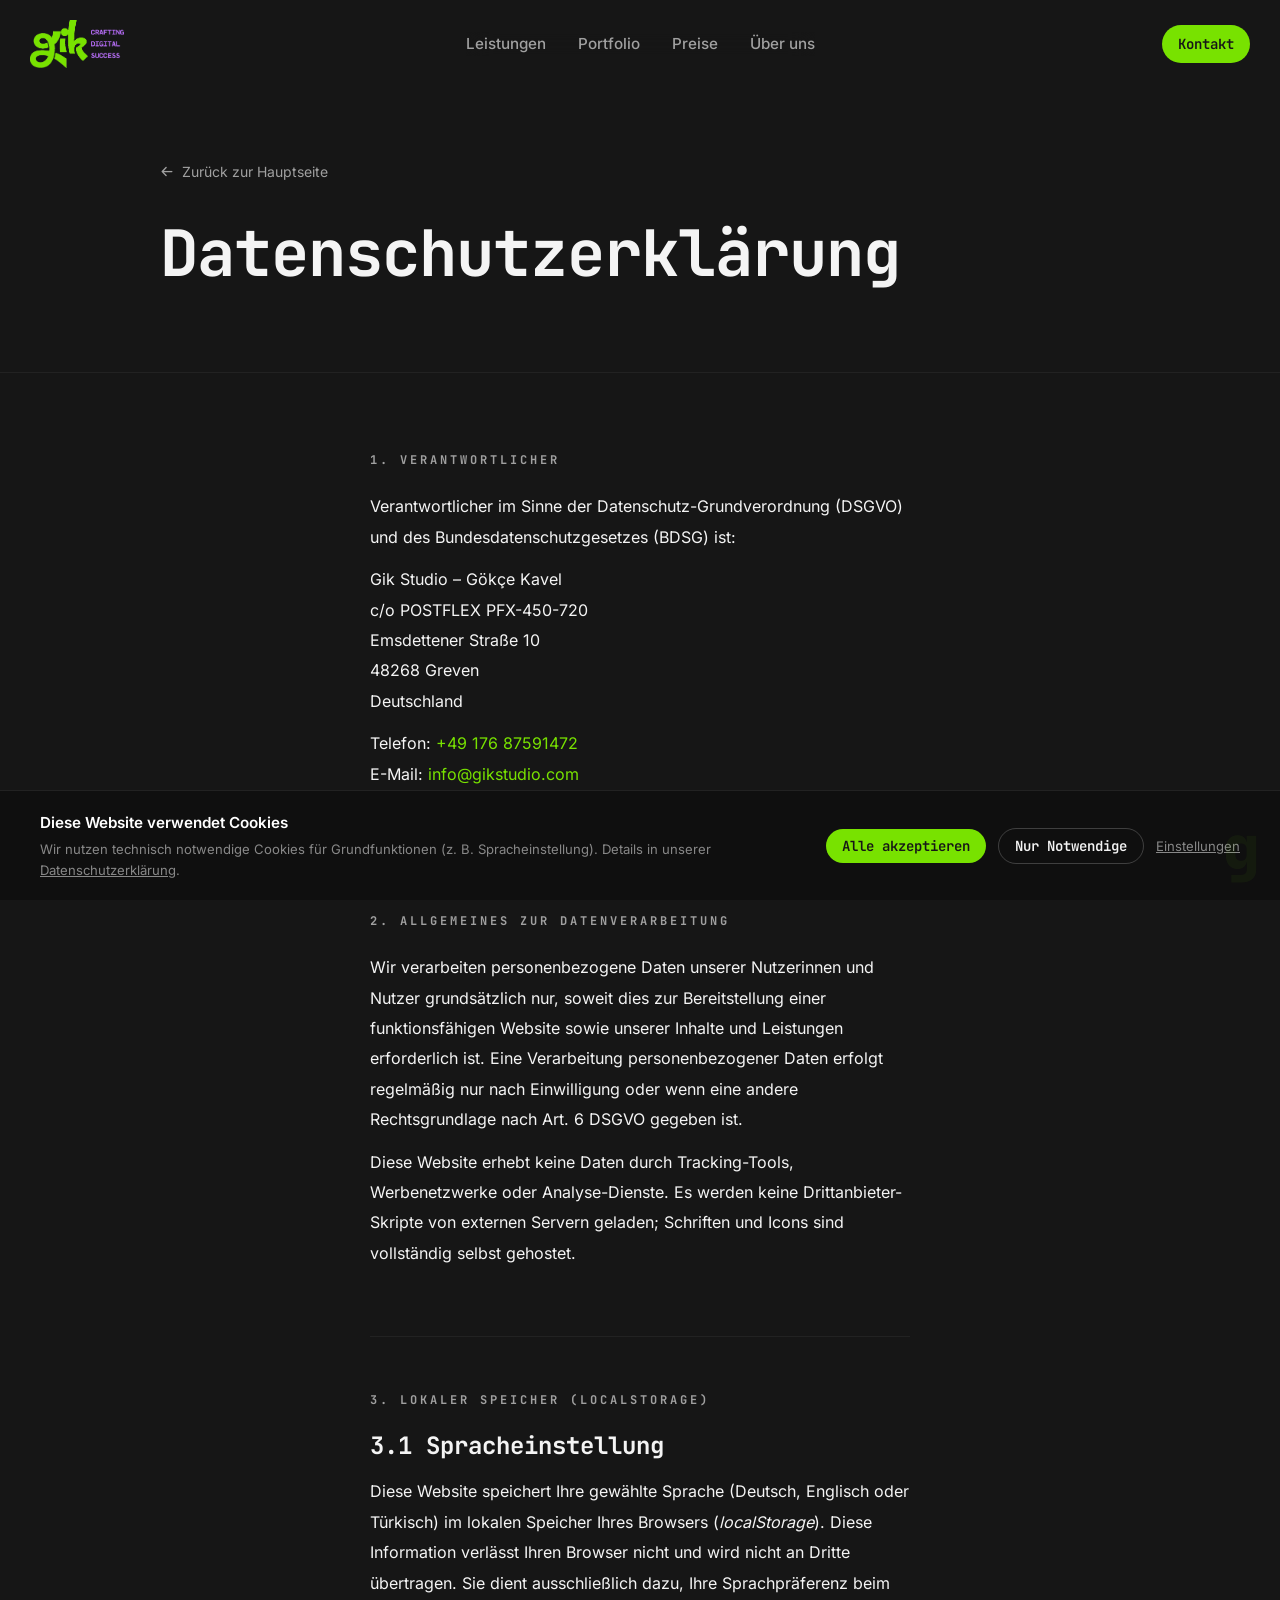
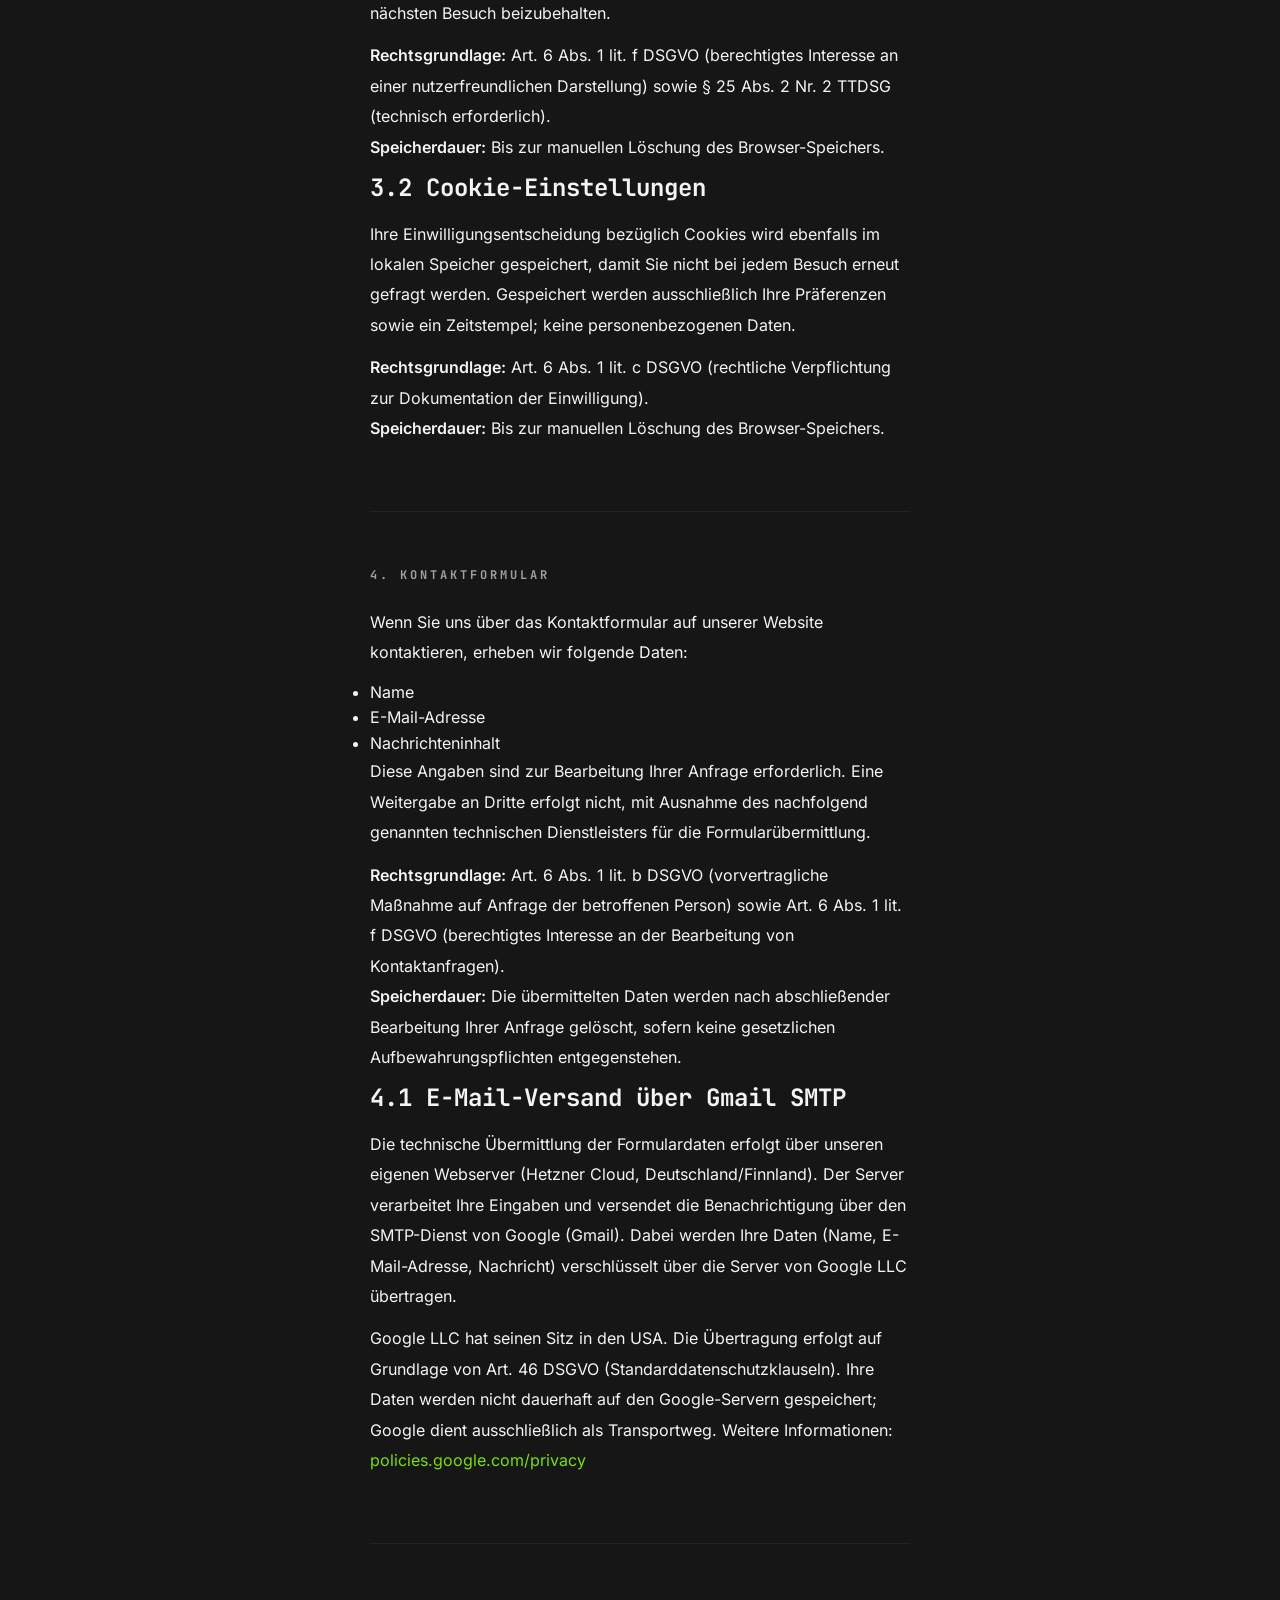
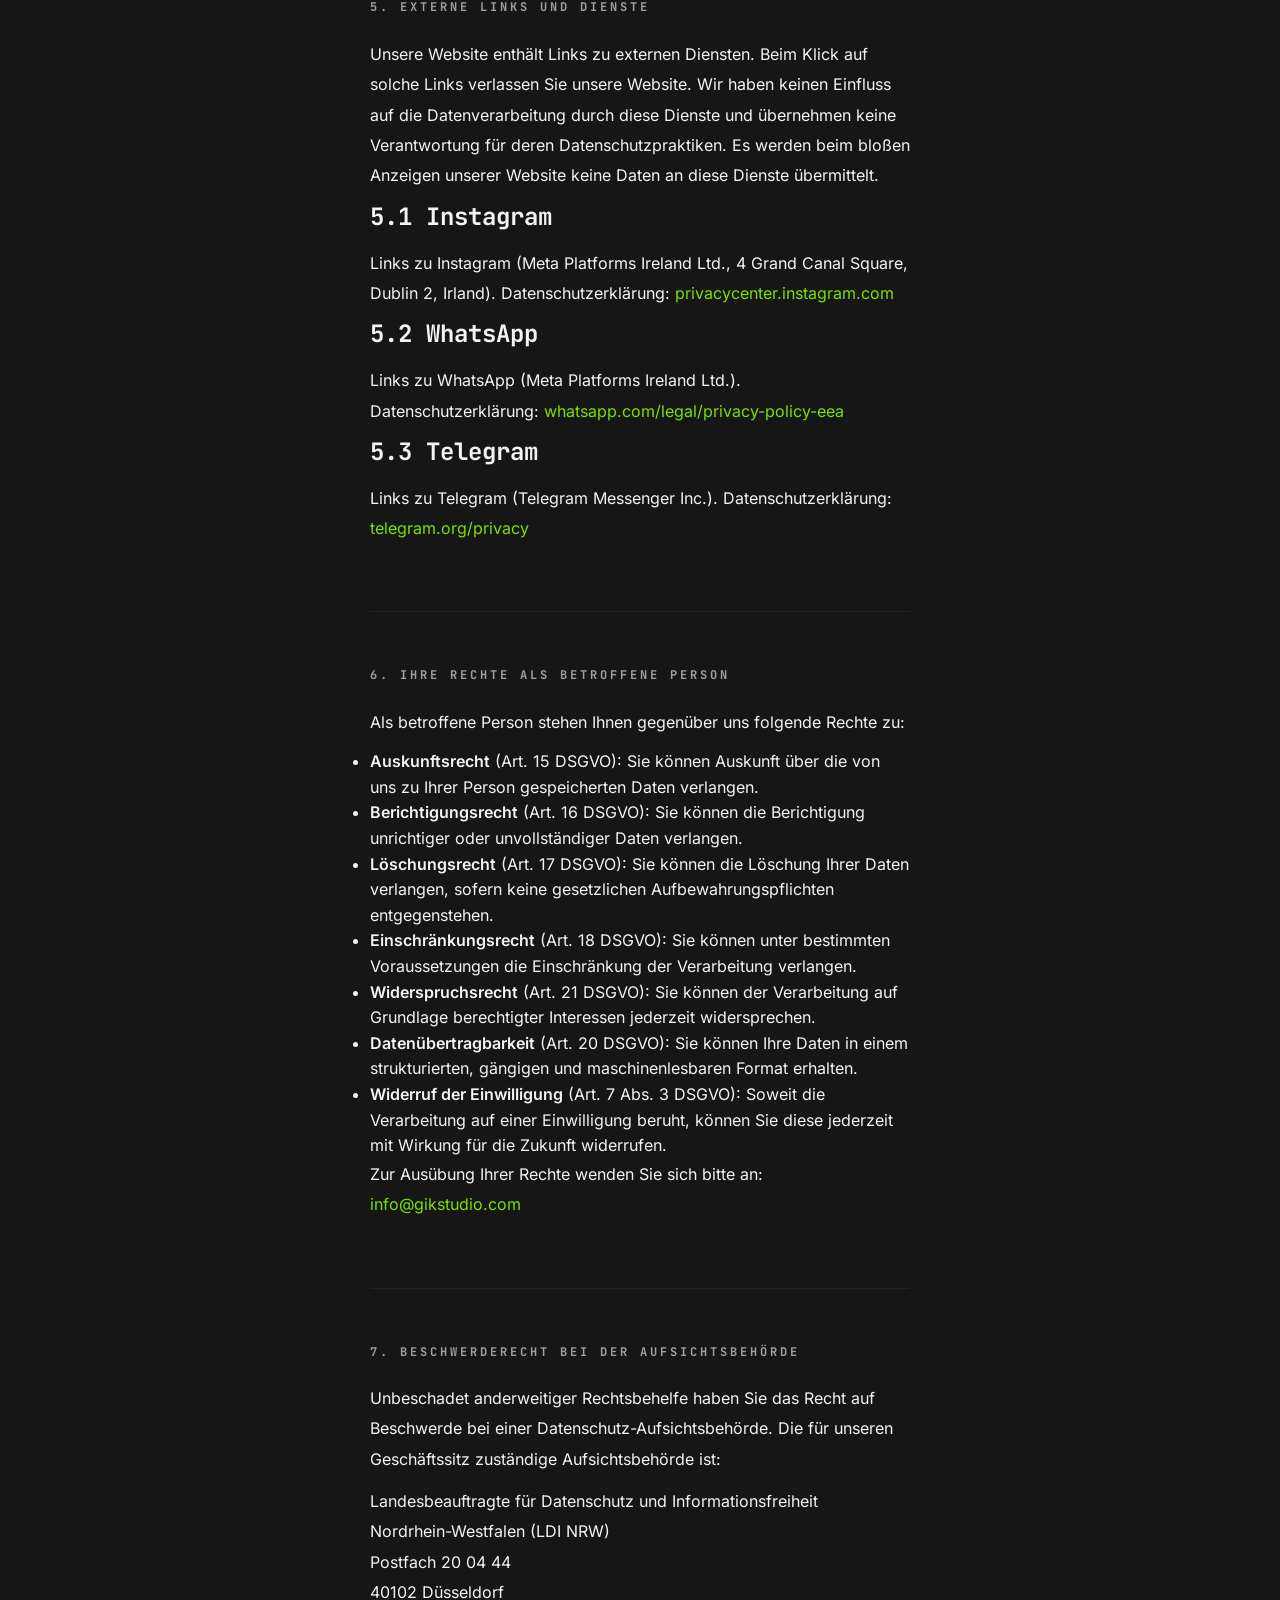
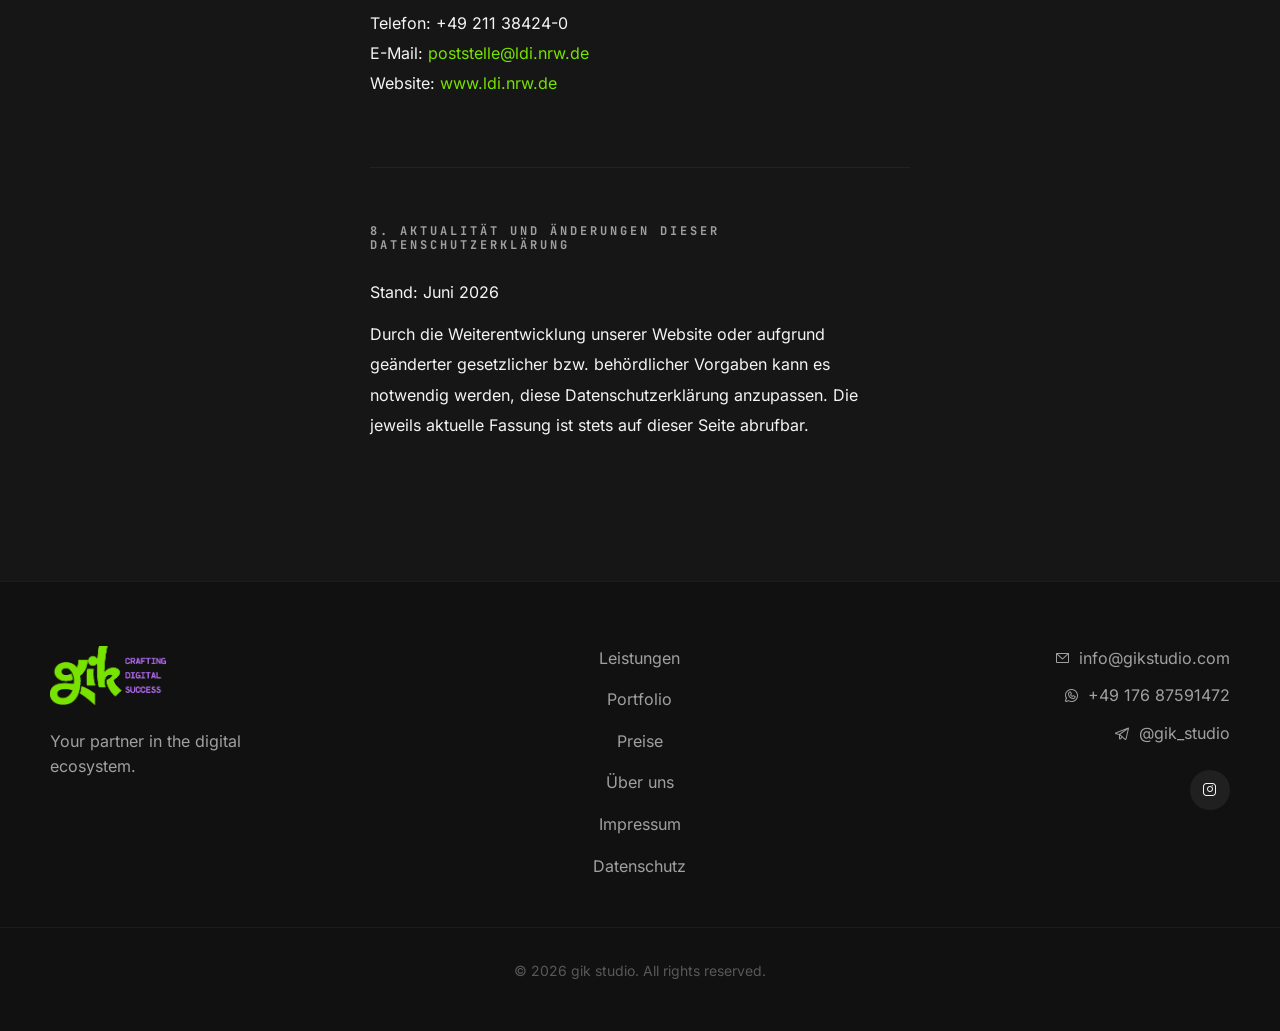
==== commit a3c5421d: "Video lazy-play, browser language detection, PHP contact form prep - Remove autoplay from hero video" ====
--- a/datenschutz.html
+++ b/datenschutz.html
@@ -113,10 +113,9 @@
         <p><strong>Rechtsgrundlage:</strong> Art. 6 Abs. 1 lit. b DSGVO (vorvertragliche Maßnahme auf Anfrage der betroffenen Person) sowie Art. 6 Abs. 1 lit. f DSGVO (berechtigtes Interesse an der Bearbeitung von Kontaktanfragen).<br>
         <strong>Speicherdauer:</strong> Die übermittelten Daten werden nach abschließender Bearbeitung Ihrer Anfrage gelöscht, sofern keine gesetzlichen Aufbewahrungspflichten entgegenstehen.</p>
 
-        <h3>4.1 FormSubmit.co (Formulardienstleister)</h3>
-        <p>Zur technischen Übermittlung der Formulardaten nutzen wir den Dienst <strong>FormSubmit.co</strong>. Beim Absenden des Formulars werden Ihre eingegebenen Daten (Name, E-Mail-Adresse, Nachricht) an die Server von FormSubmit.co übertragen und von dort an unsere E-Mail-Adresse weitergeleitet.</p>
-        <p>Die Übertragung in Drittländer kann nicht ausgeschlossen werden. Sie erfolgt auf Grundlage von Art. 49 Abs. 1 lit. b DSGVO, da die Übermittlung zur Erfüllung vorvertraglicher Maßnahmen auf Ihren Wunsch hin notwendig ist.</p>
-        <p>Weitere Informationen entnehmen Sie der Datenschutzerklärung von FormSubmit: <a href="https://formsubmit.co" target="_blank" rel="noopener noreferrer">formsubmit.co</a></p>
+        <h3>4.1 E-Mail-Versand über Gmail SMTP</h3>
+        <p>Die technische Übermittlung der Formulardaten erfolgt über unseren eigenen Webserver (Hetzner Cloud, Deutschland/Finnland). Der Server verarbeitet Ihre Eingaben und versendet die Benachrichtigung über den SMTP-Dienst von Google (Gmail). Dabei werden Ihre Daten (Name, E-Mail-Adresse, Nachricht) verschlüsselt über die Server von Google LLC übertragen.</p>
+        <p>Google LLC hat seinen Sitz in den USA. Die Übertragung erfolgt auf Grundlage von Art. 46 DSGVO (Standarddatenschutzklauseln). Ihre Daten werden nicht dauerhaft auf den Google-Servern gespeichert; Google dient ausschließlich als Transportweg. Weitere Informationen: <a href="https://policies.google.com/privacy" target="_blank" rel="noopener noreferrer">policies.google.com/privacy</a></p>
       </div>
 
       <!-- 5. Externe Links und Dienste -->
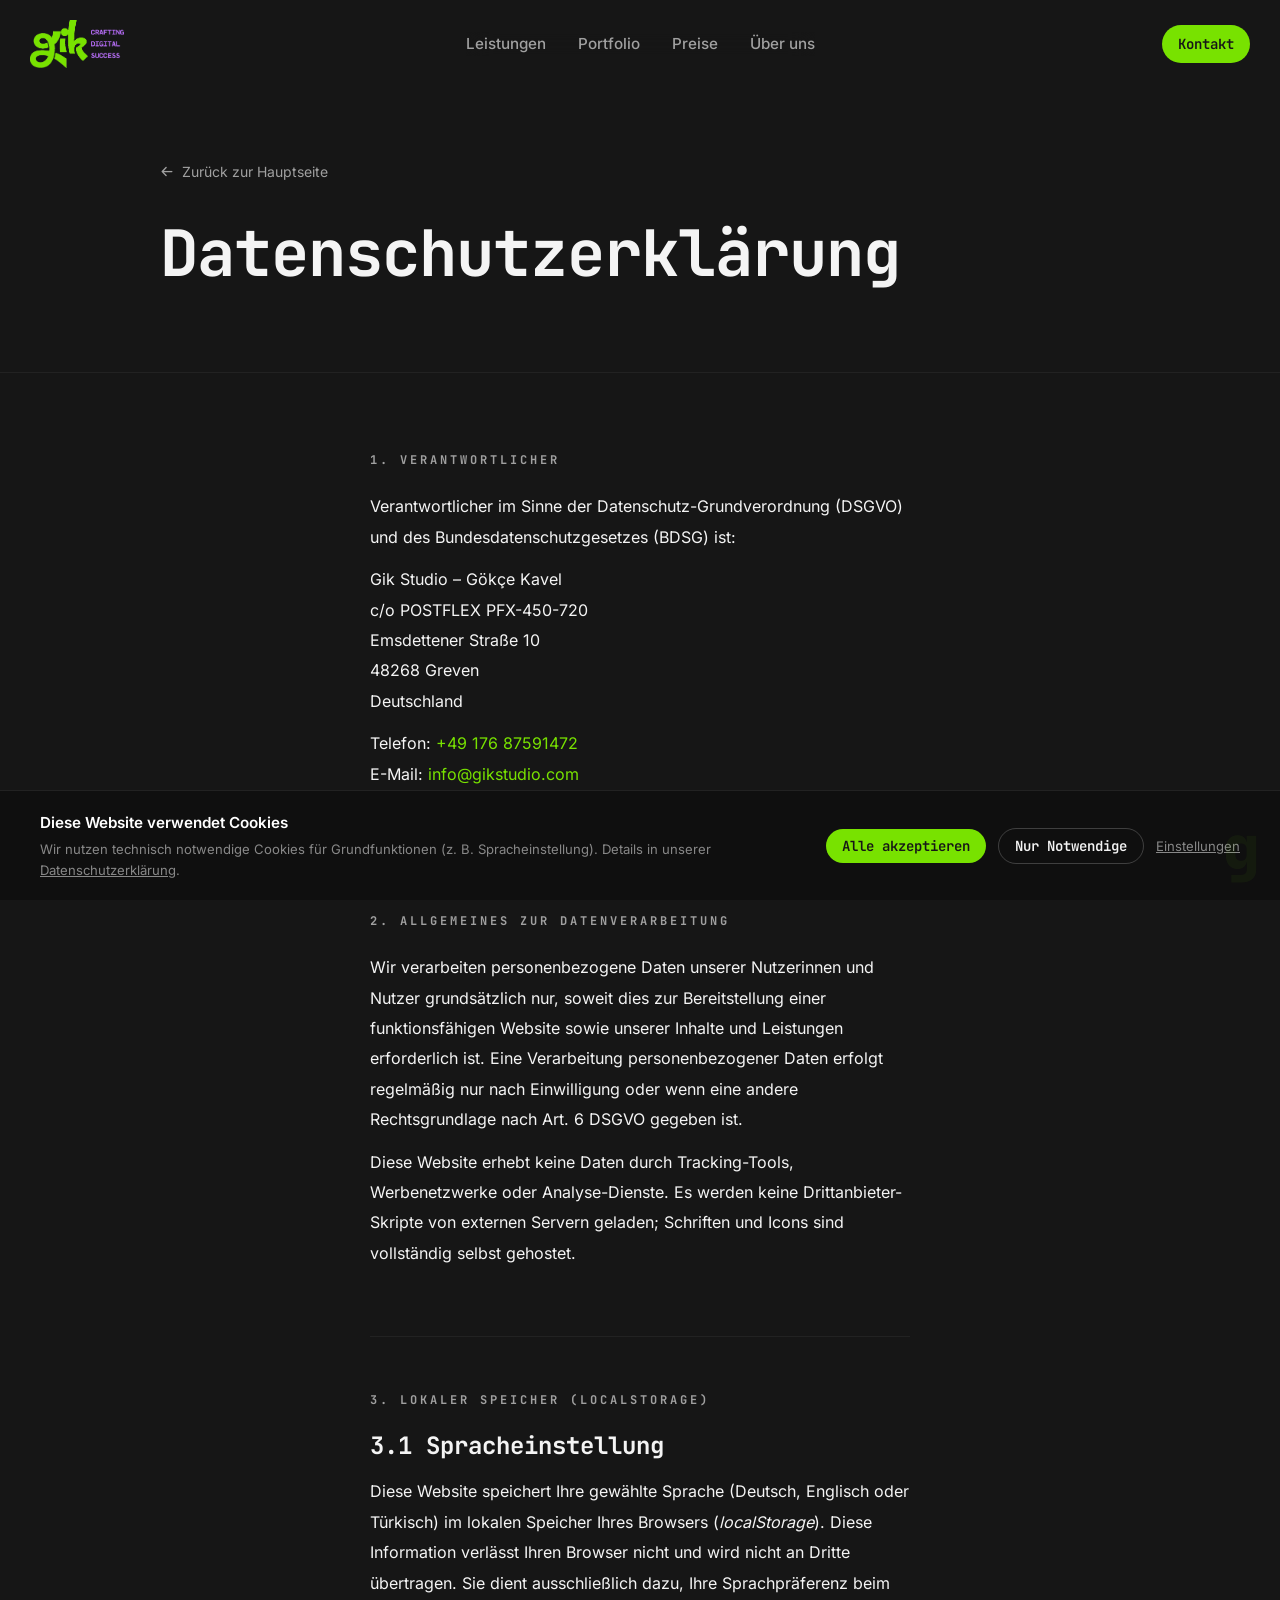
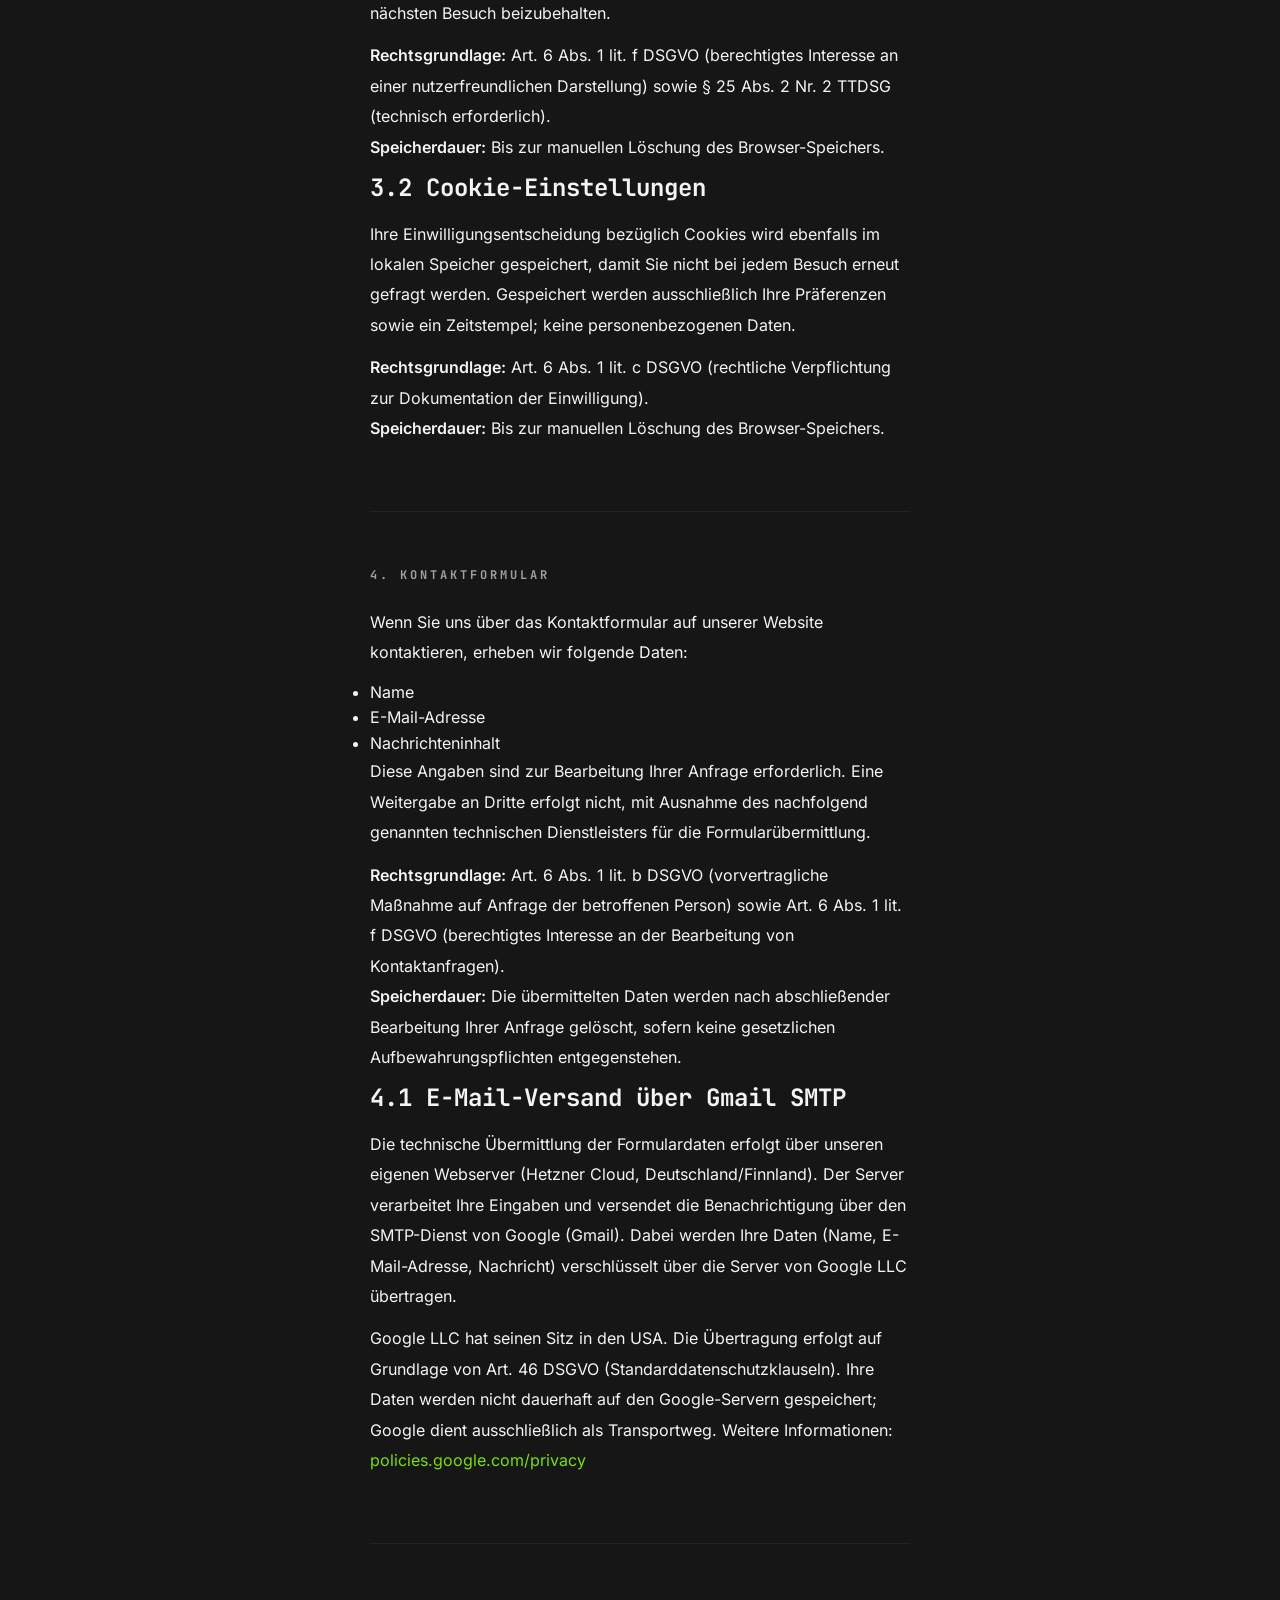
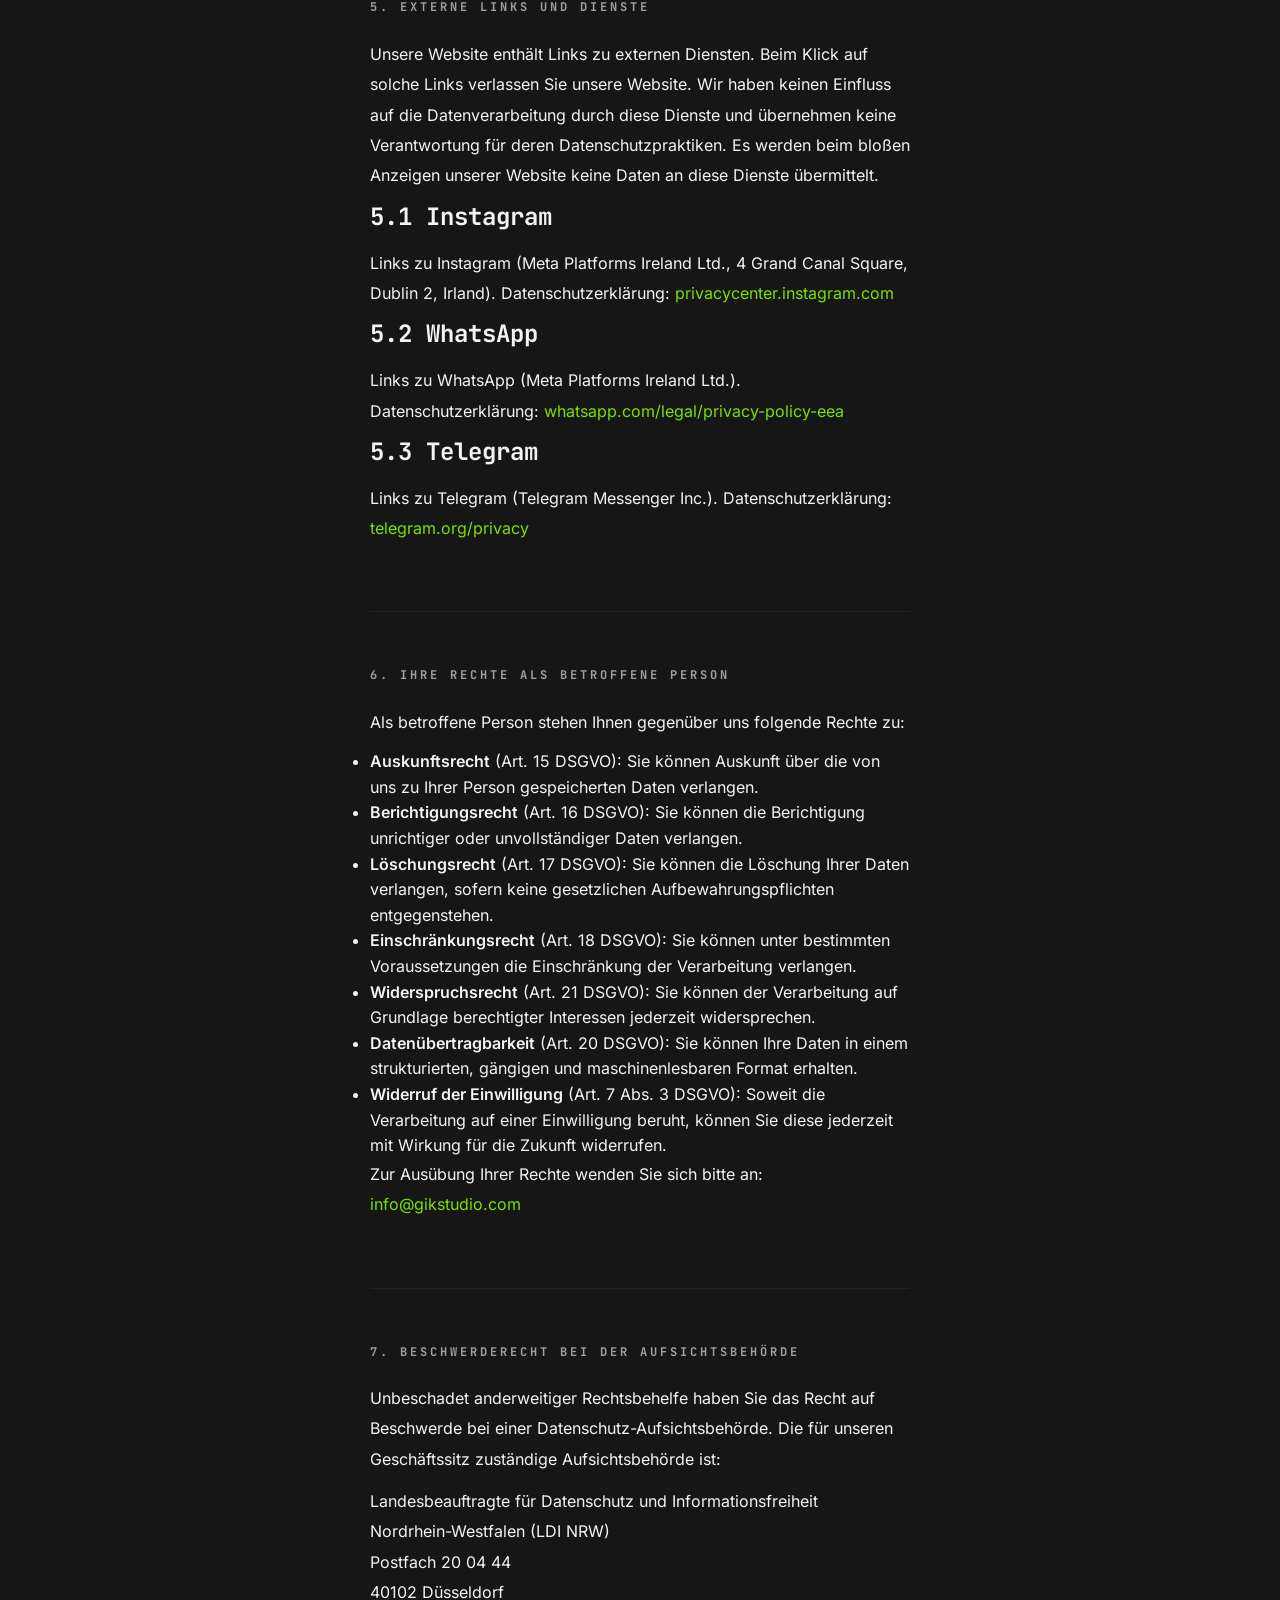
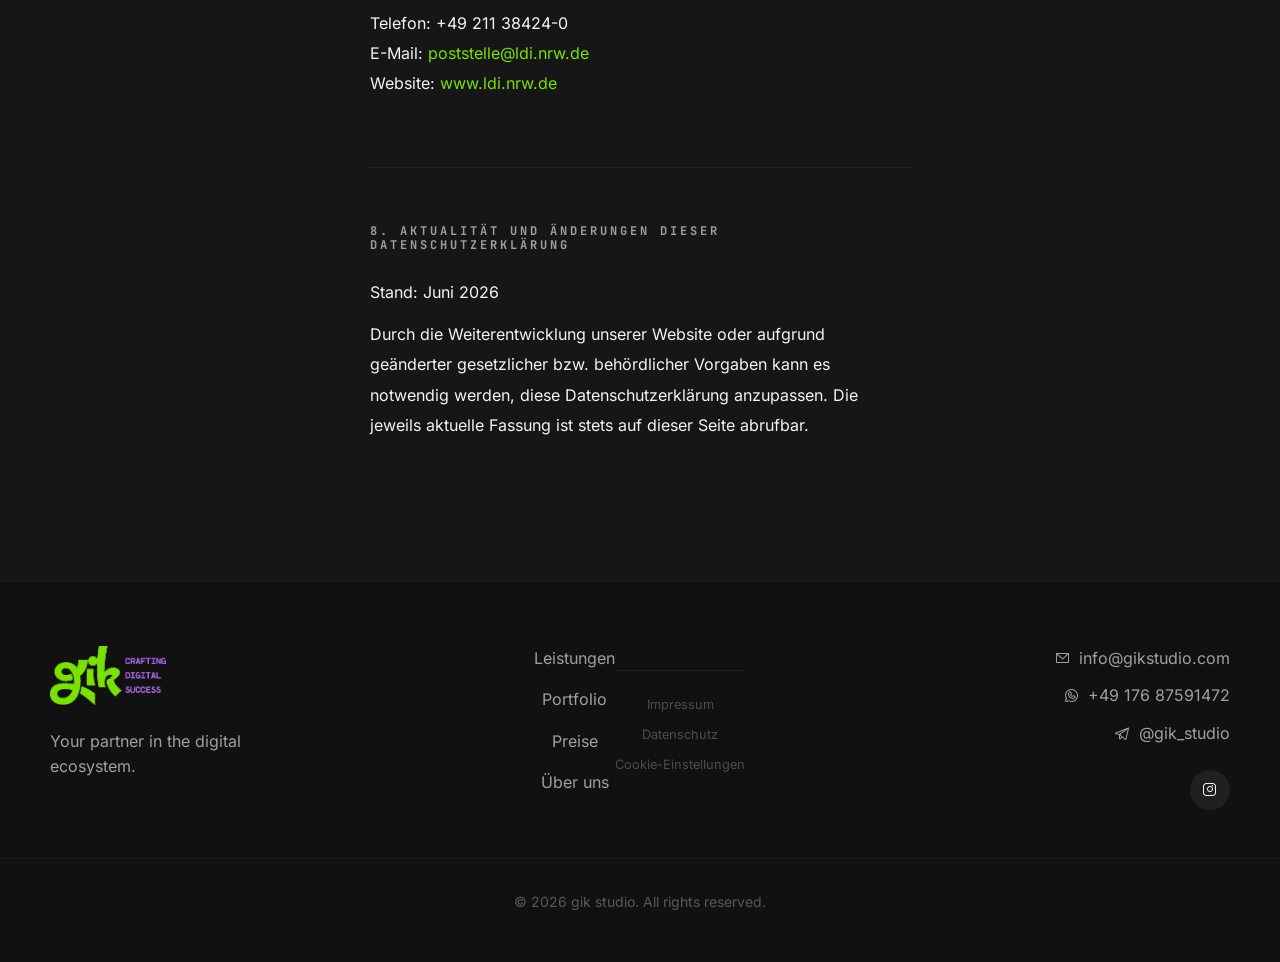
==== commit 8681000e: "Footer: split nav and legal links, move Cookie Settings into legal group Co-Authored-By: Claude Sonn" ====
--- a/datenschutz.html
+++ b/datenschutz.html
@@ -187,8 +187,11 @@
           <a href="index.html#portfolio">Portfolio</a>
           <a href="index.html#pricing">Preise</a>
           <a href="index.html#about">Über uns</a>
+        </div>
+        <div class="footer-legal-links">
           <a href="impressum.html">Impressum</a>
           <a href="datenschutz.html">Datenschutz</a>
+          <a href="#" id="open-cookie-settings">Cookie-Einstellungen</a>
         </div>
       </div>
       <div class="footer-right">
--- a/css/style.css
+++ b/css/style.css
@@ -1019,6 +1019,27 @@
   color: var(--primary-neon);
 }
 
+.footer-legal-links {
+  display: flex;
+  flex-direction: column;
+  gap: 0.6rem;
+  text-align: center;
+  margin-top: 1.5rem;
+  padding-top: 1.5rem;
+  border-top: 1px solid rgba(255, 255, 255, 0.06);
+}
+
+.footer-legal-links a {
+  color: rgba(255, 255, 255, 0.25);
+  font-size: 0.8rem;
+  text-decoration: none;
+  transition: var(--transition);
+}
+
+.footer-legal-links a:hover {
+  color: rgba(255, 255, 255, 0.6);
+}
+
 .social-links {
   display: flex;
   gap: 1rem;
@@ -1043,26 +1064,12 @@
 }
 
 .footer-bottom {
-  display: flex;
-  align-items: center;
-  justify-content: center;
-  gap: 1.5rem;
-  flex-wrap: wrap;
   text-align: center;
   color: rgba(255, 255, 255, 0.3);
   font-size: 0.875rem;
   padding-top: 2rem;
   border-top: 1px solid rgba(255, 255, 255, 0.05);
 }
-
-.footer-cookie-link {
-  color: rgba(255, 255, 255, 0.3);
-  text-decoration: underline;
-  font-size: 0.875rem;
-  transition: color 0.2s;
-}
-
-.footer-cookie-link:hover { color: rgba(255, 255, 255, 0.6); }
 
 /* Signature Detail */
 .signature-g {
